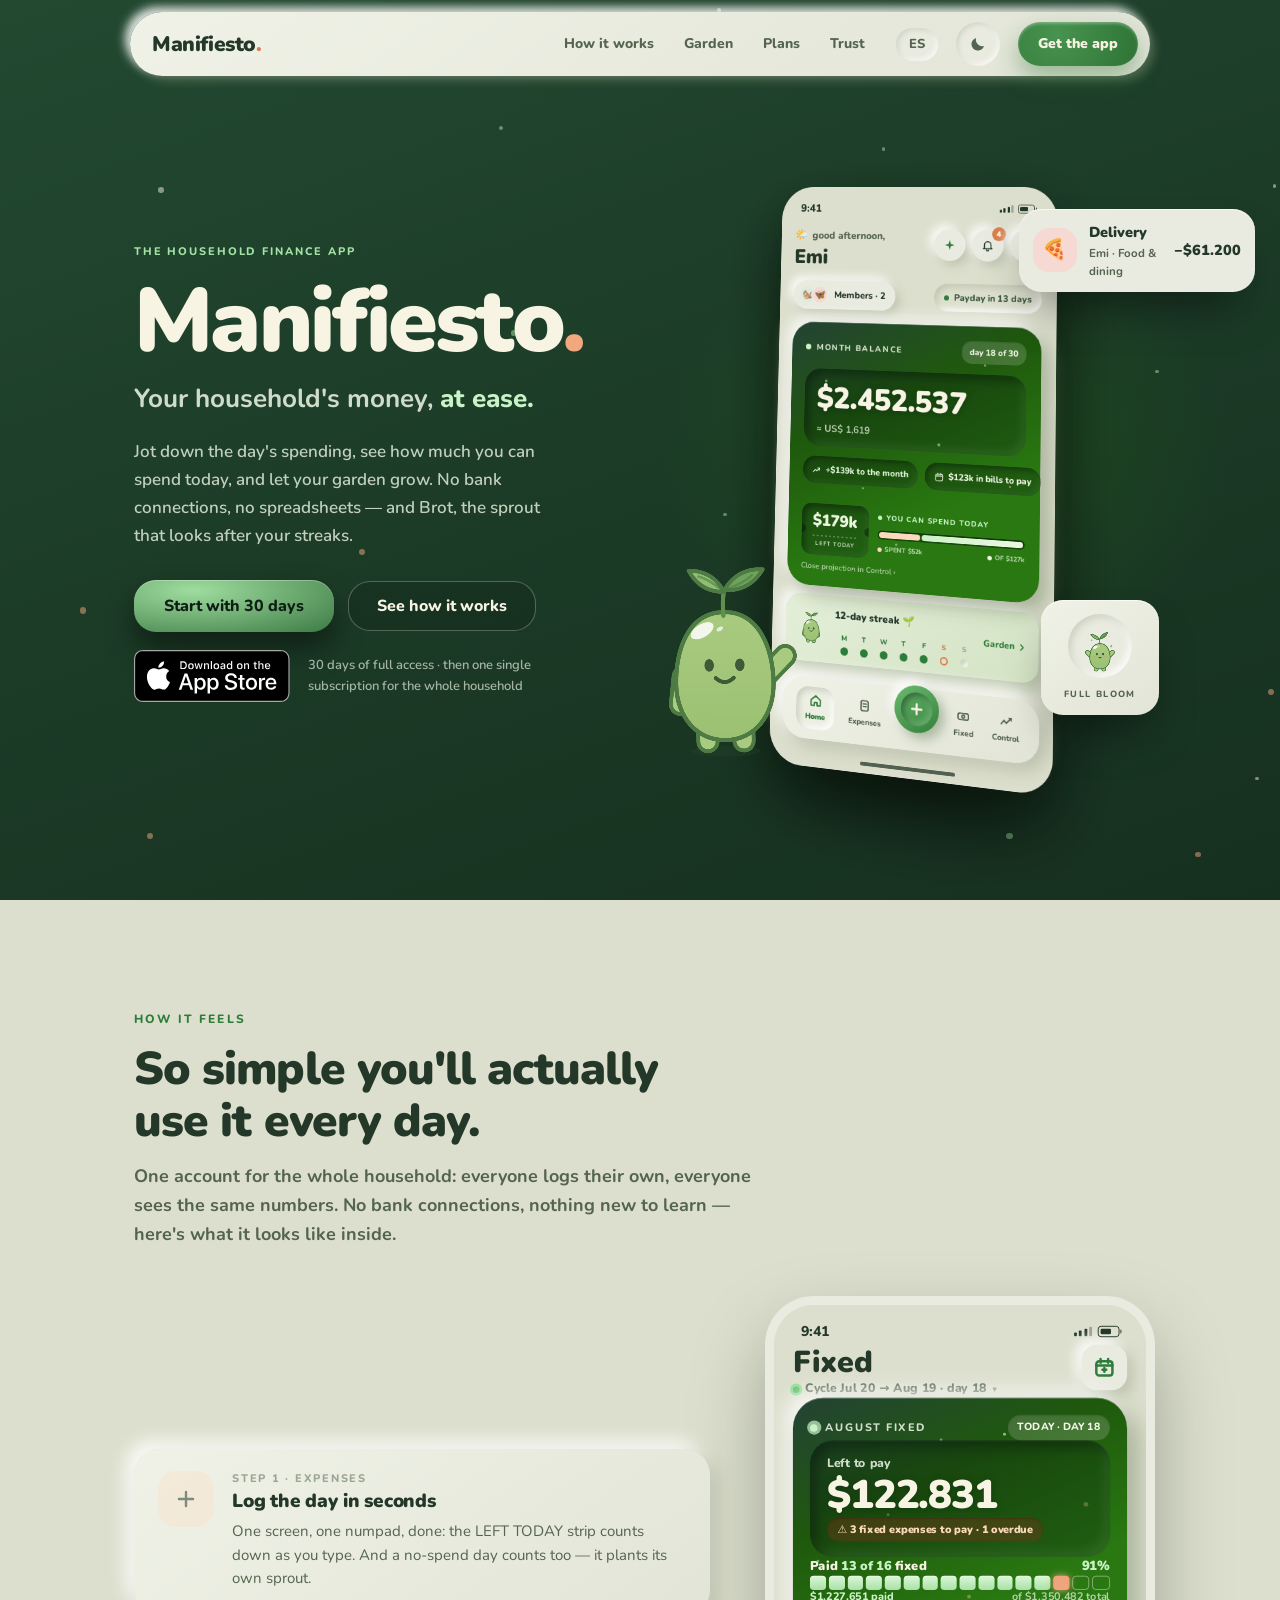
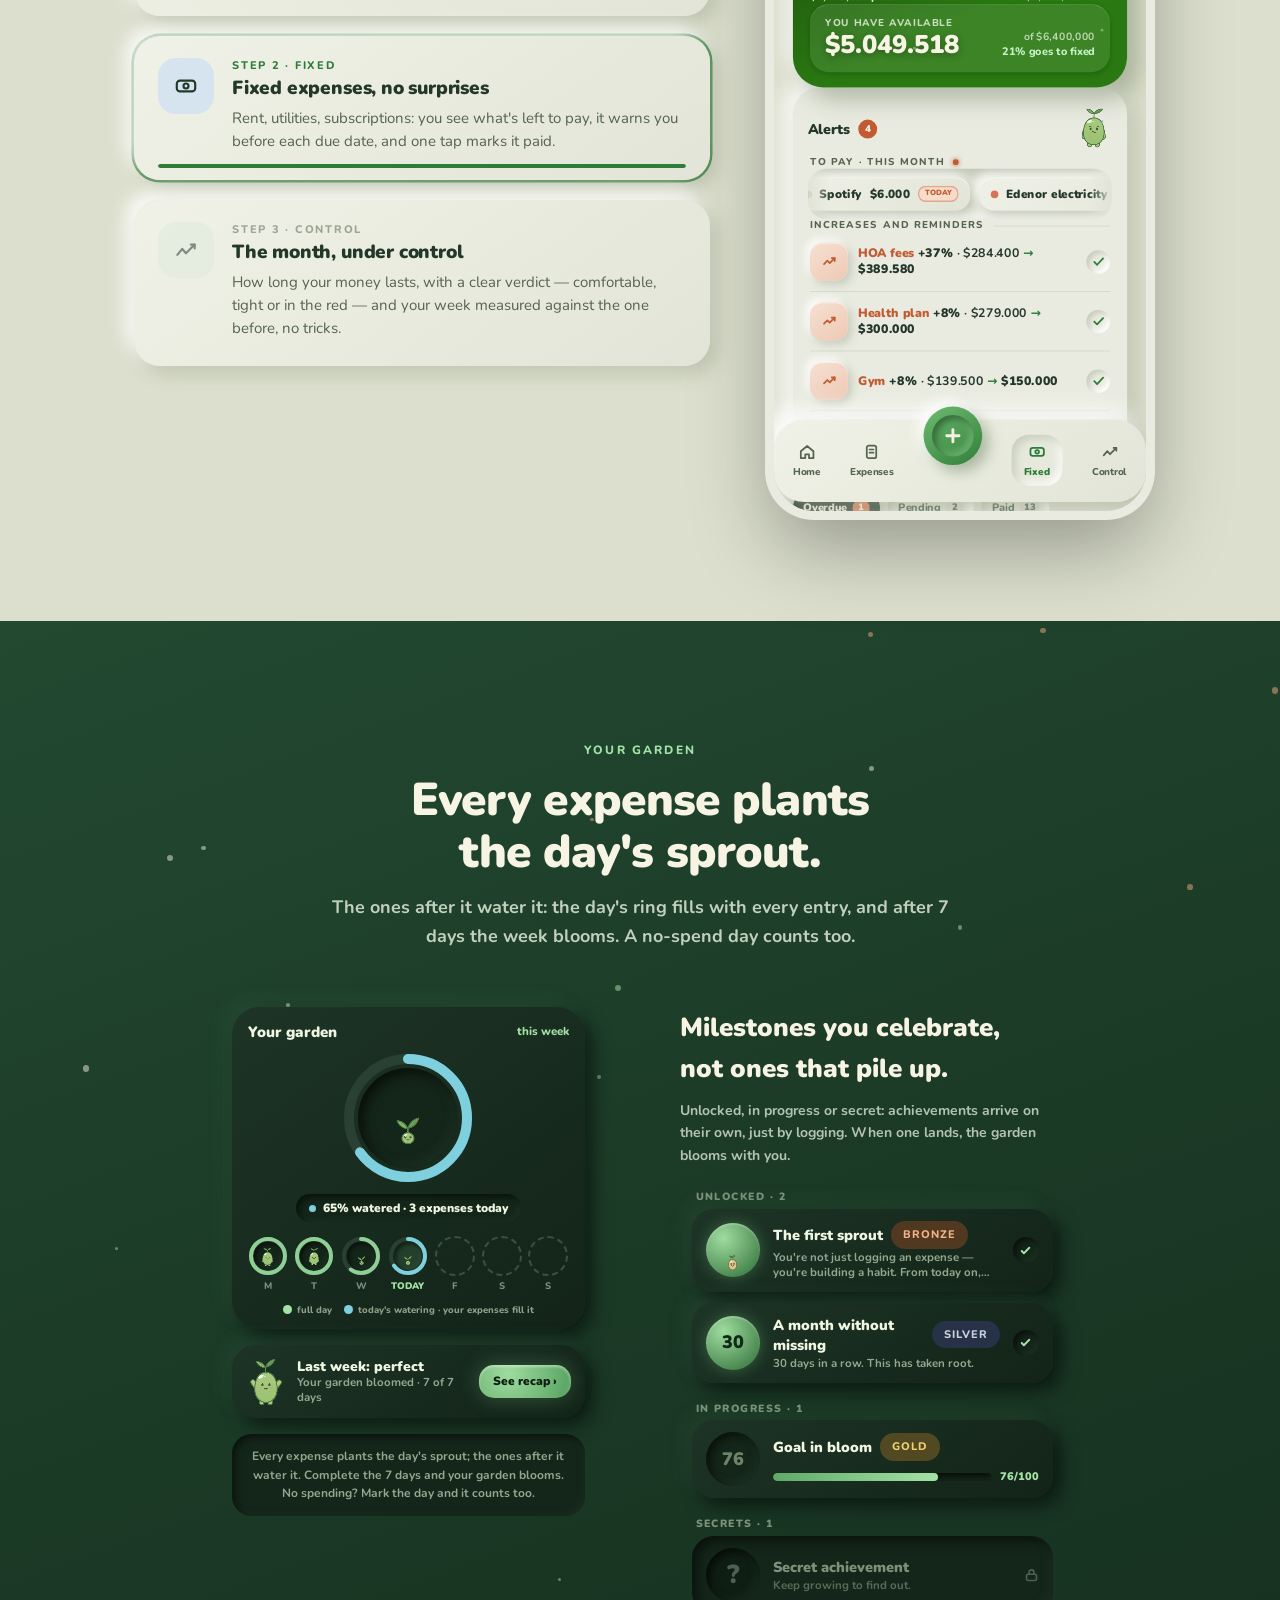
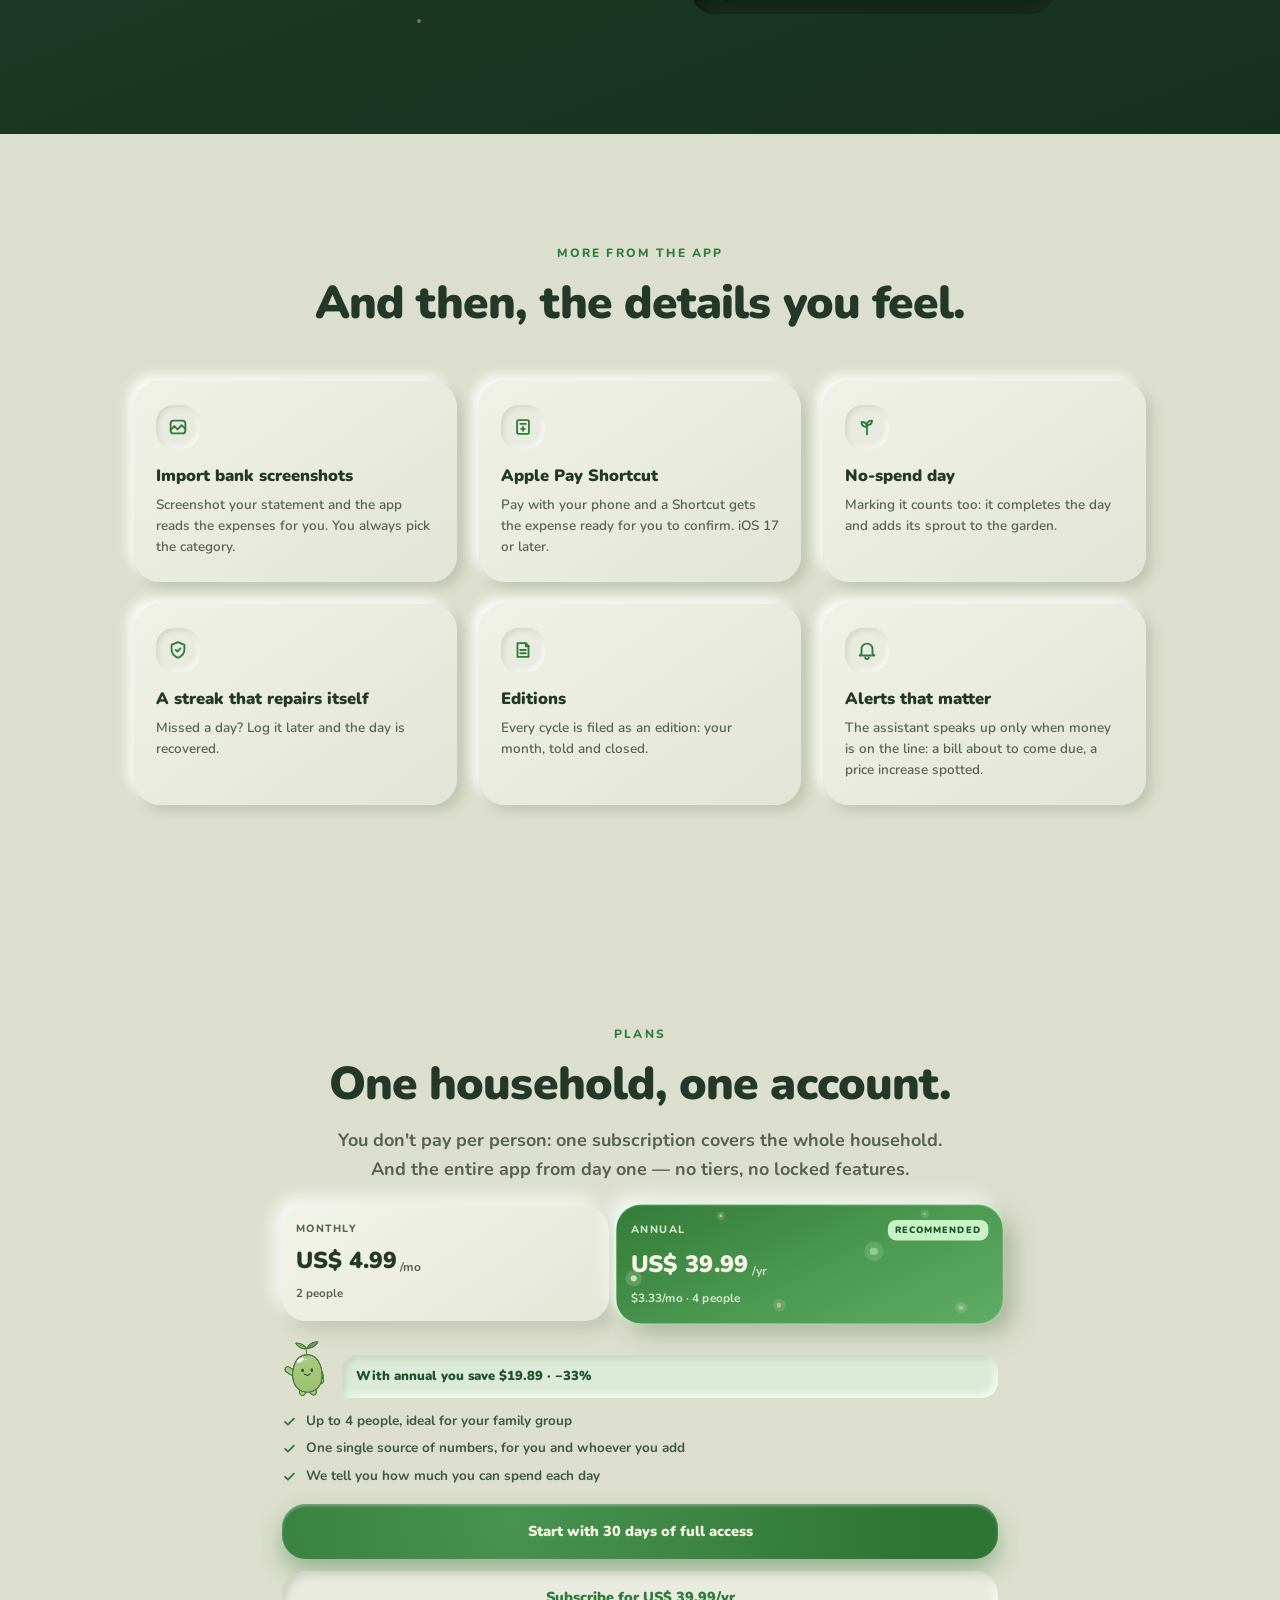
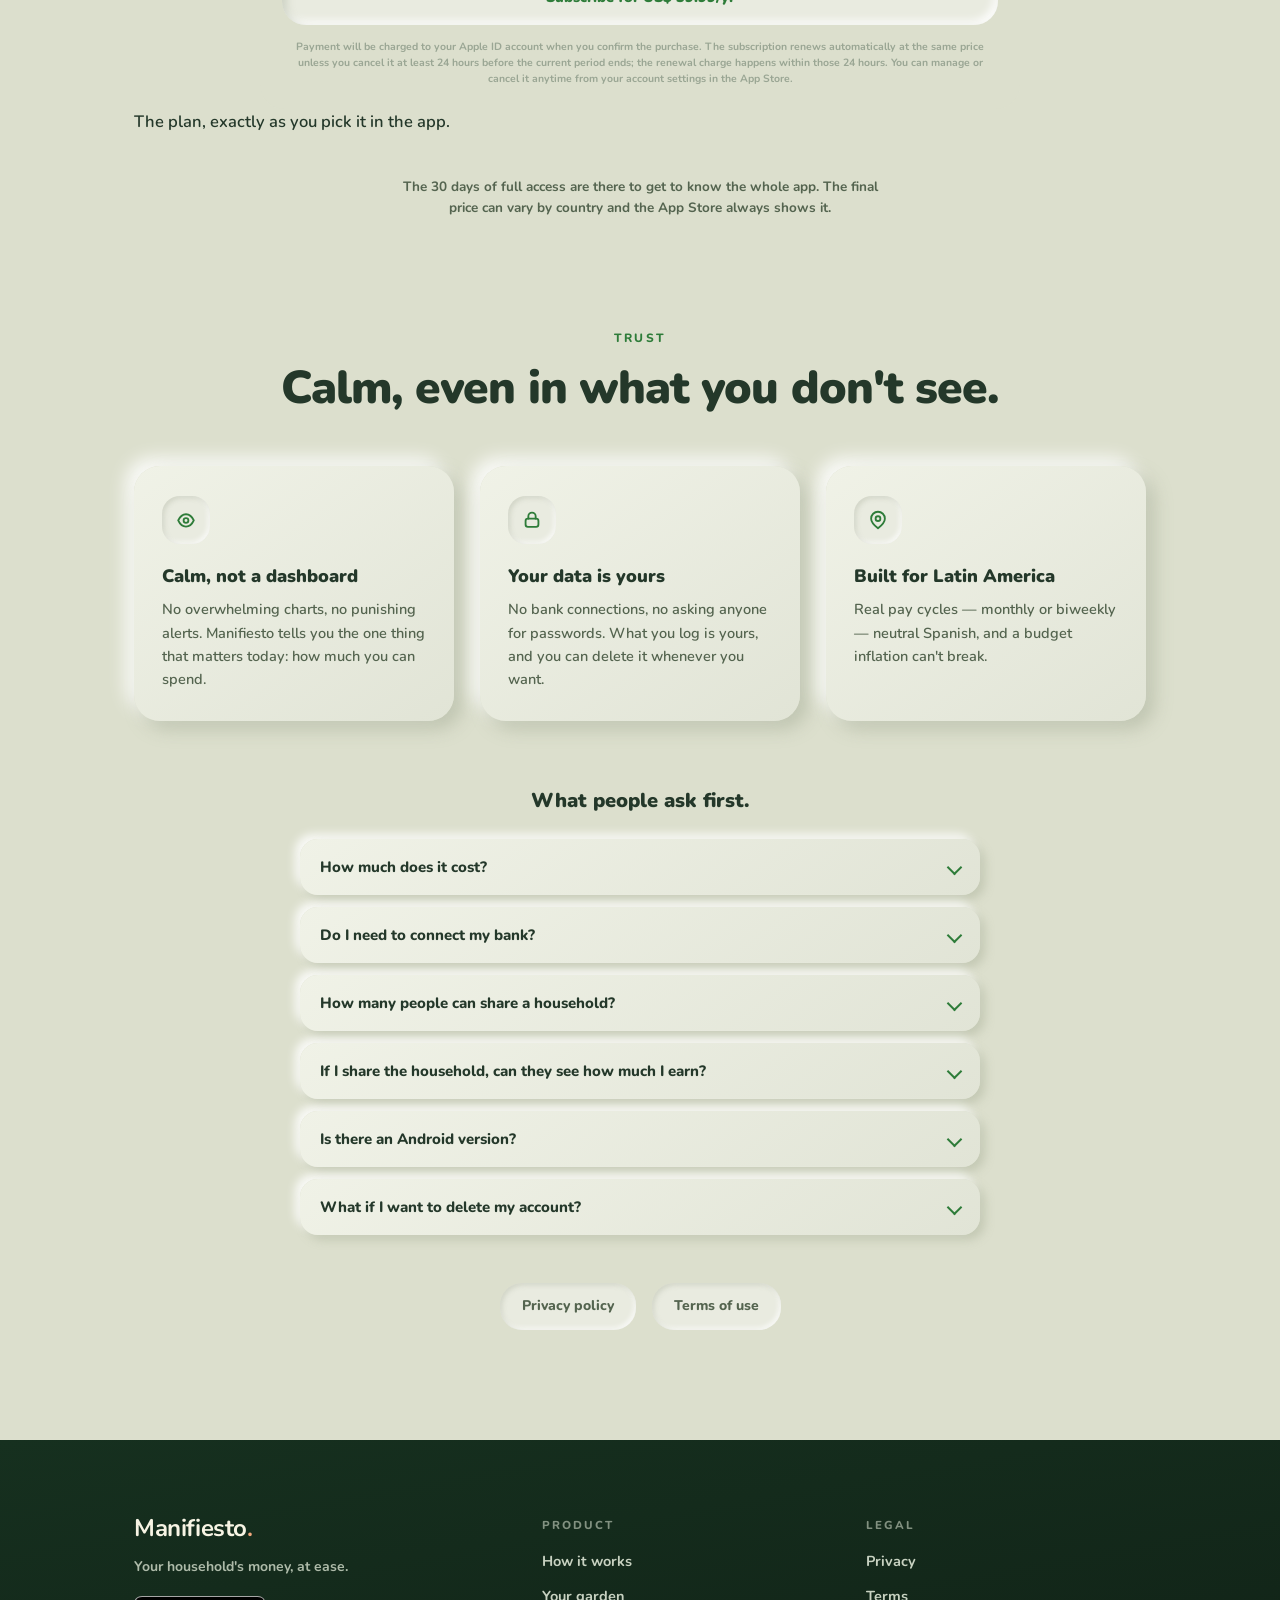
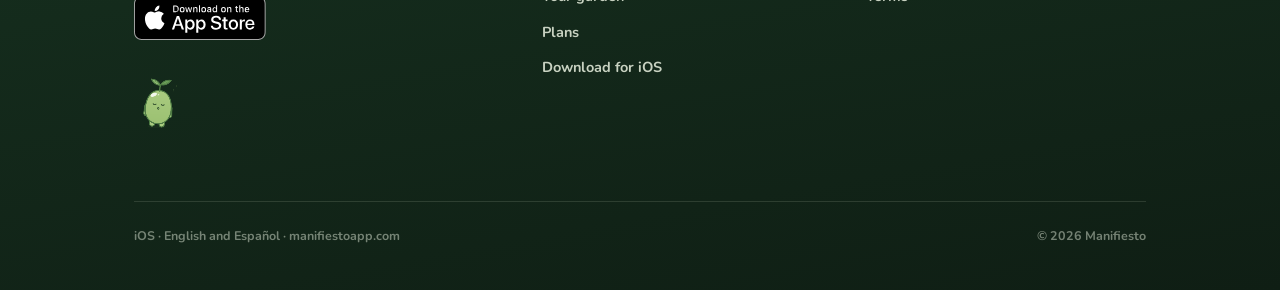
==== en/index.html @ 4c2036f4 "fix(landing): el atajo deja el gasto listo para confirmar y la racha se recompone sin escudos Los es" ====
<!doctype html>
<html lang="en">
<head>
  <meta charset="utf-8" />
  <meta name="viewport" content="width=device-width,initial-scale=1,viewport-fit=cover" />
  <meta name="theme-color" content="#234931" />
  <meta name="color-scheme" content="light dark" />

  <!-- Tema: resolver antes del primer paint (elección guardada → preferencia del sistema). -->
  <script>
    (function () {
      try {
        var t = localStorage.getItem('manifiesto-theme');
        if (t === 'light' || t === 'dark') {
          document.documentElement.setAttribute('data-theme', t);
        }
      } catch (e) {}
    })();
  </script>
  <title>Manifiesto · Your household's money, at ease</title>
  <meta name="description" content="Household finance app. Everyone at home sees the same month: daily expenses, fixed bills, goals and an assistant that warns you before the month gets away." />
  <meta name="keywords" content="household finances, family budget app, shared expenses, expense tracker, monthly budget, savings app, manifiesto app" />
  <meta name="author" content="Manifiesto" />
  <meta name="robots" content="index, follow, max-image-preview:large" />
  <link rel="canonical" href="https://manifiestoapp.com/en/" />
  <meta name="apple-itunes-app" content="app-id=6776033487" />

  <!-- Open Graph -->
  <meta property="og:type" content="website" />
  <meta property="og:site_name" content="Manifiesto" />
  <meta property="og:title" content="Manifiesto · Your household&#39;s money, at ease" />
  <meta property="og:description" content="One app so your household's money feels clear and calm." />
  <meta property="og:locale" content="en_US" />
  <meta property="og:url" content="https://manifiestoapp.com/en/" />
  <meta property="og:image" content="https://manifiestoapp.com/assets/og-cover.svg" />
  <meta property="og:image:width" content="1200" />
  <meta property="og:image:height" content="630" />
  <meta property="og:image:alt" content="Manifiesto — your household finances" />

  <!-- Twitter Card -->
  <meta name="twitter:card" content="summary_large_image" />
  <meta name="twitter:title" content="Manifiesto · Your household&#39;s money, at ease" />
  <meta name="twitter:description" content="An app so everyone at home sees the same month: expenses, fixed bills, goals. At ease." />
  <meta name="twitter:image" content="https://manifiestoapp.com/assets/og-cover.svg" />
  <meta name="twitter:image:alt" content="Manifiesto — your household finances" />

  <link rel="apple-touch-icon" href="/assets/fern.svg" />
  <link rel="icon" type="image/svg+xml" href="/assets/fern.svg" />

  <link rel="preconnect" href="https://fonts.googleapis.com" />
  <link rel="preconnect" href="https://fonts.gstatic.com" crossorigin />
  <link rel="stylesheet" href="https://fonts.googleapis.com/css2?family=Nunito:wght@600;700;800;900&display=swap" />

  <script type="application/ld+json">
  {
    "@context": "https://schema.org",
    "@graph": [
      {
        "@type": "Organization",
        "@id": "https://manifiestoapp.com/#org",
        "name": "Manifiesto",
        "url": "https://manifiestoapp.com/",
        "logo": "https://manifiestoapp.com/assets/fern.svg",
        "email": "soporte@manifiestoapp.com",
        "areaServed": "AR",
        "sameAs": []
      },
      {
        "@type": "MobileApplication",
        "name": "Manifiesto",
        "operatingSystem": "iOS 17+",
        "applicationCategory": "FinanceApplication",
        "inLanguage": "en",
        "description": "Household finance app. Everyone at home sees the same month: daily expenses, fixed bills, savings goals and an assistant.",
        "publisher": { "@id": "https://manifiestoapp.com/#org" },
        "offers": {
          "@type": "Offer",
          "price": "4.99",
          "priceCurrency": "USD",
          "description": "Monthly per-household subscription after 30 days of full access"
        }
      },
      {
        "@type": "WebSite",
        "url": "https://manifiestoapp.com/en/",
        "name": "Manifiesto",
        "inLanguage": "en",
        "publisher": { "@id": "https://manifiestoapp.com/#org" }
      }
    ]
  }
  </script>

<style>
  /* ─────────────────────────────────────────────────────────
     Manifiesto · propuesta de landing "neo"
     El material de la app (salvia / noche de bosque) llevado
     a la web. Tokens verbatim de mobile/theme/neo-tokens.ts.
     ───────────────────────────────────────────────────────── */

  :root {
    /* Salvia (claro) */
    --bg: #DCDFCD;
    --surface: #E9EBE0;
    --raised-a: #F0F2E7;
    --raised-b: #E1E4D6;
    --sheet: #F0EFE3;
    --well: #E9EBE0;
    --scrim: #B9BEAC;

    --text: #24382A;
    --muted: #54644F;
    --tertiary: #9AA694;

    --green: #2E7C39;
    --green-deep: #1F5429;
    --green-link: #1F5429;
    --warm: #C96F3F;
    --warm-bright: #D97E4F;

    /* Hero forest — idéntico en ambos temas (decisión de la app) */
    --forest-a: #244235;
    --forest-b: #1F590D;
    --forest-c: #297811;
    --hero-text: #F7F4E4;
    --hero-soft: rgba(240, 248, 230, 0.8);
    --hero-label: rgba(240, 248, 230, 0.85);
    --hero-green: #C9F3C6;
    --hero-peach: #FBD9BC;

    --cta-a: #489350;
    --cta-b: #2E7434;
    --cta-text: #F5F2E1;

    --racha-a: #E4EFD8;
    --racha-b: #D3E2C4;

    /* Pasteles de categoría */
    --p-hogar: #DDEBDD;
    --p-comida: #F7E3CF;
    --p-cuotas: #D6E4F0;
    --p-ink: #24382A;

    --sh-hero: 12px 12px 26px rgba(124,138,110,0.55), -8px -8px 20px rgba(255,255,255,0.85), inset 0 1px 0 rgba(255,255,255,0.25);
    --sh-xl: 10px 10px 22px rgba(124,138,110,0.5), -8px -8px 18px rgba(255,255,255,0.85), inset 0 1px 0 rgba(255,255,255,0.25);
    --sh-lg: 8px 8px 18px rgba(151,160,136,0.42), -8px -8px 18px rgba(255,255,255,0.92);
    --sh-md: 6px 6px 12px rgba(151,160,136,0.4), -6px -6px 12px rgba(255,255,255,0.9);
    --sh-sm: 5px 5px 10px rgba(151,160,136,0.35), -5px -5px 10px rgba(255,255,255,0.85);
    --in-sm: inset 2px 2px 5px rgba(151,160,136,0.3), inset -2px -2px 5px rgba(255,255,255,0.8);
    --in-md: inset 3px 3px 7px rgba(151,160,136,0.35), inset -3px -3px 7px rgba(255,255,255,0.9);
    --in-lg: inset 4px 4px 9px rgba(151,160,136,0.4), inset -4px -4px 9px rgba(255,255,255,0.95);
    --sh-cta: 0 12px 24px rgba(46,116,52,0.4), inset 0 2px 3px rgba(255,255,255,0.3);
    --ring: 0 0 0 2.5px #2E7C39;

    --mote-1: #7FB069;
    --mote-2: #E8A87C;
    --mote-3: #9BB894;

    --radius-hero: 32px;
    --radius-card: 26px;
    --radius-tile: 18px;
    --radius-pill: 22px;
    --radius-nav: 32px;
  }

  @media (prefers-color-scheme: dark) {
    :root:not([data-theme="light"]) {
      --bg: #0F1A13;
      --surface: #1D3426;
      --raised-a: #1D3426;
      --raised-b: #132318;
      --sheet: #1B2F22;
      --well: #142519;
      --scrim: #0A130D;

      --text: #F1EEDD;
      --muted: #93A78F;
      --tertiary: #7C917A;

      --green: #A4E3A6;
      --green-deep: #1F5429;
      --green-link: #A4E3A6;
      --warm: #F2A87E;
      --warm-bright: #F2A87E;

      --cta-a: #9FDC9F;
      --cta-b: #3E7D46;
      --cta-text: #0F1E14;

      --racha-a: #24422C;
      --racha-b: #1A3120;

      --p-hogar: #214F21;
      --p-comida: #503821;
      --p-cuotas: #213A50;
      --p-ink: #F1EEDD;

      --sh-hero: 12px 12px 26px rgba(0,0,0,0.6), -8px -8px 20px rgba(101,152,113,0.12), inset 0 1px 0 rgba(164,227,166,0.12);
      --sh-xl: 10px 10px 22px rgba(0,0,0,0.6), -8px -8px 18px rgba(101,152,113,0.12), inset 0 1px 0 rgba(164,227,166,0.12);
      --sh-lg: 8px 8px 18px rgba(0,0,0,0.5), -8px -8px 18px rgba(101,152,113,0.1);
      --sh-md: 6px 6px 12px rgba(0,0,0,0.5), -6px -6px 12px rgba(101,152,113,0.1);
      --sh-sm: 5px 5px 10px rgba(0,0,0,0.45), -5px -5px 10px rgba(101,152,113,0.08);
      --in-sm: inset 2px 2px 5px rgba(0,0,0,0.45), inset -2px -2px 5px rgba(101,152,113,0.07);
      --in-md: inset 3px 3px 7px rgba(0,0,0,0.5), inset -3px -3px 7px rgba(101,152,113,0.08);
      --in-lg: inset 4px 4px 9px rgba(0,0,0,0.5), inset -4px -4px 9px rgba(101,152,113,0.08);
      --sh-cta: 0 12px 24px rgba(0,0,0,0.45), 0 0 26px rgba(140,225,150,0.3), inset 0 2px 3px rgba(255,255,255,0.3);
      --ring: 0 0 0 2.5px #A4E3A6;

      --mote-1: #A4E3A6;
      --mote-2: #F2A87E;
      --mote-3: #F1EEDD;
    }
  }

  :root[data-theme="dark"] {
    --bg: #0F1A13;
    --surface: #1D3426;
    --raised-a: #1D3426;
    --raised-b: #132318;
    --sheet: #1B2F22;
    --well: #142519;
    --scrim: #0A130D;

    --text: #F1EEDD;
    --muted: #93A78F;
    --tertiary: #7C917A;

    --green: #A4E3A6;
    --green-deep: #1F5429;
    --green-link: #A4E3A6;
    --warm: #F2A87E;
    --warm-bright: #F2A87E;

    --cta-a: #9FDC9F;
    --cta-b: #3E7D46;
    --cta-text: #0F1E14;

    --racha-a: #24422C;
    --racha-b: #1A3120;

    --p-hogar: #214F21;
    --p-comida: #503821;
    --p-cuotas: #213A50;
    --p-ink: #F1EEDD;

    --sh-hero: 12px 12px 26px rgba(0,0,0,0.6), -8px -8px 20px rgba(101,152,113,0.12), inset 0 1px 0 rgba(164,227,166,0.12);
    --sh-xl: 10px 10px 22px rgba(0,0,0,0.6), -8px -8px 18px rgba(101,152,113,0.12), inset 0 1px 0 rgba(164,227,166,0.12);
    --sh-lg: 8px 8px 18px rgba(0,0,0,0.5), -8px -8px 18px rgba(101,152,113,0.1);
    --sh-md: 6px 6px 12px rgba(0,0,0,0.5), -6px -6px 12px rgba(101,152,113,0.1);
    --sh-sm: 5px 5px 10px rgba(0,0,0,0.45), -5px -5px 10px rgba(101,152,113,0.08);
    --in-sm: inset 2px 2px 5px rgba(0,0,0,0.45), inset -2px -2px 5px rgba(101,152,113,0.07);
    --in-md: inset 3px 3px 7px rgba(0,0,0,0.5), inset -3px -3px 7px rgba(101,152,113,0.08);
    --in-lg: inset 4px 4px 9px rgba(0,0,0,0.5), inset -4px -4px 9px rgba(101,152,113,0.08);
    --sh-cta: 0 12px 24px rgba(0,0,0,0.45), 0 0 26px rgba(140,225,150,0.3), inset 0 2px 3px rgba(255,255,255,0.3);
    --ring: 0 0 0 2.5px #A4E3A6;

    --mote-1: #A4E3A6;
    --mote-2: #F2A87E;
    --mote-3: #F1EEDD;
  }

  * { box-sizing: border-box; }

  html { scroll-behavior: smooth; }
  @media (prefers-reduced-motion: reduce) { html { scroll-behavior: auto; } }

  body {
    margin: 0;
    background: var(--bg);
    color: var(--text);
    font-family: 'Nunito', 'Avenir Next', 'Trebuchet MS', system-ui, sans-serif;
    font-weight: 600;
    font-size: 16.5px;
    line-height: 1.6;
    -webkit-font-smoothing: antialiased;
  }

  ::selection { background: rgba(46,124,57,0.25); }

  h1, h2, h3 { text-wrap: balance; margin: 0; }
  p { margin: 0; }
  a { color: var(--green-link); }

  .skip {
    position: absolute; left: -9999px; top: 0; z-index: 200;
    background: var(--sheet); color: var(--text);
    padding: 10px 18px; border-radius: 14px; font-weight: 800;
  }
  .skip:focus-visible { left: 16px; top: 12px; box-shadow: var(--ring); outline: none; }

  :focus-visible { outline: none; box-shadow: var(--ring); border-radius: 12px; }

  /* ── Nav ──────────────────────────────────────────────── */
  .nav {
    position: fixed; top: 12px; left: 0; right: 0; z-index: 100;
    max-width: 1060px; margin: 0 auto; padding: 0 20px;
  }
  /* Las anclas no deben quedar debajo de la barra fija */
  [id] { scroll-margin-top: 96px; }
  .nav__bar {
    display: flex; align-items: center; gap: 18px;
    background: linear-gradient(145deg, var(--raised-a), var(--raised-b));
    box-shadow: var(--sh-sm);
    border-radius: var(--radius-nav);
    padding: 10px 12px 10px 22px;
  }
  .wordmark {
    font-weight: 900; font-size: 21px; letter-spacing: -0.4px;
    color: var(--text); text-decoration: none; line-height: 1;
  }
  .wordmark .dot { color: var(--warm-bright); }
  .nav__links { display: flex; gap: 4px; margin-left: auto; }
  .nav__links a {
    text-decoration: none; color: var(--muted);
    font-size: 14px; font-weight: 800;
    padding: 8px 13px; border-radius: 16px;
  }
  .nav__links a:hover { color: var(--text); background: var(--well); box-shadow: var(--in-sm); }
  .nav__lang {
    text-decoration: none; font-size: 13px; font-weight: 800; color: var(--muted);
    background: var(--well); box-shadow: var(--in-sm);
    padding: 10px 13px; border-radius: 16px; line-height: 1;
  }
  .nav__lang:hover { color: var(--text); }
  .theme-btn {
    width: 44px; height: 44px; border: 0; cursor: pointer;
    border-radius: 50%; color: var(--muted);
    background: var(--well); box-shadow: var(--in-sm);
    display: grid; place-items: center;
  }
  .theme-btn:hover { color: var(--text); }
  .nav__cta {
    text-decoration: none;
    font-size: 14px; font-weight: 900; color: var(--cta-text);
    background: radial-gradient(circle at 32% 28%, var(--cta-a), var(--cta-b));
    box-shadow: var(--sh-cta);
    padding: 11px 20px; border-radius: var(--radius-pill);
    white-space: nowrap;
  }

  .shell { max-width: 1060px; margin: 0 auto; padding: 0 24px; position: relative; z-index: 1; }

  /* ── Tipos comunes ────────────────────────────────────── */
  .eyebrow {
    font-size: 12px; font-weight: 800; letter-spacing: 0.18em; text-transform: uppercase;
    color: var(--green); margin: 0 0 14px;
  }
  .title {
    font-size: clamp(30px, 4.4vw, 46px);
    font-weight: 900; line-height: 1.12; letter-spacing: -0.02em;
  }
  .lede {
    font-size: 18px; font-weight: 700; color: var(--muted);
    max-width: 58ch; margin-top: 16px;
  }

  /* Motas ambientales */
  .motes { position: absolute; inset: 0; z-index: 0; pointer-events: none; overflow: hidden; }
  .mote {
    position: absolute; border-radius: 50%;
    animation: mote-drift var(--dur, 16s) ease-in-out infinite alternate;
    opacity: 0.5;
  }
  @keyframes mote-drift {
    from { transform: translate3d(0, 0, 0); opacity: 0.25; }
    50% { opacity: 0.6; }
    to { transform: translate3d(var(--dx, 20px), var(--dy, -30px), 0); opacity: 0.3; }
  }

  /* ── Secciones ────────────────────────────────────────── */
  .section { position: relative; padding: 110px 0; }
  .section__head { max-width: 720px; }
  .section__head--center { margin-inline: auto; text-align: center; }
  .section__head--center .lede { margin-inline: auto; }

  /* Cómo se siente: pasos interactivos + pantallas reales */
  .showcase {
    display: grid; grid-template-columns: 1fr 372px;
    gap: 64px; align-items: center; margin-top: 56px;
  }
  .steps { display: grid; gap: 20px; }
  .step {
    position: relative; overflow: hidden;
    display: grid; grid-template-columns: 56px 1fr; gap: 18px; align-items: start;
    background: linear-gradient(145deg, var(--raised-a), var(--raised-b));
    box-shadow: var(--sh-lg);
    border-radius: var(--radius-card);
    padding: 22px 24px 26px;
    border: 0; text-align: left; cursor: pointer;
    font-family: inherit; color: inherit;
  }
  .step.is-active { box-shadow: var(--sh-lg), var(--ring); }
  .step__icon {
    width: 56px; height: 56px; border-radius: var(--radius-tile);
    display: grid; place-items: center;
    color: var(--p-ink); opacity: 0.55;
  }
  .step.is-active .step__icon { opacity: 1; }
  .step__icon--carga { background: var(--p-comida); }
  .step__icon--fijos { background: var(--p-cuotas); }
  .step__icon--control { background: var(--p-hogar); }
  .step h3 { font-size: 19px; font-weight: 900; letter-spacing: -0.01em; margin: 0; }
  .step__body p { font-size: 15px; color: var(--muted); margin-top: 6px; line-height: 1.55; }
  .step__n {
    font-size: 11px; font-weight: 800; letter-spacing: 0.16em;
    color: var(--tertiary); display: block; margin-bottom: 2px;
  }
  .step.is-active .step__n { color: var(--green); }
  .step__clock {
    position: absolute; left: 24px; right: 24px; bottom: 12px;
    height: 4px; border-radius: 2px;
    background: var(--well); box-shadow: var(--in-sm);
    overflow: hidden; opacity: 0;
  }
  .step.is-active .step__clock { opacity: 1; }
  .step__clock i { display: block; height: 100%; width: 0; border-radius: 2px; background: var(--green); }
  .step.is-active .step__clock i { animation: clock-fill 6.5s linear both; }
  @keyframes clock-fill { from { width: 0; } to { width: 100%; } }

  /* Marco del teléfono con las pantallas reales (salvia fija, como una captura) */
  .show-phone {
    width: 372px; margin-inline: auto;
    border-radius: 40px;
    background: #DCDFCD;
    box-shadow: 0 0 0 9px #E9EBE0, 0 34px 80px rgba(8, 14, 8, 0.35);
    overflow: hidden;
  }
  .show-screens {
    position: relative;
    width: 100%;
    aspect-ratio: var(--shot-ratio, 393 / 852);
  }
  .show-slot {
    position: absolute; inset: 0;
    opacity: 0; transition: opacity 480ms ease;
    pointer-events: none;
  }
  .show-slot.is-active { opacity: 1; }
  .show-slot .fx-shot {
    width: 393px;
    height: 852px; /* viewport real del teléfono: el contenido restante queda "bajo el fold" */
    overflow: hidden; position: relative;
    transform: scale(var(--shot-scale, 0.9466));
    transform-origin: top left;
  }

  /* ── Banda jardín (siempre oscura — colores fijos) ────── */
  .band {
    position: relative; overflow: hidden;
    background: linear-gradient(160deg, #234931 0%, #1B3A26 55%, #16301F 100%);
    padding: 120px 0;
    color: #F7F4E4;
  }
  .band .eyebrow { color: #A4E3A6; }
  .band .title { color: #F7F4E4; }
  .band .lede { color: rgba(240,248,230,0.78); }
  .jardin-cols {
    display: grid; grid-template-columns: 1fr 1fr;
    gap: 48px; max-width: 880px;
    margin: 56px auto 0;
    align-items: start; justify-items: center;
  }
  .jardin-col { width: 100%; max-width: 384px; min-width: 0; }
  .jardin-sub {
    font-size: clamp(20px, 2.4vw, 26px); font-weight: 900;
    color: #F7F4E4; text-wrap: balance; margin: 0 0 10px;
  }
  .jardin-sublede {
    font-size: 14px; font-weight: 700; color: rgba(240,248,230,0.72);
    line-height: 1.6; margin: 0 0 22px;
  }
  @media (max-width: 860px) {
    .jardin-cols { grid-template-columns: 1fr; gap: 56px; }
  }

  /* ── Y además ─────────────────────────────────────────── */
  .extras-grid {
    display: grid; grid-template-columns: repeat(3, 1fr);
    gap: 22px; margin-top: 52px;
  }
  .extra {
    background: linear-gradient(145deg, var(--raised-a), var(--raised-b));
    box-shadow: var(--sh-md);
    border-radius: var(--radius-card);
    padding: 24px 22px;
  }
  .extra__icon {
    width: 44px; height: 44px; border-radius: var(--radius-tile);
    background: var(--well); box-shadow: var(--in-sm);
    display: grid; place-items: center; color: var(--green);
    margin-bottom: 14px;
  }
  .extra h3 { font-size: 16.5px; font-weight: 900; margin: 0; }
  .extra p { font-size: 13.5px; color: var(--muted); margin-top: 6px; line-height: 1.55; }
  @media (max-width: 960px) { .extras-grid { grid-template-columns: 1fr 1fr; } }
  @media (max-width: 640px) { .extras-grid { grid-template-columns: 1fr; } }

  /* ── Planes ───────────────────────────────────────────── */
  .plans-foot {
    text-align: center; font-size: 13.5px; font-weight: 700; color: var(--muted);
    max-width: 60ch; margin: 40px auto 0;
  }

  /* ── Confianza ────────────────────────────────────────── */
  .principles { display: grid; grid-template-columns: repeat(3, 1fr); gap: 26px; margin-top: 52px; }
  .principle {
    background: linear-gradient(145deg, var(--raised-a), var(--raised-b));
    box-shadow: var(--sh-lg);
    border-radius: var(--radius-card);
    padding: 30px 28px;
  }
  .principle .glyph {
    width: 48px; height: 48px; border-radius: var(--radius-tile);
    background: var(--well); box-shadow: var(--in-sm);
    display: grid; place-items: center; color: var(--green);
    margin-bottom: 18px;
  }
  .principle h3 { font-size: 18px; font-weight: 900; }
  .principle p { font-size: 14.5px; color: var(--muted); margin-top: 8px; }
  .faq { max-width: 680px; margin: 64px auto 0; }
  .faq__title { font-size: 20px; font-weight: 900; text-align: center; margin: 0 0 22px; }
  .faq__item {
    background: linear-gradient(145deg, var(--raised-a), var(--raised-b));
    box-shadow: var(--sh-sm);
    border-radius: var(--radius-tile);
    margin-bottom: 12px;
    padding: 0 20px;
  }
  .faq__item summary {
    cursor: pointer; list-style: none;
    display: flex; align-items: center; justify-content: space-between; gap: 12px;
    font-size: 15px; font-weight: 800;
    padding: 16px 0;
  }
  .faq__item summary::-webkit-details-marker { display: none; }
  .faq__item summary::after {
    content: ''; flex: none; width: 9px; height: 9px;
    border-right: 2.5px solid var(--green); border-bottom: 2.5px solid var(--green);
    transform: rotate(45deg); transition: transform 200ms ease;
  }
  .faq__item[open] summary::after { transform: rotate(-135deg); }
  .faq__item p { font-size: 14px; color: var(--muted); line-height: 1.6; padding: 0 0 16px; }
  @media (prefers-reduced-motion: reduce) { .faq__item summary::after { transition: none; } }

  .legal-chips { display: flex; justify-content: center; gap: 16px; margin-top: 48px; flex-wrap: wrap; }
  .legal-chips a {
    text-decoration: none; font-size: 14px; font-weight: 800; color: var(--muted);
    background: var(--well); box-shadow: var(--in-sm);
    padding: 12px 22px; border-radius: var(--radius-pill);
  }
  .legal-chips a:hover { color: var(--text); }

  /* ── Badge oficial del App Store ──────────────────────── */
  .asb { display: inline-block; line-height: 0; border-radius: 10px; }
  .asb .asb-svg { display: block; width: auto; }
  .asb-hero .asb-svg { height: 52px; }
  .asb-footer .asb-svg { height: 44px; }
  .asb:focus-visible { outline: 2.5px solid #9FDC9F; outline-offset: 3px; box-shadow: none; }
  .hf-storerow {
    display: flex; align-items: center; gap: 18px; flex-wrap: wrap;
  }
  .hf-storerow .hf-fineprint { flex: 1; min-width: 220px; max-width: 34ch; }
  .asb-footer { margin-top: 18px; }

  /* ── Footer (siempre oscuro — colores fijos) ──────────── */
  .footer {
    background: linear-gradient(170deg, #16301F 0%, #0F1E14 100%);
    color: rgba(240,248,230,0.7);
    padding: 76px 0 44px;
    position: relative; overflow: hidden;
  }
  .footer .shell { display: grid; grid-template-columns: 1.3fr 1fr 1fr; gap: 44px; }
  .footer .wordmark { color: #F7F4E4; font-size: 24px; }
  .footer__tag { font-size: 14px; font-weight: 700; margin-top: 12px; max-width: 30ch; }
  .footer h4 {
    font-size: 11.5px; font-weight: 800; letter-spacing: 0.18em; text-transform: uppercase;
    color: rgba(240,248,230,0.5); margin: 0 0 14px;
  }
  .footer ul { list-style: none; margin: 0; padding: 0; display: grid; gap: 9px; }
  .footer a { color: rgba(240,248,230,0.82); text-decoration: none; font-size: 14.5px; font-weight: 700; }
  .footer a:hover { color: #C9F3C6; }
  .footer__meta {
    grid-column: 1 / -1;
    border-top: 1px solid rgba(240,248,230,0.12);
    margin-top: 20px; padding-top: 24px;
    display: flex; justify-content: space-between; align-items: end; gap: 20px; flex-wrap: wrap;
    font-size: 12.5px; font-weight: 700; color: rgba(240,248,230,0.45);
  }

  /* ── Splash del sitio (coreografía real del cold start de la app) ── */
  .splash {
    position: fixed; inset: 0; z-index: 400;
    display: grid; place-items: center;
    background: linear-gradient(160deg, #234931 0%, #1B3A26 55%, #16301F 100%);
    animation: splash-out .65s ease 2.2s both;
  }
  html.no-splash .splash { display: none; }
  .splash__inner { display: flex; flex-direction: column; align-items: center; position: relative; z-index: 1; }
  .splash__logo {
    width: 160px; opacity: 0; transform: scale(.55);
    animation: splash-pop .9s cubic-bezier(.3, 1.5, .4, 1) .08s forwards;
  }
  .splash__logo svg { width: 100%; height: auto; display: block; }
  .splash__wordmark {
    margin-top: 22px;
    font-size: 42px; font-weight: 900; letter-spacing: -0.4px; color: #F7F4E4;
    opacity: 0; transform: translateY(10px);
    animation: splash-word .6s ease .75s forwards;
  }
  .splash__wordmark span { color: #F2A87E; }
  @keyframes splash-pop { to { opacity: 1; transform: scale(1); } }
  @keyframes splash-word { to { opacity: 1; transform: none; } }
  @keyframes splash-out { to { opacity: 0; visibility: hidden; } }
  @media (prefers-reduced-motion: reduce) { .splash { display: none; } }

  /* ── Reveal ───────────────────────────────────────────── */
  .reveal { opacity: 0; transform: translateY(26px) scale(.985); transition: opacity 700ms cubic-bezier(.22,.7,.3,1), transform 700ms cubic-bezier(.22,.7,.3,1); }
  .reveal.in { opacity: 1; transform: none; }
  @media (prefers-reduced-motion: reduce) {
    .reveal { opacity: 1; transform: none; transition: none; }
    .mote { animation: none; }
    .step.is-active .step__clock i { animation: none; width: 100%; }
    .show-slot { transition: none; }
  }

  /* ── Responsive ───────────────────────────────────────── */
  @media (max-width: 960px) {
    .showcase { grid-template-columns: 1fr; gap: 48px; }
    .principles { grid-template-columns: 1fr; }
    .footer .shell { grid-template-columns: 1fr; gap: 32px; }
    .nav__links { display: none; }
  }
  .nav__cta-short { display: none; }

  /* Anchos angostos: la barra tiene que entrar entera (sin scroll lateral) */
  @media (max-width: 560px) {
    .nav { padding: 0 12px; }
    .nav__bar { gap: 8px; padding: 8px 8px 8px 16px; }
    .wordmark { font-size: 18px; }
    .nav__lang { margin-left: auto; padding: 9px 10px; font-size: 12px; }
    .theme-btn { width: 38px; height: 38px; }
    .nav__cta { font-size: 13px; padding: 10px 15px; }
    .nav__cta-full { display: none; }
    .nav__cta-short { display: inline; }
    .shell { padding: 0 16px; }
  }
  @media (max-width: 430px) {
    .gl-titleline { flex-wrap: wrap; gap: 6px; }
    .gl-title { overflow: visible; text-overflow: clip; white-space: normal; }
  }
  @media (max-width: 380px) {
    .nav__bar { gap: 6px; padding: 7px 7px 7px 13px; }
    .wordmark { font-size: 17px; }
    .nav__lang { padding: 8px 8px; }
    .theme-btn { width: 36px; height: 36px; }
    .nav__cta { font-size: 12.5px; padding: 9px 12px; }
  }

  /* El teléfono del showcase se escala junto con su marco por breakpoint
     (el shot mide 393px reales y se achica por transform). */
  @media (max-width: 560px) {
    .show-phone { width: 300px; }
    .show-slot .fx-shot { transform: scale(0.7634); }
  }
  @media (max-width: 380px) {
    .show-phone { width: 272px; }
    .show-slot .fx-shot { transform: scale(0.6921); }
  }
  @media (max-width: 720px) {
    .section { padding: 84px 0; }
    .band { padding: 90px 0; }
  }
</style>
</head>
<body>

<div class="splash" id="siteSplash" aria-hidden="true">
  <div class="motes" data-motes="14" data-dark="true"></div>
  <div class="splash__inner">
    <div class="splash__logo"><svg xmlns="http://www.w3.org/2000/svg" viewBox="0 0 841 742" aria-hidden="true"><path fill="#FDFEF9" transform="scale(0.725 0.725318)" d="M930.253 161.648C952.922 159.917 1062.65 162.321 1076.44 174.946C1079.49 177.73 1079.97 182.367 1080.01 186.271C1080.2 205.99 1073.97 226.042 1069.75 245.157C1050.77 331.198 1019.52 419.339 967.311 491.088C958.351 503.402 949.002 515.375 938.355 526.29C892.277 573.533 835.21 606.984 767.766 607.738C704.872 608.441 663.17 580.618 619.808 538.225C612.042 551.619 604.976 565.241 599.394 579.713C562.824 674.534 577.135 784.414 575.226 884.105C575.094 891.017 574.839 899.088 569.313 904.098C566.753 906.419 563.54 907.347 560.122 907.064C553.915 906.55 549.809 902.664 545.937 898.219C544.903 850.17 546.229 802.453 545.856 754.442C545.687 732.639 546.482 705.849 543.286 684.587C538.997 656.056 525.326 615.996 505.998 594.098C471.757 641.839 423.33 665.422 364.287 656.958C361.934 656.532 359.589 656.063 357.252 655.552C292.47 641.763 247.364 597.198 212.432 543.25C202.547 527.751 193.559 511.698 185.511 495.17C176.231 476.329 139.547 392.415 143.742 375.865C144.27 373.78 145.452 372.567 147.286 371.505C155.165 366.941 176.958 362.948 186.794 361.124C251.798 349.071 338.872 343.373 403.143 360.107C449.172 372.091 487.461 397.644 511.7 439.119C538.02 484.154 532.767 522.432 520.174 570.237C529.873 584.248 539.612 597.775 547.484 612.911C549.8 617.364 552.056 622.19 554.717 626.383C562.515 596.662 570.598 571.293 584.369 543.61C589.503 533.291 595.151 523.284 600.587 513.116C597.622 506.214 593.352 497.641 590.117 490.746C578.915 466.869 574.123 446.843 572.474 420.558C569.457 364.126 588.941 308.8 626.655 266.71C699.915 183.799 826.22 168.029 930.253 161.648Z"/><path fill="#A9D57F" transform="scale(0.725 0.725318)" d="M940.001 190.008C976.452 189.436 1012.9 191.405 1049.08 195.901C1047.96 206.133 1046.52 216.328 1044.75 226.468C1039.09 258.278 1028.32 293.779 1017.85 324.454C990.198 405.487 949.024 493.189 876.722 543.311C840.482 568.434 786.505 586.1 742.513 577.238C698.365 568.346 662.384 548.669 636.588 511.375C651.629 486.891 667.932 470.004 688.321 449.745C700.69 437.455 710.432 427.807 724.066 416.835C740.014 403.518 756.623 391.011 773.828 379.362C778.29 376.362 782.793 373.335 787.494 370.523C795.451 365.757 804.841 362.059 811.563 355.592C814.02 353.139 814.386 349.645 812.82 346.623C807.626 336.598 797.538 342.155 790.071 345.557C782.881 348.832 776.098 352.422 769.25 356.208C724.897 380.222 684.913 411.546 650.981 448.86C639.941 460.912 629.717 473.591 619.353 486.222C607.842 463.542 601.504 438.592 600.793 413.168C599.721 364.873 617.657 318.089 650.74 282.886C701.833 229.232 768.24 210.12 839.336 199.1C872.689 194.145 906.299 191.11 940.001 190.008Z"/><path fill="#A9D57F" transform="scale(0.725 0.725318)" d="M299.425 371.216C325.942 368.849 368.616 375.554 394.913 381.185C431.308 388.979 467.255 411.085 487.374 442.889C509.898 478.492 511.072 511.978 502.224 551.543C466.873 522.344 431.932 496.886 387.985 482.014C381.25 479.735 358.193 468.482 352.419 475.503C344.307 485.366 373.887 494.667 379.659 497.195C386.443 500.186 393.14 503.367 399.744 506.736C426.763 520.381 446.339 534.016 469.306 553.437C477.807 560.605 483.531 567.102 491.042 575.382C476.584 600.7 453.484 619.958 425.978 629.626C395.077 640.598 358.147 637.769 328.735 623.233C253.52 586.058 210.161 502.676 181.261 427.685C176.412 415.103 172.678 401.625 168.179 388.882C202.606 377.39 262.485 373.148 299.425 371.216Z"/></svg></div>
    <div class="splash__wordmark">Manifiesto<span>.</span></div>
  </div>
</div>

<a class="skip" href="#main">Skip to content</a>

<header class="nav">
  <div class="nav__bar">
    <a class="wordmark" href="#">Manifiesto<span class="dot">.</span></a>
    <nav class="nav__links" aria-label="Sections">
      <a href="#producto">How it works</a>
      <a href="#jardin">Garden</a>
      <a href="#planes">Plans</a>
      <a href="#confianza">Trust</a>
    </nav>
    <a class="nav__lang" href="/en/" hreflang="en" aria-label="Versión en español">ES</a>
    <button class="theme-btn" id="themeBtn" type="button" aria-pressed="false" aria-label="Switch theme">
      <svg id="themeIcon" width="18" height="18" viewBox="0 0 24 24" fill="none" stroke="currentColor" stroke-width="2" stroke-linecap="round">
        <circle cx="12" cy="12" r="4.2"></circle>
        <path d="M12 2.5v2.4M12 19.1v2.4M2.5 12h2.4M19.1 12h2.4M4.8 4.8l1.7 1.7M17.5 17.5l1.7 1.7M19.2 4.8l-1.7 1.7M6.5 17.5l-1.7 1.7"></path>
      </svg>
    </button>
    <a class="nav__cta" href="https://apps.apple.com/us/app/manifiesto/id6776033487" target="_blank" rel="noopener"><span class="nav__cta-full">Get the app</span><span class="nav__cta-short">Get app</span></a>
  </div>
</header>

<main id="main">

  <!-- ─── HERO ─────────────────────────────────────────── -->
  <section class="hero-opt" data-opt="f" aria-label="Manifiesto — the household finance app">
  <div class="motes" data-motes="22" data-dark="true" aria-hidden="true"></div>

  <div class="shell hf-grid">
    <div class="hf-copy">
      <p class="hf-eyebrow">The household finance app</p>
      <h2 class="hf-display">Manifiesto<span class="hf-dot">.</span></h2>
      <p class="hf-tagline">Your household's money, <span class="hf-calm">at ease.</span></p>
      <p class="hf-sub">Jot down the day's spending, see how much you can spend today, and let your garden grow. No bank connections, no spreadsheets — and Brot, the sprout that looks after your streaks.</p>
      <div class="hf-ctas">
        <a class="hf-cta hf-cta-primary" href="https://apps.apple.com/us/app/manifiesto/id6776033487" target="_blank" rel="noopener">Start with 30 days</a>
        <a class="hf-cta hf-cta-ghost" href="#producto">See how it works</a>
      </div>
      <div class="hf-storerow">
        <a class="asb asb-hero" href="https://apps.apple.com/us/app/manifiesto/id6776033487" target="_blank" rel="noopener" aria-label="Download on the App Store"><svg class="asb-svg" aria-hidden="true" focusable="false" xmlns="http://www.w3.org/2000/svg" viewBox="0 0 119.66407 40"><g><g><g><path d="M110.13477,0H9.53468c-.3667,0-.729,0-1.09473.002-.30615.002-.60986.00781-.91895.0127A13.21476,13.21476,0,0,0,5.5171.19141a6.66509,6.66509,0,0,0-1.90088.627A6.43779,6.43779,0,0,0,1.99757,1.99707,6.25844,6.25844,0,0,0,.81935,3.61816a6.60119,6.60119,0,0,0-.625,1.90332,12.993,12.993,0,0,0-.1792,2.002C.00587,7.83008.00489,8.1377,0,8.44434V31.5586c.00489.3105.00587.6113.01515.9219a12.99232,12.99232,0,0,0,.1792,2.0019,6.58756,6.58756,0,0,0,.625,1.9043A6.20778,6.20778,0,0,0,1.99757,38.001a6.27445,6.27445,0,0,0,1.61865,1.1787,6.70082,6.70082,0,0,0,1.90088.6308,13.45514,13.45514,0,0,0,2.0039.1768c.30909.0068.6128.0107.91895.0107C8.80567,40,9.168,40,9.53468,40H110.13477c.3594,0,.7246,0,1.084-.002.3047,0,.6172-.0039.9219-.0107a13.279,13.279,0,0,0,2-.1768,6.80432,6.80432,0,0,0,1.9082-.6308,6.27742,6.27742,0,0,0,1.6172-1.1787,6.39482,6.39482,0,0,0,1.1816-1.6143,6.60413,6.60413,0,0,0,.6191-1.9043,13.50643,13.50643,0,0,0,.1856-2.0019c.0039-.3106.0039-.6114.0039-.9219.0078-.3633.0078-.7246.0078-1.0938V9.53613c0-.36621,0-.72949-.0078-1.09179,0-.30664,0-.61426-.0039-.9209a13.5071,13.5071,0,0,0-.1856-2.002,6.6177,6.6177,0,0,0-.6191-1.90332,6.46619,6.46619,0,0,0-2.7988-2.7998,6.76754,6.76754,0,0,0-1.9082-.627,13.04394,13.04394,0,0,0-2-.17676c-.3047-.00488-.6172-.01074-.9219-.01269-.3594-.002-.7246-.002-1.084-.002Z" style="fill: #a6a6a6"/><path d="M8.44483,39.125c-.30468,0-.602-.0039-.90429-.0107a12.68714,12.68714,0,0,1-1.86914-.1631,5.88381,5.88381,0,0,1-1.65674-.5479,5.40573,5.40573,0,0,1-1.397-1.0166,5.32082,5.32082,0,0,1-1.02051-1.3965,5.72186,5.72186,0,0,1-.543-1.6572,12.41351,12.41351,0,0,1-.1665-1.875c-.00634-.2109-.01464-.9131-.01464-.9131V8.44434S.88185,7.75293.8877,7.5498a12.37039,12.37039,0,0,1,.16553-1.87207,5.7555,5.7555,0,0,1,.54346-1.6621A5.37349,5.37349,0,0,1,2.61183,2.61768,5.56543,5.56543,0,0,1,4.01417,1.59521a5.82309,5.82309,0,0,1,1.65332-.54394A12.58589,12.58589,0,0,1,7.543.88721L8.44532.875H111.21387l.9131.0127a12.38493,12.38493,0,0,1,1.8584.16259,5.93833,5.93833,0,0,1,1.6709.54785,5.59374,5.59374,0,0,1,2.415,2.41993,5.76267,5.76267,0,0,1,.5352,1.64892,12.995,12.995,0,0,1,.1738,1.88721c.0029.2832.0029.5874.0029.89014.0079.375.0079.73193.0079,1.09179V30.4648c0,.3633,0,.7178-.0079,1.0752,0,.3252,0,.6231-.0039.9297a12.73126,12.73126,0,0,1-.1709,1.8535,5.739,5.739,0,0,1-.54,1.67,5.48029,5.48029,0,0,1-1.0156,1.3857,5.4129,5.4129,0,0,1-1.3994,1.0225,5.86168,5.86168,0,0,1-1.668.5498,12.54218,12.54218,0,0,1-1.8692.1631c-.2929.0068-.5996.0107-.8974.0107l-1.084.002Z"/></g><g data-name="&lt;Group&gt;"><g data-name="&lt;Group&gt;"><g data-name="&lt;Group&gt;"><path data-name="&lt;Path&gt;" d="M24.76888,20.30068a4.94881,4.94881,0,0,1,2.35656-4.15206,5.06566,5.06566,0,0,0-3.99116-2.15768c-1.67924-.17626-3.30719,1.00483-4.1629,1.00483-.87227,0-2.18977-.98733-3.6085-.95814a5.31529,5.31529,0,0,0-4.47292,2.72787c-1.934,3.34842-.49141,8.26947,1.3612,10.97608.9269,1.32535,2.01018,2.8058,3.42763,2.7533,1.38706-.05753,1.9051-.88448,3.5794-.88448,1.65876,0,2.14479.88448,3.591.8511,1.48838-.02416,2.42613-1.33124,3.32051-2.66914a10.962,10.962,0,0,0,1.51842-3.09251A4.78205,4.78205,0,0,1,24.76888,20.30068Z" style="fill: #fff"/><path data-name="&lt;Path&gt;" d="M22.03725,12.21089a4.87248,4.87248,0,0,0,1.11452-3.49062,4.95746,4.95746,0,0,0-3.20758,1.65961,4.63634,4.63634,0,0,0-1.14371,3.36139A4.09905,4.09905,0,0,0,22.03725,12.21089Z" style="fill: #fff"/></g></g><g><path d="M42.30227,27.13965h-4.7334l-1.13672,3.35645H34.42727l4.4834-12.418h2.083l4.4834,12.418H43.438ZM38.0591,25.59082h3.752l-1.84961-5.44727h-.05176Z" style="fill: #fff"/><path d="M55.15969,25.96973c0,2.81348-1.50586,4.62109-3.77832,4.62109a3.0693,3.0693,0,0,1-2.84863-1.584h-.043v4.48438h-1.8584V21.44238H48.4302v1.50586h.03418a3.21162,3.21162,0,0,1,2.88281-1.60059C53.645,21.34766,55.15969,23.16406,55.15969,25.96973Zm-1.91016,0c0-1.833-.94727-3.03809-2.39258-3.03809-1.41992,0-2.375,1.23047-2.375,3.03809,0,1.82422.95508,3.0459,2.375,3.0459C52.30227,29.01563,53.24953,27.81934,53.24953,25.96973Z" style="fill: #fff"/><path d="M65.12453,25.96973c0,2.81348-1.50586,4.62109-3.77832,4.62109a3.0693,3.0693,0,0,1-2.84863-1.584h-.043v4.48438h-1.8584V21.44238H58.395v1.50586h.03418A3.21162,3.21162,0,0,1,61.312,21.34766C63.60988,21.34766,65.12453,23.16406,65.12453,25.96973Zm-1.91016,0c0-1.833-.94727-3.03809-2.39258-3.03809-1.41992,0-2.375,1.23047-2.375,3.03809,0,1.82422.95508,3.0459,2.375,3.0459C62.26711,29.01563,63.21438,27.81934,63.21438,25.96973Z" style="fill: #fff"/><path d="M71.71047,27.03613c.1377,1.23145,1.334,2.04,2.96875,2.04,1.56641,0,2.69336-.80859,2.69336-1.91895,0-.96387-.67969-1.541-2.28906-1.93652l-1.60937-.3877c-2.28027-.55078-3.33887-1.61719-3.33887-3.34766,0-2.14258,1.86719-3.61426,4.51855-3.61426,2.624,0,4.42285,1.47168,4.4834,3.61426h-1.876c-.1123-1.23926-1.13672-1.9873-2.63379-1.9873s-2.52148.75684-2.52148,1.8584c0,.87793.6543,1.39453,2.25488,1.79l1.36816.33594c2.54785.60254,3.60645,1.626,3.60645,3.44238,0,2.32324-1.85059,3.77832-4.79395,3.77832-2.75391,0-4.61328-1.4209-4.7334-3.667Z" style="fill: #fff"/><path d="M83.34621,19.2998v2.14258h1.72168v1.47168H83.34621v4.99121c0,.77539.34473,1.13672,1.10156,1.13672a5.80752,5.80752,0,0,0,.61133-.043v1.46289a5.10351,5.10351,0,0,1-1.03223.08594c-1.833,0-2.54785-.68848-2.54785-2.44434V22.91406H80.16262V21.44238H81.479V19.2998Z" style="fill: #fff"/><path d="M86.065,25.96973c0-2.84863,1.67773-4.63867,4.29395-4.63867,2.625,0,4.29492,1.79,4.29492,4.63867,0,2.85645-1.66113,4.63867-4.29492,4.63867C87.72609,30.6084,86.065,28.82617,86.065,25.96973Zm6.69531,0c0-1.9541-.89551-3.10742-2.40137-3.10742s-2.40039,1.16211-2.40039,3.10742c0,1.96191.89453,3.10645,2.40039,3.10645S92.76027,27.93164,92.76027,25.96973Z" style="fill: #fff"/><path d="M96.18606,21.44238h1.77246v1.541h.043a2.1594,2.1594,0,0,1,2.17773-1.63574,2.86616,2.86616,0,0,1,.63672.06934v1.73828a2.59794,2.59794,0,0,0-.835-.1123,1.87264,1.87264,0,0,0-1.93652,2.083v5.37012h-1.8584Z" style="fill: #fff"/><path d="M109.3843,27.83691c-.25,1.64355-1.85059,2.77148-3.89844,2.77148-2.63379,0-4.26855-1.76465-4.26855-4.5957,0-2.83984,1.64355-4.68164,4.19043-4.68164,2.50488,0,4.08008,1.7207,4.08008,4.46582v.63672h-6.39453v.1123a2.358,2.358,0,0,0,2.43555,2.56445,2.04834,2.04834,0,0,0,2.09082-1.27344Zm-6.28223-2.70215h4.52637a2.1773,2.1773,0,0,0-2.2207-2.29785A2.292,2.292,0,0,0,103.10207,25.13477Z" style="fill: #fff"/></g></g></g><g data-name="&lt;Group&gt;"><g><path d="M37.82619,8.731a2.63964,2.63964,0,0,1,2.80762,2.96484c0,1.90625-1.03027,3.002-2.80762,3.002H35.67092V8.731Zm-1.22852,5.123h1.125a1.87588,1.87588,0,0,0,1.96777-2.146,1.881,1.881,0,0,0-1.96777-2.13379h-1.125Z" style="fill: #fff"/><path d="M41.68068,12.44434a2.13323,2.13323,0,1,1,4.24707,0,2.13358,2.13358,0,1,1-4.24707,0Zm3.333,0c0-.97607-.43848-1.54687-1.208-1.54687-.77246,0-1.207.5708-1.207,1.54688,0,.98389.43457,1.55029,1.207,1.55029C44.57522,13.99463,45.01369,13.42432,45.01369,12.44434Z" style="fill: #fff"/><path d="M51.57326,14.69775h-.92187l-.93066-3.31641h-.07031l-.92676,3.31641h-.91309l-1.24121-4.50293h.90137l.80664,3.436h.06641l.92578-3.436h.85254l.92578,3.436h.07031l.80273-3.436h.88867Z" style="fill: #fff"/><path d="M53.85354,10.19482H54.709v.71533h.06641a1.348,1.348,0,0,1,1.34375-.80225,1.46456,1.46456,0,0,1,1.55859,1.6748v2.915h-.88867V12.00586c0-.72363-.31445-1.0835-.97168-1.0835a1.03294,1.03294,0,0,0-1.0752,1.14111v2.63428h-.88867Z" style="fill: #fff"/><path d="M59.09377,8.437h.88867v6.26074h-.88867Z" style="fill: #fff"/><path d="M61.21779,12.44434a2.13346,2.13346,0,1,1,4.24756,0,2.1338,2.1338,0,1,1-4.24756,0Zm3.333,0c0-.97607-.43848-1.54687-1.208-1.54687-.77246,0-1.207.5708-1.207,1.54688,0,.98389.43457,1.55029,1.207,1.55029C64.11232,13.99463,64.5508,13.42432,64.5508,12.44434Z" style="fill: #fff"/><path d="M66.4009,13.42432c0-.81055.60352-1.27783,1.6748-1.34424l1.21973-.07031v-.38867c0-.47559-.31445-.74414-.92187-.74414-.49609,0-.83984.18213-.93848.50049h-.86035c.09082-.77344.81836-1.26953,1.83984-1.26953,1.12891,0,1.76563.562,1.76563,1.51318v3.07666h-.85547v-.63281h-.07031a1.515,1.515,0,0,1-1.35254.707A1.36026,1.36026,0,0,1,66.4009,13.42432Zm2.89453-.38477v-.37646l-1.09961.07031c-.62012.0415-.90137.25244-.90137.64941,0,.40527.35156.64111.835.64111A1.0615,1.0615,0,0,0,69.29543,13.03955Z" style="fill: #fff"/><path d="M71.34816,12.44434c0-1.42285.73145-2.32422,1.86914-2.32422a1.484,1.484,0,0,1,1.38086.79h.06641V8.437h.88867v6.26074h-.85156v-.71143h-.07031a1.56284,1.56284,0,0,1-1.41406.78564C72.0718,14.772,71.34816,13.87061,71.34816,12.44434Zm.918,0c0,.95508.4502,1.52979,1.20313,1.52979.749,0,1.21191-.583,1.21191-1.52588,0-.93848-.46777-1.52979-1.21191-1.52979C72.72121,10.91846,72.26613,11.49707,72.26613,12.44434Z" style="fill: #fff"/><path d="M79.23,12.44434a2.13323,2.13323,0,1,1,4.24707,0,2.13358,2.13358,0,1,1-4.24707,0Zm3.333,0c0-.97607-.43848-1.54687-1.208-1.54687-.77246,0-1.207.5708-1.207,1.54688,0,.98389.43457,1.55029,1.207,1.55029C82.12453,13.99463,82.563,13.42432,82.563,12.44434Z" style="fill: #fff"/><path d="M84.66945,10.19482h.85547v.71533h.06641a1.348,1.348,0,0,1,1.34375-.80225,1.46456,1.46456,0,0,1,1.55859,1.6748v2.915H87.605V12.00586c0-.72363-.31445-1.0835-.97168-1.0835a1.03294,1.03294,0,0,0-1.0752,1.14111v2.63428h-.88867Z" style="fill: #fff"/><path d="M93.51516,9.07373v1.1416h.97559v.74854h-.97559V13.2793c0,.47168.19434.67822.63672.67822a2.96657,2.96657,0,0,0,.33887-.02051v.74023a2.9155,2.9155,0,0,1-.4834.04541c-.98828,0-1.38184-.34766-1.38184-1.21582v-2.543h-.71484v-.74854h.71484V9.07373Z" style="fill: #fff"/><path d="M95.70461,8.437h.88086v2.48145h.07031a1.3856,1.3856,0,0,1,1.373-.80664,1.48339,1.48339,0,0,1,1.55078,1.67871v2.90723H98.69v-2.688c0-.71924-.335-1.0835-.96289-1.0835a1.05194,1.05194,0,0,0-1.13379,1.1416v2.62988h-.88867Z" style="fill: #fff"/><path d="M104.76125,13.48193a1.828,1.828,0,0,1-1.95117,1.30273A2.04531,2.04531,0,0,1,100.73,12.46045a2.07685,2.07685,0,0,1,2.07617-2.35254c1.25293,0,2.00879.856,2.00879,2.27V12.688h-3.17969v.0498a1.1902,1.1902,0,0,0,1.19922,1.29,1.07934,1.07934,0,0,0,1.07129-.5459Zm-3.126-1.45117h2.27441a1.08647,1.08647,0,0,0-1.1084-1.1665A1.15162,1.15162,0,0,0,101.63527,12.03076Z" style="fill: #fff"/></g></g></g></svg></a>
        <p class="hf-fineprint">30 days of full access · then one single subscription for the whole household</p>
      </div>
    </div>

    <div class="hf-stage">
      <div class="hf-scene">

        <div class="hf-pop">

          <div class="hf-phone" role="img" aria-label="Manifiesto's real home screen: greeting, month balance, how much you have left today, the week's streak and the navigation bar">
            <div class="hf-status">
              <span class="hf-time">9:41</span>
              <span class="hf-sicons">
                <span class="hf-sig"><i></i><i></i><i></i><i class="dim"></i></span>
                <span class="hf-bgroup"><span class="hf-batt"><i></i></span><b class="hf-bnub"></b></span>
              </span>
            </div>

            <div class="hf-appbar">
              <div class="hf-hello">
                <span class="hf-greet"><span class="hf-gmoji">🌤️</span>good afternoon,</span>
                <span class="hf-name">Emi</span>
              </div>
              <div class="hf-orbs">
                <span class="hf-orb"><svg width="18" height="18" viewBox="0 0 24 24" fill="#2E7C39"><path d="M12 3l2.1 6.9L21 12l-6.9 2.1L12 21l-2.1-6.9L3 12l6.9-2.1z"></path></svg></span>
                <span class="hf-orb"><svg width="18" height="18" viewBox="0 0 24 24" fill="none" stroke="#24382A" stroke-width="2" stroke-linecap="round" stroke-linejoin="round"><path d="M18 16v-5a6 6 0 1 0-12 0v5l-2 2h16l-2-2z"></path><path d="M10 20a2 2 0 0 0 4 0"></path></svg><span class="hf-badge">4</span></span>
                <span class="hf-orb"><svg width="18" height="18" viewBox="0 0 24 24" fill="none" stroke="#24382A" stroke-width="1.8" stroke-linecap="round"><path d="M4 6h10M4 12h6M4 18h14"></path><circle cx="17" cy="6" r="2"></circle><circle cx="13" cy="12" r="2"></circle><circle cx="19" cy="18" r="2"></circle></svg></span>
              </div>
            </div>

            <div class="hf-chiprow">
              <span class="hf-members">
                <span class="hf-avatars"><i class="hf-av hf-av-a">🐿️</i><i class="hf-av hf-av-b">🦋</i></span>
                Members · 2
              </span>
              <span class="hf-sueldo"><i></i>Payday in 13 days</span>
            </div>

            <div class="hf-forest">
              <span class="hf-particles" aria-hidden="true"><span class="mote" style="width:4px;height:4px;left:14%;top:22%;background:#C9F3C6;--dur:15s;--dx:18px;--dy:-24px"></span><span class="mote" style="width:3px;height:3px;left:78%;top:14%;background:#FBD9BC;--dur:18s;--dx:-14px;--dy:-20px;animation-delay:-6s"></span><span class="mote" style="width:4px;height:4px;left:60%;top:44%;background:#EFF6E2;--dur:16s;--dx:12px;--dy:-28px;animation-delay:-11s"></span><span class="mote" style="width:3px;height:3px;left:30%;top:62%;background:#C9F3C6;--dur:14s;--dx:-16px;--dy:-18px;animation-delay:-3s"></span><span class="mote" style="width:3.5px;height:3.5px;left:88%;top:58%;background:#FBD9BC;--dur:17s;--dx:-10px;--dy:-26px;animation-delay:-9s"></span><span class="mote" style="width:3px;height:3px;left:44%;top:82%;background:#EFF6E2;--dur:19s;--dx:14px;--dy:-22px;animation-delay:-14s"></span></span>
              <div class="hf-frow">
                <span class="hf-flabel"><i></i>MONTH BALANCE</span>
                <span class="hf-daypill">day 18 of 30</span>
              </div>
              <div class="hf-well">
                <div class="hf-famount">$2.452.537</div>
                <div class="hf-fusd">≈ US$ 1,619</div>
              </div>
              <div class="hf-fchips">
                <span class="hf-echip hf-echip-green"><svg width="14" height="14" viewBox="0 0 24 24" fill="none" stroke="currentColor" stroke-width="2.2" stroke-linecap="round" stroke-linejoin="round"><path d="M3.5 17l5.5-5.5 3.5 3.5 7-7"></path><path d="M14.5 8h5v5"></path></svg>+$139k to the month</span>
                <span class="hf-echip"><svg width="14" height="14" viewBox="0 0 24 24" fill="none" stroke="currentColor" stroke-width="2" stroke-linecap="round" stroke-linejoin="round"><rect x="4" y="5.5" width="16" height="15" rx="2.5"></rect><path d="M4 10h16M8.5 3.5v3.5M15.5 3.5v3.5"></path></svg>$123k in bills to pay</span>
              </div>
              <div class="hf-gauge">
                <div class="hf-cuporow">
                  <div class="hf-cupowell">
                    <span class="hf-notchcol hf-notch-l"><i></i></span>
                    <span class="hf-notchcol hf-notch-r"><i></i></span>
                    <span class="hf-cupoamt">$179k</span>
                    <span class="hf-cupodiv"></span>
                    <span class="hf-cupolabel">LEFT TODAY</span>
                  </div>
                  <div class="hf-cupoinfo">
                    <span class="hf-glabel"><i></i>YOU CAN SPEND TODAY</span>
                    <div class="hf-track"><span class="hf-spent"></span><span class="hf-avail"></span></div>
                    <div class="hf-legend">
                      <span><i class="hf-ldot" style="background:#FBD9BC"></i>SPENT $52k</span>
                      <span><i class="hf-ldot" style="background:#EFF6E2"></i>OF $127k</span>
                    </div>
                  </div>
                </div>
                <span class="hf-glink">Close projection in Control ›</span>
              </div>
            </div>

            <div class="hf-racha">
              <span class="hf-racha-brot"><brot-mascot pose="idle" size="44" shadow="false"></brot-mascot></span>
              <div class="hf-racha-body">
                <span class="hf-racha-t">12-day streak 🌱</span>
                <div class="hf-week">
                  <span class="hf-wd is-done"><b>M</b><i></i></span>
                  <span class="hf-wd is-done"><b>T</b><i></i></span>
                  <span class="hf-wd is-done"><b>W</b><i></i></span>
                  <span class="hf-wd is-done"><b>T</b><i></i></span>
                  <span class="hf-wd is-done"><b>F</b><i></i></span>
                  <span class="hf-wd is-today"><b>S</b><i></i></span>
                  <span class="hf-wd"><b>S</b><i></i></span>
                </div>
              </div>
              <span class="hf-racha-link">Garden <svg width="14" height="14" viewBox="0 0 24 24" fill="none" stroke="#2E7C39" stroke-width="2.6" stroke-linecap="round" stroke-linejoin="round"><path d="M9 6l6 6-6 6"></path></svg></span>
            </div>

            <div class="hf-nav">
              <span class="hf-navitem is-active"><svg width="20" height="20" viewBox="0 0 24 24" fill="none" stroke="currentColor" stroke-width="2.3" stroke-linecap="round" stroke-linejoin="round"><path d="M4 11.2L12 4.6l8 6.6V20h-5.6v-4.8h-4.8V20H4z"></path></svg><b>Home</b></span>
              <span class="hf-navitem"><svg width="20" height="20" viewBox="0 0 24 24" fill="none" stroke="currentColor" stroke-width="2.2" stroke-linecap="round" stroke-linejoin="round"><rect x="6" y="4" width="12" height="16" rx="2.5"></rect><path d="M9.5 9h5M9.5 13h5"></path></svg><b>Expenses</b></span>
              <span class="hf-fab"><span class="hf-fabwell"><svg width="24" height="24" viewBox="0 0 24 24" fill="none" stroke="currentColor" stroke-width="3" stroke-linecap="round"><path d="M12 5.5v13M5.5 12h13"></path></svg></span></span>
              <span class="hf-navitem"><svg width="20" height="20" viewBox="0 0 24 24" fill="none" stroke="currentColor" stroke-width="2.2" stroke-linecap="round" stroke-linejoin="round"><rect x="3.5" y="7" width="17" height="10" rx="3"></rect><circle cx="12" cy="12" r="2.3"></circle></svg><b>Fixed</b></span>
              <span class="hf-navitem"><svg width="20" height="20" viewBox="0 0 24 24" fill="none" stroke="currentColor" stroke-width="2.2" stroke-linecap="round" stroke-linejoin="round"><path d="M4 16.5l4.5-5.5 3.5 4L20 7"></path><path d="M16.5 7H20v3.5"></path></svg><b>Control</b></span>
            </div>
            <span class="hf-indicator"></span>
          </div>
        </div>

        <!-- Brot: el personaje principal del hero -->
        <div class="hf-brot" aria-hidden="true"><brot-mascot pose="wave" size="196"></brot-mascot></div>

        <div class="hf-shard hf-sh-act" aria-hidden="true">
          <div class="hf-float hf-act">
            <span class="hf-act-tile">🍕</span>
            <span class="hf-act-body">
              <b>Delivery</b>
              <small>Emi · Food & dining</small>
            </span>
            <span class="hf-act-amt">−$61.200</span>
          </div>
        </div>

        <div class="hf-shard hf-sh-medal" aria-hidden="true">
          <div class="hf-float hf-medal">
            <span class="hf-medal-disc"><brot-mascot pose="radiant" size="40" animated="false" shadow="false"></brot-mascot></span>
            <span class="hf-medal-label">FULL BLOOM</span>
          </div>
        </div>

      </div>
    </div>
  </div>

  <style>
    .hero-opt[data-opt="f"]{
      position:relative;
      overflow:hidden;
      min-height:100svh;
      display:grid;
      place-items:center;
      padding:clamp(88px,11vh,120px) 0 clamp(44px,6vh,72px);
      background:linear-gradient(160deg,#234931 0%,#1B3A26 55%,#16301F 100%);
      color:#F7F4E4;
      font-family:"Nunito",ui-rounded,system-ui,-apple-system,sans-serif;
    }
    /* UNA sola luz focal, detrás del teléfono */
    .hero-opt[data-opt="f"]::before{
      content:"";
      position:absolute;
      left:min(74%, calc(50% + 360px));
      top:50%;
      width:min(920px,130vw);
      height:min(760px,120vw);
      transform:translate(-50%,-50%);
      background:radial-gradient(closest-side,rgba(41,120,17,0.30),transparent 62%);
      pointer-events:none;
    }
    .hero-opt[data-opt="f"] .hf-grid{
      position:relative;
      z-index:1;
      width:100%;
      min-width:0;
      display:grid;
      grid-template-columns:1.02fr .98fr;
      gap:clamp(44px,6vw,80px);
      align-items:center;
    }

    /* ---------- IZQUIERDA: bloque de marca (de A, en columna) ---------- */
    .hero-opt[data-opt="f"] .hf-copy{ min-width:0; }
    .hero-opt[data-opt="f"] .hf-copy > *{ animation:hf-rise .6s cubic-bezier(.2,.7,.3,1) both; }
    .hero-opt[data-opt="f"] .hf-copy > :nth-child(1){ animation-delay:.05s; }
    .hero-opt[data-opt="f"] .hf-copy > :nth-child(2){ animation-delay:.14s; }
    .hero-opt[data-opt="f"] .hf-copy > :nth-child(3){ animation-delay:.23s; }
    .hero-opt[data-opt="f"] .hf-copy > :nth-child(4){ animation-delay:.32s; }
    .hero-opt[data-opt="f"] .hf-copy > :nth-child(5){ animation-delay:.41s; }
    .hero-opt[data-opt="f"] .hf-copy > :nth-child(6){ animation-delay:.50s; }
    .hero-opt[data-opt="f"] .hf-eyebrow{
      margin:0 0 16px;
      font-size:11px; font-weight:800; letter-spacing:0.17em; text-transform:uppercase;
      color:#A4E3A6;
    }
    .hero-opt[data-opt="f"] .hf-display{
      margin:0 0 12px;
      font-size:clamp(56px,7vw,96px);
      font-weight:900; letter-spacing:-0.03em; line-height:1;
      color:#F7F4E4;
    }
    .hero-opt[data-opt="f"] .hf-dot{ color:#F2A87E; }
    .hero-opt[data-opt="f"] .hf-tagline{
      margin:0 0 18px;
      font-size:clamp(20px,2.2vw,26px); font-weight:700;
      color:rgba(240,248,230,0.85);
      text-wrap:balance;
    }
    .hero-opt[data-opt="f"] .hf-calm{ color:#C9F3C6; font-weight:800; }
    .hero-opt[data-opt="f"] .hf-sub{
      margin:0 0 30px; max-width:44ch;
      font-size:17px; font-weight:600; line-height:1.65;
      color:rgba(240,248,230,0.78);
    }
    .hero-opt[data-opt="f"] .hf-ctas{
      display:flex; flex-wrap:wrap; align-items:center;
      gap:14px; margin:0 0 18px;
    }
    .hero-opt[data-opt="f"] .hf-cta{
      display:inline-flex; align-items:center; justify-content:center;
      border-radius:22px; font-weight:800; font-size:16px; line-height:1;
      text-decoration:none;
      transition:transform .18s ease,box-shadow .18s ease,background-color .18s ease,border-color .18s ease;
    }
    .hero-opt[data-opt="f"] .hf-cta-primary{
      padding:18px 30px; color:#0F1E14;
      background:radial-gradient(120% 140% at 30% 20%,#9FDC9F 0%,#3E7D46 80%);
      box-shadow:0 16px 30px rgba(0,0,0,0.45),inset 0 1px 0 rgba(255,255,255,0.30);
    }
    .hero-opt[data-opt="f"] .hf-cta-primary:hover{
      transform:translateY(-2px);
      box-shadow:0 20px 36px rgba(0,0,0,0.5),inset 0 1px 0 rgba(255,255,255,0.30);
    }
    .hero-opt[data-opt="f"] .hf-cta-primary:active{ transform:translateY(0) scale(.99); }
    .hero-opt[data-opt="f"] .hf-cta-ghost{
      padding:16px 28px; color:#F7F4E4;
      background:rgba(10,25,15,0.22);
      border:1.5px solid rgba(247,244,228,0.28);
    }
    .hero-opt[data-opt="f"] .hf-cta-ghost:hover{
      background:rgba(247,244,228,0.08);
      border-color:rgba(247,244,228,0.42);
    }
    .hero-opt[data-opt="f"] .hf-cta:focus-visible{ outline:2.5px solid #9FDC9F; outline-offset:3px; }
    .hero-opt[data-opt="f"] .hf-fineprint{
      margin:0; font-size:13px; font-weight:600; color:rgba(240,248,230,0.65);
    }

    .hero-opt[data-opt="f"]{ --phs:.72; --scene-h:572px; }
    .hero-opt[data-opt="f"] .hf-stage{ min-width:0; display:grid; justify-items:center; }
    .hero-opt[data-opt="f"] .hf-scene{ position:relative; width:min(348px,86vw); height:var(--scene-h); }

    .hero-opt[data-opt="f"] .hf-pop{
      position:absolute; top:0; left:50%; margin-left:-196.5px;
      z-index:2;
      animation:hf-pop .9s cubic-bezier(.3,1.5,.4,1) .12s both;
    }
    .hero-opt[data-opt="f"] .hf-phone{
      width:393px;
      border-radius:46px;
      background:#DCDFCD;
      box-shadow:0 34px 80px rgba(8,14,8,0.55),
                 0 60px 120px -40px rgba(0,0,0,0.7);
      padding:14px 20px 0;
      display:flex; flex-direction:column;
      transform-origin:top center;
      transform:perspective(1200px) rotateY(-14deg) rotateX(4deg) scale(var(--phs));
      transition:transform .6s cubic-bezier(.25,.8,.35,1);
    }
    .hero-opt[data-opt="f"] .hf-scene:hover .hf-phone{
      transform:perspective(1200px) rotateY(-3.5deg) rotateX(1deg) scale(var(--phs));
    }

    .hero-opt[data-opt="f"] .hf-status{ display:flex; justify-content:space-between; align-items:center; padding:4px 8px 4px; color:#24382A; }
    .hero-opt[data-opt="f"] .hf-time{ font-size:15px; font-weight:800; font-variant-numeric:tabular-nums; }
    .hero-opt[data-opt="f"] .hf-sicons{ display:flex; align-items:center; gap:6px; }
    .hero-opt[data-opt="f"] .hf-sig{ display:flex; align-items:flex-end; gap:2.5px; }
    .hero-opt[data-opt="f"] .hf-sig i{ width:3px; border-radius:1px; background:#24382A; }
    .hero-opt[data-opt="f"] .hf-sig i:nth-child(1){ height:4px; }
    .hero-opt[data-opt="f"] .hf-sig i:nth-child(2){ height:6px; }
    .hero-opt[data-opt="f"] .hf-sig i:nth-child(3){ height:8px; }
    .hero-opt[data-opt="f"] .hf-sig i.dim{ height:10px; opacity:.35; }
    .hero-opt[data-opt="f"] .hf-batt{
      width:23px; height:11.5px; border:1.5px solid #24382A; border-radius:3.5px;
      padding:1.5px; box-sizing:border-box; display:block;
    }
    .hero-opt[data-opt="f"] .hf-batt i{ display:block; width:62%; height:100%; background:#24382A; border-radius:1.5px; }
    .hero-opt[data-opt="f"] .hf-bgroup{ display:flex; align-items:center; gap:1.5px; }
    .hero-opt[data-opt="f"] .hf-bnub{ width:1.5px; height:4px; border-radius:1px; background:#24382A; }

    /* ⓿ header real: saludo por horario (SIN Brot — vive en la racha) + 3 botones 44 */
    .hero-opt[data-opt="f"] .hf-appbar{ display:flex; align-items:flex-start; justify-content:space-between; padding-top:10px; }
    .hero-opt[data-opt="f"] .hf-greet{ display:flex; align-items:center; gap:6px; font-size:14px; font-weight:800; color:#54644F; }
    .hero-opt[data-opt="f"] .hf-gmoji{ font-size:16px; }
    .hero-opt[data-opt="f"] .hf-name{ display:block; font-size:28px; font-weight:900; color:#24382A; line-height:1.2; margin-top:1px; }
    .hero-opt[data-opt="f"] .hf-orbs{ display:flex; gap:9px; padding-top:2px; }
    .hero-opt[data-opt="f"] .hf-orb{
      width:44px; height:44px; border-radius:50%;
      background:#E9EBE0;
      box-shadow:6px 6px 14px rgba(151,160,136,0.42), -6px -6px 14px rgba(255,255,255,0.9);
      display:flex; align-items:center; justify-content:center; position:relative;
    }
    .hero-opt[data-opt="f"] .hf-badge{
      position:absolute; top:-3px; right:-3px;
      width:19px; height:19px; border-radius:50%;
      background:#D97E4F; color:#FFF7E8;
      font-size:11px; font-weight:900;
      display:flex; align-items:center; justify-content:center;
    }

    /* chips: miembros (raised) + sueldo (hundido) */
    .hero-opt[data-opt="f"] .hf-chiprow{ display:flex; align-items:center; justify-content:space-between; margin-top:16px; }
    .hero-opt[data-opt="f"] .hf-members{
      display:flex; align-items:center; gap:8px;
      background:#E9EBE0;
      box-shadow:6px 6px 14px rgba(151,160,136,0.42), -6px -6px 14px rgba(255,255,255,0.9);
      border-radius:22px; padding:7px 14px 7px 8px;
      font-size:13px; font-weight:800; color:#24382A;
    }
    .hero-opt[data-opt="f"] .hf-avatars{ display:flex; }
    .hero-opt[data-opt="f"] .hf-av{
      width:26px; height:26px; border-radius:50%;
      border:2px solid #E9EBE0; box-sizing:border-box; overflow:hidden;
      display:flex; align-items:center; justify-content:center;
      font-size:13px; font-style:normal;
    }
    .hero-opt[data-opt="f"] .hf-av-a{ background:#DDEBDD; }
    .hero-opt[data-opt="f"] .hf-av-b{ background:#F6D9D2; margin-left:-8px; }
    .hero-opt[data-opt="f"] .hf-sueldo{
      display:flex; align-items:center; gap:7px;
      border-radius:22px; padding:9px 14px;
      box-shadow:inset 4px 4px 9px rgba(151,160,136,0.4), inset -4px -4px 9px rgba(255,255,255,0.95);
      font-size:12.5px; font-weight:800; color:#3E5A44;
    }
    .hero-opt[data-opt="f"] .hf-sueldo i{ width:7px; height:7px; border-radius:50%; background:#2E7C39; }

    /* ① hero saldo real: forest del owner + pozo hundido + chips + cupo */
    .hero-opt[data-opt="f"] .hf-forest{
      position:relative; margin-top:18px;
      border-radius:32px;
      background:linear-gradient(155deg, #244235 0%, #1F590D 33%, #297811 67%, #297811 100%);
      box-shadow:12px 12px 26px rgba(124,138,110,0.55), -8px -8px 20px rgba(255,255,255,0.85), inset 0 1px 0 rgba(255,255,255,0.25);
      padding:20px 20px 18px;
    }
    .hero-opt[data-opt="f"] .hf-frow{ position:relative; display:flex; align-items:center; justify-content:space-between; }
    .hero-opt[data-opt="f"] .hf-particles{ position:absolute; inset:0; border-radius:32px; overflow:hidden; pointer-events:none; }
    .hero-opt[data-opt="f"] .hf-flabel{
      display:flex; align-items:center; gap:8px;
      font-size:11.5px; font-weight:800; letter-spacing:0.14em;
      color:rgba(240,248,230,0.85);
    }
    .hero-opt[data-opt="f"] .hf-flabel i{ width:8px; height:8px; border-radius:50%; background:#C9F3C6; }
    .hero-opt[data-opt="f"] .hf-daypill{
      font-size:11.5px; font-weight:800; color:#F2F7E6;
      border-radius:14px; padding:6px 11px;
      background:rgba(255,255,255,0.16);
      box-shadow:inset 0 1px 2px rgba(20,45,25,0.25);
      font-variant-numeric:tabular-nums;
    }
    .hero-opt[data-opt="f"] .hf-well{
      margin-top:14px; border-radius:24px; padding:16px 18px 14px;
      background:rgba(13,34,18,0.30);
      box-shadow:inset 6px 6px 14px rgba(6,20,10,0.5), inset -5px -5px 12px rgba(130,190,130,0.18);
    }
    .hero-opt[data-opt="f"] .hf-famount{
      font-size:41px; font-weight:900; color:#F7F4E4;
      letter-spacing:-0.02em; line-height:49px;
      text-shadow:0 2px 8px rgba(10,30,15,0.35);
      font-variant-numeric:tabular-nums;
    }
    .hero-opt[data-opt="f"] .hf-fusd{ font-size:13.5px; font-weight:700; color:rgba(240,248,230,0.75); margin-top:7px; }
    .hero-opt[data-opt="f"] .hf-fchips{ display:flex; gap:10px; margin-top:14px; }
    .hero-opt[data-opt="f"] .hf-echip{
      display:flex; align-items:center; gap:6px;
      border-radius:18px; padding:9px 13px;
      font-size:12px; font-weight:800; color:#F2F7E6;
      background:rgba(11,30,15,0.32);
      box-shadow:inset 3px 3px 7px rgba(6,20,10,0.45), inset -3px -3px 7px rgba(130,190,130,0.14);
      font-variant-numeric:tabular-nums; white-space:nowrap;
    }
    .hero-opt[data-opt="f"] .hf-echip-green{ color:#DFF7DA; }

    /* cupo diario real (rediseño 2026-07-21): pastilla + bar + proyección */
    .hero-opt[data-opt="f"] .hf-gauge{ margin-top:15px; padding-top:13px; }
    .hero-opt[data-opt="f"] .hf-cuporow{ display:flex; align-items:center; gap:13px; }
    .hero-opt[data-opt="f"] .hf-cupowell{
      position:relative; flex-shrink:0; overflow:hidden;
      border-radius:14px; padding:10px 16px 8px;
      display:flex; flex-direction:column; align-items:center;
      background:rgba(13,34,18,0.32);
      box-shadow:inset 4px 4px 10px rgba(6,20,10,0.5), inset -3px -3px 8px rgba(130,190,130,0.15);
    }
    .hero-opt[data-opt="f"] .hf-notchcol{ position:absolute; top:0; bottom:0; width:12px; display:flex; align-items:center; justify-content:center; }
    .hero-opt[data-opt="f"] .hf-notch-l{ left:-6px; }
    .hero-opt[data-opt="f"] .hf-notch-r{ right:-6px; }
    .hero-opt[data-opt="f"] .hf-notchcol i{ width:12px; height:12px; border-radius:6px; background:rgba(6,20,10,0.45); }
    .hero-opt[data-opt="f"] .hf-cupoamt{
      font-size:22px; font-weight:900; line-height:26px; text-align:center;
      color:#EAF6DE; font-variant-numeric:tabular-nums;
    }
    .hero-opt[data-opt="f"] .hf-cupodiv{ align-self:stretch; margin-top:7px; height:1.5px; border-radius:1px; background-image:repeating-linear-gradient(90deg, rgba(240,248,230,0.28) 0 3px, transparent 3px 6px); }
    .hero-opt[data-opt="f"] .hf-cupolabel{ font-size:8px; font-weight:800; letter-spacing:0.8px; text-align:center; margin-top:4px; color:rgba(240,248,230,0.7); }
    .hero-opt[data-opt="f"] .hf-cupoinfo{ flex:1; min-width:0; }
    .hero-opt[data-opt="f"] .hf-glabel{ display:flex; align-items:center; gap:6px; font-size:10px; font-weight:800; letter-spacing:1px; color:#C9F3C6; }
    .hero-opt[data-opt="f"] .hf-glabel i{ width:6px; height:6px; border-radius:3px; background:#C9F3C6; }
    .hero-opt[data-opt="f"] .hf-track{
      height:12px; border-radius:6px; margin-top:9px; padding:2px;
      display:flex; gap:2px; overflow:hidden;
      background:rgba(6,20,10,0.42);
      box-shadow:inset 0 2px 4px rgba(6,20,10,0.55);
    }
    .hero-opt[data-opt="f"] .hf-spent{ width:29%; height:100%; border-radius:4px; background:#FBD9BC; }
    .hero-opt[data-opt="f"] .hf-avail{ flex:1; height:100%; border-radius:4px; background:linear-gradient(90deg, #C9F3C6, #EFF6E2); }
    .hero-opt[data-opt="f"] .hf-legend{ display:flex; justify-content:space-between; margin-top:6px; }
    .hero-opt[data-opt="f"] .hf-legend span{ display:flex; align-items:center; gap:4px; font-size:9px; font-weight:800; color:rgba(240,248,230,0.7); font-variant-numeric:tabular-nums; }
    .hero-opt[data-opt="f"] .hf-ldot{ width:6px; height:6px; border-radius:3px; display:inline-block; }
    .hero-opt[data-opt="f"] .hf-glink{ display:block; font-size:10.5px; font-weight:700; margin-top:8px; color:rgba(240,248,230,0.62); }

    /* ④ racha real: superficie verde tintada + Brot 44 + 7 pips */
    .hero-opt[data-opt="f"] .hf-racha{
      margin-top:12px; border-radius:22px;
      background:linear-gradient(145deg, #E4EFD8, #D3E2C4);
      box-shadow:8px 8px 18px rgba(110,140,100,0.32), -8px -8px 18px rgba(255,255,255,0.9);
      padding:12px 15px;
      display:flex; align-items:center; gap:12px;
    }
    .hero-opt[data-opt="f"] .hf-racha-brot{ width:44px; height:44px; flex:none; display:flex; align-items:flex-end; justify-content:center; }
    .hero-opt[data-opt="f"] .hf-racha-body{ flex:1; min-width:0; }
    .hero-opt[data-opt="f"] .hf-racha-t{ font-size:13.5px; font-weight:900; color:#24382A; }
    .hero-opt[data-opt="f"] .hf-week{ display:grid; grid-template-columns:repeat(7,1fr); margin-top:9px; justify-items:center; }
    .hero-opt[data-opt="f"] .hf-wd{ display:flex; flex-direction:column; align-items:center; gap:5px; }
    .hero-opt[data-opt="f"] .hf-wd b{ font-size:9.5px; font-weight:800; color:#9AA694; }
    .hero-opt[data-opt="f"] .hf-wd i{
      width:11px; height:11px; border-radius:50%;
      box-shadow:inset 2px 2px 5px rgba(151,160,136,0.32), inset -2px -2px 5px rgba(255,255,255,0.85);
    }
    .hero-opt[data-opt="f"] .hf-wd.is-done b{ color:#2E7C39; }
    .hero-opt[data-opt="f"] .hf-wd.is-done i{ background:#2E7C39; box-shadow:none; }
    .hero-opt[data-opt="f"] .hf-wd.is-today b{ color:#D97E4F; }
    .hero-opt[data-opt="f"] .hf-wd.is-today i{ border:2px solid #D97E4F; box-sizing:border-box; box-shadow:none; }
    .hero-opt[data-opt="f"] .hf-racha-link{ display:flex; align-items:center; gap:3px; font-size:12px; font-weight:800; color:#2E7C39; flex:none; }

    /* nav real: pastilla activa hundida + FAB 62 con surco 44 (linear, no radial) */
    .hero-opt[data-opt="f"] .hf-nav{
      margin:22px -2px 22px;
      border-radius:32px;
      background:linear-gradient(145deg, #F0F2E7, #E1E4D6);
      box-shadow:10px 10px 22px rgba(151,160,136,0.45), -10px -10px 22px rgba(255,255,255,0.95);
      padding:12px 20px 13px;
      display:flex; align-items:center; justify-content:space-between;
    }
    .hero-opt[data-opt="f"] .hf-navitem{
      display:flex; flex-direction:column; align-items:center; gap:4px;
      color:#54644F; padding:8px 6px;
    }
    .hero-opt[data-opt="f"] .hf-navitem b{ font-size:10.5px; font-weight:800; }
    .hero-opt[data-opt="f"] .hf-navitem.is-active{
      color:#2E7C39; border-radius:18px; padding:8px 13px;
      box-shadow:inset 4px 4px 9px rgba(151,160,136,0.4), inset -4px -4px 9px rgba(255,255,255,0.95);
    }
    .hero-opt[data-opt="f"] .hf-navitem.is-active b{ font-weight:900; }
    .hero-opt[data-opt="f"] .hf-fab{
      position:relative; top:-26px; margin-bottom:-26px;
      width:62px; height:62px; border-radius:50%;
      background:linear-gradient(145deg, #6DBC71, #327E39);
      box-shadow:7px 7px 15px rgba(120,140,110,0.55), -6px -6px 13px rgba(255,255,255,0.9);
      display:flex; align-items:center; justify-content:center;
      color:#F5F2E1;
    }
    .hero-opt[data-opt="f"] .hf-fabwell{
      width:44px; height:44px; border-radius:50%;
      box-shadow:inset 4px 4px 8px rgba(18,52,24,0.55), inset -4px -4px 8px rgba(170,225,170,0.4);
      display:flex; align-items:center; justify-content:center;
    }
    .hero-opt[data-opt="f"] .hf-indicator{
      width:132px; height:5px; border-radius:3px;
      background:#24382A; opacity:0.75;
      margin:0 auto 10px;
    }

    /* ---------- Brot protagonista ---------- */
    .hero-opt[data-opt="f"] .hf-brot{
      position:absolute; z-index:6;
      left:-108px; bottom:-10px;
      animation:hf-brot-in .9s cubic-bezier(.3,1.5,.4,1) 1.02s both;
    }
    .hero-opt[data-opt="f"] .hf-brot brot-mascot{ display:block; transform-origin:bottom left; }

    /* ---------- shards flotantes (componentes reales) ---------- */
    .hero-opt[data-opt="f"] .hf-shard{
      position:absolute; z-index:4;
      animation-duration:.8s;
      animation-timing-function:cubic-bezier(.3,1.4,.45,1);
      animation-fill-mode:both;
    }
    .hero-opt[data-opt="f"] .hf-sh-act{ top:22px; right:-168px; animation-name:hf-in-r; animation-delay:1.18s; }
    .hero-opt[data-opt="f"] .hf-sh-medal{ bottom:44px; right:-72px; animation-name:hf-in-br; animation-delay:1.32s; }
    .hero-opt[data-opt="f"] .hf-sh-act .hf-float{ animation:hf-float-a 6.6s ease-in-out -1.8s infinite; }
    .hero-opt[data-opt="f"] .hf-sh-medal .hf-float{ animation:hf-float-b 8.2s ease-in-out -2.4s infinite; }

    .hero-opt[data-opt="f"] .hf-act{
      display:flex; align-items:center; gap:12px;
      width:236px;
      border-radius:22px; padding:12px 14px;
      background:#E9EBE0;
      box-shadow:0 26px 48px -18px rgba(0,0,0,0.55), inset 0 1px 0 rgba(255,255,255,0.65);
    }
    .hero-opt[data-opt="f"] .hf-act-tile{
      width:44px; height:44px; border-radius:16px; flex:none;
      background:#F6D9D2;
      display:flex; align-items:center; justify-content:center;
      font-size:20px; font-style:normal;
    }
    .hero-opt[data-opt="f"] .hf-act-body{ flex:1; min-width:0; display:flex; flex-direction:column; }
    .hero-opt[data-opt="f"] .hf-act-body b{ font-size:14.5px; font-weight:900; color:#24382A; }
    .hero-opt[data-opt="f"] .hf-act-body small{ font-size:11.5px; font-weight:700; color:#54644F; }
    .hero-opt[data-opt="f"] .hf-act-amt{ font-size:14.5px; font-weight:900; color:#24382A; font-variant-numeric:tabular-nums; }

    .hero-opt[data-opt="f"] .hf-medal{
      width:118px;
      display:flex; flex-direction:column; align-items:center; gap:9px;
      padding:14px 12px 13px;
      border-radius:22px;
      background:linear-gradient(145deg,#F0F2E7,#E1E4D6);
      box-shadow:0 26px 48px -18px rgba(0,0,0,0.55),inset 0 1px 0 rgba(255,255,255,0.65);
    }
    .hero-opt[data-opt="f"] .hf-medal-disc{
      width:64px; height:64px; border-radius:50%;
      display:grid; place-items:center; overflow:hidden;
      background:#E9EBE0;
      box-shadow:inset 3px 3px 7px rgba(151,160,136,0.35),inset -3px -3px 7px rgba(255,255,255,0.9);
    }
    .hero-opt[data-opt="f"] .hf-medal-disc brot-mascot{ transform:translateY(6px); }
    .hero-opt[data-opt="f"] .hf-medal-label{
      font-size:9px; font-weight:800; letter-spacing:.15em; text-transform:uppercase;
      color:#54644F; text-align:center;
    }

    /* ---------- keyframes ---------- */
    @keyframes hf-rise{ from{ opacity:0; transform:translateY(22px); } to{ opacity:1; transform:none; } }
    @keyframes hf-pop{ from{ opacity:0; transform:translateY(48px) scale(.86); } to{ opacity:1; transform:translateY(0) scale(1); } }
    @keyframes hf-brot-in{ from{ opacity:0; transform:translateY(44px) scale(.7); } to{ opacity:1; transform:none; } }
    @keyframes hf-in-r{ from{ opacity:0; transform:translate(64px,-12px) scale(.88); } to{ opacity:1; transform:translate(0,0) scale(1); } }
    @keyframes hf-in-br{ from{ opacity:0; transform:translate(44px,44px) scale(.88); } to{ opacity:1; transform:translate(0,0) scale(1); } }
    @keyframes hf-float-a{ 0%,100%{ transform:translateY(0); } 50%{ transform:translateY(-8px); } }
    @keyframes hf-float-b{ 0%,100%{ transform:translateY(0); } 50%{ transform:translateY(7px); } }

    /* ---------- responsive ---------- */
    @media (max-width:960px){
      .hero-opt[data-opt="f"]{ padding:124px 0 72px; --phs:.68; --scene-h:542px; }
      .hero-opt[data-opt="f"]::before{ left:50%; top:64%; }
      .hero-opt[data-opt="f"] .hf-grid{ grid-template-columns:1fr; gap:56px; }
      .hero-opt[data-opt="f"] .hf-copy{ display:flex; flex-direction:column; align-items:center; text-align:center; }
      .hero-opt[data-opt="f"] .hf-ctas{ justify-content:center; }
      .hero-opt[data-opt="f"] .hf-phone{ transform:perspective(1200px) rotateY(-6deg) rotateX(2deg) scale(var(--phs)); }
      .hero-opt[data-opt="f"] .hf-scene:hover .hf-phone{ transform:perspective(1200px) rotateY(-1.5deg) rotateX(.5deg) scale(var(--phs)); }
      .hero-opt[data-opt="f"] .hf-sh-medal{ display:none; }
      .hero-opt[data-opt="f"] .hf-sh-act{ top:-18px; right:-12px; }
      .hero-opt[data-opt="f"] .hf-brot{ left:-14px; bottom:-6px; }
      .hero-opt[data-opt="f"] .hf-brot brot-mascot{ transform:scale(.74); }
    }
    @media (max-width:720px){
      .hero-opt[data-opt="f"]{ padding:112px 0 60px; --phs:.62; --scene-h:494px; }
      .hero-opt[data-opt="f"] .hf-display{ font-size:clamp(44px,11vw,64px); letter-spacing:-0.02em; }
      .hero-opt[data-opt="f"] .hf-tagline{ font-size:18px; }
      .hero-opt[data-opt="f"] .hf-sub{ font-size:15.5px; }
      .hero-opt[data-opt="f"] .hf-fineprint{ font-size:12px; }
      .hero-opt[data-opt="f"] .hf-scene{ width:min(300px,88vw); }
      .hero-opt[data-opt="f"] .hf-sh-act{ display:none; }
      .hero-opt[data-opt="f"] .hf-brot{ left:-8px; bottom:-4px; }
      .hero-opt[data-opt="f"] .hf-brot brot-mascot{ transform:scale(.6); }
      .hero-opt[data-opt="f"] .hf-ctas{ flex-direction:column; align-items:center; width:100%; }
      .hero-opt[data-opt="f"] .hf-cta{ width:min(320px,100%); }
    }
    /* laptop (~950px de alto): que entre completo */
    @media (min-width:961px){
      .hero-opt[data-opt="f"] .hf-scene{ width:min(340px,86vw); }
    }

    /* ---------- reduced motion: todo lo decorativo apagado ---------- */
    @media (prefers-reduced-motion: reduce){
      .hero-opt[data-opt="f"],
      .hero-opt[data-opt="f"] *{
        animation:none !important;
        transition:none !important;
      }
    }
  </style>
</section>

  <!-- ─── CÓMO SE SIENTE ───────────────────────────────── -->
  <section class="section" id="producto">
    <div class="shell">
      <div class="section__head">
        <p class="eyebrow reveal">How it feels</p>
        <h2 class="title reveal">So simple you'll actually use it every day.</h2>
        <p class="lede reveal">
          One account for the whole household: everyone logs their own, everyone sees the same numbers. No bank connections, nothing new to learn — here's what it looks like inside.
        </p>
      </div>

      <div class="showcase" data-showcase>
        <div class="steps" role="group" aria-label="App walkthrough">
          <button class="step is-active reveal" type="button" data-step="carga" aria-pressed="true">
            <span class="step__icon step__icon--carga" aria-hidden="true">
              <svg width="26" height="26" viewBox="0 0 24 24" fill="none" stroke="currentColor" stroke-width="2.2" stroke-linecap="round"><path d="M12 5.5v13M5.5 12h13"></path></svg>
            </span>
            <span class="step__body">
              <span class="step__n">STEP 1 · EXPENSES</span>
              <h3>Log the day in seconds</h3>
              <p>One screen, one numpad, done: the LEFT TODAY strip counts down as you type. And a no-spend day counts too — it plants its own sprout.</p>
            </span>
            <span class="step__clock" aria-hidden="true"><i></i></span>
          </button>
          <button class="step reveal" type="button" data-step="fijos" aria-pressed="false">
            <span class="step__icon step__icon--fijos" aria-hidden="true">
              <svg width="26" height="26" viewBox="0 0 24 24" fill="none" stroke="currentColor" stroke-width="2" stroke-linecap="round" stroke-linejoin="round"><rect x="3.5" y="7" width="17" height="10" rx="3"></rect><circle cx="12" cy="12" r="2.3"></circle></svg>
            </span>
            <span class="step__body">
              <span class="step__n">STEP 2 · FIXED</span>
              <h3>Fixed expenses, no surprises</h3>
              <p>Rent, utilities, subscriptions: you see what's left to pay, it warns you before each due date, and one tap marks it paid.</p>
            </span>
            <span class="step__clock" aria-hidden="true"><i></i></span>
          </button>
          <button class="step reveal" type="button" data-step="control" aria-pressed="false">
            <span class="step__icon step__icon--control" aria-hidden="true">
              <svg width="26" height="26" viewBox="0 0 24 24" fill="none" stroke="currentColor" stroke-width="2" stroke-linecap="round" stroke-linejoin="round"><path d="M4 16.5l4.5-5.5 3.5 4L20 7"></path><path d="M16.5 7H20v3.5"></path></svg>
            </span>
            <span class="step__body">
              <span class="step__n">STEP 3 · CONTROL</span>
              <h3>The month, under control</h3>
              <p>How long your money lasts, with a clear verdict — comfortable, tight or in the red — and your week measured against the one before, no tricks.</p>
            </span>
            <span class="step__clock" aria-hidden="true"><i></i></span>
          </button>
        </div>

        <div class="show-side">
          <div class="show-phone reveal" role="img" aria-label="Real Manifiesto screens: adding an expense, fixed expenses and control">
            <div class="show-screens">
              <div class="show-slot is-active" data-slot="carga"><div class="fx-shot" data-shot="carga">
  <!-- Píldora de la hoja modal (ModalGrabHandle 44×5 r3 #C6CAB8) -->
  <div class="fxg-grab"></div>

  <!-- WizardHeader: back 44 elevado + "Nuevo gasto" 27/900 -->
  <div class="fxg-header">
    <div class="fxg-back">
      <svg width="18" height="18" viewBox="0 0 24 24" fill="none"><path d="M14.8 4.4 L7.2 12 L14.8 19.6" stroke="#24382A" stroke-width="2.4" stroke-linecap="round" stroke-linejoin="round"/></svg>
    </div>
    <div class="fxg-title">New expense</div>
  </div>

  <!-- MONTO: pozo inset, cifra 32/900 (numpad abierto → sin hint) -->
  <div class="fxg-sec">
    <div class="fxg-eyebrow">AMOUNT</div>
    <div class="fxg-well">
      <div class="fxg-amount">$12.500</div>
    </div>
  </div>

  <div class="fxg-quick">
    <div class="fxg-qchip">+$5k</div>
    <div class="fxg-qchip">+$15k</div>
    <div class="fxg-qchip">+$30k</div>
    <div class="fxg-qchip">+$50k</div>
    <div class="fxg-qchip">+$100k</div>
    <div class="fxg-qclear">Clear</div>
  </div>

  <div class="fxg-sec">
    <div class="fxg-eyebrow">CATEGORY</div>
    <div class="fxg-rail">
      <div class="fxg-col">
        <div class="fxg-tile fxg-tile--sel" style="background:#C0E5F2">
          <div class="fxg-tico">🛒</div>
          <div class="fxg-tlabel" style="color:#225365">Groceries</div>
          <div class="fxg-check" style="background:#225365"><svg width="11" height="11" viewBox="0 0 24 24" fill="none"><path d="M5 12.5 L10 17.5 L19 7" stroke="#C0E5F2" stroke-width="3" stroke-linecap="round" stroke-linejoin="round"/></svg></div>
        </div>
        <div class="fxg-tile" style="background:#C0F2C9">
          <div class="fxg-tico">🚌</div>
          <div class="fxg-tlabel" style="color:#22652F">Transport</div>
        </div>
      </div>
      <div class="fxg-col">
        <div class="fxg-tile" style="background:#F2D3C0">
          <div class="fxg-tico">🏠</div>
          <div class="fxg-tlabel" style="color:#653B22">Home</div>
        </div>
        <div class="fxg-tile" style="background:#D3F2C0">
          <div class="fxg-tico">🍔</div>
          <div class="fxg-tlabel" style="color:#3D6522">Food & dining</div>
        </div>
      </div>
      <div class="fxg-col">
        <div class="fxg-tile" style="background:#C0CCF2">
          <div class="fxg-tico">💊</div>
          <div class="fxg-tlabel" style="color:#223465">Health</div>
        </div>
        <div class="fxg-tile" style="background:#F2C0DC">
          <div class="fxg-tico">🎬</div>
          <div class="fxg-tlabel" style="color:#652248">Leisure</div>
        </div>
      </div>
      <div class="fxg-col">
        <div class="fxg-tile" style="background:#CCC0F2">
          <div class="fxg-tico">🧴</div>
          <div class="fxg-tlabel" style="color:#362265">Personal care</div>
        </div>
        <div class="fxg-tile" style="background:#F2E5C0">
          <div class="fxg-tico">💻</div>
          <div class="fxg-tlabel" style="color:#655322">Tech</div>
        </div>
      </div>
      <div class="fxg-col">
        <div class="fxg-tile" style="background:#CCC0F2">
          <div class="fxg-tico">✈️</div>
          <div class="fxg-tlabel" style="color:#362265">Travel</div>
        </div>
        <div class="fxg-tile" style="background:#C0CCF2">
          <div class="fxg-tico">🐾</div>
          <div class="fxg-tlabel" style="color:#223465">Pets</div>
        </div>
      </div>
    </div>
  </div>

  <div class="fxg-sec">
    <div class="fxg-eyebrow">DESCRIPTION</div>
    <div class="fxg-dwell">
      <div class="fxg-dtext">Supermarket</div>
    </div>
    <div class="fxg-dchips">
      <div class="fxg-qchip fxg-qchip--sel">Supermarket</div>
      <div class="fxg-qchip">Greengrocer</div>
      <div class="fxg-qchip">Butcher</div>
      <div class="fxg-qchip">Convenience store</div>
    </div>
  </div>

  <div class="fxg-footer">
    <!-- ImpactStrip "TE QUEDA HOY" — en vivo mientras se tipea -->
    <div class="fxg-strip">
      <div class="fxg-strip-head">
        <div class="fxg-strip-eyebrow">LEFT TODAY</div>
        <div class="fxg-strip-pct">66% of your budget</div>
        <svg width="16" height="16" viewBox="0 0 24 24" fill="none"><path d="M9.8 6.6 L15 12 L9.8 17.4" stroke="#54644F" stroke-width="2" stroke-linecap="round" stroke-linejoin="round"/></svg>
      </div>
      <div class="fxg-strip-vrow">
        <div class="fxg-strip-value">$7.300</div>
        <div class="fxg-badge">Healthy</div>
        <brot-mascot pose="cheer" size="40" animated="false" shadow="false"></brot-mascot>
      </div>
      <div class="fxg-gauge">
        <div class="fxg-track"><div class="fxg-z1"></div><div class="fxg-z2"></div></div>
        <div class="fxg-tick"></div>
        <div class="fxg-knob"></div>
      </div>
    </div>

    <!-- WizardCta variant="confirm": par INVERTIDO sólido (ctaStep2 —
         freqBackground #24382A + tinta #F5F2E1), NO el gradiente verde de la
         variante primary; r20, pad 16, 16/900. Estado ready: los tres campos
         están completos. -->
    <div class="fxg-cta">Confirm and save ✓</div>

    <!-- WizardFooterHelper: vacía en el camino feliz pero con el alto
         reservado, para que el CTA no salte. -->
    <div class="fxg-helper"></div>
  </div>

  <div class="fxg-numpad">
    <div class="fxg-np-grab"></div>
    <div class="fxg-done">Done</div>
    <div class="fxg-grid">
      <div class="fxg-krow"><div class="fxg-key">1</div><div class="fxg-key">2</div><div class="fxg-key">3</div></div>
      <div class="fxg-krow"><div class="fxg-key">4</div><div class="fxg-key">5</div><div class="fxg-key">6</div></div>
      <div class="fxg-krow"><div class="fxg-key">7</div><div class="fxg-key">8</div><div class="fxg-key">9</div></div>
      <div class="fxg-krow">
        <div class="fxg-key fxg-key--inset">,</div>
        <div class="fxg-key">0</div>
        <div class="fxg-key fxg-key--inset">
          <svg width="26" height="22" viewBox="0 0 24 24" fill="none"><path d="M9 5h11a1.5 1.5 0 0 1 1.5 1.5v11A1.5 1.5 0 0 1 20 19H9l-6.5-7z" stroke="#2E7C39" stroke-width="2.2" stroke-linecap="round" stroke-linejoin="round"/><path d="M12.5 9.5l5 5M17.5 9.5l-5 5" stroke="#2E7C39" stroke-width="2.2" stroke-linecap="round" stroke-linejoin="round"/></svg>
        </div>
      </div>
    </div>
    <div class="fxg-home"></div>
  </div>

  <style>
    .fx-shot[data-shot="carga"]{position:relative;width:393px;background:#DCDFCD;padding:8px 20px 0;overflow:hidden;font-family:'Nunito',ui-rounded,system-ui,sans-serif;color:#24382A;box-sizing:border-box;}
    .fx-shot[data-shot="carga"] *{box-sizing:border-box;margin:0;padding:0;}
    .fx-shot[data-shot="carga"] .fxg-grab{position:absolute;top:8px;left:50%;transform:translateX(-50%);width:44px;height:5px;border-radius:3px;background:#C6CAB8;}
    .fx-shot[data-shot="carga"] .fxg-header{display:flex;align-items:center;gap:12px;margin-top:2px;}
    .fx-shot[data-shot="carga"] .fxg-back{flex:none;width:44px;height:44px;border-radius:999px;background:#E9EBE0;box-shadow:5px 5px 12px rgba(151,160,136,0.42),-5px -5px 12px rgba(255,255,255,0.92);display:flex;align-items:center;justify-content:center;}
    .fx-shot[data-shot="carga"] .fxg-title{flex:1;font-size:27px;font-weight:900;letter-spacing:-0.6px;line-height:1.1;color:#24382A;}
    .fx-shot[data-shot="carga"] .fxg-sec{margin-top:12px;}
    .fx-shot[data-shot="carga"] .fxg-eyebrow{font-size:11px;font-weight:800;letter-spacing:1.98px;text-transform:uppercase;color:#54644F;line-height:15px;}
    .fx-shot[data-shot="carga"] .fxg-well{margin-top:8px;background:#F4F5EE;border-radius:18px;box-shadow:inset 4px 4px 9px rgba(151,160,136,0.4),inset -4px -4px 9px rgba(255,255,255,0.95);padding:12px 17px;display:flex;align-items:baseline;justify-content:space-between;}
    .fx-shot[data-shot="carga"] .fxg-amount{font-size:32px;font-weight:900;letter-spacing:-0.64px;line-height:38px;color:#24382A;font-variant-numeric:tabular-nums;}
    /* SuggestedAmountStrip: fila con bleed de sombra (margin -17 / padding 17)
       y paddingVertical 13 para que el relieve no se recorte. */
    .fx-shot[data-shot="carga"] .fxg-quick{margin:12px -17px 0;padding:13px 17px;display:flex;align-items:center;gap:8px;overflow:hidden;}
    .fx-shot[data-shot="carga"] .fxg-qchip{flex:none;border-radius:13px;padding:7px 13px;background:#E9EBE0;box-shadow:5px 5px 12px rgba(151,160,136,0.42),-5px -5px 12px rgba(255,255,255,0.92);font-size:12px;font-weight:800;color:#9A421F;line-height:16px;font-variant-numeric:tabular-nums;white-space:nowrap;}
    .fx-shot[data-shot="carga"] .fxg-qchip--sel{box-shadow:inset 2px 2px 6px rgba(90,110,70,0.2),0 0 0 2px #2E7C39;color:#2E7C39;}
    .fx-shot[data-shot="carga"] .fxg-qclear{flex:none;border-radius:999px;padding:6px 12px;border:1px dashed #C6CAB8;background:transparent;font-size:12px;font-weight:700;color:#54644F;line-height:16px;white-space:nowrap;}
    /* Rail: alto NATURAL (13 + 94 + 8 + 94 + 13 ≈ 222) — sin recorte vertical;
       el overflow sólo clipea la 5ª columna que asoma en horizontal. */
    .fx-shot[data-shot="carga"] .fxg-rail{margin:0 -17px;padding:13px 17px;overflow:hidden;display:flex;gap:8px;}
    .fx-shot[data-shot="carga"] .fxg-col{flex:none;display:flex;flex-direction:column;gap:8px;}
    .fx-shot[data-shot="carga"] .fxg-tile{position:relative;width:80px;height:94px;border-radius:16px;box-shadow:4px 4px 9px rgba(151,160,136,0.32),-4px -4px 9px rgba(255,255,255,0.8);display:flex;flex-direction:column;align-items:center;justify-content:center;gap:4px;padding:8px 4px;}
    .fx-shot[data-shot="carga"] .fxg-tile--sel{box-shadow:inset 2px 2px 6px rgba(90,110,70,0.2),0 0 0 2.5px #2E7C39;}
    .fx-shot[data-shot="carga"] .fxg-tico{height:42px;display:flex;align-items:center;justify-content:center;font-size:30px;line-height:42px;}
    .fx-shot[data-shot="carga"] .fxg-tlabel{width:100%;font-size:12px;font-weight:700;text-align:center;line-height:14.5px;}
    .fx-shot[data-shot="carga"] .fxg-check{position:absolute;top:4px;right:4px;width:17px;height:17px;border-radius:22px;display:flex;align-items:center;justify-content:center;}
    /* DescriptionField: pozo del kit (well 18 / inset) con texto 17/800. */
    .fx-shot[data-shot="carga"] .fxg-dwell{margin-top:8px;background:#F4F5EE;border-radius:18px;box-shadow:inset 4px 4px 9px rgba(151,160,136,0.4),inset -4px -4px 9px rgba(255,255,255,0.95);padding:15px 17px;}
    .fx-shot[data-shot="carga"] .fxg-dtext{font-size:17px;font-weight:800;line-height:22px;color:#24382A;}
    .fx-shot[data-shot="carga"] .fxg-dchips{margin:0 -17px;padding:13px 17px;display:flex;align-items:center;gap:8px;overflow:hidden;}

    .fx-shot[data-shot="carga"] .fxg-footer{margin-top:12px;display:flex;flex-direction:column;gap:10px;}
    .fx-shot[data-shot="carga"] .fxg-strip{background:#E9EBE0;border-radius:18px;box-shadow:5px 5px 12px rgba(151,160,136,0.42),-5px -5px 12px rgba(255,255,255,0.92);padding:10px 14px;}
    .fx-shot[data-shot="carga"] .fxg-strip-head{display:flex;align-items:center;gap:6px;}
    .fx-shot[data-shot="carga"] .fxg-strip-eyebrow{font-size:10px;font-weight:800;letter-spacing:1px;color:#54644F;line-height:13px;}
    .fx-shot[data-shot="carga"] .fxg-strip-pct{margin-left:auto;font-size:10.5px;font-weight:800;color:#54644F;line-height:13px;font-variant-numeric:tabular-nums;}
    .fx-shot[data-shot="carga"] .fxg-strip-vrow{display:flex;align-items:center;gap:10px;margin-top:1px;}
    .fx-shot[data-shot="carga"] .fxg-strip-value{flex:1;min-width:0;font-size:20px;font-weight:900;color:#2E7C39;line-height:27px;font-variant-numeric:tabular-nums;}
    .fx-shot[data-shot="carga"] .fxg-badge{flex:none;border-radius:11px;padding:5px 11px;background:#DCEBD8;color:#2E7C39;font-size:11px;font-weight:900;line-height:15px;}
    .fx-shot[data-shot="carga"] .fxg-strip-vrow brot-mascot{flex:none;}
    .fx-shot[data-shot="carga"] .fxg-gauge{position:relative;margin-top:12px;height:17px;display:flex;align-items:center;}
    .fx-shot[data-shot="carga"] .fxg-track{width:100%;height:9px;border-radius:6px;overflow:hidden;display:flex;box-shadow:inset 3px 3px 7px rgba(151,160,136,0.4),inset -3px -3px 7px rgba(255,255,255,0.92);}
    .fx-shot[data-shot="carga"] .fxg-z1{flex:70;background:#BFDDB7;}
    .fx-shot[data-shot="carga"] .fxg-z2{flex:30;background:#ECD6A2;}
    .fx-shot[data-shot="carga"] .fxg-tick{position:absolute;left:70%;top:50%;transform:translateY(-50%);margin-left:-0.75px;width:1.5px;height:9px;background:#DCDFCD;opacity:0.5;}
    .fx-shot[data-shot="carga"] .fxg-knob{position:absolute;left:66%;top:50%;transform:translate(-50%,-50%);width:5px;height:17px;border-radius:3px;background:#F7F4E4;box-shadow:0 0 0 2px #2E7C39,0 2px 5px rgba(10,30,15,0.4);}
    /* WizardCta variant="confirm": ctaStep2 — par invertido sólido. */
    .fx-shot[data-shot="carga"] .fxg-cta{border-radius:20px;padding:16px;text-align:center;background:#24382A;box-shadow:0 8px 18px rgba(36,56,42,0.35);font-size:16px;font-weight:900;line-height:20px;color:#F5F2E1;}
    .fx-shot[data-shot="carga"] .fxg-helper{min-height:16px;}
    .fx-shot[data-shot="carga"] .fxg-numpad{position:relative;margin:10px -20px 0;background:#EDECDF;border-radius:34px 34px 0 0;box-shadow:0 -20px 50px rgba(20,30,18,0.35);padding:12px 22px 26px;}
    .fx-shot[data-shot="carga"] .fxg-np-grab{width:44px;height:5px;border-radius:3px;background:#C6CAB8;margin:0 auto;}
    .fx-shot[data-shot="carga"] .fxg-done{margin-top:14px;border-radius:24px;padding:16px;text-align:center;background:radial-gradient(circle at 32% 28%,#489350,#2E7434 85%);box-shadow:0 12px 24px rgba(46,116,52,0.4),inset 0 2px 3px rgba(255,255,255,0.3);font-size:16px;font-weight:900;line-height:20px;color:#F5F2E1;}
    .fx-shot[data-shot="carga"] .fxg-grid{margin-top:16px;display:flex;flex-direction:column;gap:12px;}
    .fx-shot[data-shot="carga"] .fxg-krow{display:flex;gap:12px;}
    .fx-shot[data-shot="carga"] .fxg-key{flex:1;border-radius:20px;padding:17px 0;display:flex;align-items:center;justify-content:center;background:linear-gradient(145deg,#F3F4E9,#E1E4D6);box-shadow:5px 5px 11px rgba(151,160,136,0.4),-5px -5px 11px rgba(255,255,255,0.9);font-size:24px;font-weight:800;line-height:24px;color:#24382A;font-variant-numeric:tabular-nums;}
    .fx-shot[data-shot="carga"] .fxg-key--inset{background:#E4E3D5;box-shadow:inset 4px 4px 8px rgba(151,160,136,0.32),inset -4px -4px 8px rgba(255,255,255,0.88);color:#54644F;}
    .fx-shot[data-shot="carga"] .fxg-home{position:absolute;bottom:9px;left:50%;transform:translateX(-50%);width:132px;height:5px;border-radius:3px;background:#24382A;opacity:0.75;}
  </style>
</div></div>
              <div class="show-slot" data-slot="fijos"><div class="fx-shot" data-shot="fijos">
  <!-- Status bar (réplica Home; raíz ya aporta 20px → 8px extra = 28px reales) -->
  <div class="fxf-status">
    <div class="fxf-status-time">9:41</div>
    <div class="fxf-status-right">
      <div class="fxf-signal">
        <i style="height:4px"></i><i style="height:6px"></i><i style="height:8px"></i><i style="height:10px;opacity:.35"></i>
      </div>
      <div class="fxf-batt"><i></i></div>
    </div>
  </div>

  <!-- ① Header: título + trigger de ciclo + botón de calendario (kit: calendario, NO Brot) -->
  <div class="fxf-header">
    <div class="fxf-header-left">
      <div class="fxf-title">Fixed</div>
      <div class="fxf-cyc">
        <span class="fxf-cyc-dot"></span>
        <span class="fxf-cyc-label">Cycle Jul 20 → Aug 19 · day 18</span>
        <span class="fxf-cyc-caret">▾</span>
      </div>
    </div>
    <div class="fxf-cal-btn">
      <svg width="24" height="24" viewBox="0 0 24 24" fill="none" stroke="#2E7C39" stroke-width="2.6" stroke-linecap="round" stroke-linejoin="round"><rect x="3.5" y="5.5" width="17" height="15" rx="3"/><path d="M3.5 10h17M8 3v4M16 3v4"/><path d="M12 12.5v4M10 14.5h4"/></svg>
    </div>
  </div>

  <!-- ② Hero "Te falta pagar" (estado E2, forest unificado del kit; partículas preset hero: count 10, #C9F3C6/#FBD9BC/#EFF6E2) -->
  <div class="fxf-hero">
    <div class="fxf-hero-particles">
      <i style="left:16%;top:22%;width:4px;height:4px;background:#C9F3C6;opacity:.5"></i>
      <i style="left:63%;top:12%;width:3px;height:3px;background:#EFF6E2;opacity:.6"></i>
      <i style="left:87%;top:36%;width:5px;height:5px;background:#FBD9BC;opacity:.4"></i>
      <i style="left:7%;top:56%;width:3px;height:3px;background:#EFF6E2;opacity:.45"></i>
      <i style="left:75%;top:64%;width:4px;height:4px;background:#C9F3C6;opacity:.35"></i>
      <i style="left:36%;top:86%;width:3px;height:3px;background:#FBD9BC;opacity:.5"></i>
      <i style="left:92%;top:80%;width:3px;height:3px;background:#C9F3C6;opacity:.4"></i>
      <i style="left:28%;top:40%;width:3px;height:3px;background:#EFF6E2;opacity:.4"></i>
      <i style="left:52%;top:68%;width:4px;height:4px;background:#FBD9BC;opacity:.35"></i>
      <i style="left:44%;top:14%;width:3px;height:3px;background:#C9F3C6;opacity:.45"></i>
    </div>
    <div class="fxf-hero-body">
      <div class="fxf-hero-top">
        <div class="fxf-hero-tagrow">
          <span class="fxf-hero-dot"></span>
          <span class="fxf-hero-tag">AUGUST FIXED</span>
        </div>
        <div class="fxf-hero-chip">TODAY · DAY 18</div>
      </div>
      <div class="fxf-well">
        <div class="fxf-well-label">Left to pay</div>
        <div class="fxf-well-amount">$122.831</div>
        <div class="fxf-alert-chip">⚠ 3 fixed expenses to pay · 1 overdue</div>
      </div>
      <div class="fxf-paid-row">
        <div class="fxf-paid-label">Paid <span>13 of 16</span> fixed</div>
        <div class="fxf-pct">91%</div>
      </div>
      <div class="fxf-seg-row">
        <i class="p"></i><i class="p"></i><i class="p"></i><i class="p"></i><i class="p"></i><i class="p"></i><i class="p"></i><i class="p"></i><i class="p"></i><i class="p"></i><i class="p"></i><i class="p"></i><i class="p"></i><i class="t"></i><i class="f"></i><i class="f"></i>
      </div>
      <div class="fxf-total-row">
        <div class="fxf-paid-amt">$1,227,651 paid</div>
        <div class="fxf-total-amt">of $1,350,482 total</div>
      </div>
      <div class="fxf-avail">
        <div>
          <div class="fxf-avail-label">YOU HAVE AVAILABLE</div>
          <div class="fxf-avail-value">$5.049.518</div>
        </div>
        <div class="fxf-avail-right">
          <div class="fxf-avail-of">of $6,400,000</div>
          <div class="fxf-avail-note">21% goes to fixed</div>
        </div>
      </div>
    </div>
  </div>

  <!-- ③ Avisos (A1: ticker con punto live + 3 aumentos + fila-resumen de calendario).
       Ticker ADAPTADO al escenario del brief (Spotify HOY + Alquiler próximo) — el fixture
       A1 del kit trae 6 chips (Apple/Disney+/Ecogas/Fútbol Otti/Luz Edenor/Spotify) y
       badge 6; acá 4 chips ⇒ badge 4 (regla del kit: contador = chips del ticker), y la
       fila-resumen se adapta a los mismos ítems (520.000 + 12.300 = 532.300). -->
  <div class="fxf-avisos">
    <div class="fxf-avisos-head">
      <div class="fxf-avisos-titlerow">
        <div class="fxf-avisos-title">Alerts</div>
        <div class="fxf-avisos-badge">4</div>
      </div>
      <div class="fxf-avisos-brot"><brot-mascot pose="worried" size="44" animated="false" shadow="false"></brot-mascot></div>
    </div>
    <div class="fxf-eyebrow-row">
      <div class="fxf-eyebrow">TO PAY · THIS MONTH</div>
      <span class="fxf-live-dot"></span>
    </div>
    <div class="fxf-ticker">
      <div class="fxf-ticker-row">
        <div class="fxf-chip"><span class="fxf-chip-dot fxf-dot-hoy"></span><span class="fxf-chip-name">Spotify</span><span class="fxf-chip-amt">$6.000</span><span class="fxf-tag fxf-tag-hoy">TODAY</span></div>
        <div class="fxf-chip"><span class="fxf-chip-dot fxf-dot-venc"></span><span class="fxf-chip-name">Edenor electricity</span><span class="fxf-chip-amt">$6.831</span><span class="fxf-tag fxf-tag-venc">OVERDUE</span></div>
        <div class="fxf-chip"><span class="fxf-chip-dot fxf-dot-prox"></span><span class="fxf-chip-name">Rent</span><span class="fxf-chip-amt">$520.000</span><span class="fxf-tag fxf-tag-prox">IN 3D</span></div>
        <div class="fxf-chip"><span class="fxf-chip-dot fxf-dot-prox"></span><span class="fxf-chip-name">Ecogas</span><span class="fxf-chip-amt">$12.300</span><span class="fxf-tag fxf-tag-prox">IN 5D</span></div>
      </div>
      <i class="fxf-fade fxf-fade-l"></i><i class="fxf-fade fxf-fade-r"></i>
    </div>
    <div class="fxf-aum-head">
      <div class="fxf-eyebrow">INCREASES AND REMINDERS</div>
      <div class="fxf-aum-line"></div>
    </div>
    <div class="fxf-aum-list">
      <div class="fxf-hike">
        <div class="fxf-hike-tile">
          <svg width="17" height="17" viewBox="0 0 24 24" fill="none" stroke="#C25B33" stroke-width="2.6" stroke-linecap="round" stroke-linejoin="round"><path d="M4 15l5-5 3.5 3.5L20 6"/><path d="M15.5 6H20v4.5"/></svg>
        </div>
        <div class="fxf-hike-text"><b class="fxf-hike-name">HOA fees</b> <b>+37%</b> · $284.400 <b class="fxf-hike-arrow">→</b> <b>$389.580</b></div>
        <div class="fxf-hike-check">
          <svg width="16" height="16" viewBox="0 0 24 24" fill="none" stroke="#2E7C39" stroke-width="2.8" stroke-linecap="round" stroke-linejoin="round"><path d="M5 12.5l4.5 4.5L19 7"/></svg>
        </div>
      </div>
      <div class="fxf-hike">
        <div class="fxf-hike-tile">
          <svg width="17" height="17" viewBox="0 0 24 24" fill="none" stroke="#C25B33" stroke-width="2.6" stroke-linecap="round" stroke-linejoin="round"><path d="M4 15l5-5 3.5 3.5L20 6"/><path d="M15.5 6H20v4.5"/></svg>
        </div>
        <div class="fxf-hike-text"><b class="fxf-hike-name">Health plan</b> <b>+8%</b> · $279.000 <b class="fxf-hike-arrow">→</b> <b>$300.000</b></div>
        <div class="fxf-hike-check">
          <svg width="16" height="16" viewBox="0 0 24 24" fill="none" stroke="#2E7C39" stroke-width="2.8" stroke-linecap="round" stroke-linejoin="round"><path d="M5 12.5l4.5 4.5L19 7"/></svg>
        </div>
      </div>
      <div class="fxf-hike">
        <div class="fxf-hike-tile">
          <svg width="17" height="17" viewBox="0 0 24 24" fill="none" stroke="#C25B33" stroke-width="2.6" stroke-linecap="round" stroke-linejoin="round"><path d="M4 15l5-5 3.5 3.5L20 6"/><path d="M15.5 6H20v4.5"/></svg>
        </div>
        <div class="fxf-hike-text"><b class="fxf-hike-name">Gym</b> <b>+8%</b> · $139.500 <b class="fxf-hike-arrow">→</b> <b>$150.000</b></div>
        <div class="fxf-hike-check">
          <svg width="16" height="16" viewBox="0 0 24 24" fill="none" stroke="#2E7C39" stroke-width="2.8" stroke-linecap="round" stroke-linejoin="round"><path d="M5 12.5l4.5 4.5L19 7"/></svg>
        </div>
      </div>
      <div class="fxf-reminder">
        <div class="fxf-reminder-tile">
          <svg width="17" height="17" viewBox="0 0 24 24" fill="none" stroke="#C25B33" stroke-width="2.4" stroke-linecap="round" stroke-linejoin="round"><rect x="4" y="5.5" width="16" height="15" rx="2.5"/><path d="M4 9.5h16M8 3.5v3M16 3.5v3"/><path d="M10 14l4 3.5M14 14l-4 3.5"/></svg>
        </div>
        <div class="fxf-reminder-text"><b class="fxf-reminder-label">2 fixed payments are due in 7 days</b> · Rent and Ecogas add up to <b>$532.300</b></div>
      </div>
    </div>
  </div>

  <!-- ④ Todos tus fijos (kit: label + "+ Agregar fijo" + tabs Vencidos/Pendientes/Pagados + filas de categoría; sin botón "Pagar" — no existe en las fuentes) -->
  <div class="fxf-cats-head">
    <div class="fxf-cats-label">ALL YOUR FIXED EXPENSES</div>
    <div class="fxf-cats-add">+ Add fixed expense</div>
  </div>
  <div class="fxf-tabs">
    <div class="fxf-tab fxf-tab-active"><span>Overdue</span><i class="fxf-tab-badge">1</i></div>
    <div class="fxf-tab"><span>Pending</span><i class="fxf-tab-badge">2</i></div>
    <div class="fxf-tab"><span>Paid</span><i class="fxf-tab-badge">13</i></div>
  </div>
  <div class="fxf-cat-list">
    <div class="fxf-cat">
      <div class="fxf-cat-tile" style="background:#F3C9BC">🏠</div>
      <div class="fxf-cat-texts">
        <div class="fxf-cat-name">Housing</div>
        <div class="fxf-cat-meta" style="color:#B05E2F">4 items · 1 overdue</div>
      </div>
      <div class="fxf-cat-amt">$499.580</div>
      <svg width="15" height="15" viewBox="0 0 24 24" fill="none" stroke="#54644F" stroke-width="2.6" stroke-linecap="round" stroke-linejoin="round"><path d="M9 6l6 6-6 6"/></svg>
    </div>
    <div class="fxf-cat">
      <div class="fxf-cat-tile" style="background:#E6E0F4">📺</div>
      <div class="fxf-cat-texts">
        <div class="fxf-cat-name">Subscriptions</div>
        <div class="fxf-cat-meta" style="color:#3E6B44">5 items · up to date ✓</div>
      </div>
      <div class="fxf-cat-amt">$18.400</div>
      <svg width="15" height="15" viewBox="0 0 24 24" fill="none" stroke="#54644F" stroke-width="2.6" stroke-linecap="round" stroke-linejoin="round"><path d="M9 6l6 6-6 6"/></svg>
    </div>
    <div class="fxf-cat">
      <div class="fxf-cat-tile" style="background:#F7E3CF">💡</div>
      <div class="fxf-cat-texts">
        <div class="fxf-cat-name">Utilities</div>
        <div class="fxf-cat-meta" style="color:#54644F">4 items · 3 paid</div>
      </div>
      <div class="fxf-cat-amt">$122.400</div>
      <svg width="15" height="15" viewBox="0 0 24 24" fill="none" stroke="#54644F" stroke-width="2.6" stroke-linecap="round" stroke-linejoin="round"><path d="M9 6l6 6-6 6"/></svg>
    </div>
  </div>

  <!-- Nav (Fijos activo) + FAB N1 — íconos NeoTabIcon (stroke round, sin fills) -->
  <div class="fxf-nav">
    <div class="fxf-nav-item">
      <svg width="20" height="20" viewBox="0 0 24 24" fill="none" stroke="currentColor" stroke-width="2.2" stroke-linecap="round" stroke-linejoin="round"><path d="M4 11.2L12 4.6l8 6.6V20h-5.6v-4.8h-4.8V20H4z"/></svg>
      <span>Home</span>
    </div>
    <div class="fxf-nav-item">
      <svg width="20" height="20" viewBox="0 0 24 24" fill="none" stroke="currentColor" stroke-width="2.2" stroke-linecap="round" stroke-linejoin="round"><rect x="6" y="4" width="12" height="16" rx="2.5"/><path d="M9.5 9h5M9.5 13h5"/></svg>
      <span>Expenses</span>
    </div>
    <div class="fxf-fab">
      <div class="fxf-fab-well">
        <svg width="24" height="24" viewBox="0 0 24 24" fill="none" stroke="#F5F2E1" stroke-width="3" stroke-linecap="round"><path d="M12 5.5v13M5.5 12h13"/></svg>
      </div>
    </div>
    <div class="fxf-nav-item fxf-nav-active">
      <svg width="20" height="20" viewBox="0 0 24 24" fill="none" stroke="currentColor" stroke-width="2.3" stroke-linecap="round" stroke-linejoin="round"><rect x="3.5" y="7" width="17" height="10" rx="3"/><circle cx="12" cy="12" r="2.3"/></svg>
      <span>Fixed</span>
    </div>
    <div class="fxf-nav-item">
      <svg width="20" height="20" viewBox="0 0 24 24" fill="none" stroke="currentColor" stroke-width="2.2" stroke-linecap="round" stroke-linejoin="round"><path d="M4 16.5l4.5-5.5 3.5 4L20 7"/><path d="M16.5 7H20v3.5"/></svg>
      <span>Control</span>
    </div>
  </div>
  <div class="fxf-homebar"></div>

  <style>
    .fx-shot[data-shot="fijos"]{width:393px;background:#DCDFCD;padding:0 20px;box-sizing:border-box;font-family:'Nunito',system-ui,-apple-system,sans-serif;color:#24382A;font-variant-numeric:tabular-nums;line-height:1.36;}
    .fx-shot[data-shot="fijos"] *{box-sizing:border-box;margin:0;}

    /* status bar */
    .fxf-status{display:flex;align-items:center;justify-content:space-between;padding:18px 8px 4px;}
    .fxf-status-time{font-size:15px;font-weight:800;color:#24382A;}
    .fxf-status-right{display:flex;align-items:center;gap:6px;}
    .fxf-signal{display:flex;align-items:flex-end;gap:2.5px;}
    .fxf-signal i{display:block;width:3px;border-radius:1px;background:#24382A;}
    .fxf-batt{position:relative;width:23px;height:11.5px;border:1.5px solid #24382A;border-radius:3.5px;padding:1.5px;display:flex;align-items:stretch;}
    .fxf-batt i{display:block;width:62%;background:#24382A;border-radius:1.5px;}
    .fxf-batt::after{content:"";position:absolute;right:-3px;top:50%;transform:translateY(-50%);width:1.5px;height:4px;background:#24382A;border-radius:0 1.5px 1.5px 0;}

    /* ① header */
    .fxf-header{display:flex;align-items:flex-start;justify-content:space-between;gap:12px;margin-top:10px;}
    .fxf-title{font-size:32px;line-height:38px;font-weight:900;color:#24382A;}
    .fxf-cyc{display:flex;align-items:center;gap:6px;margin-top:6px;}
    .fxf-cyc-dot{position:relative;isolation:isolate;width:7px;height:7px;border-radius:50%;background:#2E7C39;flex:0 0 auto;}
    .fxf-cyc-dot::before{content:"";position:absolute;inset:-3px;border-radius:50%;background:rgba(120,220,130,0.7);z-index:-1;}
    .fxf-cyc-label{font-size:13px;font-weight:800;color:#54644F;}
    .fxf-cyc-caret{font-size:9px;color:#54644F;opacity:.75;}
    .fxf-cal-btn{width:48px;height:48px;margin-top:2px;border-radius:16px;background:#E9EBE0;box-shadow:6px 6px 14px rgba(151,160,136,0.45),-6px -6px 14px rgba(255,255,255,0.95);display:flex;align-items:center;justify-content:center;flex:0 0 auto;}

    /* ② hero */
    .fxf-hero{position:relative;margin-top:14px;border-radius:32px;padding:18px 18px 16px;background:linear-gradient(155deg,#244235 0%,#1F590D 33%,#297811 67%,#297811 100%);box-shadow:12px 12px 26px rgba(124,138,110,0.55),-8px -8px 20px rgba(255,255,255,0.85),inset 0 1px 0 rgba(255,255,255,0.25);}
    .fxf-hero-particles{position:absolute;inset:0;border-radius:32px;overflow:hidden;pointer-events:none;}
    .fxf-hero-particles i{position:absolute;display:block;border-radius:50%;}
    .fxf-hero-body{position:relative;}
    .fxf-hero-top{display:flex;align-items:center;justify-content:space-between;}
    .fxf-hero-tagrow{display:flex;align-items:center;gap:8px;}
    .fxf-hero-dot{position:relative;isolation:isolate;width:8px;height:8px;border-radius:50%;background:#C9F3C6;flex:0 0 auto;}
    .fxf-hero-dot::before{content:"";position:absolute;inset:-3.5px;border-radius:50%;background:rgba(201,243,198,0.7);z-index:-1;}
    .fxf-hero-tag{font-size:11.5px;font-weight:800;letter-spacing:1.61px;color:rgba(240,248,230,0.85);}
    .fxf-hero-chip{border-radius:14px;padding:6px 10px;background:rgba(255,255,255,0.16);box-shadow:inset 0 1px 2px rgba(20,45,25,0.25);font-size:11px;font-weight:800;color:#F2F7E6;}
    .fxf-well{margin-top:14px;border-radius:24px;padding:16px 18px 16px;background:rgba(13,34,18,0.30);box-shadow:inset 6px 6px 14px rgba(6,20,10,0.5),inset -5px -5px 12px rgba(130,190,130,0.18),inset 0 1px 0 rgba(255,255,255,0.09);}
    .fxf-well-label{font-size:13px;font-weight:800;color:rgba(240,248,230,0.85);}
    .fxf-well-amount{margin-top:5px;font-size:42px;line-height:48px;font-weight:900;letter-spacing:-0.84px;color:#F7F4E4;text-shadow:0 2px 8px rgba(10,30,15,0.35);}
    .fxf-alert-chip{display:inline-block;margin-top:11px;border-radius:12px;padding:5px 11px;background:rgba(120,50,25,0.4);box-shadow:inset 0 1px 2px rgba(60,25,10,0.35);font-size:11.5px;font-weight:900;color:#FBD9BC;}
    .fxf-paid-row{display:flex;align-items:baseline;justify-content:space-between;margin-top:17px;}
    .fxf-paid-label{font-size:13.5px;font-weight:900;color:#F7F4E4;}
    .fxf-paid-label span{color:#C9F3C6;}
    .fxf-pct{font-size:14px;font-weight:900;color:#C9F3C6;}
    .fxf-seg-row{display:flex;gap:3px;margin-top:10px;}
    .fxf-seg-row i{display:block;flex:1;height:15px;border-radius:4px;}
    .fxf-seg-row i.p{background:linear-gradient(180deg,#DBF8D6,#A9E1A9);box-shadow:inset 0 1px 0 rgba(255,255,255,0.45);}
    .fxf-seg-row i.t{background:#F0A47E;box-shadow:0 0 8px rgba(240,164,126,0.9);}
    .fxf-seg-row i.f{border:1.5px solid rgba(240,248,230,0.45);}
    .fxf-total-row{display:flex;align-items:baseline;justify-content:space-between;margin-top:9px;}
    .fxf-paid-amt{font-size:11.5px;font-weight:800;color:#C9F3C6;}
    .fxf-total-amt{font-size:11.5px;font-weight:700;color:rgba(240,248,230,0.7);}
    .fxf-avail{margin-top:17px;border-radius:20px;padding:13px 16px;display:flex;align-items:flex-end;justify-content:space-between;background:rgba(255,255,255,0.09);box-shadow:inset 0 1px 0 rgba(255,255,255,0.18),0 2px 6px rgba(6,20,10,0.2);}
    .fxf-avail-label{font-size:10.5px;font-weight:800;letter-spacing:1.05px;color:rgba(240,248,230,0.78);}
    .fxf-avail-value{margin-top:3px;font-size:27px;line-height:31px;font-weight:900;color:#F7F4E4;text-shadow:0 2px 8px rgba(10,30,15,0.35);}
    .fxf-avail-right{display:flex;flex-direction:column;align-items:flex-end;}
    .fxf-avail-of{font-size:11px;font-weight:700;color:rgba(240,248,230,0.72);}
    .fxf-avail-note{font-size:11.5px;font-weight:800;color:#C9F3C6;}

    /* ③ avisos */
    .fxf-avisos{margin-top:20px;border-radius:28px;padding:17px 16px 14px;background:#E9EBE0;box-shadow:10px 10px 24px rgba(151,160,136,0.42),-10px -10px 24px rgba(255,255,255,0.92);}
    .fxf-avisos-head{display:flex;align-items:center;justify-content:space-between;}
    .fxf-avisos-titlerow{display:flex;align-items:center;gap:9px;}
    .fxf-avisos-title{font-size:15px;font-weight:900;color:#24382A;}
    .fxf-avisos-badge{min-width:20px;height:20px;border-radius:10px;padding:0 7px;display:flex;align-items:center;justify-content:center;background:#C25B33;color:#F5F2E1;font-size:10.5px;font-weight:900;}
    .fxf-avisos-brot{margin:-6px -2px -10px 0;}
    .fxf-eyebrow-row{display:flex;align-items:center;gap:8px;margin-top:12px;padding:0 2px;}
    .fxf-eyebrow{font-size:10.5px;font-weight:800;letter-spacing:1.47px;color:#54644F;}
    .fxf-live-dot{width:6px;height:6px;border-radius:3px;background:#C25B33;box-shadow:0 0 6px #C25B33;flex:0 0 auto;}
    .fxf-ticker{position:relative;overflow:hidden;margin-top:9px;border-radius:20px;padding:9px 0;background:#E1E3D6;box-shadow:inset 5px 5px 12px rgba(151,160,136,0.55),inset -5px -5px 12px rgba(255,255,255,0.95);}
    .fxf-ticker-row{display:flex;align-items:center;gap:10px;padding:0 10px;width:max-content;transform:translateX(-26px);}
    .fxf-chip{display:flex;align-items:center;gap:8px;flex:0 0 auto;border-radius:15px;padding:9px 12px;background:linear-gradient(145deg,#EFF1E7,#E2E4D6);box-shadow:4px 4px 10px rgba(151,160,136,0.45),-4px -4px 10px rgba(255,255,255,0.9),inset 0 1px 0 rgba(255,255,255,0.6);white-space:nowrap;}
    .fxf-chip-dot{width:8px;height:8px;border-radius:4px;flex:0 0 auto;}
    .fxf-dot-hoy{background:#2E7C39;}
    .fxf-dot-venc{background:#D97355;}
    .fxf-dot-prox{background:#9AA694;}
    .fxf-chip-name,.fxf-chip-amt{font-size:12.5px;font-weight:900;color:#24382A;}
    .fxf-tag{border-radius:8px;padding:3px 7px;font-size:8px;font-weight:900;letter-spacing:0.32px;}
    .fxf-tag-hoy{background:#F6DCCB;color:#C25B33;box-shadow:inset 0 0 0 1.5px rgba(194,91,51,0.4);}
    .fxf-tag-venc{background:#F3C9BC;color:#A84A2F;box-shadow:inset 1px 1px 2px rgba(150,80,50,0.28);}
    .fxf-tag-prox{background:#DCEBD8;color:#3E6B44;}
    .fxf-fade{position:absolute;top:0;bottom:0;width:24px;pointer-events:none;}
    .fxf-fade-l{left:0;background:linear-gradient(90deg,#E1E3D6,rgba(225,227,214,0));}
    .fxf-fade-r{right:0;background:linear-gradient(90deg,rgba(225,227,214,0),#E1E3D6);}
    .fxf-aum-head{display:flex;align-items:center;gap:10px;margin-top:16px;padding:0 2px;}
    .fxf-aum-line{flex:1;height:1.5px;background:rgba(90,110,70,0.13);}
    .fxf-aum-list{margin-top:2px;padding:0 2px;}
    .fxf-hike{display:flex;align-items:center;gap:11px;padding:11px 0;border-bottom:1.5px solid rgba(90,110,70,0.13);}
    .fxf-hike-tile{width:40px;height:40px;border-radius:13px;display:flex;align-items:center;justify-content:center;flex:0 0 auto;background:linear-gradient(145deg,#F6E0D2,#EEC9B4);box-shadow:4px 4px 9px rgba(151,160,136,0.42),-4px -4px 9px rgba(255,255,255,0.92),inset 0 1px 0 rgba(255,255,255,0.6);}
    .fxf-hike-text{flex:1;min-width:0;font-size:13px;line-height:17.55px;font-weight:700;color:#24382A;}
    .fxf-hike-text b{font-weight:900;}
    .fxf-hike-name{color:#C25B33;}
    .fxf-hike-arrow{color:#2E7C39;}
    .fxf-hike-check{width:25px;height:25px;border-radius:12.5px;display:flex;align-items:center;justify-content:center;flex:0 0 auto;box-shadow:inset 3px 3px 6px rgba(151,160,136,0.4),inset -3px -3px 6px rgba(255,255,255,0.92);}
    .fxf-reminder{display:flex;align-items:flex-start;gap:11px;padding:12px 0 2px;}
    .fxf-reminder-tile{width:40px;height:40px;border-radius:13px;display:flex;align-items:center;justify-content:center;flex:0 0 auto;background:linear-gradient(145deg,#F3E7CC,#E9D6B0);box-shadow:4px 4px 9px rgba(151,160,136,0.42),-4px -4px 9px rgba(255,255,255,0.92),inset 0 1px 0 rgba(255,255,255,0.6);}
    .fxf-reminder-text{flex:1;min-width:0;font-size:12.5px;line-height:17.5px;font-weight:700;color:#24382A;}
    .fxf-reminder-text b{font-weight:900;}
    .fxf-reminder-label{color:#C25B33;}

    /* ④ todos tus fijos */
    .fxf-cats-head{display:flex;align-items:center;justify-content:space-between;margin-top:20px;padding:0 4px;}
    .fxf-cats-label{font-size:11.5px;font-weight:800;letter-spacing:1.84px;color:#54644F;}
    .fxf-cats-add{font-size:12px;font-weight:900;color:#2E7C39;}
    .fxf-tabs{display:flex;gap:8px;margin-top:10px;}
    .fxf-tab{display:flex;align-items:center;gap:6px;border-radius:18px;padding:8px 11px;box-shadow:inset 4px 4px 8px rgba(151,160,136,0.38),inset -4px -4px 8px rgba(255,255,255,0.92);font-size:11.5px;font-weight:800;color:#3E5A44;}
    .fxf-tab-badge{min-width:18px;height:18px;border-radius:9px;padding:0 4px;display:flex;align-items:center;justify-content:center;background:#D2D6C6;color:#3E5A44;font-size:10px;font-weight:900;font-style:normal;}
    .fxf-tab-active{background:#24382A;box-shadow:0 6px 12px rgba(36,56,42,0.3);color:#F5F2E1;font-weight:900;}
    .fxf-tab-active .fxf-tab-badge{background:#D97E4F;color:#FFF7E8;}
    .fxf-cat-list{display:flex;flex-direction:column;gap:10px;margin-top:12px;}
    .fxf-cat{display:flex;align-items:center;gap:12px;border-radius:22px;padding:12px 14px;background:#E9EBE0;box-shadow:8px 8px 18px rgba(151,160,136,0.4),-8px -8px 18px rgba(255,255,255,0.92);}
    .fxf-cat-tile{width:44px;height:44px;border-radius:16px;display:flex;align-items:center;justify-content:center;font-size:19px;flex:0 0 auto;}
    .fxf-cat-texts{flex:1;min-width:0;}
    .fxf-cat-name{font-size:14.5px;font-weight:900;color:#24382A;}
    .fxf-cat-meta{font-size:11.5px;font-weight:700;}
    .fxf-cat-amt{font-size:14.5px;font-weight:900;color:#24382A;}
    .fxf-cat > svg{flex:0 0 auto;}

    /* nav + home indicator (inset lateral 18px: raíz aporta 20 ⇒ margin -2px) */
    .fxf-nav{position:relative;display:flex;align-items:center;justify-content:space-between;margin:22px -2px 0;border-radius:32px;padding:12px 20px 13px;background:linear-gradient(145deg,#F0F2E7,#E1E4D6);box-shadow:10px 10px 22px rgba(151,160,136,0.45),-10px -10px 22px rgba(255,255,255,0.95);}
    .fxf-nav-item{display:flex;flex-direction:column;align-items:center;gap:4px;font-size:10.5px;font-weight:800;color:#54644F;}
    .fxf-nav-item svg{display:block;}
    .fxf-nav-active{border-radius:18px;padding:8px 13px;box-shadow:inset 4px 4px 9px rgba(151,160,136,0.4),inset -4px -4px 9px rgba(255,255,255,0.95);color:#2E7C39;font-weight:900;}
    .fxf-fab{position:relative;top:-26px;width:62px;height:62px;border-radius:50%;display:flex;align-items:center;justify-content:center;flex:0 0 auto;background:linear-gradient(145deg,#6DBC71,#327E39);box-shadow:7px 7px 15px rgba(120,140,110,0.55),-6px -6px 13px rgba(255,255,255,0.9);}
    .fxf-fab-well{width:44px;height:44px;border-radius:50%;display:flex;align-items:center;justify-content:center;box-shadow:inset 4px 4px 8px rgba(18,52,24,0.55),inset -4px -4px 8px rgba(170,225,170,0.4);}
    .fxf-homebar{width:132px;height:5px;border-radius:3px;background:#24382A;opacity:.75;margin:14px auto 12px;}
  </style>
</div></div>
              <div class="show-slot" data-slot="control"><div class="fx-shot" data-shot="control">

  <!-- ── status bar (réplica Home) ── -->
  <div class="fxc-status">
    <div class="fxc-time">9:41</div>
    <div class="fxc-status-right">
      <div class="fxc-signal"><i style="height:4px"></i><i style="height:6px"></i><i style="height:8px"></i><i style="height:10px;opacity:.35"></i></div>
      <div class="fxc-batt"><div class="fxc-batt-body"><i></i></div><div class="fxc-batt-tip"></div></div>
    </div>
  </div>

  <!-- ── ① header: título + trigger de ciclo + score SALUD con Brot asomado ── -->
  <div class="fxc-header">
    <div class="fxc-header-left">
      <div class="fxc-title">Control</div>
      <div class="fxc-cyctrig">
        <span class="fxc-dot" style="width:7px;height:7px;background:#2E7C39"></span>
        <span class="fxc-cyclabel">Cycle Jun 20 → Jul 19 · day 18</span>
        <span class="fxc-caret">▾</span>
      </div>
    </div>
    <div class="fxc-scorewrap">
      <div class="fxc-scorebox">
        <svg width="56" height="56" viewBox="0 0 56 56">
          <circle cx="28" cy="28" r="22" fill="none" stroke="#D2D6C6" stroke-width="6"/>
          <circle cx="28" cy="28" r="22" fill="none" stroke="#3E8746" stroke-width="6" stroke-linecap="round" stroke-dasharray="138.2" stroke-dashoffset="8.3" transform="rotate(-90 28 28)"/>
        </svg>
        <div class="fxc-scoreoverlay"><div class="fxc-scorenum">94</div><div class="fxc-scorecap">HEALTH</div></div>
      </div>
      <div class="fxc-brotperch"><brot-mascot pose="cool" size="40" animated="false" shadow="false" style="display:block;width:40px;height:40px"></brot-mascot></div>
    </div>
  </div>

  <!-- ── ② hero HOLGADO (verde forest) ── -->
  <div class="fxc-hero">
    <div class="fxc-hero-part" style="left:12%;top:18%;width:4px;height:4px;background:#C9F3C6;opacity:.5"></div>
    <div class="fxc-hero-part" style="left:85%;top:12%;width:3px;height:3px;background:#FBD9BC;opacity:.45"></div>
    <div class="fxc-hero-part" style="left:70%;top:30%;width:3px;height:3px;background:#EFF6E2;opacity:.4"></div>
    <div class="fxc-hero-part" style="left:25%;top:70%;width:3px;height:3px;background:#C9F3C6;opacity:.35"></div>
    <div class="fxc-hero-part" style="left:90%;top:55%;width:4px;height:4px;background:#EFF6E2;opacity:.3"></div>
    <div class="fxc-hero-part" style="left:8%;top:52%;width:3px;height:3px;background:#FBD9BC;opacity:.4"></div>
    <div class="fxc-hero-part" style="left:55%;top:82%;width:3px;height:3px;background:#C9F3C6;opacity:.3"></div>
    <div class="fxc-hero-part" style="left:40%;top:9%;width:3px;height:3px;background:#EFF6E2;opacity:.35"></div>

    <div class="fxc-hero-eyebrow">
      <div class="fxc-hero-eyebrow-left">
        <span class="fxc-dot" style="width:8px;height:8px;background:#C9F3C6"></span>
        <span class="fxc-hero-eyebrow-label">HOW LONG IT LASTS</span>
      </div>
      <div class="fxc-hero-pill">
        <svg width="10" height="10" viewBox="0 0 24 24" fill="none" stroke="#0F2A16" stroke-width="3.2" stroke-linecap="round" stroke-linejoin="round"><path d="M5 13l4 4L19 7"/></svg>
        <span>Comfortable</span>
      </div>
    </div>

    <div class="fxc-hero-well">
      <div class="fxc-hero-well-left">
        <div class="fxc-hero-well-label">YOU'RE COVERED — LEFT AT CLOSE</div>
        <div class="fxc-hero-amount-row">
          <div class="fxc-hero-amount">+$1.4M</div>
          <div class="fxc-hero-amount-chip">
            <svg width="9" height="9" viewBox="0 0 24 24" fill="none" stroke="#0F2A16" stroke-width="3.4" stroke-linecap="round" stroke-linejoin="round"><path d="M6 18L18 6M9 6h9v9"/></svg>
            <span>by day 30</span>
          </div>
        </div>
        <div class="fxc-hero-sub">Today you have <b class="fxc-ink-strong">$2.45M</b> · <b class="fxc-ink-accent">it lasts with room to spare</b></div>
      </div>
      <div class="fxc-hero-brotslot">
        <div class="fxc-hero-brothalo"></div>
        <brot-mascot pose="coach" size="76" animated="false" shadow="false" style="display:block;width:76px;height:76px"></brot-mascot>
      </div>
    </div>

    <div class="fxc-hero-stats">
      <div class="fxc-hero-stat"><div class="fxc-hero-stat-label">PACE</div><div class="fxc-hero-stat-value">$124k</div><div class="fxc-hero-stat-sub">per day</div></div>
      <div class="fxc-hero-stat"><div class="fxc-hero-stat-label">BUDGET</div><div class="fxc-hero-stat-value">$135k</div><div class="fxc-hero-stat-sub">free/day</div></div>
      <div class="fxc-hero-stat"><div class="fxc-hero-stat-label">LEFT</div><div class="fxc-hero-stat-value">12 days</div><div class="fxc-hero-stat-sub">to payday</div></div>
    </div>

    <div class="fxc-hero-timeline">
      <div class="fxc-hero-track">
        <div class="fxc-hero-dashes">
          <i></i><i></i><i></i><i></i><i></i><i></i><i></i><i></i><i></i><i></i><i></i><i></i><i></i><i></i><i></i><i></i><i></i><i></i><i></i><i></i><i></i><i></i><i></i><i></i><i></i><i></i><i></i><i></i><i></i><i></i>
        </div>
        <div class="fxc-hero-trackfill"></div>
        <div class="fxc-hero-knobwrap"><span class="fxc-hero-knobhalo"></span><span class="fxc-hero-knob"></span></div>
      </div>
      <div class="fxc-hero-timeline-labels">
        <span class="fxc-hero-tl-side">START</span>
        <span class="fxc-hero-tl-today">TODAY</span>
        <span class="fxc-hero-tl-side">NEXT PAYDAY</span>
      </div>
    </div>

    <div class="fxc-hero-footer">
      <div class="fxc-hero-footer-text">There's <b class="fxc-ink-strong">$1.4M</b> left — give it a purpose</div>
      <div class="fxc-hero-footer-cta">
        <span>Move to goal</span>
        <svg width="12" height="12" viewBox="0 0 24 24" fill="none" stroke="#0F2A16" stroke-width="3" stroke-linecap="round" stroke-linejoin="round"><path d="M9 6l6 6-6 6"/></svg>
      </div>
    </div>
  </div>

  <!-- recorte: se omite ③ COMPARATIVA — fuera del foco del shot (hero + tendencia + meta) -->

  <!-- ── ④ TENDENCIA: 7 días con barra fantasma (misma semana anterior) + línea CUPO ── -->
  <div class="fxc-seclabel">TREND</div>
  <div class="fxc-card">
    <div class="fxc-cardhead">
      <div class="fxc-cardhead-left">
        <span class="fxc-dot" style="width:8px;height:8px;background:#2E7C39"></span>
        <span class="fxc-cardhead-title">HOW YOUR LAST 7 DAYS ARE GOING</span>
      </div>
      <div class="fxc-pill fxc-pill-green fxc-pill-gap4">
        <svg width="11" height="11" viewBox="0 0 24 24" fill="none" stroke="#2E7C39" stroke-width="2.8" stroke-linecap="round" stroke-linejoin="round"><path d="M4 8l6 6 4-4 6 6"/><path d="M20 16v-4h-4"/></svg>
        <span>Spending carefully</span>
      </div>
    </div>

    <div class="fxc-trendwell">
      <div class="fxc-cupoline"></div>
      <div class="fxc-cupolabel">BUDGET</div>
      <div class="fxc-trendbars">
        <div class="fxc-trendcol"><div class="fxc-trendbox"><i class="fxc-prevbar" style="height:41px"></i><i class="fxc-todaybar" style="height:33px"></i></div><span class="fxc-daylabel">M</span></div>
        <div class="fxc-trendcol"><div class="fxc-trendbox"><i class="fxc-prevbar" style="height:38px"></i><i class="fxc-todaybar" style="height:27px"></i></div><span class="fxc-daylabel">T</span></div>
        <div class="fxc-trendcol"><div class="fxc-trendbox"><i class="fxc-prevbar" style="height:64px"></i><i class="fxc-todaybar" style="height:51px"></i></div><span class="fxc-daylabel">T</span></div>
        <div class="fxc-trendcol"><div class="fxc-trendbox"><i class="fxc-prevbar" style="height:41px"></i><i class="fxc-todaybar" style="height:31px"></i></div><span class="fxc-daylabel">T</span></div>
        <div class="fxc-trendcol"><div class="fxc-trendbox"><i class="fxc-prevbar" style="height:47px"></i><i class="fxc-todaybar" style="height:38px"></i></div><span class="fxc-daylabel">F</span></div>
        <div class="fxc-trendcol"><div class="fxc-trendbox"><i class="fxc-prevbar" style="height:51px"></i><i class="fxc-todaybar" style="height:41px"></i></div><span class="fxc-daylabel">S</span></div>
        <div class="fxc-trendcol"><div class="fxc-trendbox"><i class="fxc-prevbar" style="height:39px"></i><i class="fxc-todaybar fxc-todaybar-hoy" style="height:30px"></i></div><span class="fxc-daylabel fxc-daylabel-hoy">S</span></div>
      </div>
    </div>

    <div class="fxc-trendstats">
      <div class="fxc-trendstat"><div class="fxc-trendstat-label">AVERAGE</div><div class="fxc-trendstat-value">$124k/day</div></div>
      <div class="fxc-trendstat"><div class="fxc-trendstat-label">VS WEEK</div><div class="fxc-trendstat-value fxc-trendstat-green">−18%</div></div>
      <div class="fxc-trendstat"><div class="fxc-trendstat-label">UNDER BUDGET</div><div class="fxc-trendstat-value fxc-trendstat-green">6 of 7</div></div>
    </div>

    <div class="fxc-insight">
      <div class="fxc-insight-brot"><brot-mascot pose="think" size="46" animated="false" shadow="false" style="display:block;width:46px;height:46px"></brot-mascot></div>
      <div class="fxc-insight-text"><b class="fxc-insight-accent">$11k/day</b> under budget. At this pace you're adding to savings.</div>
    </div>
  </div>

  <!-- recorte: se omiten ⑤ HÁBITO (patrón), ⑥ REPARTO y las secciones repuestas de INGRESOS/RESERVA — fuera del foco del shot (hero + tendencia + meta) -->

  <!-- ── ⑦ META: alcancía "En marcha" al 34% + CTAs Sumar/Editar ── -->
  <div class="fxc-seclabel">GOAL</div>
  <div class="fxc-card fxc-meta">
    <div class="fxc-cardhead">
      <div class="fxc-cardhead-left">
        <span class="fxc-dot" style="width:8px;height:8px;background:#2E7C39"></span>
        <span class="fxc-cardhead-title">MY GOAL · SAVINGS</span>
      </div>
      <div class="fxc-pill fxc-pill-green">
        <svg width="11" height="11" viewBox="0 0 24 24" fill="none" stroke="#2E7C39" stroke-width="3" stroke-linecap="round" stroke-linejoin="round"><path d="M5 13l4 4L19 7"/></svg>
        <span>In motion</span>
      </div>
    </div>

    <div class="fxc-jarrow">
      <div class="fxc-jarwrap">
        <div class="fxc-jarlid"></div>
        <div class="fxc-jarbody">
          <div class="fxc-jarliquid" style="height:34%"><i class="fxc-jarmeniscus"></i></div>
          <div class="fxc-jarpct">34%</div>
        </div>
        <div class="fxc-jarbrot"><brot-mascot pose="love" size="46" animated="false" shadow="false" style="display:block;width:46px;height:46px"></brot-mascot></div>
      </div>
      <div class="fxc-metacol">
        <div>
          <div class="fxc-meta-label">SAVED SO FAR</div>
          <div class="fxc-meta-amountrow"><span class="fxc-meta-amount">$545k</span><span class="fxc-meta-amountsub">of $1.6M</span></div>
        </div>
        <div class="fxc-goalbar"><div class="fxc-goalbar-fill" style="width:34%"></div></div>
        <div class="fxc-goalchip">
          <span class="fxc-goalchip-emoji">✈️</span>
          <span class="fxc-goalchip-text"><b class="fxc-goalchip-name">Vacation</b> · $1.1M to go · ~5 cycles</span>
        </div>
      </div>
    </div>

    <div class="fxc-ctarow">
      <div class="fxc-cta-radial">Add now</div>
      <div class="fxc-cta-ghost">Edit goal</div>
    </div>
  </div>

  <!-- ── tab bar (réplica Home, Control activo) ── -->
  <div class="fxc-nav">
    <div class="fxc-nav-item">
      <svg width="20" height="20" viewBox="0 0 24 24" fill="none" stroke="#54644F" stroke-width="2" stroke-linecap="round" stroke-linejoin="round"><path d="M4 11.2L12 4.6l8 6.6V20h-5.6v-4.8h-4.8V20H4z"/></svg>
      <span class="fxc-nav-label">Home</span>
    </div>
    <div class="fxc-nav-item">
      <svg width="20" height="20" viewBox="0 0 24 24" fill="none" stroke="#54644F" stroke-width="2" stroke-linecap="round" stroke-linejoin="round"><rect x="6" y="4" width="12" height="16" rx="2.5"/><path d="M9.5 9h5M9.5 13h5"/></svg>
      <span class="fxc-nav-label">Expenses</span>
    </div>
    <div class="fxc-nav-fabslot">
      <div class="fxc-fab"><div class="fxc-fab-groove"></div>
        <svg width="24" height="24" viewBox="0 0 24 24" fill="none" stroke="#F5F2E1" stroke-width="3" stroke-linecap="round"><path d="M12 5v14M5 12h14"/></svg>
      </div>
    </div>
    <div class="fxc-nav-item">
      <svg width="20" height="20" viewBox="0 0 24 24" fill="none" stroke="#54644F" stroke-width="2" stroke-linecap="round" stroke-linejoin="round"><rect x="3.5" y="7" width="17" height="10" rx="3"/><circle cx="12" cy="12" r="2.3"/></svg>
      <span class="fxc-nav-label">Fixed</span>
    </div>
    <div class="fxc-nav-item fxc-nav-active">
      <svg width="20" height="20" viewBox="0 0 24 24" fill="none" stroke="#2E7C39" stroke-width="2" stroke-linecap="round" stroke-linejoin="round"><path d="M4 16.5l4.5-5.5 3.5 4L20 7"/><path d="M16.5 7H20v3.5"/></svg>
      <span class="fxc-nav-label fxc-nav-label-active">Control</span>
    </div>
  </div>
  <div class="fxc-homebar"></div>

<style>
.fx-shot[data-shot="control"]{
  width:393px;
  box-sizing:border-box;
  background:#DCDFCD;
  padding:0 20px;
  font-family:'Nunito',-apple-system,'Segoe UI',sans-serif;
  font-variant-numeric:tabular-nums;
  color:#24382A;
  line-height:1.35;
  overflow:hidden;
}
.fx-shot[data-shot="control"] *,
.fx-shot[data-shot="control"] *::before,
.fx-shot[data-shot="control"] *::after{box-sizing:border-box;margin:0;padding:0}
.fx-shot[data-shot="control"] b{font-weight:900}
.fx-shot[data-shot="control"] brot-mascot{display:block}

/* ── status bar ── */
.fx-shot[data-shot="control"] .fxc-status{display:flex;align-items:center;justify-content:space-between;padding:18px 8px 4px}
.fx-shot[data-shot="control"] .fxc-time{font-size:15px;font-weight:800;color:#24382A}
.fx-shot[data-shot="control"] .fxc-status-right{display:flex;align-items:center;gap:6px}
.fx-shot[data-shot="control"] .fxc-signal{display:flex;align-items:flex-end;gap:2px}
.fx-shot[data-shot="control"] .fxc-signal i{display:block;width:3px;border-radius:1px;background:#24382A}
.fx-shot[data-shot="control"] .fxc-batt{display:flex;align-items:center;gap:1.5px}
.fx-shot[data-shot="control"] .fxc-batt-body{width:23px;height:11.5px;border:1.5px solid #24382A;border-radius:3.5px;padding:1.5px;display:flex}
.fx-shot[data-shot="control"] .fxc-batt-body i{display:block;width:62%;border-radius:1.5px;background:#24382A}
.fx-shot[data-shot="control"] .fxc-batt-tip{width:1.5px;height:4px;border-radius:1px;background:#24382A}

/* ── dots con glow estático (pulse en reposo 0.5 → opacity .2 / scale 2.1) ── */
.fx-shot[data-shot="control"] .fxc-dot{position:relative;display:inline-block;border-radius:50%;flex:none}
.fx-shot[data-shot="control"] .fxc-dot::before{content:'';position:absolute;left:50%;top:50%;width:210%;height:210%;transform:translate(-50%,-50%);border-radius:50%;background:inherit;opacity:.2}

/* ── ① header ── */
.fx-shot[data-shot="control"] .fxc-header{display:flex;align-items:flex-start;justify-content:space-between;gap:12px;margin-top:10px}
.fx-shot[data-shot="control"] .fxc-header-left{flex-shrink:1;min-width:0}
.fx-shot[data-shot="control"] .fxc-title{font-size:30px;font-weight:900;line-height:36px;color:#24382A}
.fx-shot[data-shot="control"] .fxc-cyctrig{display:flex;align-items:center;gap:6px;margin-top:6px}
.fx-shot[data-shot="control"] .fxc-cyclabel{font-size:12.5px;font-weight:800;color:#54644F}
.fx-shot[data-shot="control"] .fxc-caret{font-size:9px;opacity:.75;color:#54644F}
.fx-shot[data-shot="control"] .fxc-scorewrap{position:relative;margin-top:-2px;padding-right:6px;flex:none}
.fx-shot[data-shot="control"] .fxc-scorebox{position:relative;width:56px;height:56px}
.fx-shot[data-shot="control"] .fxc-scoreoverlay{position:absolute;inset:0;display:flex;flex-direction:column;align-items:center;justify-content:center}
.fx-shot[data-shot="control"] .fxc-scorenum{font-size:17px;font-weight:900;line-height:20px;color:#24382A}
.fx-shot[data-shot="control"] .fxc-scorecap{font-size:6.5px;font-weight:900;letter-spacing:.78px;color:#9AA694}
.fx-shot[data-shot="control"] .fxc-brotperch{position:absolute;right:-14px;top:-15px;width:40px;height:40px;pointer-events:none}

/* ── ② hero ── */
.fx-shot[data-shot="control"] .fxc-hero{
  position:relative;
  margin-top:16px;
  border-radius:30px;
  padding:15px 15px 14px;
  background:#244235;
  background-image:linear-gradient(155deg,#244235 0%,#1F590D 33%,#297811 67%,#297811 100%);
  box-shadow:12px 12px 26px rgba(124,138,110,0.55),-8px -8px 20px rgba(255,255,255,0.85),inset 0 1px 0 rgba(255,255,255,0.28);
}
.fx-shot[data-shot="control"] .fxc-hero-part{position:absolute;border-radius:50%;pointer-events:none}
.fx-shot[data-shot="control"] .fxc-hero-eyebrow{position:relative;display:flex;align-items:center;justify-content:space-between}
.fx-shot[data-shot="control"] .fxc-hero-eyebrow-left{display:flex;align-items:center;column-gap:7px;flex-shrink:1;margin-right:8px;min-width:0}
.fx-shot[data-shot="control"] .fxc-hero-eyebrow-label{font-size:10.5px;font-weight:800;letter-spacing:1.37px;color:rgba(240,248,230,0.85);white-space:nowrap;overflow:hidden;text-overflow:ellipsis}
.fx-shot[data-shot="control"] .fxc-hero-pill{display:flex;align-items:center;column-gap:4px;border-radius:12px;padding:5px 9px;background:#C9F3C6;flex:none}
.fx-shot[data-shot="control"] .fxc-hero-pill span{font-size:10px;font-weight:900;color:#0F2A16}
.fx-shot[data-shot="control"] .fxc-hero-well{
  position:relative;display:flex;column-gap:11px;margin-top:13px;
  border-radius:20px;padding:14px 15px 13px;
  background:rgba(13,34,18,0.32);
  box-shadow:inset 6px 6px 14px rgba(6,20,10,0.5);
}
.fx-shot[data-shot="control"] .fxc-hero-well-left{flex:1;min-width:0}
.fx-shot[data-shot="control"] .fxc-hero-well-label{font-size:10px;font-weight:800;letter-spacing:1px;color:rgba(240,248,230,0.72)}
.fx-shot[data-shot="control"] .fxc-hero-amount-row{display:flex;align-items:baseline;column-gap:7px;flex-wrap:wrap;margin-top:5px}
.fx-shot[data-shot="control"] .fxc-hero-amount{font-size:37px;font-weight:900;letter-spacing:-.74px;line-height:44px;color:#F7F4E4}
.fx-shot[data-shot="control"] .fxc-hero-amount-chip{display:inline-flex;align-items:center;column-gap:3px;border-radius:9px;padding:2px 7px;background:#C9F3C6}
.fx-shot[data-shot="control"] .fxc-hero-amount-chip span{font-size:10.5px;font-weight:900;color:#0F2A16}
.fx-shot[data-shot="control"] .fxc-hero-sub{font-size:11px;font-weight:700;line-height:15.4px;margin-top:7px;color:rgba(240,248,230,0.74)}
.fx-shot[data-shot="control"] .fxc-ink-strong{color:#EEF6E2}
.fx-shot[data-shot="control"] .fxc-ink-accent{color:#C9F3C6}
.fx-shot[data-shot="control"] .fxc-hero-brotslot{position:relative;width:78px;flex:none;display:flex;flex-direction:column;align-items:center;justify-content:flex-end}
.fx-shot[data-shot="control"] .fxc-hero-brothalo{position:absolute;left:50%;bottom:8px;width:74px;height:74px;margin-left:-37px;border-radius:37px;background:radial-gradient(circle at 50% 42%,rgba(233,251,220,0.4),transparent 72%)}
.fx-shot[data-shot="control"] .fxc-hero-stats{display:flex;column-gap:9px;margin-top:11px}
.fx-shot[data-shot="control"] .fxc-hero-stat{flex:1;border-radius:14px;padding:9px 10px;background:rgba(255,255,255,0.12)}
.fx-shot[data-shot="control"] .fxc-hero-stat-label{font-size:8.5px;font-weight:900;letter-spacing:.51px;color:rgba(240,248,230,0.7)}
.fx-shot[data-shot="control"] .fxc-hero-stat-value{font-size:14px;font-weight:900;line-height:16.8px;margin-top:2px;color:#F7F4E4}
.fx-shot[data-shot="control"] .fxc-hero-stat-sub{font-size:9px;font-weight:700;margin-top:2px;color:rgba(240,248,230,0.6)}
.fx-shot[data-shot="control"] .fxc-hero-timeline{margin-top:13px}
.fx-shot[data-shot="control"] .fxc-hero-track{position:relative;height:15px}
.fx-shot[data-shot="control"] .fxc-hero-dashes{position:absolute;left:0;right:0;top:6px;height:4px;display:flex;column-gap:6px;overflow:hidden}
.fx-shot[data-shot="control"] .fxc-hero-dashes i{display:block;flex:none;width:6px;height:4px;border-radius:2px;background:rgba(240,248,230,0.5)}
.fx-shot[data-shot="control"] .fxc-hero-trackfill{position:absolute;left:0;top:6px;width:60%;height:4px;border-radius:2px;background:#C9F3C6}
.fx-shot[data-shot="control"] .fxc-hero-knobwrap{position:absolute;left:60%;top:-1px;margin-left:-7px;width:14px;height:14px}
.fx-shot[data-shot="control"] .fxc-hero-knobhalo{position:absolute;left:50%;top:50%;width:26px;height:26px;transform:translate(-50%,-50%);border-radius:50%;background:#C9F3C6;opacity:.29}
.fx-shot[data-shot="control"] .fxc-hero-knob{position:absolute;inset:0;border-radius:50%;background:#EFF6E2;box-shadow:0 2px 5px rgba(20,45,25,0.4)}
.fx-shot[data-shot="control"] .fxc-hero-timeline-labels{display:flex;align-items:center;justify-content:space-between;margin-top:5px}
.fx-shot[data-shot="control"] .fxc-hero-tl-side{font-size:9px;font-weight:900;color:rgba(240,248,230,0.68)}
.fx-shot[data-shot="control"] .fxc-hero-tl-today{font-size:9px;font-weight:900;color:#EEF6E2}
.fx-shot[data-shot="control"] .fxc-hero-footer{display:flex;align-items:center;column-gap:9px;margin-top:12px;border-top:1.5px solid rgba(240,248,230,0.22);padding-top:11px}
.fx-shot[data-shot="control"] .fxc-hero-footer-text{flex:1;font-size:11.5px;font-weight:800;color:rgba(240,248,230,0.9)}
.fx-shot[data-shot="control"] .fxc-hero-footer-cta{display:flex;align-items:center;column-gap:4px;border-radius:12px;padding:8px 12px;background:#C9F3C6;flex:none}
.fx-shot[data-shot="control"] .fxc-hero-footer-cta span{font-size:11px;font-weight:900;color:#0F2A16}

/* ── labels de sección + cards ── */
.fx-shot[data-shot="control"] .fxc-seclabel{margin-top:22px;padding:0 2px;font-size:11px;font-weight:800;letter-spacing:1.76px;color:#54644F}
.fx-shot[data-shot="control"] .fxc-card{
  margin-top:12px;border-radius:26px;padding:15px 15px 14px;
  background:#E9EBE0;
  box-shadow:8px 8px 18px rgba(151,160,136,0.42),-8px -8px 18px rgba(255,255,255,0.92);
}
.fx-shot[data-shot="control"] .fxc-cardhead{display:flex;align-items:center;justify-content:space-between}
.fx-shot[data-shot="control"] .fxc-cardhead-left{display:flex;align-items:center;column-gap:7px;flex-shrink:1;margin-right:8px;min-width:0}
.fx-shot[data-shot="control"] .fxc-cardhead-title{font-size:11px;font-weight:800;letter-spacing:1.43px;color:#54644F;white-space:nowrap;overflow:hidden;text-overflow:ellipsis}
.fx-shot[data-shot="control"] .fxc-pill{
  display:flex;align-items:center;column-gap:5px;border-radius:12px;padding:5px 10px;flex:none;
  box-shadow:inset 3px 3px 7px rgba(151,160,136,0.35),inset -3px -3px 7px rgba(255,255,255,0.9);
}
.fx-shot[data-shot="control"] .fxc-pill span{font-size:10.5px;font-weight:900}
.fx-shot[data-shot="control"] .fxc-pill-green span{color:#2E7C39}
.fx-shot[data-shot="control"] .fxc-pill-gap4{column-gap:4px}

/* ── ④ tendencia: pozo insDeep + barra fantasma + línea CUPO ── */
.fx-shot[data-shot="control"] .fxc-trendwell{
  position:relative;margin-top:13px;border-radius:20px;padding:14px 13px 12px;
  box-shadow:inset 5px 5px 12px rgba(151,160,136,0.5),inset -5px -5px 12px rgba(255,255,255,0.92);
}
/* top 20.4 del kit + padding 14 del pozo (Yoga corre los absolutos por el
   padding del padre): la línea cruza las barras a 43.6px — solo la M (51) pasa */
.fx-shot[data-shot="control"] .fxc-cupoline{position:absolute;left:26px;right:26px;top:34.4px;border-top:1.5px dashed #9AA694}
.fx-shot[data-shot="control"] .fxc-cupolabel{position:absolute;right:27px;top:28.4px;padding:0 4px;font-size:8px;line-height:11px;font-weight:900;background:#E9EBE0;color:#9AA694}
.fx-shot[data-shot="control"] .fxc-trendbars{display:flex;align-items:flex-end;column-gap:5px}
.fx-shot[data-shot="control"] .fxc-trendcol{flex:1;min-width:0;display:flex;flex-direction:column;align-items:center;row-gap:6px}
.fx-shot[data-shot="control"] .fxc-trendbox{position:relative;width:100%;height:64px;display:flex;align-items:flex-end;justify-content:center}
.fx-shot[data-shot="control"] .fxc-prevbar{display:block;position:absolute;left:10%;bottom:0;width:80%;border-radius:6px;background:#D2D6C6}
.fx-shot[data-shot="control"] .fxc-todaybar{display:block;position:relative;width:54%;border-radius:6px;background:#3E8746;background-image:linear-gradient(90deg,#7FB069,#3E8746)}
.fx-shot[data-shot="control"] .fxc-todaybar-hoy{box-shadow:0 0 10px rgba(120,220,130,0.4)}
.fx-shot[data-shot="control"] .fxc-daylabel{font-size:9.5px;font-weight:700;color:#9AA694}
.fx-shot[data-shot="control"] .fxc-daylabel-hoy{font-weight:900;color:#2E7C39}
.fx-shot[data-shot="control"] .fxc-trendstats{display:flex;align-items:center;column-gap:12px;margin-top:12px;padding-top:11px;border-top:1.5px solid #D8DCC9}
.fx-shot[data-shot="control"] .fxc-trendstat{flex:1}
.fx-shot[data-shot="control"] .fxc-trendstat-label{font-size:9px;font-weight:900;letter-spacing:.54px;color:#9AA694}
.fx-shot[data-shot="control"] .fxc-trendstat-value{font-size:15px;font-weight:900;margin-top:2px;color:#24382A}
.fx-shot[data-shot="control"] .fxc-trendstat-green{color:#2E7C39}
.fx-shot[data-shot="control"] .fxc-insight{
  display:flex;align-items:center;column-gap:11px;margin-top:12px;border-radius:16px;padding:10px 12px;
  box-shadow:inset 3px 3px 7px rgba(151,160,136,0.35),inset -3px -3px 7px rgba(255,255,255,0.9);
}
.fx-shot[data-shot="control"] .fxc-insight-brot{flex:none}
.fx-shot[data-shot="control"] .fxc-insight-text{flex:1;font-size:11px;font-weight:700;line-height:15.4px;color:#54644F}
.fx-shot[data-shot="control"] .fxc-insight-accent{color:#2E7C39}

/* ── ⑦ meta / frasco ── */
.fx-shot[data-shot="control"] .fxc-jarrow{display:flex;align-items:stretch;column-gap:15px;margin-top:13px}
.fx-shot[data-shot="control"] .fxc-jarwrap{position:relative;width:96px;flex:none}
.fx-shot[data-shot="control"] .fxc-jarlid{
  width:56px;height:11px;margin:0 auto;border-radius:6px 6px 3px 3px;
  background:#E5E8DA;background-image:linear-gradient(180deg,#EFF1E7,#DADECC);
  box-shadow:inset 3px 3px 7px rgba(151,160,136,0.35),inset -3px -3px 7px rgba(255,255,255,0.9);
}
.fx-shot[data-shot="control"] .fxc-jarbody{
  position:relative;height:112px;margin-top:3px;border-radius:14px 14px 24px 24px;overflow:hidden;
  box-shadow:inset 5px 5px 12px rgba(151,160,136,0.5),inset -5px -5px 12px rgba(255,255,255,0.92);
}
.fx-shot[data-shot="control"] .fxc-jarliquid{position:absolute;left:0;right:0;bottom:0;background:#3E8746;background-image:linear-gradient(180deg,#7FB069,#3E8746)}
.fx-shot[data-shot="control"] .fxc-jarmeniscus{position:absolute;left:0;right:0;top:0;height:5px;background:rgba(255,255,255,0.28)}
.fx-shot[data-shot="control"] .fxc-jarpct{position:absolute;left:0;right:0;top:8px;text-align:center;font-size:18px;font-weight:900;color:#1F3A26;z-index:2}
.fx-shot[data-shot="control"] .fxc-jarbrot{position:absolute;right:-14px;bottom:-8px;width:46px;height:46px;z-index:3;pointer-events:none}
.fx-shot[data-shot="control"] .fxc-metacol{flex:1;min-width:0;display:flex;flex-direction:column;justify-content:center;row-gap:9px}
.fx-shot[data-shot="control"] .fxc-meta-label{font-size:9.5px;font-weight:900;letter-spacing:.76px;color:#9AA694}
.fx-shot[data-shot="control"] .fxc-meta-amountrow{display:flex;align-items:baseline;column-gap:7px;margin-top:3px}
.fx-shot[data-shot="control"] .fxc-meta-amount{font-size:26px;font-weight:900;line-height:31.2px;color:#24382A}
.fx-shot[data-shot="control"] .fxc-meta-amountsub{font-size:12px;font-weight:800;color:#54644F}
.fx-shot[data-shot="control"] .fxc-goalbar{
  height:12px;border-radius:7px;overflow:hidden;
  box-shadow:inset 3px 3px 7px rgba(151,160,136,0.35),inset -3px -3px 7px rgba(255,255,255,0.9);
}
.fx-shot[data-shot="control"] .fxc-goalbar-fill{height:100%;border-radius:7px;background:#3E8746;background-image:linear-gradient(180deg,#7FB069,#3E8746)}
.fx-shot[data-shot="control"] .fxc-goalchip{
  display:flex;align-items:center;column-gap:8px;border-radius:13px;padding:8px 11px;
  box-shadow:inset 3px 3px 7px rgba(151,160,136,0.35),inset -3px -3px 7px rgba(255,255,255,0.9);
}
.fx-shot[data-shot="control"] .fxc-goalchip-emoji{font-size:14px;flex:none}
.fx-shot[data-shot="control"] .fxc-goalchip-text{flex-shrink:1;font-size:11.5px;font-weight:800;color:#54644F;white-space:nowrap;overflow:hidden;text-overflow:ellipsis}
.fx-shot[data-shot="control"] .fxc-goalchip-name{font-weight:900;color:#24382A}
/* fila de CTAs de la meta: radial flex:1 + fantasma que abraza contenido */
.fx-shot[data-shot="control"] .fxc-ctarow{display:flex;column-gap:10px;margin-top:13px}
.fx-shot[data-shot="control"] .fxc-cta-radial{
  flex:1;display:flex;align-items:center;justify-content:center;
  border-radius:14px;padding:11px;
  background:#2E7434;background-image:radial-gradient(circle at 32% 28%,#489350,#2E7434 85%);
  box-shadow:0 6px 12px rgba(46,116,52,0.3);
  font-size:12.5px;font-weight:900;color:#F5F2E1;
}
.fx-shot[data-shot="control"] .fxc-cta-ghost{
  flex:none;display:flex;align-items:center;justify-content:center;
  border-radius:14px;padding:11px 14px;
  box-shadow:inset 3px 3px 7px rgba(151,160,136,0.35),inset -3px -3px 7px rgba(255,255,255,0.9);
  font-size:12.5px;font-weight:900;color:#2E7C39;
}

/* ── tab bar ── */
.fx-shot[data-shot="control"] .fxc-nav{
  position:relative;display:flex;align-items:center;justify-content:space-between;
  margin-top:24px;border-radius:32px;padding:12px 20px 13px;
  background:#F0F2E7;background-image:linear-gradient(145deg,#F0F2E7,#E1E4D6);
  box-shadow:10px 10px 22px rgba(151,160,136,0.45),-10px -10px 22px rgba(255,255,255,0.95);
}
.fx-shot[data-shot="control"] .fxc-nav-item{display:flex;flex-direction:column;align-items:center;row-gap:3px}
.fx-shot[data-shot="control"] .fxc-nav-label{font-size:10.5px;font-weight:800;color:#54644F}
.fx-shot[data-shot="control"] .fxc-nav-active{
  border-radius:18px;padding:8px 13px;
  box-shadow:inset 4px 4px 9px rgba(151,160,136,0.4),inset -4px -4px 9px rgba(255,255,255,0.95);
}
.fx-shot[data-shot="control"] .fxc-nav-label-active{color:#2E7C39;font-weight:900}
.fx-shot[data-shot="control"] .fxc-nav-fabslot{width:62px;height:1px}
.fx-shot[data-shot="control"] .fxc-fab{
  position:absolute;left:50%;top:-26px;transform:translateX(-50%);
  z-index:1;
  width:62px;height:62px;border-radius:50%;
  display:flex;align-items:center;justify-content:center;
  background:#327E39;background-image:linear-gradient(145deg,#6DBC71,#327E39);
  box-shadow:7px 7px 15px rgba(120,140,110,0.55),-6px -6px 13px rgba(255,255,255,0.9);
}
.fx-shot[data-shot="control"] .fxc-fab-groove{
  position:absolute;left:50%;top:50%;transform:translate(-50%,-50%);
  width:44px;height:44px;border-radius:50%;
  box-shadow:inset 4px 4px 8px rgba(18,52,24,0.55),inset -4px -4px 8px rgba(170,225,170,0.4);
}
.fx-shot[data-shot="control"] .fxc-fab svg{position:relative}
.fx-shot[data-shot="control"] .fxc-homebar{width:132px;height:5px;border-radius:3px;background:#24382A;opacity:.75;margin:8px auto 10px}
</style>
</div></div>
            </div>
          </div>
        </div>
      </div>
    </div>
  </section>

  <!-- ─── JARDÍN + LOGROS (banda siempre oscura) ───────── -->
  <section class="band" id="jardin">
    <div class="motes" data-motes="18" data-dark="true" aria-hidden="true"></div>
    <div class="shell">
      <div class="section__head section__head--center">
        <p class="eyebrow reveal">Your garden</p>
        <h2 class="title reveal">Every expense plants the day's sprout.</h2>
        <p class="lede reveal">
          The ones after it water it: the day's ring fills with every entry, and after 7 days the week blooms. A no-spend day counts too.
        </p>
      </div>

      <div class="jardin-cols">
        <div class="jardin-col reveal">
          <div class="gj-blocks">
  <style>
    .gj-blocks{width:100%;display:flex;flex-direction:column;align-items:center;gap:16px;font-family:'Nunito',system-ui,-apple-system,'Segoe UI',sans-serif}
    .gj-blocks *{box-sizing:border-box;margin:0;padding:0}
    .gj-blocks brot-mascot{display:block;flex:none}

    /* Card raised oscura (neoTokens dark: raisedGradientCss + shadows.raisedLg) */
    .gj-card{width:100%;max-width:353px;background:linear-gradient(145deg,#1D3426,#132318);box-shadow:8px 8px 18px rgba(0,0,0,0.5),-8px -8px 18px rgba(101,152,113,0.1)}
    .gj-card--week{border-radius:28px;padding:16px 16px 14px}

    /* ── Bloque 1: Tu jardín · semana vigente ── */
    .gj-head{display:flex;align-items:center;justify-content:space-between}
    .gj-title{font-size:15px;font-weight:900;color:#EFF6E2;line-height:1.2}
    .gj-tag{font-size:11.5px;font-weight:800;color:#A4E3A6;line-height:1.2}

    .gj-focus{display:flex;flex-direction:column;align-items:center;margin-top:12px}
    .gj-ring-focus{position:relative;width:130px;height:130px;flex:none}
    .gj-ring-focus > svg{position:absolute;top:0;left:0}
    .gj-well-focus{position:absolute;top:15px;left:15px;width:100px;height:100px;border-radius:50%;background:#142519;box-shadow:inset 5px 5px 12px rgba(0,0,0,0.6),inset -5px -5px 12px rgba(101,152,113,0.1);display:flex;align-items:center;justify-content:center}

    .gj-chip{display:inline-flex;align-items:center;gap:7px;margin-top:11px;max-width:100%;border-radius:14px;padding:7px 13px;background:#142519;box-shadow:inset 3px 3px 6px rgba(0,0,0,0.55),inset -3px -3px 6px rgba(101,152,113,0.1)}
    .gj-chip-dot{flex:none;width:7px;height:7px;border-radius:50%;background:#7FD0DE}
    .gj-chip-text{font-size:12px;font-weight:900;color:#EFF6E2;line-height:1.2;text-align:center}

    .gj-days{display:flex;justify-content:space-between;margin-top:14px}
    .gj-day{display:flex;flex-direction:column;align-items:center;gap:4px}
    .gj-day-ring{position:relative;width:40px;height:40px}
    .gj-day-ring > svg{position:absolute;top:0;left:0}
    .gj-day-well{position:absolute;top:6px;left:6px;width:28px;height:28px;border-radius:50%;background:#142519;box-shadow:inset 2px 2px 4px rgba(0,0,0,0.55),inset -2px -2px 4px rgba(101,152,113,0.1);display:flex;align-items:center;justify-content:center}
    .gj-day-well--today{background:#24402C}
    .gj-day-future{width:40px;height:40px;border-radius:50%;border:2.5px dashed #3A5040}
    .gj-day-label{font-size:9.5px;font-weight:800;color:#7C917A;line-height:1.2}
    .gj-day-label--today{font-weight:900;color:#A4E3A6}

    .gj-legend{display:flex;justify-content:center;flex-wrap:wrap;gap:12px;margin-top:12px}
    .gj-legend-item{display:flex;align-items:center;gap:5px}
    .gj-legend-dot{flex:none;width:9px;height:9px;border-radius:50%}
    .gj-legend-dot--green{background:#A4E3A6}
    .gj-legend-dot--water{background:#7FD0DE}
    .gj-legend-text{font-size:9.5px;font-weight:800;color:#8FA089;line-height:1.2}

    /* ── Bloque 2: Semana pasada ── */
    .gj-card--semana{display:flex;align-items:center;gap:11px;border-radius:24px;padding:11px 14px}
    .gj-semana-texts{flex:1;min-width:0}
    .gj-semana-title{font-size:14px;font-weight:900;color:#EFF6E2;line-height:1.25}
    .gj-semana-sub{font-size:11.5px;font-weight:700;color:#93A78F;line-height:1.3}
    .gj-semana-cta{flex:none;border-radius:15px;padding:9px 14px;font-size:12px;font-weight:900;line-height:1.2;color:#0F1E14;background:radial-gradient(circle at 32% 28%,#9FDC9F,#5FA968 85%);box-shadow:0 0 22px rgba(140,225,150,0.28),inset 0 2px 3px rgba(255,255,255,0.4)}

    /* ── Bloque 3: Nota educativa ── */
    .gj-nota{width:100%;max-width:353px;border-radius:20px;background:#142519;box-shadow:inset 3px 3px 7px rgba(0,0,0,0.5),inset -3px -3px 7px rgba(101,152,113,0.08);padding:13px 15px;font-size:12px;font-weight:700;color:#93A78F;line-height:1.55;text-align:center}
  </style>

  <!-- 1 · Tu jardín · semana vigente (estado "Regando", 65%) -->
  <div class="gj-card gj-card--week">
    <div class="gj-head">
      <span class="gj-title">Your garden</span>
      <span class="gj-tag">this week</span>
    </div>

    <div class="gj-focus">
      <div class="gj-ring-focus">
        <svg width="130" height="130" viewBox="0 0 130 130" aria-hidden="true">
          <circle cx="65" cy="65" r="59" fill="none" stroke="#2A4032" stroke-width="10"></circle>
          <circle cx="65" cy="65" r="59" fill="none" stroke="#7FD0DE" stroke-width="10" stroke-linecap="round" stroke-dasharray="370.71" stroke-dashoffset="129.75" transform="rotate(-90 65 65)"></circle>
        </svg>
        <div class="gj-well-focus">
          <brot-mascot class="gj-motion" pose="sproutB" size="52" animated="true" shadow="false"></brot-mascot>
        </div>
      </div>
      <div class="gj-chip">
        <span class="gj-chip-dot"></span>
        <span class="gj-chip-text">65% watered · 3 expenses today</span>
      </div>
    </div>

    <div class="gj-days">
      <div class="gj-day">
        <div class="gj-day-ring">
          <svg width="40" height="40" viewBox="0 0 40 40" aria-hidden="true">
            <circle cx="20" cy="20" r="17" fill="none" stroke="#2A4032" stroke-width="4"></circle>
            <circle cx="20" cy="20" r="17" fill="none" stroke="#8FCF95" stroke-width="4" stroke-linecap="round" stroke-dasharray="106.81" stroke-dashoffset="0" transform="rotate(-90 20 20)"></circle>
          </svg>
          <div class="gj-day-well">
            <brot-mascot pose="idle" size="20" animated="false" shadow="false"></brot-mascot>
          </div>
        </div>
        <span class="gj-day-label">M</span>
      </div>
      <div class="gj-day">
        <div class="gj-day-ring">
          <svg width="40" height="40" viewBox="0 0 40 40" aria-hidden="true">
            <circle cx="20" cy="20" r="17" fill="none" stroke="#2A4032" stroke-width="4"></circle>
            <circle cx="20" cy="20" r="17" fill="none" stroke="#8FCF95" stroke-width="4" stroke-linecap="round" stroke-dasharray="106.81" stroke-dashoffset="0" transform="rotate(-90 20 20)"></circle>
          </svg>
          <div class="gj-day-well">
            <brot-mascot pose="idle" size="18" animated="false" shadow="false"></brot-mascot>
          </div>
        </div>
        <span class="gj-day-label">T</span>
      </div>
      <div class="gj-day">
        <div class="gj-day-ring">
          <svg width="40" height="40" viewBox="0 0 40 40" aria-hidden="true">
            <circle cx="20" cy="20" r="17" fill="none" stroke="#2A4032" stroke-width="4"></circle>
            <circle cx="20" cy="20" r="17" fill="none" stroke="#8FCF95" stroke-width="4" stroke-linecap="round" stroke-dasharray="106.81" stroke-dashoffset="42.72" transform="rotate(-90 20 20)"></circle>
          </svg>
          <div class="gj-day-well">
            <brot-mascot pose="sprout" size="17" animated="false" shadow="false"></brot-mascot>
          </div>
        </div>
        <span class="gj-day-label">W</span>
      </div>
      <div class="gj-day">
        <div class="gj-day-ring">
          <svg width="40" height="40" viewBox="0 0 40 40" aria-hidden="true">
            <circle cx="20" cy="20" r="17" fill="none" stroke="#2A4032" stroke-width="4"></circle>
            <circle cx="20" cy="20" r="17" fill="none" stroke="#7FD0DE" stroke-width="4" stroke-linecap="round" stroke-dasharray="106.81" stroke-dashoffset="37.38" transform="rotate(-90 20 20)"></circle>
          </svg>
          <div class="gj-day-well gj-day-well--today">
            <brot-mascot pose="sproutB" size="18" animated="false" shadow="false"></brot-mascot>
          </div>
        </div>
        <span class="gj-day-label gj-day-label--today">TODAY</span>
      </div>
      <div class="gj-day">
        <div class="gj-day-future"></div>
        <span class="gj-day-label">F</span>
      </div>
      <div class="gj-day">
        <div class="gj-day-future"></div>
        <span class="gj-day-label">S</span>
      </div>
      <div class="gj-day">
        <div class="gj-day-future"></div>
        <span class="gj-day-label">S</span>
      </div>
    </div>

    <div class="gj-legend">
      <div class="gj-legend-item">
        <span class="gj-legend-dot gj-legend-dot--green"></span>
        <span class="gj-legend-text">full day</span>
      </div>
      <div class="gj-legend-item">
        <span class="gj-legend-dot gj-legend-dot--water"></span>
        <span class="gj-legend-text">today's watering · your expenses fill it</span>
      </div>
    </div>
  </div>

  <!-- 2 · Semana pasada: perfecta -->
  <div class="gj-card gj-card--semana">
    <brot-mascot class="gj-motion" pose="cheer" size="46" animated="true" shadow="false"></brot-mascot>
    <div class="gj-semana-texts">
      <div class="gj-semana-title">Last week: perfect</div>
      <div class="gj-semana-sub">Your garden bloomed · 7 of 7 days</div>
    </div>
    <span class="gj-semana-cta">See recap ›</span>
  </div>

  <!-- 3 · Nota educativa -->
  <div class="gj-nota">Every expense plants the day's sprout; the ones after it water it. Complete the 7 days and your garden blooms. No spending? Mark the day and it counts too.</div>
</div>
        </div>
        <div class="jardin-col reveal">
          <h3 class="jardin-sub" id="logros">Milestones you celebrate, not ones that pile up.</h3>
          <p class="jardin-sublede">
            Unlocked, in progress or secret: achievements arrive on their own, just by logging. When one lands, the garden blooms with you.
          </p>
          <div class="gl-block">
  <style>
    .gl-block, .gl-block * { box-sizing: border-box; margin: 0; padding: 0; }
    .gl-logros {
      width: 100%;
      max-width: 361px;
      margin: 0 auto;
      font-family: 'Nunito', sans-serif;
      -webkit-font-smoothing: antialiased;
    }

    .gl-sechead {
      font-size: 10.5px;
      font-weight: 900;
      letter-spacing: 1.47px;
      color: #7C917A;
      margin: 18px 4px 3px;
    }
    .gl-sechead:first-child { margin-top: 0; }
    /* ROW_GAP = 11 */
    .gl-rows { display: flex; flex-direction: column; gap: 11px; }
    /* Fila raised — ROW_RADIUS 22, padding 12×14, gap 13 · neoMaterial(dark,'raisedLg') */
    .gl-row {
      display: flex;
      align-items: center;
      gap: 13px;
      border-radius: 22px;
      padding: 12px 14px;
      background: linear-gradient(145deg, #1D3426, #132318);
      box-shadow: 8px 8px 18px rgba(0,0,0,0.5), -8px -8px 18px rgba(101,152,113,0.1);
    }
    /* Fila secreta — card entera hundida: secretCardBackground + CARD_SUNK_D */
    .gl-row--secret {
      background: #142519;
      box-shadow: inset 5px 5px 11px rgba(0,0,0,0.5), inset -5px -5px 11px rgba(101,152,113,0.07);
    }
    /* Medalla 54 (JARDIN_GEOMETRY.radii.medalRow) — SIN overflow:hidden (D3) */
    .gl-medal {
      flex: none;
      width: 54px;
      height: 54px;
      border-radius: 50%;
      display: flex;
      align-items: center;
      justify-content: center;
    }
    /* Desbloqueada — medalGradientCss + medalShadowRow (oscuro) */
    .gl-medal--up {
      background: radial-gradient(circle at 32% 28%, #9FDC9F, #3E7D46 85%);
      box-shadow: 0 0 16px rgba(140,225,150,0.3), inset 0 1.5px 2px rgba(255,255,255,0.3);
    }
    /* Pozo en progreso — wellProgressBackground + WELL_PROGRESS_D */
    .gl-medal--well {
      background: #142519;
      box-shadow: inset 4px 4px 9px rgba(0,0,0,0.55), inset -4px -4px 9px rgba(101,152,113,0.1);
    }
    /* Pozo secreto — un punto MÁS hundido: secretWellBackground + WELL_SECRET_D */
    .gl-medal--secret {
      background: #0F1E14;
      box-shadow: inset 4px 4px 9px rgba(0,0,0,0.6), inset -4px -4px 9px rgba(101,152,113,0.08);
    }
    /* Centrado óptico del Brot: (BROT_INK_BLEED_TOP/2) × (38/108) = 2.11px */
    .gl-brotseat { display: inline-flex; transform: translateY(2.11px); }
    /* Número en disco desbloqueado — NUMBER_RATIO 18/54 · medalNumberInk oscuro */
    .gl-medal-num {
      font-size: 18px;
      font-weight: 900;
      color: #0F2A16;
      font-variant-numeric: tabular-nums;
    }
    /* Número en pozo de progreso — wellProgressInk oscuro */
    .gl-well-num {
      font-size: 18px;
      font-weight: 900;
      color: #6E846A;
      font-variant-numeric: tabular-nums;
    }
    /* "?" del secreto — GLYPH_RATIO 26/54 · secretWellInk oscuro */
    .gl-well-q { font-size: 26px; font-weight: 900; color: #4C6152; }
    .gl-texts { flex: 1; min-width: 0; }
    .gl-titleline { display: flex; align-items: center; gap: 8px; min-width: 0; }
    /* rowTitle 14.5/900 · cardTitleInk oscuro */
    .gl-title { font-size: 14.5px; font-weight: 900; line-height: 20px; color: #EFF6E2; white-space: normal; min-width: 0; }
    .gl-title--secret { color: #7C917A; }
    /* rowBody 11.5/700 lh 15 · cardSubInk oscuro; 2 líneas máx */
    .gl-body {
      font-size: 11.5px;
      font-weight: 700;
      line-height: 15px;
      color: #93A78F;
      margin-top: 1px;
      display: -webkit-box;
      -webkit-line-clamp: 2;
      -webkit-box-orient: vertical;
      overflow: hidden;
    }
    .gl-body--secret { color: #566B58; }
    /* Chip de tier — tierPill del badge-detail-sheet (12×5, radio neoRadii.chip 14, 11/800 ls 1) · tonos oscuros de tier-tone.ts.
       Sin line-height fijo: tierPillText no define lineHeight en RN, el default de Nunito (~15px a 11px) da la altura real de la píldora. */
    .gl-tier {
      flex: none;
      padding: 5px 12px;
      border-radius: 14px;
      font-size: 11px;
      font-weight: 800;
      letter-spacing: 1px;
    }
    .gl-tier--bronze { background: #503821; color: #F0B486; }
    .gl-tier--silver { background: #273249; color: #CBD2DE; }
    .gl-tier--gold   { background: #504921; color: #F2D173; }
    /* Barra de fila — rowBarLine gap 9 mt 7 · track 8px + BAR_TRACK_D · fill progressFillCss oscuro */
    .gl-barline { display: flex; align-items: center; gap: 9px; margin-top: 7px; }
    .gl-track {
      flex: 1;
      min-width: 0;
      height: 8px;
      border-radius: 5px;
      background: #0F1E14;
      box-shadow: inset 2px 2px 4px rgba(0,0,0,0.55), inset -2px -2px 4px rgba(101,152,113,0.08);
      overflow: hidden;
    }
    .gl-fill {
      height: 100%;
      width: 76%;
      border-radius: 5px;
      background: linear-gradient(90deg, #5FA968, #A4E3A6);
    }

    .gl-barval {
      flex: none;
      font-size: 11px;
      font-weight: 900;
      color: #A4E3A6;
      font-variant-numeric: tabular-nums;
    }
    /* Disco de check 26 — checkBackground + INS_DISC_D, checkInk oscuro */
    .gl-check {
      flex: none;
      width: 26px;
      height: 26px;
      border-radius: 13px;
      background: #142519;
      box-shadow: inset 3px 3px 6px rgba(0,0,0,0.55), inset -3px -3px 6px rgba(101,152,113,0.1);
      display: flex;
      align-items: center;
      justify-content: center;
    }
    /* Candado al borde derecho de la fila (no dentro del pozo) — lockInk oscuro */
    .gl-lockseat { flex: none; display: flex; align-items: center; }
  </style>

  <div class="gl-logros">
    <div class="gl-sechead">UNLOCKED · 2</div>
    <div class="gl-rows">
      <div class="gl-row">
        <div class="gl-medal gl-medal--up">
          <span class="gl-brotseat"><brot-mascot pose="seed" size="38" animated="false" shadow="false"></brot-mascot></span>
        </div>
        <div class="gl-texts">
          <div class="gl-titleline">
            <span class="gl-title">The first sprout</span>
            <span class="gl-tier gl-tier--bronze">BRONZE</span>
          </div>
          <p class="gl-body">You're not just logging an expense — you're building a habit. From today on, nothing slips by.</p>
        </div>
        <div class="gl-check">
          <svg width="13" height="13" viewBox="0 0 24 24" fill="none" stroke="#A4E3A6" stroke-width="3.5" stroke-linecap="round" stroke-linejoin="round" aria-hidden="true"><path d="M5 13l4 4L19 7"/></svg>
        </div>
      </div>

      <div class="gl-row">
        <div class="gl-medal gl-medal--up">
          <span class="gl-medal-num">30</span>
        </div>
        <div class="gl-texts">
          <div class="gl-titleline">
            <span class="gl-title">A month without missing</span>
            <span class="gl-tier gl-tier--silver">SILVER</span>
          </div>
          <p class="gl-body">30 days in a row. This has taken root.</p>
        </div>
        <div class="gl-check">
          <svg width="13" height="13" viewBox="0 0 24 24" fill="none" stroke="#A4E3A6" stroke-width="3.5" stroke-linecap="round" stroke-linejoin="round" aria-hidden="true"><path d="M5 13l4 4L19 7"/></svg>
        </div>
      </div>
    </div>

    <div class="gl-sechead">IN PROGRESS · 1</div>
    <div class="gl-rows">
      <div class="gl-row">
        <div class="gl-medal gl-medal--well">
          <span class="gl-well-num">76</span>
        </div>
        <div class="gl-texts">
          <div class="gl-titleline">
            <span class="gl-title">Goal in bloom</span>
            <span class="gl-tier gl-tier--gold">GOLD</span>
          </div>
          <div class="gl-barline">
            <div class="gl-track"><div class="gl-fill"></div></div>
            <span class="gl-barval">76/100</span>
          </div>
        </div>
      </div>
    </div>

    <div class="gl-sechead">SECRETS · 1</div>
    <div class="gl-rows">
      <div class="gl-row gl-row--secret">
        <div class="gl-medal gl-medal--secret">
          <span class="gl-well-q">?</span>
        </div>
        <div class="gl-texts">
          <div class="gl-title gl-title--secret">Secret achievement</div>
          <p class="gl-body gl-body--secret">Keep growing to find out.</p>
        </div>
        <div class="gl-lockseat">
          <svg width="15" height="15" viewBox="0 0 24 24" fill="none" stroke="#4C6152" stroke-width="2.6" stroke-linecap="round" stroke-linejoin="round" aria-hidden="true"><rect x="4" y="10" width="16" height="10" rx="2.5"/><path d="M8 10V7a4 4 0 0 1 8 0v3"/></svg>
        </div>
      </div>
    </div>
  </div>
</div>
        </div>
      </div>
    </div>
  </section>

  <!-- ─── Y ADEMÁS ─────────────────────────────────────── -->
  <section class="section" id="extras">
    <div class="shell">
      <div class="section__head section__head--center">
        <p class="eyebrow reveal">More from the app</p>
        <h2 class="title reveal">And then, the details you feel.</h2>
      </div>
      <div class="extras-grid">
        <article class="extra reveal">
          <span class="extra__icon" aria-hidden="true"><svg width="22" height="22" viewBox="0 0 24 24" fill="none" stroke="currentColor" stroke-width="2" stroke-linecap="round" stroke-linejoin="round"><rect x="4" y="5" width="16" height="14" rx="3"></rect><path d="M4 15l4-4 3.5 3.5L16 10l4 4"></path></svg></span>
          <h3>Import bank screenshots</h3>
          <p>Screenshot your statement and the app reads the expenses for you. You always pick the category.</p>
        </article>
        <article class="extra reveal">
          <span class="extra__icon" aria-hidden="true"><svg width="22" height="22" viewBox="0 0 24 24" fill="none" stroke="currentColor" stroke-width="2" stroke-linecap="round" stroke-linejoin="round"><path d="M7 4.5h10a1.5 1.5 0 0 1 1.5 1.5v12a1.5 1.5 0 0 1-1.5 1.5H7A1.5 1.5 0 0 1 5.5 18V6A1.5 1.5 0 0 1 7 4.5z"></path><path d="M9 8.5h6M12 12v4M10 14h4"></path></svg></span>
          <h3>Apple Pay Shortcut</h3>
          <p>Pay with your phone and a Shortcut gets the expense ready for you to confirm. iOS 17 or later.</p>
        </article>
        <article class="extra reveal">
          <span class="extra__icon" aria-hidden="true"><svg width="22" height="22" viewBox="0 0 24 24" fill="none" stroke="currentColor" stroke-width="2" stroke-linecap="round" stroke-linejoin="round"><path d="M12 20v-8"></path><path d="M12 12C12 8.5 9.5 6.5 6 6.5c0 3.5 2.5 5.5 6 5.5z"></path><path d="M12 10c0-3 2.2-5 5.5-5 0 3-2.2 5-5.5 5z"></path></svg></span>
          <h3>No-spend day</h3>
          <p>Marking it counts too: it completes the day and adds its sprout to the garden.</p>
        </article>
        <article class="extra reveal">
          <span class="extra__icon" aria-hidden="true"><svg width="22" height="22" viewBox="0 0 24 24" fill="none" stroke="currentColor" stroke-width="2" stroke-linecap="round" stroke-linejoin="round"><path d="M12 3.5l7 3v5c0 4.5-3 7.5-7 9-4-1.5-7-4.5-7-9v-5z"></path><path d="M9.5 12l1.8 1.8 3.4-3.6"></path></svg></span>
          <h3>A streak that repairs itself</h3>
          <p>Missed a day? Log it later and the day is recovered.</p>
        </article>
        <article class="extra reveal">
          <span class="extra__icon" aria-hidden="true"><svg width="22" height="22" viewBox="0 0 24 24" fill="none" stroke="currentColor" stroke-width="2" stroke-linecap="round" stroke-linejoin="round"><path d="M6 4.5h9l3 3V19.5a0 0 0 0 1 0 0H6a0 0 0 0 1 0 0V4.5z"></path><path d="M15 4.5V8h3.5M9 12h6M9 15.5h6"></path></svg></span>
          <h3>Editions</h3>
          <p>Every cycle is filed as an edition: your month, told and closed.</p>
        </article>
        <article class="extra reveal">
          <span class="extra__icon" aria-hidden="true"><svg width="22" height="22" viewBox="0 0 24 24" fill="none" stroke="currentColor" stroke-width="2" stroke-linecap="round" stroke-linejoin="round"><path d="M18 16v-5a6 6 0 1 0-12 0v5l-2 2h16z"></path><path d="M10 20a2 2 0 0 0 4 0"></path></svg></span>
          <h3>Alerts that matter</h3>
          <p>The assistant speaks up only when money is on the line: a bill about to come due, a price increase spotted.</p>
        </article>
      </div>
    </div>
  </section>

  <!-- ─── PLANES ───────────────────────────────────────── -->
  <section class="section" id="planes">
    <div class="shell">
      <div class="section__head section__head--center">
        <p class="eyebrow reveal">Plans</p>
        <h2 class="title reveal">One household, one account.</h2>
        <p class="lede reveal">
          You don't pay per person: one subscription covers the whole household. And the entire app from day one — no tiers, no locked features.
        </p>
      </div>

      <div class="reveal">
<div class="pw-block">
  <style>
    .pw-block, .pw-block * { box-sizing: border-box; margin: 0; padding: 0; }
    .pw-block {
      max-width: 760px;
      margin-inline: auto;
      background: #DCDFCD;
      border-radius: 24px;
      padding: 22px;
      font-family: 'Nunito', system-ui, sans-serif;
      color: #24382A;
    }

    /* ── Grid de planes (disposición real: fila 1fr / 1.15fr, gap 12) ── */
    .pw-plans {
      display: grid;
      grid-template-columns: 1fr 1.15fr;
      gap: 12px;
      align-items: stretch;
    }
    .pw-card {
      border-radius: 24px;
      padding: 15px 14px;
    }
    .pw-card-month {
      background: #ECEDE1; /* monthCardFallback */
      background-image: linear-gradient(145deg, #F3F4E9, #E4E6D8);
      box-shadow: 8px 8px 18px rgba(151,160,136,0.42), -8px -8px 18px rgba(255,255,255,0.92);
    }
    .pw-card-year {
      position: relative;
      overflow: hidden;
      background: #4C9A52; /* yearCardFallback */
      background-image: linear-gradient(155deg, #337B39 0%, #4C9A52 55%, #5FAC64 100%);
      /* Sombra base + anillo de selección real (yearRing menta, 2.5px, apendeado) */
      box-shadow: 10px 10px 22px rgba(124,138,110,0.5), -8px -8px 18px rgba(255,255,255,0.85), inset 0 1px 0 rgba(255,255,255,0.25), 0 0 0 2.5px #C9F3C6;

      transform: scale(1.025);
    }

    .pw-plan-label {
      font-size: 10.5px;
      font-weight: 800;
      letter-spacing: 0.12em;
      color: #54644F; /* monthLabel */
    }
    .pw-card-year .pw-plan-label { color: rgba(240,248,230,0.85); } /* yearLabel */

    .pw-year-top {
      display: flex;
      align-items: center;
      justify-content: space-between;
    }
    .pw-badge {
      font-size: 9px;
      font-weight: 900;
      letter-spacing: 0.1em;
      color: #1F5429;       /* yearBadgeText */
      background: #C9F3C6;  /* yearBadgeBackground */
      border-radius: 8px;
      padding: 3px 7px;
      white-space: nowrap;
    }

    .pw-price-row {
      display: flex;
      align-items: flex-end;
      gap: 3px;
      margin-top: 6px;
    }
    .pw-price {
      font-size: 23px;
      font-weight: 900;
      font-variant-numeric: tabular-nums;
      white-space: nowrap;
      color: #24382A; /* monthPrice */
    }
    .pw-card-year .pw-price { color: #F7F4E4; } /* yearPrice */
    .pw-per {
      font-size: 12px;
      font-weight: 700;
      margin-bottom: 3px;
      color: #54644F; /* monthPer */
    }
    .pw-card-year .pw-per { color: rgba(240,248,230,0.75); } /* yearPer */
    .pw-meta {
      font-size: 11.5px;
      font-weight: 700;
      font-variant-numeric: tabular-nums;
      margin-top: 4px;
      color: #54644F; /* monthMeta */
    }
    .pw-card-year .pw-meta { color: rgba(240,248,230,0.85); } /* yearMeta */

    .pw-motas {
      position: absolute;
      inset: 0;
      border-radius: 24px;
      overflow: hidden;
      pointer-events: none;
    }
    .pw-mota { position: absolute; }
    .pw-mota::before {
      content: '';
      position: absolute;
      inset: 0;
      border-radius: 50%;
      background: currentColor;
      opacity: 0.16;
    }
    .pw-mota::after {
      content: '';
      position: absolute;
      left: 50%;
      top: 50%;
      width: var(--pw-d);
      height: var(--pw-d);
      transform: translate(-50%, -50%);
      border-radius: 50%;
      background: currentColor;
      opacity: var(--pw-o);
    }
    .pw-mota:nth-child(1) { left: 78.8%; top: 4.5%;  width: 7.8px;  height: 7.8px;  --pw-d: 3px;   --pw-o: 0.35; color: #C9F3C6; }
    .pw-mota:nth-child(2) { left: 40.6%; top: 80%;   width: 11.7px; height: 11.7px; --pw-d: 4.5px; --pw-o: 0.55; color: #FBD9BC; }
    .pw-mota:nth-child(3) { left: 2.4%;  top: 55.5%; width: 15.6px; height: 15.6px; --pw-d: 6px;   --pw-o: 0.75; color: #EFF6E2; }
    .pw-mota:nth-child(4) { left: 64.2%; top: 31%;   width: 19.5px; height: 19.5px; --pw-d: 7.5px; --pw-o: 0.45; color: #C9F3C6; }
    .pw-mota:nth-child(5) { left: 26%;   top: 6.4%;  width: 7.8px;  height: 7.8px;  --pw-d: 3px;   --pw-o: 0.65; color: #FBD9BC; }
    .pw-mota:nth-child(6) { left: 87.8%; top: 81.9%; width: 11.7px; height: 11.7px; --pw-d: 4.5px; --pw-o: 0.35; color: #EFF6E2; }
    @media (prefers-reduced-motion: no-preference) {
      .pw-mota::after { animation: pw-twinkle 3.2s ease-in-out infinite alternate; }
      .pw-mota:nth-child(2)::after { animation-duration: 2.6s; animation-delay: 0.4s; }
      .pw-mota:nth-child(3)::after { animation-duration: 3.8s; animation-delay: 1.1s; }
      .pw-mota:nth-child(4)::after { animation-duration: 2.9s; animation-delay: 0.7s; }
      .pw-mota:nth-child(5)::after { animation-duration: 3.5s; animation-delay: 1.6s; }
      .pw-mota:nth-child(6)::after { animation-duration: 2.7s; animation-delay: 0.2s; }
    }
    @keyframes pw-twinkle {
      from { opacity: var(--pw-o); }
      to   { opacity: calc(var(--pw-o) * 0.4); }
    }
    .pw-year-top, .pw-card-year .pw-price-row, .pw-card-year .pw-meta { position: relative; }

    /* ── Coach + burbuja del ahorro (solo existe con el anual elegido) ── */
    .pw-coach {
      display: flex;
      align-items: flex-end;
      gap: 8px;
      margin-top: 12px;
    }
    .pw-coach brot-mascot { flex: none; }
    .pw-bubble {
      flex: 1;
      border-radius: 16px 16px 16px 5px;
      padding: 11px 14px;
      font-size: 13px;
      font-weight: 900;
      color: #1F5429;      /* bubbleText */
      background: #DCEBD8; /* bubbleBackground */
      box-shadow: inset 3px 3px 7px rgba(90,110,70,0.18), inset -3px -3px 7px rgba(255,255,255,0.85);
      font-variant-numeric: tabular-nums;
    }

    /* ── Features del plan elegido ── */
    .pw-features {
      list-style: none;
      display: flex;
      flex-direction: column;
      gap: 9px;
      margin-top: 14px;
    }
    .pw-feature {
      display: flex;
      align-items: flex-start;
      gap: 9px;
    }
    .pw-feature svg { flex: none; margin-top: 2px; }
    .pw-feature span {
      flex: 1;
      font-size: 13.5px;
      font-weight: 700;
      line-height: 1.4;
      color: #3E5A44; /* featureText */
    }

    /* ── CTAs del welcomeMode (decorativos en la landing) ── */
    .pw-cta-primary {
      display: block; text-decoration: none;
      margin-top: 18px;
      border-radius: 24px;
      padding: 16px 14px;
      text-align: center;
      font-size: 14.5px;
      font-weight: 900;
      color: #F5F2E1;      /* ctaGreenText */
      background: #489A4E; /* ctaGreenFallback */
      background-image: radial-gradient(circle at 32% 28%, #489350, #2E7434 85%);
      box-shadow: 0 12px 24px rgba(46,116,52,0.4), inset 0 2px 3px rgba(255,255,255,0.3);
    }
    .pw-cta-subscribe {
      display: block; text-decoration: none;
      margin-top: 12px;
      border-radius: 24px;
      padding: 15px;
      text-align: center;
      font-size: 14.5px;
      font-weight: 900;
      color: #2E7C39;      /* subscribeText */
      background: #E9EBE0; /* subscribeBackground (superficie literal del inset) */
      box-shadow: inset 4px 4px 9px rgba(151,160,136,0.38), inset -4px -4px 9px rgba(255,255,255,0.92);
      font-variant-numeric: tabular-nums;
    }

    .pw-legal {
      margin-top: 14px;
      font-size: 10.5px;
      font-weight: 700;
      line-height: 1.55;
      text-align: center;
      color: #9AA694; /* legalText */
    }

    @media (max-width: 720px) {
      .pw-plans { grid-template-columns: 1fr; }
    }
  </style>

  <div class="pw-plans" role="radiogroup" aria-label="Household plan">
    <div class="pw-card pw-card-month" role="radio" aria-checked="false" aria-label="Monthly Plan, US$ 4.99 per month">
      <div class="pw-plan-label">MONTHLY</div>
      <div class="pw-price-row">
        <span class="pw-price">US$ 4.99</span><span class="pw-per">/mo</span>
      </div>
      <div class="pw-meta">2 people</div>
    </div>

    <div class="pw-card pw-card-year" role="radio" aria-checked="true" aria-label="Annual Plan, recommended, US$ 39.99 per year">
      <div class="pw-motas" aria-hidden="true">
        <span class="pw-mota"></span><span class="pw-mota"></span><span class="pw-mota"></span><span class="pw-mota"></span><span class="pw-mota"></span><span class="pw-mota"></span>
      </div>
      <div class="pw-year-top">
        <span class="pw-plan-label">ANNUAL</span>
        <span class="pw-badge">RECOMMENDED</span>
      </div>
      <div class="pw-price-row">
        <span class="pw-price">US$ 39.99</span><span class="pw-per">/yr</span>
      </div>
      <div class="pw-meta">$3.33/mo · 4 people</div>
    </div>
  </div>

  <div class="pw-coach">
    <brot-mascot pose="coach" size="58" animated="false" shadow="false"></brot-mascot>
    <div class="pw-bubble">With annual you save $19.89 · −33%</div>
  </div>

  <ul class="pw-features">
    <li class="pw-feature">
      <svg width="15" height="15" viewBox="0 0 24 24" fill="none" stroke="#2E7C39" stroke-width="3" stroke-linecap="round" stroke-linejoin="round" aria-hidden="true"><path d="M5 12.5l4.5 4.5L19 7.5"></path></svg>
      <span>Up to 4 people, ideal for your family group</span>
    </li>
    <li class="pw-feature">
      <svg width="15" height="15" viewBox="0 0 24 24" fill="none" stroke="#2E7C39" stroke-width="3" stroke-linecap="round" stroke-linejoin="round" aria-hidden="true"><path d="M5 12.5l4.5 4.5L19 7.5"></path></svg>
      <span>One single source of numbers, for you and whoever you add</span>
    </li>
    <li class="pw-feature">
      <svg width="15" height="15" viewBox="0 0 24 24" fill="none" stroke="#2E7C39" stroke-width="3" stroke-linecap="round" stroke-linejoin="round" aria-hidden="true"><path d="M5 12.5l4.5 4.5L19 7.5"></path></svg>
      <span>We tell you how much you can spend each day</span>
    </li>
  </ul>

  <a class="pw-cta-primary" href="https://apps.apple.com/us/app/manifiesto/id6776033487" target="_blank" rel="noopener" aria-label="Start with 30 days — download the app on the App Store">Start with 30 days of full access</a>
  <a class="pw-cta-subscribe" href="https://apps.apple.com/us/app/manifiesto/id6776033487" target="_blank" rel="noopener">Subscribe for US$ 39.99/yr</a>

  <p class="pw-legal">Payment will be charged to your Apple ID account when you confirm the purchase. The subscription renews automatically at the same price unless you cancel it at least 24 hours before the current period ends; the renewal charge happens within those 24 hours. You can manage or cancel it anytime from your account settings in the App Store.</p>
</div>
      </div>
      <p class="phone-note reveal">The plan, exactly as you pick it in the app.</p>

      <p class="plans-foot reveal">
        The 30 days of full access are there to get to know the whole app. The final price can vary by country and the App Store always shows it.
      </p>
    </div>
  </section>

  <!-- ─── CONFIANZA ────────────────────────────────────── -->
  <section class="section" id="confianza" style="padding-top: 0;">
    <div class="shell">
      <div class="section__head section__head--center">
        <p class="eyebrow reveal">Trust</p>
        <h2 class="title reveal">Calm, even in what you don't see.</h2>
      </div>

      <div class="principles">
        <article class="principle reveal">
          <div class="glyph" aria-hidden="true">
            <svg width="22" height="22" viewBox="0 0 24 24" fill="none" stroke="currentColor" stroke-width="2" stroke-linecap="round" stroke-linejoin="round"><path d="M3.5 12.5c2-4.5 5-6.8 8.5-6.8s6.5 2.3 8.5 6.8c-2 4.5-5 6.8-8.5 6.8s-6.5-2.3-8.5-6.8z"></path><circle cx="12" cy="12.5" r="2.6"></circle></svg>
          </div>
          <h3>Calm, not a dashboard</h3>
          <p>No overwhelming charts, no punishing alerts. Manifiesto tells you the one thing that matters today: how much you can spend.</p>
        </article>
        <article class="principle reveal">
          <div class="glyph" aria-hidden="true">
            <svg width="22" height="22" viewBox="0 0 24 24" fill="none" stroke="currentColor" stroke-width="2" stroke-linecap="round" stroke-linejoin="round"><rect x="5" y="10.5" width="14" height="9" rx="2.5"></rect><path d="M8 10.5V8a4 4 0 1 1 8 0v2.5"></path></svg>
          </div>
          <h3>Your data is yours</h3>
          <p>No bank connections, no asking anyone for passwords. What you log is yours, and you can delete it whenever you want.</p>
        </article>
        <article class="principle reveal">
          <div class="glyph" aria-hidden="true">
            <svg width="22" height="22" viewBox="0 0 24 24" fill="none" stroke="currentColor" stroke-width="2" stroke-linecap="round" stroke-linejoin="round"><path d="M12 21c-4.5-3.6-7.5-7-7.5-10.5a7.5 7.5 0 1 1 15 0C19.5 14 16.5 17.4 12 21z"></path><circle cx="12" cy="10.5" r="2.6"></circle></svg>
          </div>
          <h3>Built for Latin America</h3>
          <p>Real pay cycles — monthly or biweekly — neutral Spanish, and a budget inflation can't break.</p>
        </article>
      </div>

      <div class="faq reveal">
        <h3 class="faq__title">What people ask first.</h3>
        <details class="faq__item">
          <summary>How much does it cost?</summary>
          <p>Manifiesto is one subscription per household, not per person: Monthly Plan (US$ 4.99) or Annual Plan (US$ 39.99, the most popular one). You start with 30 days of full access to get to know the whole app, and you cancel whenever you want. Nothing is half-featured: you have the entire app from day one.</p>
        </details>
        <details class="faq__item">
          <summary>Do I need to connect my bank?</summary>
          <p>No. Manifiesto doesn't connect to banks, wallets or accounts. You log expenses by hand (it's faster than it sounds) and you decide what gets logged and what doesn't.</p>
        </details>
        <details class="faq__item">
          <summary>How many people can share a household?</summary>
          <p>It depends on the plan: Monthly covers 2 people and Annual up to 4. It works the same whether you live alone or add someone: you build the household to fit your case.</p>
        </details>
        <details class="faq__item">
          <summary>If I share the household, can they see how much I earn?</summary>
          <p>Each person logs the contribution they'll make that month (not necessarily their whole income) and the app works off the total. If you'd rather share only the household total and not the individual breakdown, you can do that from Settings.</p>
        </details>
        <details class="faq__item">
          <summary>Is there an Android version?</summary>
          <p>For now Manifiesto is iOS only (17 or later). Android comes in a later phase — if you want us to let you know when it's ready, write to us.</p>
        </details>
        <details class="faq__item">
          <summary>What if I want to delete my account?</summary>
          <p>You go to Settings → Account → Delete account inside the app. It gets scheduled for deletion in 30 days (you can change your mind by signing back in) and after that all the data is erased irreversibly.</p>
        </details>
      </div>

      <div class="legal-chips reveal">
        <a href="/en/privacy/" rel="noopener">Privacy policy</a>
        <a href="/en/terms/" rel="noopener">Terms of use</a>
      </div>
    </div>
  </section>

<style>
  /* Pines de viewport de los shots — tardío a propósito: gana sobre los
     estilos embebidos de cada réplica (la nav real flota sobre el scroll). */
  .fx-shot[data-shot="carga"] .fxg-footer {
    position: absolute !important; left: 20px !important; right: 20px !important;
    bottom: 0 !important; z-index: 5 !important;
    background: #DCDFCD !important; padding-top: 10px !important; padding-bottom: 16px !important;
    margin: 0 !important;
    box-shadow: 0 -16px 18px -8px rgba(220, 223, 205, 0.95) !important;
  }
  .fx-shot[data-shot="fijos"] .fxf-nav,
  .fx-shot[data-shot="control"] .fxc-nav {
    position: absolute !important; left: 0 !important; right: 0 !important;
    bottom: 10px !important; top: auto !important; z-index: 5 !important;
    margin-top: 0 !important;
  }
</style>
</main>

<!-- ─── FOOTER ─────────────────────────────────────────── -->
<footer class="footer">
  <div class="shell">
    <div>
      <a class="wordmark" href="#">Manifiesto<span class="dot" style="color:#F2A87E">.</span></a>
      <p class="footer__tag">Your household's money, at ease.</p>
      <a class="asb asb-footer" href="https://apps.apple.com/us/app/manifiesto/id6776033487" target="_blank" rel="noopener" aria-label="Download on the App Store"><svg class="asb-svg" aria-hidden="true" focusable="false" xmlns="http://www.w3.org/2000/svg" viewBox="0 0 119.66407 40"><g><g><g><path d="M110.13477,0H9.53468c-.3667,0-.729,0-1.09473.002-.30615.002-.60986.00781-.91895.0127A13.21476,13.21476,0,0,0,5.5171.19141a6.66509,6.66509,0,0,0-1.90088.627A6.43779,6.43779,0,0,0,1.99757,1.99707,6.25844,6.25844,0,0,0,.81935,3.61816a6.60119,6.60119,0,0,0-.625,1.90332,12.993,12.993,0,0,0-.1792,2.002C.00587,7.83008.00489,8.1377,0,8.44434V31.5586c.00489.3105.00587.6113.01515.9219a12.99232,12.99232,0,0,0,.1792,2.0019,6.58756,6.58756,0,0,0,.625,1.9043A6.20778,6.20778,0,0,0,1.99757,38.001a6.27445,6.27445,0,0,0,1.61865,1.1787,6.70082,6.70082,0,0,0,1.90088.6308,13.45514,13.45514,0,0,0,2.0039.1768c.30909.0068.6128.0107.91895.0107C8.80567,40,9.168,40,9.53468,40H110.13477c.3594,0,.7246,0,1.084-.002.3047,0,.6172-.0039.9219-.0107a13.279,13.279,0,0,0,2-.1768,6.80432,6.80432,0,0,0,1.9082-.6308,6.27742,6.27742,0,0,0,1.6172-1.1787,6.39482,6.39482,0,0,0,1.1816-1.6143,6.60413,6.60413,0,0,0,.6191-1.9043,13.50643,13.50643,0,0,0,.1856-2.0019c.0039-.3106.0039-.6114.0039-.9219.0078-.3633.0078-.7246.0078-1.0938V9.53613c0-.36621,0-.72949-.0078-1.09179,0-.30664,0-.61426-.0039-.9209a13.5071,13.5071,0,0,0-.1856-2.002,6.6177,6.6177,0,0,0-.6191-1.90332,6.46619,6.46619,0,0,0-2.7988-2.7998,6.76754,6.76754,0,0,0-1.9082-.627,13.04394,13.04394,0,0,0-2-.17676c-.3047-.00488-.6172-.01074-.9219-.01269-.3594-.002-.7246-.002-1.084-.002Z" style="fill: #a6a6a6"/><path d="M8.44483,39.125c-.30468,0-.602-.0039-.90429-.0107a12.68714,12.68714,0,0,1-1.86914-.1631,5.88381,5.88381,0,0,1-1.65674-.5479,5.40573,5.40573,0,0,1-1.397-1.0166,5.32082,5.32082,0,0,1-1.02051-1.3965,5.72186,5.72186,0,0,1-.543-1.6572,12.41351,12.41351,0,0,1-.1665-1.875c-.00634-.2109-.01464-.9131-.01464-.9131V8.44434S.88185,7.75293.8877,7.5498a12.37039,12.37039,0,0,1,.16553-1.87207,5.7555,5.7555,0,0,1,.54346-1.6621A5.37349,5.37349,0,0,1,2.61183,2.61768,5.56543,5.56543,0,0,1,4.01417,1.59521a5.82309,5.82309,0,0,1,1.65332-.54394A12.58589,12.58589,0,0,1,7.543.88721L8.44532.875H111.21387l.9131.0127a12.38493,12.38493,0,0,1,1.8584.16259,5.93833,5.93833,0,0,1,1.6709.54785,5.59374,5.59374,0,0,1,2.415,2.41993,5.76267,5.76267,0,0,1,.5352,1.64892,12.995,12.995,0,0,1,.1738,1.88721c.0029.2832.0029.5874.0029.89014.0079.375.0079.73193.0079,1.09179V30.4648c0,.3633,0,.7178-.0079,1.0752,0,.3252,0,.6231-.0039.9297a12.73126,12.73126,0,0,1-.1709,1.8535,5.739,5.739,0,0,1-.54,1.67,5.48029,5.48029,0,0,1-1.0156,1.3857,5.4129,5.4129,0,0,1-1.3994,1.0225,5.86168,5.86168,0,0,1-1.668.5498,12.54218,12.54218,0,0,1-1.8692.1631c-.2929.0068-.5996.0107-.8974.0107l-1.084.002Z"/></g><g data-name="&lt;Group&gt;"><g data-name="&lt;Group&gt;"><g data-name="&lt;Group&gt;"><path data-name="&lt;Path&gt;" d="M24.76888,20.30068a4.94881,4.94881,0,0,1,2.35656-4.15206,5.06566,5.06566,0,0,0-3.99116-2.15768c-1.67924-.17626-3.30719,1.00483-4.1629,1.00483-.87227,0-2.18977-.98733-3.6085-.95814a5.31529,5.31529,0,0,0-4.47292,2.72787c-1.934,3.34842-.49141,8.26947,1.3612,10.97608.9269,1.32535,2.01018,2.8058,3.42763,2.7533,1.38706-.05753,1.9051-.88448,3.5794-.88448,1.65876,0,2.14479.88448,3.591.8511,1.48838-.02416,2.42613-1.33124,3.32051-2.66914a10.962,10.962,0,0,0,1.51842-3.09251A4.78205,4.78205,0,0,1,24.76888,20.30068Z" style="fill: #fff"/><path data-name="&lt;Path&gt;" d="M22.03725,12.21089a4.87248,4.87248,0,0,0,1.11452-3.49062,4.95746,4.95746,0,0,0-3.20758,1.65961,4.63634,4.63634,0,0,0-1.14371,3.36139A4.09905,4.09905,0,0,0,22.03725,12.21089Z" style="fill: #fff"/></g></g><g><path d="M42.30227,27.13965h-4.7334l-1.13672,3.35645H34.42727l4.4834-12.418h2.083l4.4834,12.418H43.438ZM38.0591,25.59082h3.752l-1.84961-5.44727h-.05176Z" style="fill: #fff"/><path d="M55.15969,25.96973c0,2.81348-1.50586,4.62109-3.77832,4.62109a3.0693,3.0693,0,0,1-2.84863-1.584h-.043v4.48438h-1.8584V21.44238H48.4302v1.50586h.03418a3.21162,3.21162,0,0,1,2.88281-1.60059C53.645,21.34766,55.15969,23.16406,55.15969,25.96973Zm-1.91016,0c0-1.833-.94727-3.03809-2.39258-3.03809-1.41992,0-2.375,1.23047-2.375,3.03809,0,1.82422.95508,3.0459,2.375,3.0459C52.30227,29.01563,53.24953,27.81934,53.24953,25.96973Z" style="fill: #fff"/><path d="M65.12453,25.96973c0,2.81348-1.50586,4.62109-3.77832,4.62109a3.0693,3.0693,0,0,1-2.84863-1.584h-.043v4.48438h-1.8584V21.44238H58.395v1.50586h.03418A3.21162,3.21162,0,0,1,61.312,21.34766C63.60988,21.34766,65.12453,23.16406,65.12453,25.96973Zm-1.91016,0c0-1.833-.94727-3.03809-2.39258-3.03809-1.41992,0-2.375,1.23047-2.375,3.03809,0,1.82422.95508,3.0459,2.375,3.0459C62.26711,29.01563,63.21438,27.81934,63.21438,25.96973Z" style="fill: #fff"/><path d="M71.71047,27.03613c.1377,1.23145,1.334,2.04,2.96875,2.04,1.56641,0,2.69336-.80859,2.69336-1.91895,0-.96387-.67969-1.541-2.28906-1.93652l-1.60937-.3877c-2.28027-.55078-3.33887-1.61719-3.33887-3.34766,0-2.14258,1.86719-3.61426,4.51855-3.61426,2.624,0,4.42285,1.47168,4.4834,3.61426h-1.876c-.1123-1.23926-1.13672-1.9873-2.63379-1.9873s-2.52148.75684-2.52148,1.8584c0,.87793.6543,1.39453,2.25488,1.79l1.36816.33594c2.54785.60254,3.60645,1.626,3.60645,3.44238,0,2.32324-1.85059,3.77832-4.79395,3.77832-2.75391,0-4.61328-1.4209-4.7334-3.667Z" style="fill: #fff"/><path d="M83.34621,19.2998v2.14258h1.72168v1.47168H83.34621v4.99121c0,.77539.34473,1.13672,1.10156,1.13672a5.80752,5.80752,0,0,0,.61133-.043v1.46289a5.10351,5.10351,0,0,1-1.03223.08594c-1.833,0-2.54785-.68848-2.54785-2.44434V22.91406H80.16262V21.44238H81.479V19.2998Z" style="fill: #fff"/><path d="M86.065,25.96973c0-2.84863,1.67773-4.63867,4.29395-4.63867,2.625,0,4.29492,1.79,4.29492,4.63867,0,2.85645-1.66113,4.63867-4.29492,4.63867C87.72609,30.6084,86.065,28.82617,86.065,25.96973Zm6.69531,0c0-1.9541-.89551-3.10742-2.40137-3.10742s-2.40039,1.16211-2.40039,3.10742c0,1.96191.89453,3.10645,2.40039,3.10645S92.76027,27.93164,92.76027,25.96973Z" style="fill: #fff"/><path d="M96.18606,21.44238h1.77246v1.541h.043a2.1594,2.1594,0,0,1,2.17773-1.63574,2.86616,2.86616,0,0,1,.63672.06934v1.73828a2.59794,2.59794,0,0,0-.835-.1123,1.87264,1.87264,0,0,0-1.93652,2.083v5.37012h-1.8584Z" style="fill: #fff"/><path d="M109.3843,27.83691c-.25,1.64355-1.85059,2.77148-3.89844,2.77148-2.63379,0-4.26855-1.76465-4.26855-4.5957,0-2.83984,1.64355-4.68164,4.19043-4.68164,2.50488,0,4.08008,1.7207,4.08008,4.46582v.63672h-6.39453v.1123a2.358,2.358,0,0,0,2.43555,2.56445,2.04834,2.04834,0,0,0,2.09082-1.27344Zm-6.28223-2.70215h4.52637a2.1773,2.1773,0,0,0-2.2207-2.29785A2.292,2.292,0,0,0,103.10207,25.13477Z" style="fill: #fff"/></g></g></g><g data-name="&lt;Group&gt;"><g><path d="M37.82619,8.731a2.63964,2.63964,0,0,1,2.80762,2.96484c0,1.90625-1.03027,3.002-2.80762,3.002H35.67092V8.731Zm-1.22852,5.123h1.125a1.87588,1.87588,0,0,0,1.96777-2.146,1.881,1.881,0,0,0-1.96777-2.13379h-1.125Z" style="fill: #fff"/><path d="M41.68068,12.44434a2.13323,2.13323,0,1,1,4.24707,0,2.13358,2.13358,0,1,1-4.24707,0Zm3.333,0c0-.97607-.43848-1.54687-1.208-1.54687-.77246,0-1.207.5708-1.207,1.54688,0,.98389.43457,1.55029,1.207,1.55029C44.57522,13.99463,45.01369,13.42432,45.01369,12.44434Z" style="fill: #fff"/><path d="M51.57326,14.69775h-.92187l-.93066-3.31641h-.07031l-.92676,3.31641h-.91309l-1.24121-4.50293h.90137l.80664,3.436h.06641l.92578-3.436h.85254l.92578,3.436h.07031l.80273-3.436h.88867Z" style="fill: #fff"/><path d="M53.85354,10.19482H54.709v.71533h.06641a1.348,1.348,0,0,1,1.34375-.80225,1.46456,1.46456,0,0,1,1.55859,1.6748v2.915h-.88867V12.00586c0-.72363-.31445-1.0835-.97168-1.0835a1.03294,1.03294,0,0,0-1.0752,1.14111v2.63428h-.88867Z" style="fill: #fff"/><path d="M59.09377,8.437h.88867v6.26074h-.88867Z" style="fill: #fff"/><path d="M61.21779,12.44434a2.13346,2.13346,0,1,1,4.24756,0,2.1338,2.1338,0,1,1-4.24756,0Zm3.333,0c0-.97607-.43848-1.54687-1.208-1.54687-.77246,0-1.207.5708-1.207,1.54688,0,.98389.43457,1.55029,1.207,1.55029C64.11232,13.99463,64.5508,13.42432,64.5508,12.44434Z" style="fill: #fff"/><path d="M66.4009,13.42432c0-.81055.60352-1.27783,1.6748-1.34424l1.21973-.07031v-.38867c0-.47559-.31445-.74414-.92187-.74414-.49609,0-.83984.18213-.93848.50049h-.86035c.09082-.77344.81836-1.26953,1.83984-1.26953,1.12891,0,1.76563.562,1.76563,1.51318v3.07666h-.85547v-.63281h-.07031a1.515,1.515,0,0,1-1.35254.707A1.36026,1.36026,0,0,1,66.4009,13.42432Zm2.89453-.38477v-.37646l-1.09961.07031c-.62012.0415-.90137.25244-.90137.64941,0,.40527.35156.64111.835.64111A1.0615,1.0615,0,0,0,69.29543,13.03955Z" style="fill: #fff"/><path d="M71.34816,12.44434c0-1.42285.73145-2.32422,1.86914-2.32422a1.484,1.484,0,0,1,1.38086.79h.06641V8.437h.88867v6.26074h-.85156v-.71143h-.07031a1.56284,1.56284,0,0,1-1.41406.78564C72.0718,14.772,71.34816,13.87061,71.34816,12.44434Zm.918,0c0,.95508.4502,1.52979,1.20313,1.52979.749,0,1.21191-.583,1.21191-1.52588,0-.93848-.46777-1.52979-1.21191-1.52979C72.72121,10.91846,72.26613,11.49707,72.26613,12.44434Z" style="fill: #fff"/><path d="M79.23,12.44434a2.13323,2.13323,0,1,1,4.24707,0,2.13358,2.13358,0,1,1-4.24707,0Zm3.333,0c0-.97607-.43848-1.54687-1.208-1.54687-.77246,0-1.207.5708-1.207,1.54688,0,.98389.43457,1.55029,1.207,1.55029C82.12453,13.99463,82.563,13.42432,82.563,12.44434Z" style="fill: #fff"/><path d="M84.66945,10.19482h.85547v.71533h.06641a1.348,1.348,0,0,1,1.34375-.80225,1.46456,1.46456,0,0,1,1.55859,1.6748v2.915H87.605V12.00586c0-.72363-.31445-1.0835-.97168-1.0835a1.03294,1.03294,0,0,0-1.0752,1.14111v2.63428h-.88867Z" style="fill: #fff"/><path d="M93.51516,9.07373v1.1416h.97559v.74854h-.97559V13.2793c0,.47168.19434.67822.63672.67822a2.96657,2.96657,0,0,0,.33887-.02051v.74023a2.9155,2.9155,0,0,1-.4834.04541c-.98828,0-1.38184-.34766-1.38184-1.21582v-2.543h-.71484v-.74854h.71484V9.07373Z" style="fill: #fff"/><path d="M95.70461,8.437h.88086v2.48145h.07031a1.3856,1.3856,0,0,1,1.373-.80664,1.48339,1.48339,0,0,1,1.55078,1.67871v2.90723H98.69v-2.688c0-.71924-.335-1.0835-.96289-1.0835a1.05194,1.05194,0,0,0-1.13379,1.1416v2.62988h-.88867Z" style="fill: #fff"/><path d="M104.76125,13.48193a1.828,1.828,0,0,1-1.95117,1.30273A2.04531,2.04531,0,0,1,100.73,12.46045a2.07685,2.07685,0,0,1,2.07617-2.35254c1.25293,0,2.00879.856,2.00879,2.27V12.688h-3.17969v.0498a1.1902,1.1902,0,0,0,1.19922,1.29,1.07934,1.07934,0,0,0,1.07129-.5459Zm-3.126-1.45117h2.27441a1.08647,1.08647,0,0,0-1.1084-1.1665A1.15162,1.15162,0,0,0,101.63527,12.03076Z" style="fill: #fff"/></g></g></g></svg></a>
      <div style="margin-top: 22px" aria-hidden="true">
        <brot-mascot pose="sleep" size="52"></brot-mascot>
      </div>
    </div>
    <div>
      <h4>Product</h4>
      <ul>
        <li><a href="#producto">How it works</a></li>
        <li><a href="#jardin">Your garden</a></li>
        <li><a href="#planes">Plans</a></li>
        <li><a href="https://apps.apple.com/us/app/manifiesto/id6776033487" target="_blank" rel="noopener">Download for iOS</a></li>
      </ul>
    </div>
    <div>
      <h4>Legal</h4>
      <ul>
        <li><a href="/en/privacy/" rel="noopener">Privacy</a></li>
        <li><a href="/en/terms/" rel="noopener">Terms</a></li>
      </ul>
    </div>
    <div class="footer__meta">
      <span>iOS · English and Español · manifiestoapp.com</span>
      <span>© 2026 Manifiesto</span>
    </div>
  </div>
</footer>

<script>
// ─── Brot — mascota de Manifiesto (canvas web component) ─────────────
// Fuente: design/home-final-2026-07/brot.js, con dos parches:
//  1. padding de canvas (PAD_TOP 12 / PAD_X 6) — el fix de recorte que la
//     app aplicó al portar a Skia (cheer/zen desbordan el viewBox 84×108).
//  2. gate de prefers-reduced-motion (frame estático si está activo).
(function () {
  if (customElements.get('brot-mascot')) return;

  const PAD_TOP = 12, PAD_X = 6;

  const C = {
    body: '#A9CB80', body2: '#9CC172', outline: '#4E7A44',
    dull: '#B7C4A0', dull2: '#ACBA92', dullOut: '#7A8669',
    leafL: '#8FBE72', leafR: '#6FA35C', stem: '#5E8F4C',
    leafDullL: '#A8B694', leafDullR: '#93A383', stemDull: '#7A8A6C',
    face: '#3D5B36', blush: 'rgba(224,138,110,0.38)',
    shadow: 'rgba(60,90,50,0.16)', heart: '#E0705F',
    seed: '#DCC58F', seedOut: '#8A7648',
  };

  const POSES = {
    idle:    {},
    wave:    { aR: (t) => 2.45 + Math.sin(t * 4.2) * 0.22, tilt: -0.02 },
    cheer:   { aL: (t) => 2.5 + Math.sin(t * 3.1 + 0.4) * 0.12, aR: (t) => 2.5 + Math.sin(t * 3.1) * 0.12, mouth: 'open', bounce: 1, blush: 1, leaves: 'perk' },
    radiant: { aL: (t) => 2.5 + Math.sin(t * 3.1 + 0.4) * 0.12, aR: (t) => 2.5 + Math.sin(t * 3.1) * 0.12, mouth: 'open', bounce: 1, blush: 1, leaves: 'perk', extras: ['sparkles'] },
    coach:   { aL: (t) => 2.15 + Math.sin(t * 2.2) * 0.06, tilt: -0.035 },
    sleep:   { eyes: 'closed', mouth: 'oo', tilt: 0.09, extras: ['zzz'] },
    peek:    { eyes: 'scan', custom: 'peek' },
    laugh:   { eyes: 'happy', mouth: 'open', blush: 1, bounce: 0.5 },
    love:    { eyes: 'heart', blush: 1, extras: ['hearts'], aL: 0.35, aR: 0.35 },
    wow:     { eyes: 'wide', mouth: 'o', leaves: 'perk', extras: ['bang'], aL: 0.6, aR: 0.6 },
    worried: { eyes: 'worry', mouth: 'wavy', extras: ['sweat'], tilt: 0.02 },
    sad:     { eyes: 'sad', mouth: 'frown', leaves: 'droop', tilt: 0.035 },
    dizzy:   { eyes: 'x', mouth: 'wavy', leaves: 'droop', wobble: 1 },
    shy:     { mouth: 'small', blush: 2, eyes: 'shy', legs: 'pigeon', custom: 'shy', sway: 1, noArms: 1 },
    think:   { eyes: 'think', mouth: 'hmm2', extras: ['thought'], custom: 'think', noArms: 1, tilt: -0.045 },
    zen:     { eyes: 'closed', mouth: 'small', float: 1, legs: 'cross', custom: 'zen', noArms: 1, halo: 1, deep: 1 },
    magic:   { aR: (t) => 2.3 + Math.sin(t * 2.6) * 0.1, extras: ['sparkles'] },
    seed:    { seed: 1 },
    sprout:  { babyV: 'b' },
    sproutA: { babyV: 'a' },
    sproutB: { babyV: 'b' },
    sproutC: { babyV: 'c' },
    sproutD: { babyV: 'd' },
    wilted:  { eyes: 'sad', mouth: 'frown', leaves: 'wilt', tilt: 0.055, dull: 1 },
  };

  const reducedMotion = window.matchMedia('(prefers-reduced-motion: reduce)');

  class BrotMascot extends HTMLElement {
    static get observedAttributes() { return ['pose', 'size', 'animated', 'shadow']; }

    constructor() {
      super();
      this._t0 = performance.now();
      this._phase = Math.random() * 10;
      this._raf = 0;
    }

    connectedCallback() {
      this.style.display = 'inline-block';
      this.style.lineHeight = '0';
      if (!this._canvas) {
        this._canvas = document.createElement('canvas');
        this.appendChild(this._canvas);
      }
      this._resize();
      const loop = (now) => { this._draw(now); this._raf = requestAnimationFrame(loop); };
      cancelAnimationFrame(this._raf);
      if (this._animated()) this._raf = requestAnimationFrame(loop);
      else this._draw(performance.now());
    }

    disconnectedCallback() { cancelAnimationFrame(this._raf); }

    attributeChangedCallback() {
      if (!this._canvas) return;
      this._resize();
      if (!this._animated()) this._draw(performance.now());
    }

    _animated() { return this.getAttribute('animated') !== 'false' && !reducedMotion.matches; }
    _pose() { return this.getAttribute('pose') || 'idle'; }
    _shadowOn() { return this.getAttribute('shadow') !== 'false'; }
    _dims() { return { W: 84, H: this._pose() === 'peek' ? 72 : 108 }; }

    _resize() {
      const size = parseFloat(this.getAttribute('size')) || 120;
      const { W, H } = this._dims();
      const u = size / H;
      const cssH = size + PAD_TOP * u;
      const cssW = (W + 2 * PAD_X) * u;
      const dpr = Math.min(Math.max(window.devicePixelRatio || 1, 3), 4);
      this._canvas.width = Math.round(cssW * dpr);
      this._canvas.height = Math.round(cssH * dpr);
      this._canvas.style.width = cssW + 'px';
      this._canvas.style.height = cssH + 'px';
      this._scale = u * dpr;
    }

    _capsule(ctx, x1, y1, x2, y2, w, fill, out) {
      ctx.lineCap = 'round';
      ctx.beginPath(); ctx.moveTo(x1, y1); ctx.lineTo(x2, y2);
      ctx.lineWidth = w + 4.4; ctx.strokeStyle = out; ctx.stroke();
      ctx.beginPath(); ctx.moveTo(x1, y1); ctx.lineTo(x2, y2);
      ctx.lineWidth = w; ctx.strokeStyle = fill; ctx.stroke();
    }

    _leaf(ctx, bx, by, tx, ty, fill, out) {
      const mx = (bx + tx) / 2, my = (by + ty) / 2;
      const dx = tx - bx, dy = ty - by;
      const len = Math.hypot(dx, dy) || 1;
      const nx = -dy / len, ny = dx / len;
      const k = len * 0.30;
      ctx.beginPath();
      ctx.moveTo(bx, by);
      ctx.quadraticCurveTo(mx + nx * k, my + ny * k, tx, ty);
      ctx.quadraticCurveTo(mx - nx * k, my - ny * k, bx, by);
      ctx.closePath();
      ctx.fillStyle = fill; ctx.fill();
      ctx.lineWidth = 2.2; ctx.lineJoin = 'round'; ctx.strokeStyle = out; ctx.stroke();
      ctx.beginPath();
      ctx.moveTo(bx, by);
      ctx.quadraticCurveTo(mx + nx * k * 0.25, my + ny * k * 0.25, bx + dx * 0.72, by + dy * 0.72);
      ctx.lineWidth = 1.4; ctx.strokeStyle = out; ctx.globalAlpha = 0.55; ctx.stroke(); ctx.globalAlpha = 1;
    }

    _heart(ctx, x, y, s, color) {
      ctx.save(); ctx.translate(x, y); ctx.fillStyle = color;
      ctx.beginPath();
      ctx.arc(-s * 0.35, -s * 0.22, s * 0.42, 0, Math.PI * 2);
      ctx.arc(s * 0.35, -s * 0.22, s * 0.42, 0, Math.PI * 2);
      ctx.fill();
      ctx.beginPath();
      ctx.moveTo(-s * 0.72, -s * 0.05);
      ctx.lineTo(0, s * 0.62);
      ctx.lineTo(s * 0.72, -s * 0.05);
      ctx.closePath(); ctx.fill();
      ctx.restore();
    }

    _star(ctx, x, y, s, color) {
      ctx.save(); ctx.translate(x, y); ctx.fillStyle = color;
      ctx.beginPath();
      ctx.moveTo(0, -s);
      ctx.quadraticCurveTo(s * 0.22, -s * 0.22, s, 0);
      ctx.quadraticCurveTo(s * 0.22, s * 0.22, 0, s);
      ctx.quadraticCurveTo(-s * 0.22, s * 0.22, -s, 0);
      ctx.quadraticCurveTo(-s * 0.22, -s * 0.22, 0, -s);
      ctx.fill(); ctx.restore();
    }

    _leaves(ctx, state, t, dull) {
      const sway = Math.sin(t * 1.15) * (state === 'perk' ? 0.08 : state === 'droop' ? 0.025 : state === 'wilt' ? 0.015 : 0.05);
      const lL = dull || state === 'wilt' ? C.leafDullL : C.leafL;
      const lR = dull || state === 'wilt' ? C.leafDullR : C.leafR;
      const st = dull || state === 'wilt' ? C.stemDull : C.stem;
      const out = dull || state === 'wilt' ? C.dullOut : C.outline;
      let tipL = [22, 5], tipR = [63, 3];
      if (state === 'perk') { tipL = [20, 0]; tipR = [65, -2]; }
      if (state === 'small') { tipL = [29, 11]; tipR = [56, 9]; }
      if (state === 'droop') { tipL = [21, 15]; tipR = [64, 13]; }
      if (state === 'wilt') { tipL = [25, 19]; tipR = [61, 18]; }
      ctx.save();
      ctx.translate(42, 28); ctx.rotate(sway); ctx.translate(-42, -28);
      ctx.beginPath(); ctx.moveTo(42, 29); ctx.quadraticCurveTo(41, 20, 42, 15);
      ctx.lineWidth = 2.4; ctx.strokeStyle = st; ctx.lineCap = 'round'; ctx.stroke();
      this._leaf(ctx, 42, 16, tipL[0], tipL[1], lL, out);
      this._leaf(ctx, 42, 15, tipR[0], tipR[1], lR, out);
      ctx.restore();
    }

    _drawSeed(ctx, t) {
      const blink = ((t % 3.7) < 0.12) ? 0.15 : 1;
      if (this._shadowOn()) {
        ctx.beginPath(); ctx.ellipse(42, 100, 15, 2.8, 0, 0, Math.PI * 2);
        ctx.fillStyle = C.shadow; ctx.fill();
      }
      ctx.save();
      ctx.translate(42, 84); ctx.rotate(Math.sin(t * 1.2) * 0.04);
      ctx.beginPath(); ctx.ellipse(0, 0, 12, 15, 0, 0, Math.PI * 2);
      ctx.fillStyle = C.seed; ctx.fill();
      ctx.lineWidth = 2.4; ctx.strokeStyle = C.seedOut; ctx.stroke();
      ctx.save(); ctx.translate(-4, -8); ctx.rotate(-0.5);
      ctx.beginPath(); ctx.ellipse(0, 0, 3.6, 1.8, 0, 0, Math.PI * 2);
      ctx.fillStyle = 'rgba(255,255,255,0.75)'; ctx.fill(); ctx.restore();
      ctx.fillStyle = C.face;
      [-4.2, 4.2].forEach((ex) => {
        ctx.save(); ctx.translate(ex, -2); ctx.scale(1, blink);
        ctx.beginPath(); ctx.ellipse(0, 0, 1.9, 2.5, 0, 0, Math.PI * 2); ctx.fill();
        ctx.restore();
      });
      ctx.beginPath(); ctx.moveTo(-2.8, 3); ctx.quadraticCurveTo(0, 5.6, 2.8, 3);
      ctx.lineWidth = 1.9; ctx.strokeStyle = C.face; ctx.lineCap = 'round'; ctx.stroke();
      ctx.beginPath(); ctx.moveTo(0, -14); ctx.quadraticCurveTo(-0.5, -18, 0, -21);
      ctx.lineWidth = 2; ctx.strokeStyle = C.stem; ctx.stroke();
      this._leaf(ctx, 0, -20, -8, -25, C.leafL, C.outline);
      this._leaf(ctx, 0, -20.5, 7, -26, C.leafR, C.outline);
      ctx.restore();
    }

    _drawBabyV(ctx, t, v) {
      const blink = ((t % 3.2) < 0.12) ? 0.15 : 1;
      const sh = (rx, y = 102.5) => { if (this._shadowOn()) { ctx.beginPath(); ctx.ellipse(42, y, rx, 2.6, 0, 0, Math.PI * 2); ctx.fillStyle = C.shadow; ctx.fill(); } };
      const face = (y, s = 1, gap = 6) => {
        ctx.fillStyle = C.face;
        [42 - gap, 42 + gap].forEach((ex) => { ctx.save(); ctx.translate(ex, y); ctx.scale(1, blink); ctx.beginPath(); ctx.ellipse(0, 0, 2.6 * s, 3.3 * s, 0, 0, Math.PI * 2); ctx.fill(); ctx.fillStyle = '#F4F8EC'; ctx.beginPath(); ctx.ellipse(0.9 * s, -1 * s, 0.9 * s, 1.1 * s, 0, 0, Math.PI * 2); ctx.fill(); ctx.fillStyle = C.face; ctx.restore(); });
        ctx.fillStyle = C.blush;
        ctx.beginPath(); ctx.ellipse(42 - gap - 4.5 * s, y + 5 * s, 2.6 * s, 1.5 * s, 0.1, 0, Math.PI * 2); ctx.fill();
        ctx.beginPath(); ctx.ellipse(42 + gap + 4.5 * s, y + 5 * s, 2.6 * s, 1.5 * s, -0.1, 0, Math.PI * 2); ctx.fill();
        ctx.beginPath(); ctx.moveTo(42 - 2.4 * s, y + 6 * s); ctx.quadraticCurveTo(42, y + 8 * s, 42 + 2.4 * s, y + 6 * s);
        ctx.lineWidth = 2 * s; ctx.strokeStyle = C.face; ctx.lineCap = 'round'; ctx.stroke();
      };
      const bodyBall = (cy, rx, ry) => { const g = ctx.createLinearGradient(0, cy - ry, 0, cy + ry); g.addColorStop(0, C.body); g.addColorStop(1, C.body2); ctx.beginPath(); ctx.ellipse(42, cy, rx, ry, 0, 0, Math.PI * 2); ctx.fillStyle = g; ctx.fill(); ctx.lineWidth = 2.3; ctx.strokeStyle = C.outline; ctx.stroke(); ctx.save(); ctx.translate(42 - rx * 0.45, cy - ry * 0.55); ctx.rotate(-0.5); ctx.beginPath(); ctx.ellipse(0, 0, rx * 0.28, rx * 0.15, 0, 0, Math.PI * 2); ctx.fillStyle = 'rgba(255,255,255,0.85)'; ctx.fill(); ctx.restore(); };
      const husk = (x, y, s = 1, rot = 0.3) => { ctx.save(); ctx.translate(x, y); ctx.rotate(rot + Math.sin(t * 1.15) * 0.04); ctx.scale(s, s); ctx.beginPath(); ctx.moveTo(-6.5, 1.6); ctx.quadraticCurveTo(-6.5, -5.6, 0, -6.4); ctx.quadraticCurveTo(6.5, -5.6, 6.5, 1.6); ctx.lineTo(3.7, -0.6); ctx.lineTo(1.3, 1.6); ctx.lineTo(-1.1, -0.6); ctx.lineTo(-3.5, 1.6); ctx.closePath(); ctx.fillStyle = C.seed; ctx.fill(); ctx.lineWidth = 1.8; ctx.lineJoin = 'round'; ctx.strokeStyle = C.seedOut; ctx.stroke(); ctx.restore(); };

      if (v === 'a') {
        sh(14);
        ctx.save();
        ctx.translate(42, 100); ctx.rotate(Math.sin(t * 1.3) * 0.04); ctx.translate(-42, -100);
        const br = Math.sin(t * 2); ctx.translate(42, 100); ctx.scale(1 - 0.01 * br, 1 + 0.02 * br); ctx.translate(-42, -100);
        this._capsule(ctx, 36, 96, 36, 99.5, 6.5, C.body, C.outline);
        this._capsule(ctx, 48, 96, 48, 99.5, 6.5, C.body, C.outline);
        this._capsule(ctx, 28, 78, 24.5, 83, 6, C.body, C.outline);
        this._capsule(ctx, 56, 78, 59.5, 83, 6, C.body, C.outline);
        const g = ctx.createLinearGradient(0, 58, 0, 100); g.addColorStop(0, C.body); g.addColorStop(1, C.body2);
        ctx.beginPath(); ctx.moveTo(42, 58);
        ctx.bezierCurveTo(56, 58, 61, 72, 61, 81); ctx.bezierCurveTo(61, 92, 53, 99, 42, 99); ctx.bezierCurveTo(31, 99, 23, 92, 23, 81); ctx.bezierCurveTo(23, 72, 28, 58, 42, 58);
        ctx.closePath(); ctx.fillStyle = g; ctx.fill(); ctx.lineWidth = 2.3; ctx.strokeStyle = C.outline; ctx.stroke();
        ctx.save(); ctx.translate(33, 66); ctx.rotate(-0.5); ctx.beginPath(); ctx.ellipse(0, 0, 5, 2.5, 0, 0, Math.PI * 2); ctx.fillStyle = 'rgba(255,255,255,0.85)'; ctx.fill(); ctx.restore();
        face(78, 1, 6.5);
        ctx.beginPath(); ctx.moveTo(42, 59); ctx.quadraticCurveTo(41.5, 53, 42, 49); ctx.lineWidth = 2.2; ctx.strokeStyle = C.stem; ctx.lineCap = 'round'; ctx.stroke();
        this._leaf(ctx, 42, 50, 32, 43, C.leafL, C.outline);
        this._leaf(ctx, 42, 49.5, 52.5, 41.5, C.leafR, C.outline);
        ctx.restore();
        return;
      }
      if (v === 'b') {
        sh(11);
        ctx.save();
        const br = Math.sin(t * 2.1); ctx.translate(42, 100); ctx.scale(1 + 0.02 * br, 1 - 0.025 * br); ctx.translate(-42, -100);
        ctx.beginPath(); ctx.moveTo(42, 79); ctx.quadraticCurveTo(42, 72, 42, 68); ctx.lineWidth = 3; ctx.strokeStyle = C.stem; ctx.lineCap = 'round'; ctx.stroke();
        ctx.save(); ctx.translate(42, 69); ctx.rotate(Math.sin(t * 1.5) * 0.07); ctx.translate(-42, -69);
        this._leaf(ctx, 42, 70, 20, 52, C.leafL, C.outline);
        this._leaf(ctx, 42, 69, 65, 48, C.leafR, C.outline);
        ctx.restore();
        bodyBall(89.5, 12.5, 11.5);
        face(87, 0.9, 5.5);
        ctx.restore();
        return;
      }
      if (v === 'c') {
        sh(18, 103);
        ctx.save();
        ctx.save(); ctx.translate(0, Math.max(0, Math.sin(t * 1.1)) * -2);
        bodyBall(90, 13.5, 13);
        face(85, 0.95, 5.8);
        ctx.beginPath(); ctx.moveTo(42, 77.5); ctx.quadraticCurveTo(41.5, 72, 42.5, 68.5); ctx.lineWidth = 2.2; ctx.strokeStyle = C.stem; ctx.lineCap = 'round'; ctx.stroke();
        this._leaf(ctx, 42, 70, 33, 63, C.leafL, C.outline);
        this._leaf(ctx, 42, 69, 51.5, 61, C.leafR, C.outline);
        husk(50.5, 59.5, 0.85, 0.3);
        ctx.restore();
        ctx.beginPath(); ctx.ellipse(42, 99.5, 20, 7, 0, Math.PI, Math.PI * 2); ctx.closePath();
        ctx.fillStyle = '#CBB086'; ctx.fill(); ctx.lineWidth = 2; ctx.strokeStyle = C.seedOut; ctx.stroke();
        ctx.fillStyle = '#8A7648'; ctx.globalAlpha = 0.5;
        ctx.beginPath(); ctx.arc(33, 97.5, 1.1, 0, Math.PI * 2); ctx.fill();
        ctx.beginPath(); ctx.arc(50, 98.5, 1.3, 0, Math.PI * 2); ctx.fill();
        ctx.globalAlpha = 1;
        ctx.restore();
        return;
      }
      sh(13);
      ctx.save();
      ctx.translate(42, 100); ctx.rotate(Math.sin(t * 1.25) * 0.05); ctx.translate(-42, -100);
      ctx.beginPath(); ctx.moveTo(42, 76); ctx.quadraticCurveTo(41, 66, 43, 61); ctx.quadraticCurveTo(45.5, 56, 42.5, 55); ctx.quadraticCurveTo(40, 54.4, 40.6, 57.4);
      ctx.lineWidth = 2.2; ctx.strokeStyle = C.stem; ctx.lineCap = 'round'; ctx.stroke();
      this._leaf(ctx, 42.5, 60, 53, 52, C.leafR, C.outline);
      bodyBall(87.5, 14.5, 13.5);
      husk(37, 74.5, 1, -0.25);
      face(85, 1, 6);
      ctx.restore();
    }

    _eyes(ctx, type, t) {
      const blink = ((t % 3.7) < 0.12) ? 0.15 : 1;
      const y = 56, L = 33.5, R = 50.5;
      ctx.fillStyle = C.face; ctx.strokeStyle = C.face; ctx.lineCap = 'round';
      if (type === 'closed') {
        ctx.lineWidth = 2.2;
        [L, R].forEach((ex) => {
          ctx.beginPath(); ctx.moveTo(ex - 3, y); ctx.quadraticCurveTo(ex, y + 2.6, ex + 3, y); ctx.stroke();
        });
      } else if (type === 'happy') {
        ctx.lineWidth = 2.2;
        [L, R].forEach((ex) => {
          ctx.beginPath(); ctx.moveTo(ex - 3, y + 0.5); ctx.quadraticCurveTo(ex, y - 3, ex + 3, y + 0.5); ctx.stroke();
        });
      } else if (type === 'heart') {
        const pulse = 1 + 0.12 * Math.sin(t * 5);
        [L, R].forEach((ex) => this._heart(ctx, ex, y, 4.4 * pulse, C.heart));
      } else if (type === 'wide') {
        [L, R].forEach((ex) => {
          ctx.beginPath(); ctx.ellipse(ex, y, 3.5, 4.4, 0, 0, Math.PI * 2); ctx.fill();
          ctx.fillStyle = '#F4F8EC';
          ctx.beginPath(); ctx.ellipse(ex + 1, y - 1.4, 1.1, 1.4, 0, 0, Math.PI * 2); ctx.fill();
          ctx.fillStyle = C.face;
        });
      } else if (type === 'scan') {
        const px = Math.sin(t * 0.9) * 2.2;
        [L, R].forEach((ex) => {
          ctx.save(); ctx.translate(ex + px, y); ctx.scale(1, blink);
          ctx.beginPath(); ctx.ellipse(0, 0, 2.6, 3.4, 0, 0, Math.PI * 2); ctx.fill();
          ctx.restore();
        });
      } else if (type === 'think') {
        const px = Math.tanh(Math.sin(t * 0.55) * 3) * 2;
        [L, R].forEach((ex) => {
          ctx.save(); ctx.translate(ex + px, y - 3); ctx.scale(1, blink);
          ctx.beginPath(); ctx.ellipse(0, 0, 2.3, 3, 0, 0, Math.PI * 2); ctx.fill();
          ctx.restore();
        });
        ctx.lineWidth = 2;
        ctx.beginPath(); ctx.moveTo(R - 3.5, y - 8); ctx.lineTo(R + 3, y - 7); ctx.stroke();
      } else {
        [L, R].forEach((ex) => {
          ctx.save(); ctx.translate(ex, y); ctx.scale(1, blink * (type === 'sad' ? 0.75 : 1));
          ctx.beginPath(); ctx.ellipse(0, 0, 2.6, 3.4, 0, 0, Math.PI * 2); ctx.fill();
          ctx.restore();
        });
        if (type === 'worry') {
          ctx.lineWidth = 2;
          ctx.beginPath(); ctx.moveTo(L - 3.5, y - 6.5); ctx.lineTo(L + 2.5, y - 5);
          ctx.moveTo(R + 3.5, y - 6.5); ctx.lineTo(R - 2.5, y - 5); ctx.stroke();
        }
        if (type === 'sad') {
          ctx.lineWidth = 2;
          ctx.beginPath(); ctx.moveTo(L + 3.5, y - 6.5); ctx.lineTo(L - 2.5, y - 5);
          ctx.moveTo(R - 3.5, y - 6.5); ctx.lineTo(R + 2.5, y - 5); ctx.stroke();
        }
      }
    }

    _mouth(ctx, type, t, br) {
      ctx.strokeStyle = C.face; ctx.fillStyle = C.face; ctx.lineCap = 'round';
      if (type === 'open') {
        ctx.beginPath(); ctx.arc(42, 63.5, 4.4, 0, Math.PI); ctx.closePath(); ctx.fill();
        ctx.fillStyle = '#D98A76';
        ctx.beginPath(); ctx.ellipse(42, 66.2, 2.3, 1.3, 0, 0, Math.PI); ctx.fill();
      } else if (type === 'o') {
        ctx.beginPath(); ctx.ellipse(42, 64.5, 2.4, 3.1, 0, 0, Math.PI * 2); ctx.fill();
      } else if (type === 'wavy') {
        ctx.lineWidth = 2.1;
        ctx.beginPath(); ctx.moveTo(37, 64);
        ctx.quadraticCurveTo(39.5, 62, 42, 64);
        ctx.quadraticCurveTo(44.5, 66, 47, 64); ctx.stroke();
      } else if (type === 'frown') {
        ctx.lineWidth = 2.2;
        ctx.beginPath(); ctx.moveTo(37.5, 65.3); ctx.quadraticCurveTo(42, 61.6, 46.5, 65.3); ctx.stroke();
      } else if (type === 'small') {
        ctx.lineWidth = 2.1;
        ctx.beginPath(); ctx.moveTo(39.6, 63.4); ctx.quadraticCurveTo(42, 65.4, 44.4, 63.4); ctx.stroke();
      } else if (type === 'hmm2') {
        ctx.lineWidth = 2.1;
        ctx.beginPath(); ctx.moveTo(36.5, 64.3); ctx.quadraticCurveTo(39.5, 63.1, 42.5, 63.6); ctx.stroke();
      } else if (type === 'oo') {
        ctx.save(); ctx.translate(42, 64.5); ctx.scale(1 + br * 0.12, 1 + br * 0.12);
        ctx.beginPath(); ctx.ellipse(0, 0, 1.7, 2.1, 0, 0, Math.PI * 2);
        ctx.lineWidth = 1.8; ctx.stroke(); ctx.restore();
      } else {
        ctx.lineWidth = 2.2;
        ctx.beginPath(); ctx.moveTo(37, 63); ctx.quadraticCurveTo(42, 67.5, 47, 63); ctx.stroke();
      }
    }

    _extras(ctx, list, t) {
      if (!list) return;
      for (const ex of list) {
        if (ex === 'zzz') {
          const fl = (Math.sin(t * 1.4) + 1) / 2;
          ctx.fillStyle = C.face; ctx.globalAlpha = 0.5 + fl * 0.4;
          ctx.font = '700 8px Nunito, sans-serif';
          ctx.fillText('z', 68, 30 - fl * 4);
          ctx.font = '700 5.5px Nunito, sans-serif';
          ctx.fillText('z', 74, 22 - fl * 6);
          ctx.globalAlpha = 1;
        } else if (ex === 'hearts') {
          for (let i = 0; i < 3; i++) {
            const yy = (t * 0.45 + i * 0.33) % 1;
            ctx.globalAlpha = (1 - yy) * 0.95;
            this._heart(ctx, 60 + i * 6 - yy * 5, 32 - yy * 20, 3 + i * 0.7, C.heart);
          }
          ctx.globalAlpha = 1;
        } else if (ex === 'bang') {
          const pop = 1 + 0.12 * Math.sin(t * 5);
          ctx.save(); ctx.translate(68, 16); ctx.scale(pop, pop); ctx.translate(-68, -16);
          ctx.strokeStyle = '#D97E4F'; ctx.lineCap = 'round'; ctx.lineWidth = 3.6;
          ctx.beginPath(); ctx.moveTo(68, 6); ctx.lineTo(68, 17); ctx.stroke();
          ctx.fillStyle = '#D97E4F';
          ctx.beginPath(); ctx.arc(68, 23.5, 2, 0, Math.PI * 2); ctx.fill();
          ctx.restore();
        } else if (ex === 'sweat') {
          const sy = 36 + ((t * 0.55) % 1) * 6;
          ctx.save(); ctx.translate(64, sy); ctx.globalAlpha = 0.92;
          ctx.beginPath(); ctx.moveTo(0, -4);
          ctx.quadraticCurveTo(3.4, 1.6, 0, 3.9);
          ctx.quadraticCurveTo(-3.4, 1.6, 0, -4); ctx.closePath();
          ctx.fillStyle = '#A8CFEA'; ctx.fill();
          ctx.lineWidth = 1.6; ctx.strokeStyle = '#7FAECF'; ctx.stroke();
          ctx.restore(); ctx.globalAlpha = 1;
        } else if (ex === 'thought') {
          ctx.fillStyle = C.face;
          [[57.5, 33, 1.4], [62.5, 26, 2.1]].forEach((d) => {
            ctx.beginPath(); ctx.arc(d[0], d[1], d[2], 0, Math.PI * 2); ctx.fill();
          });
          const bob = Math.sin(t * 1.8) * 1.2;
          ctx.save(); ctx.translate(70, 14 + bob);
          ctx.beginPath(); ctx.arc(0, 0, 8, 0, Math.PI * 2);
          ctx.fillStyle = 'rgba(252,252,246,0.95)'; ctx.fill();
          ctx.lineWidth = 1.8; ctx.strokeStyle = C.outline; ctx.stroke();
          const ch = Math.floor(t * 0.35) % 2 ? '$' : '?';
          ctx.fillStyle = C.face; ctx.font = '800 9.5px Nunito, sans-serif';
          ctx.textAlign = 'center'; ctx.textBaseline = 'middle';
          ctx.fillText(ch, 0, 0.5);
          ctx.restore();
        } else if (ex === 'sparkles') {
          const pts = [[20, 18], [66, 8], [72, 34]];
          pts.forEach((p, i) => {
            const tw = (Math.sin(t * 3 + i * 2.1) + 1) / 2;
            this._star(ctx, p[0], p[1], 1.8 + tw * 2.6, i % 2 ? '#E8C46E' : '#7FB069');
          });
        }
      }
    }

    _draw(now) {
      const ctx = this._canvas.getContext('2d');
      const t = (now - this._t0) / 1000 + this._phase;
      const pose = this._pose();
      const P = POSES[pose] || {};
      ctx.setTransform(1, 0, 0, 1, 0, 0);
      ctx.clearRect(0, 0, this._canvas.width, this._canvas.height);
      ctx.setTransform(this._scale, 0, 0, this._scale, 0, 0);
      ctx.translate(PAD_X, PAD_TOP);

      if (P.seed) { this._drawSeed(ctx, t); return; }
      if (P.babyV) { this._drawBabyV(ctx, t, P.babyV); return; }

      const cx = 42;
      const isPeek = pose === 'peek';
      const br = Math.sin(t * 1.9);
      const bounce = P.bounce ? -3.2 * P.bounce * Math.abs(Math.sin(t * 3.1)) : 0;
      const floatY = P.float ? Math.sin(t * 1.6) * 3 - 4 : 0;
      const tilt = (P.tilt || 0) + (P.wobble ? Math.sin(t * 2.8) * 0.06 : 0) + (P.sway ? 0.02 + Math.sin(t * 1.3) * 0.03 : 0);
      const bodyFill = P.dull ? C.dull : C.body;
      const bodyFill2 = P.dull ? C.dull2 : C.body2;
      const out = P.dull ? C.dullOut : C.outline;

      if (!isPeek && this._shadowOn()) {
        const rx = 19 - bounce * 0.8 + floatY * 1.0;
        ctx.beginPath();
        ctx.ellipse(cx, 103, Math.max(rx, 10), 3, 0, 0, Math.PI * 2);
        ctx.fillStyle = C.shadow; ctx.fill();
      }

      ctx.save();
      if (isPeek) {
        const duck = Math.pow(Math.max(0, Math.sin(t * 0.55)), 10) * 11 + Math.sin(t * 2.1) * 0.8;
        ctx.translate(0, duck);
        ctx.translate(cx, 72); ctx.rotate(-0.04 + Math.sin(t * 0.5) * 0.035); ctx.translate(-cx, -72);
      }
      ctx.translate(0, bounce + floatY);
      ctx.translate(cx, 96); ctx.rotate(tilt); ctx.translate(-cx, -96);
      const brA = P.deep ? Math.sin(t * 1.05) * 2.1 : br;
      ctx.translate(cx, 96); ctx.scale(1 - 0.008 * brA, 1 + 0.016 * brA); ctx.translate(-cx, -96);

      if (P.halo) {
        const pr = 33 + Math.sin(t * 1.05) * 2;
        ctx.beginPath(); ctx.arc(cx, 58, pr + 7, 0, Math.PI * 2);
        ctx.fillStyle = 'rgba(159,220,159,0.08)'; ctx.fill();
        ctx.beginPath(); ctx.arc(cx, 58, pr, 0, Math.PI * 2);
        ctx.fillStyle = 'rgba(159,220,159,0.13)'; ctx.fill();
      }

      if (!isPeek && P.legs !== 'cross') {
        if (P.legs === 'pigeon') {
          const tw = Math.sin(t * 2.6) * 1.2;
          this._capsule(ctx, 32, 92, 34.5 + tw, 97.5, 8.5, bodyFill, out);
          this._capsule(ctx, 52, 92, 49.5, 97.5, 8.5, bodyFill, out);
        } else {
          this._capsule(ctx, 32, 92, 32, 97.5, 8.5, bodyFill, out);
          this._capsule(ctx, 52, 92, 52, 97.5, 8.5, bodyFill, out);
        }
      }

      const armL = 15, armW = 8.5;
      const resolveA = (v, dflt) => typeof v === 'function' ? v(t) : (v != null ? v : dflt);
      const hang = 0.1 + Math.sin(t * 1.9) * 0.05;
      const drawArm = (sx, sy, a, dir) => {
        const exx = sx + dir * Math.sin(a) * armL;
        const eyy = sy + Math.cos(a) * armL;
        this._capsule(ctx, sx, sy, exx, eyy, armW, bodyFill, out);
      };
      if (!isPeek && !P.armsFront && !P.noArms) {
        drawArm(19, 62, resolveA(P.aL, hang), -1);
        if (!P.chin) drawArm(65, 62, resolveA(P.aR, hang), 1);
      }

      const grad = ctx.createLinearGradient(0, 26, 0, 98);
      grad.addColorStop(0, bodyFill);
      grad.addColorStop(1, bodyFill2);
      ctx.beginPath();
      ctx.moveTo(cx, 27);
      ctx.bezierCurveTo(cx + 20, 27, cx + 27, 48, cx + 27, 66);
      ctx.bezierCurveTo(cx + 27, 84, cx + 16, 97, cx, 97);
      ctx.bezierCurveTo(cx - 16, 97, cx - 27, 84, cx - 27, 66);
      ctx.bezierCurveTo(cx - 27, 48, cx - 20, 27, cx, 27);
      ctx.closePath();
      ctx.fillStyle = grad; ctx.fill();
      ctx.lineWidth = 2.4; ctx.strokeStyle = out; ctx.stroke();

      ctx.save();
      ctx.translate(30, 37); ctx.rotate(-0.5);
      ctx.beginPath(); ctx.ellipse(0, 0, 7, 3.6, 0, 0, Math.PI * 2);
      ctx.fillStyle = 'rgba(255,255,255,0.85)'; ctx.fill();
      ctx.beginPath(); ctx.ellipse(9, 4, 2, 1.1, 0, 0, Math.PI * 2);
      ctx.fillStyle = 'rgba(255,255,255,0.7)'; ctx.fill();
      ctx.restore();

      if (P.blush) {
        ctx.fillStyle = C.blush;
        ctx.globalAlpha = P.blush === 2 ? 1 : 0.8;
        ctx.beginPath(); ctx.ellipse(28.5, 62.5, 3.8, 2.1, 0.1, 0, Math.PI * 2); ctx.fill();
        ctx.beginPath(); ctx.ellipse(55.5, 62.5, 3.8, 2.1, -0.1, 0, Math.PI * 2); ctx.fill();
        ctx.globalAlpha = 1;
      }

      this._eyes(ctx, P.eyes || 'dot', t);
      this._mouth(ctx, P.mouth || 'smile', t, br);
      this._leaves(ctx, P.leaves || 'normal', t, P.dull);

      if (P.custom === 'shy') {
        const press = Math.sin(t * 2.6) * 0.9;
        this._capsule(ctx, 19, 63, 38.2 + press, 81, armW, bodyFill, out);
        this._capsule(ctx, 65, 63, 45.8 - press, 81, armW, bodyFill, out);
      }
      if (P.custom === 'think') {
        this._capsule(ctx, 19, 63, 44, 76, armW, bodyFill, out);
        this._capsule(ctx, 65, 63, 51, 71.5, armW, bodyFill, out);
        ctx.save();
        ctx.translate(49.5, 69.5); ctx.rotate(-0.35);
        ctx.beginPath(); ctx.ellipse(0, 0, 4.6, 3.4, 0, 0, Math.PI * 2);
        ctx.fillStyle = bodyFill; ctx.fill();
        ctx.lineWidth = 2.2; ctx.strokeStyle = out; ctx.stroke();
        ctx.restore();
      }
      if (P.custom === 'zen') {
        this._capsule(ctx, 31, 90.5, 47, 95, 8, bodyFill, out);
        this._capsule(ctx, 53, 90.5, 37, 95, 8, bodyFill, out);
        this._capsule(ctx, 19, 63, 25, 81, armW, bodyFill, out);
        this._capsule(ctx, 65, 63, 59, 81, armW, bodyFill, out);
        [[25.5, 82.5], [58.5, 82.5]].forEach((h) => {
          ctx.beginPath(); ctx.ellipse(h[0], h[1], 4.4, 3.2, 0, 0, Math.PI * 2);
          ctx.fillStyle = bodyFill; ctx.fill();
          ctx.lineWidth = 2.2; ctx.strokeStyle = out; ctx.stroke();
        });
        const oa = t * 0.7;
        const ox = cx + Math.cos(oa) * 31, oy = 56 + Math.sin(oa) * 13;
        ctx.globalAlpha = 0.35 + 0.4 * (0.5 - Math.sin(oa) / 2);
        this._leaf(ctx, ox, oy, ox + Math.sin(oa) * 7, oy - 5, C.leafL, C.outline);
        ctx.globalAlpha = 1;
      }

      if (isPeek) {
        [26, 58].forEach((hx, i) => {
          ctx.save();
          ctx.translate(hx, 68.8 + Math.sin(t * 2 + i) * 0.35);
          ctx.beginPath(); ctx.ellipse(0, 1.2, 5.6, 3.4, 0, 0, Math.PI * 2);
          ctx.fillStyle = bodyFill; ctx.fill();
          ctx.lineWidth = 2.2; ctx.strokeStyle = out; ctx.stroke();
          for (let f = -1; f <= 1; f++) {
            ctx.beginPath(); ctx.arc(f * 3.1, -2.2, 1.75, 0, Math.PI * 2);
            ctx.fillStyle = bodyFill; ctx.fill();
            ctx.lineWidth = 1.9; ctx.strokeStyle = out; ctx.stroke();
          }
          ctx.restore();
        });
      }

      this._extras(ctx, P.extras, t);
      ctx.restore();
    }
  }

  ['pose', 'size', 'animated', 'shadow'].forEach((k) => {
    Object.defineProperty(BrotMascot.prototype, k, {
      get() { return this.getAttribute(k); },
      set(v) { if (v == null || v === false) this.removeAttribute(k); else this.setAttribute(k, String(v)); },
    });
  });

  customElements.define('brot-mascot', BrotMascot);
})();

// ─── Página: reveals, motas, toggle de tema ─────────────────────────
(function () {
  const reduced = window.matchMedia('(prefers-reduced-motion: reduce)').matches;

  // Reveal escalonado
  const revealed = document.querySelectorAll('.reveal');
  if (reduced || !('IntersectionObserver' in window)) {
    revealed.forEach((el) => el.classList.add('in'));
  } else {
    const io = new IntersectionObserver((entries) => {
      entries.forEach((e) => {
        if (!e.isIntersecting) return;
        const el = e.target;
        const siblings = Array.from(el.parentElement.querySelectorAll(':scope > .reveal'));
        const i = Math.max(0, siblings.indexOf(el));
        el.style.transitionDelay = (i * 90) + 'ms';
        el.classList.add('in');
        io.unobserve(el);
      });
    }, { threshold: 0.18 });
    revealed.forEach((el) => io.observe(el));
  }

  // Motas ambientales (las partículas del rediseño, en versión web)
  if (!reduced) {
    document.querySelectorAll('[data-motes]').forEach((host) => {
      const n = parseInt(host.dataset.motes, 10) || 12;
      const styles = getComputedStyle(document.documentElement);
      const dark = host.dataset.dark === 'true';
      const colors = dark
        ? ['#A4E3A6', '#F2A87E', '#F1EEDD']
        : [styles.getPropertyValue('--mote-1').trim(), styles.getPropertyValue('--mote-2').trim(), styles.getPropertyValue('--mote-3').trim()];
      for (let i = 0; i < n; i++) {
        const m = document.createElement('span');
        m.className = 'mote';
        const s = 3 + Math.random() * 4;
        m.style.width = m.style.height = s + 'px';
        m.style.left = (Math.random() * 100) + '%';
        m.style.top = (Math.random() * 100) + '%';
        m.style.background = colors[i % colors.length];
        m.style.setProperty('--dur', (12 + Math.random() * 14) + 's');
        m.style.setProperty('--dx', (Math.random() * 60 - 30) + 'px');
        m.style.setProperty('--dy', (Math.random() * -70 - 10) + 'px');
        m.style.animationDelay = (-Math.random() * 20) + 's';
        host.appendChild(m);
      }
    });
  }

  // Showcase de pantallas reales: cards como nav + reloj de auto-avance.
  (function () {
    const root = document.querySelector('[data-showcase]');
    if (!root) return;
    const steps = Array.from(root.querySelectorAll('.step'));
    const slots = Array.from(root.querySelectorAll('.show-slot'));
    const mq = window.matchMedia('(prefers-reduced-motion: reduce)');
    let paused = false;
    function select(key) {
      steps.forEach((b) => {
        const on = b.dataset.step === key;
        b.classList.toggle('is-active', on);
        b.setAttribute('aria-pressed', String(on));
      });
      slots.forEach((s) => s.classList.toggle('is-active', s.dataset.slot === key));
    }
    steps.forEach((b) => b.addEventListener('click', () => { paused = true; select(b.dataset.step); }));
    root.addEventListener('mouseenter', () => { paused = true; });
    root.addEventListener('mouseleave', () => { paused = false; });
    root.addEventListener('animationend', (e) => {
      if (!(e.target instanceof Element) || !e.target.matches('.step.is-active .step__clock i')) return;
      if (mq.matches) return; // gate vivo: reduce-motion no auto-avanza
      const el = e.target;
      if (paused) {
        el.style.animation = 'none';
        void el.offsetWidth;
        el.style.animation = '';
        return;
      }
      const i = steps.findIndex((b) => b.classList.contains('is-active'));
      select(steps[(i + 1) % steps.length].dataset.step);
    });
  })();

  // ── Splash del sitio: una vez por sesión; deep-links y RM lo saltan ──
  (function () {
    const splash = document.getElementById('siteSplash');
    if (!splash) return;
    const seen = (() => { try { return sessionStorage.getItem('mf-splash'); } catch { return '1'; } })();
    const reduced = window.matchMedia('(prefers-reduced-motion: reduce)').matches;
    if (seen || reduced || location.hash) {
      document.documentElement.classList.add('no-splash');
      splash.remove();
      return;
    }
    try { sessionStorage.setItem('mf-splash', '1'); } catch {}
    splash.addEventListener('animationend', (e) => {
      if (e.animationName === 'splash-out') splash.remove();
    });
    // Cinturón de seguridad: si las animaciones no corren, el splash igual se va.
    setTimeout(() => { if (splash.isConnected) splash.remove(); }, 3400);
  })();

  // ── Count-up del saldo del hero (la app lo hace al montar: CountUpText) ──
  (function () {
    const el = document.querySelector('.hf-famount');
    if (!el || window.matchMedia('(prefers-reduced-motion: reduce)').matches) return;
    const target = parseInt(el.textContent.replace(/[^0-9]/g, ''), 10);
    if (!target) return;
    const fmt = (n) => '$' + n.toLocaleString('es-AR');
    const t0 = performance.now();
    const delay = document.getElementById('siteSplash') ? 2100 : 250;
    const dur = 1100;
    function tick(now) {
      const t = Math.min(1, Math.max(0, (now - t0 - delay) / dur));
      const eased = 1 - Math.pow(1 - t, 3);
      el.textContent = fmt(Math.round(target * eased));
      if (t < 1) requestAnimationFrame(tick);
    }
    requestAnimationFrame(tick);
  })();

  // ── Riego on-scroll: los aros del jardín se llenan al entrar en vista ──
  (function () {
    const band = document.querySelector('.gj-blocks');
    if (!band || window.matchMedia('(prefers-reduced-motion: reduce)').matches || !('IntersectionObserver' in window)) return;
    const rings = Array.from(band.querySelectorAll('svg')).map((s) => s.querySelectorAll('circle')[1]).filter(Boolean);
    rings.forEach((c) => {
      c.dataset.target = c.getAttribute('stroke-dashoffset') || '0';
      c.style.transition = 'none';
      c.setAttribute('stroke-dashoffset', c.getAttribute('stroke-dasharray'));
    });
    const io = new IntersectionObserver((entries) => {
      if (!entries.some((e) => e.isIntersecting)) return;
      io.disconnect();
      rings.forEach((c, i) => {
        setTimeout(() => {
          c.style.transition = 'stroke-dashoffset 900ms cubic-bezier(.25,.8,.35,1)';
          c.setAttribute('stroke-dashoffset', c.dataset.target);
        }, 150 + i * 80);
      });
    }, { threshold: 0.12, rootMargin: '0px 0px -8% 0px' });
    io.observe(band);
    // Cinturón de seguridad: si el observer no dispara (bloque más alto que el
    // viewport, pestaña en background), los aros igual llegan a su valor real —
    // un aro vacío contradiría el chip "65% regado".
    setTimeout(() => {
      io.disconnect();
      rings.forEach((c) => {
        if (c.getAttribute('stroke-dashoffset') !== c.dataset.target) {
          c.style.transition = 'stroke-dashoffset 600ms ease';
          c.setAttribute('stroke-dashoffset', c.dataset.target);
        }
      });
    }, 2600);
  })();

  // ── Parallax sutil del hero (solo desktop, gateado por RM) ──
  (function () {
    if (window.matchMedia('(prefers-reduced-motion: reduce)').matches) return;
    if (!window.matchMedia('(min-width: 961px)').matches) return;
    const scene = document.querySelector('.hero-opt[data-opt="f"] .hf-scene');
    const heroMotes = document.querySelector('.hero-opt[data-opt="f"] .motes');
    if (!scene) return;
    let ticking = false;
    window.addEventListener('scroll', () => {
      if (ticking) return;
      ticking = true;
      requestAnimationFrame(() => {
        const y = Math.min(window.scrollY, 900);
        scene.style.transform = 'translateY(' + (y * 0.08).toFixed(1) + 'px)';
        if (heroMotes) heroMotes.style.transform = 'translateY(' + (y * 0.16).toFixed(1) + 'px)';
        ticking = false;
      });
    }, { passive: true });
  })();

  // Toggle claro / oscuro (espeja el data-theme del host)
  const btn = document.getElementById('themeBtn');
  const icon = document.getElementById('themeIcon');
  const moon = '<path d="M20 14.5A8.5 8.5 0 0 1 9.5 4a8.5 8.5 0 1 0 10.5 10.5z" fill="currentColor" stroke="none"></path>';
  const sun = '<circle cx="12" cy="12" r="4.2"></circle><path d="M12 2.5v2.4M12 19.1v2.4M2.5 12h2.4M19.1 12h2.4M4.8 4.8l1.7 1.7M17.5 17.5l1.7 1.7M19.2 4.8l-1.7 1.7M6.5 17.5l-1.7 1.7"></path>';
  const resolved = () => {
    const stamped = document.documentElement.dataset.theme;
    if (stamped) return stamped;
    return window.matchMedia('(prefers-color-scheme: dark)').matches ? 'dark' : 'light';
  };
  const paintIcon = () => {
    const dark = resolved() === 'dark';
    icon.innerHTML = dark ? sun : moon;
    btn.setAttribute('aria-pressed', String(dark));
  };
  btn.addEventListener('click', () => {
    const next = resolved() === 'dark' ? 'light' : 'dark';
    document.documentElement.dataset.theme = next;
    try { localStorage.setItem('manifiesto-theme', next); } catch (e) {}
    paintIcon();
  });
  paintIcon();
})();
</script>

</body>
</html>
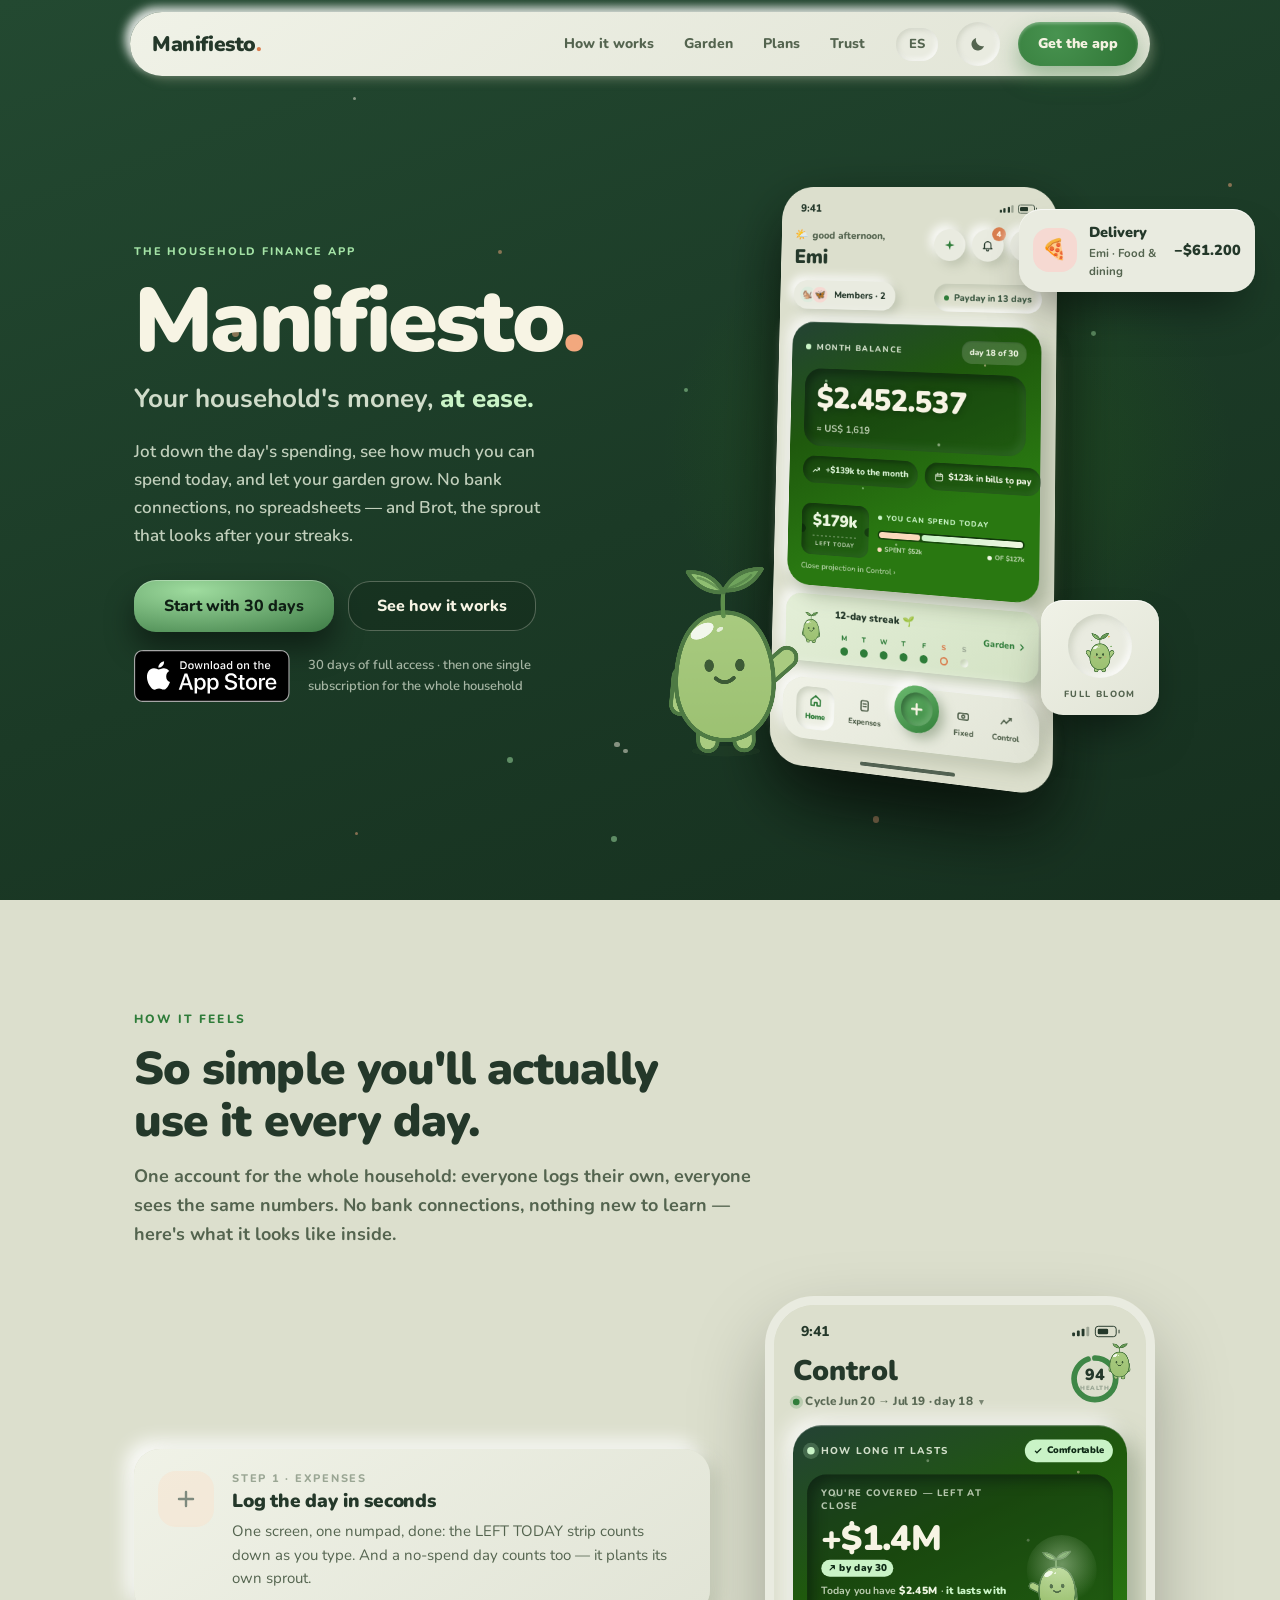
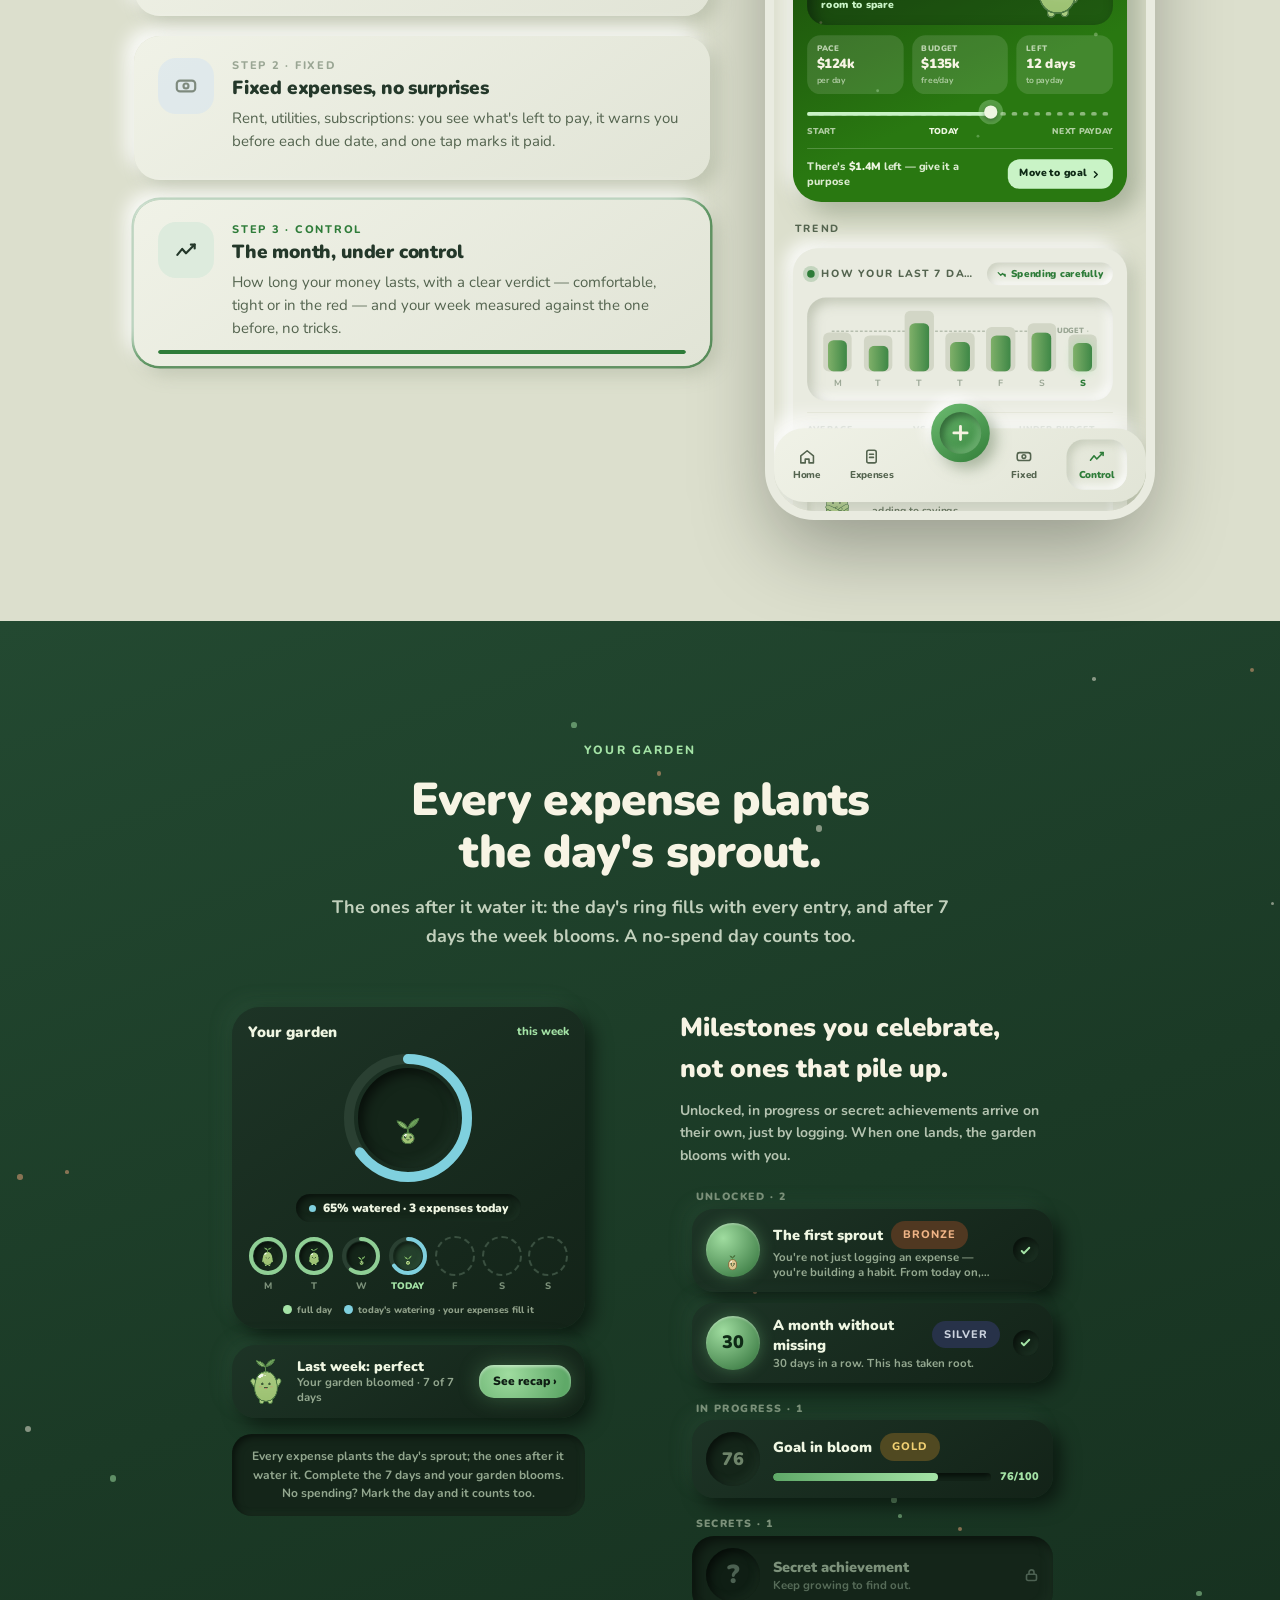
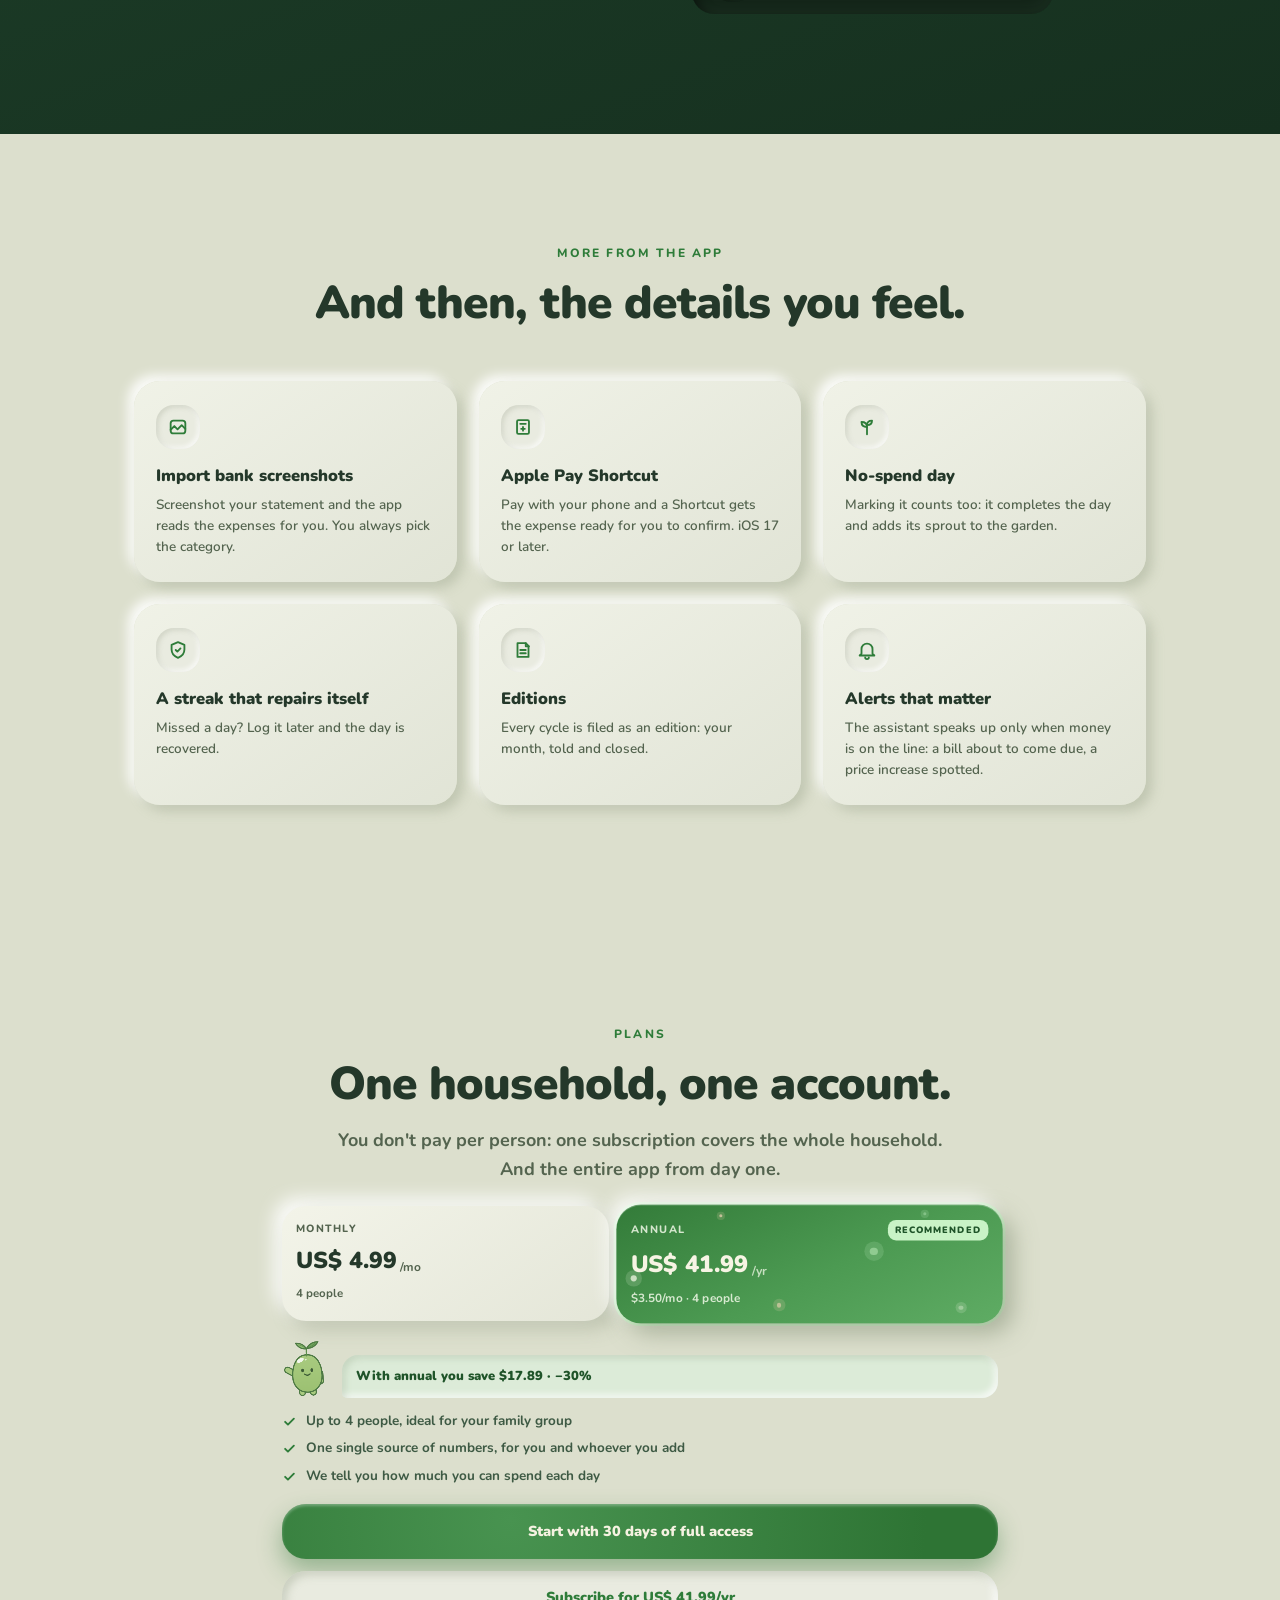
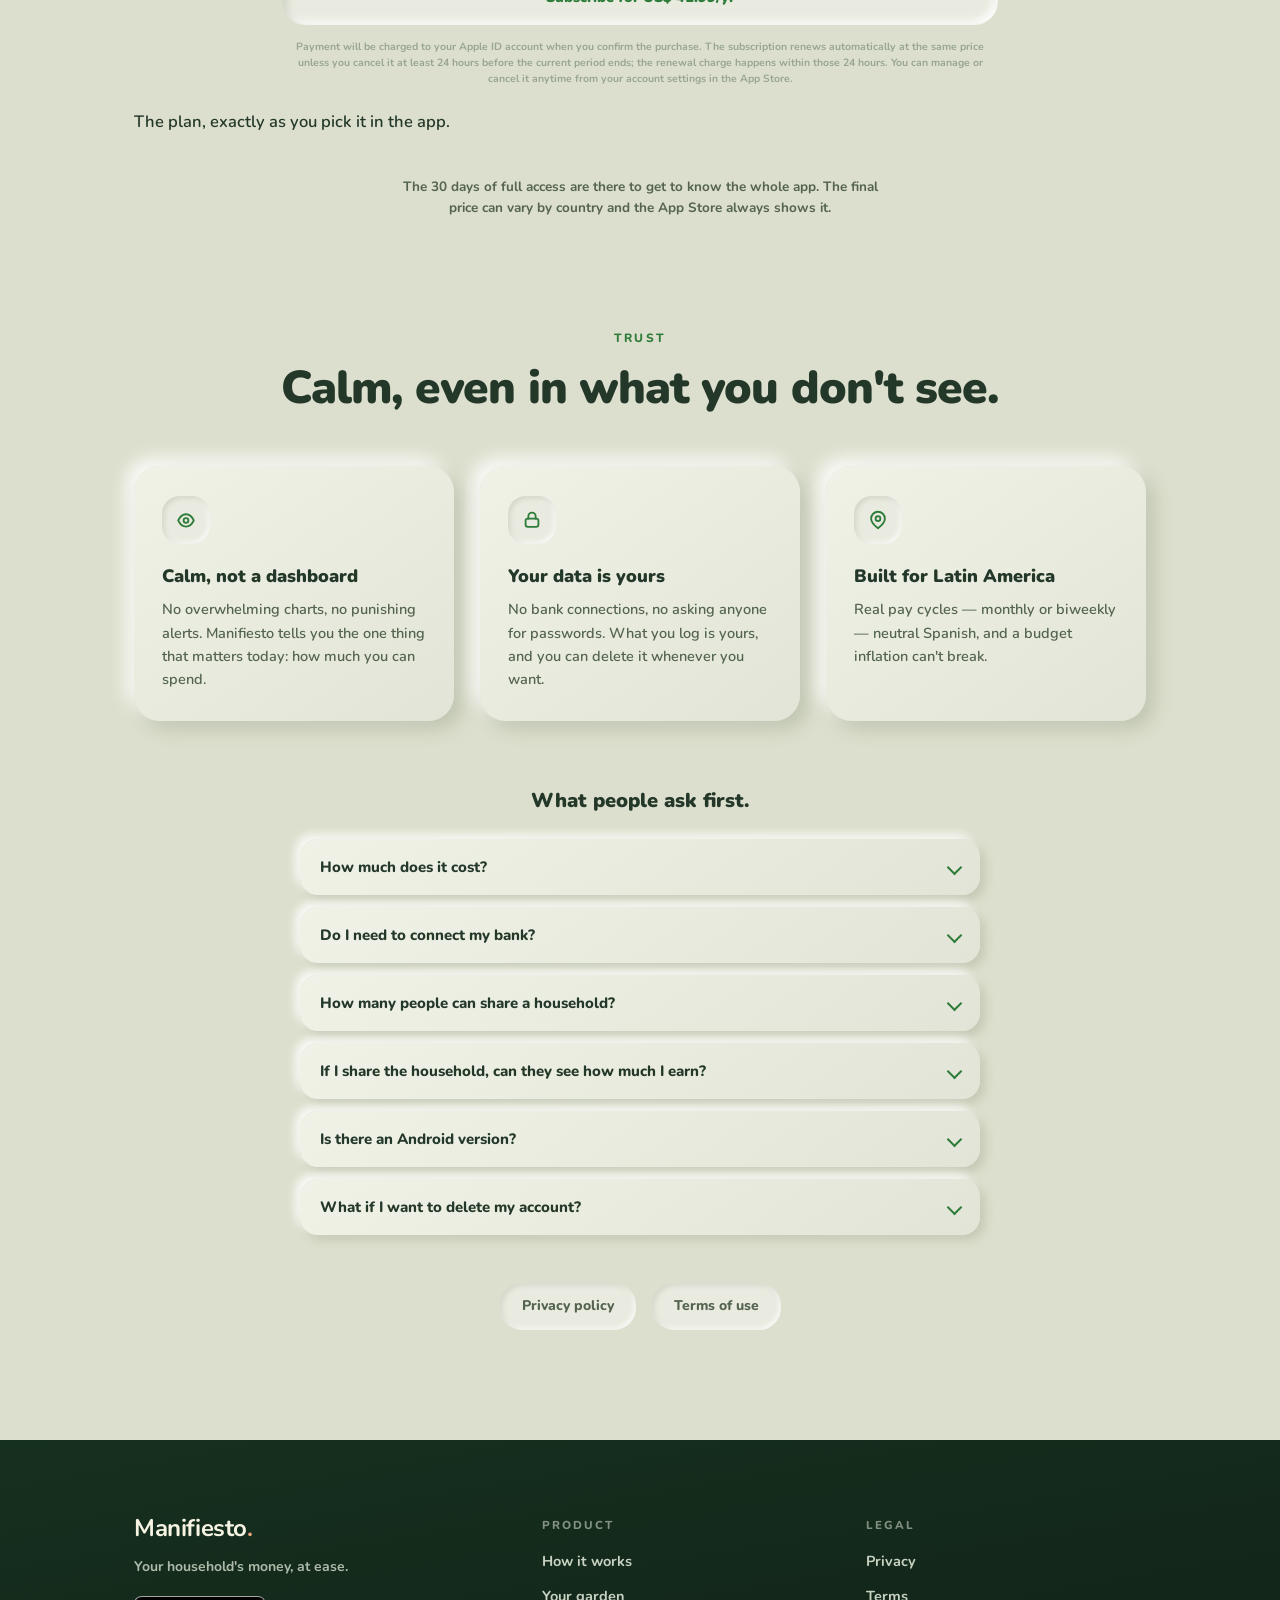
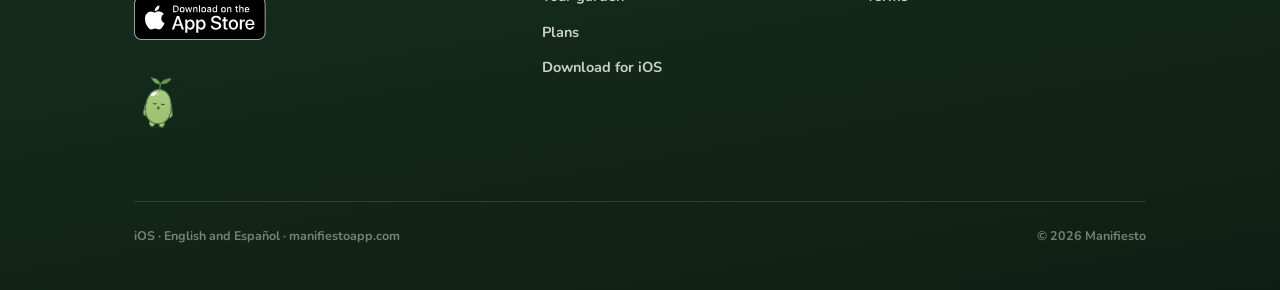
==== commit 58412cf1: "feat(landing): los planes Jardín y Huerta, para publicar con la 2.1.0 Precios, tarjetas y preguntas " ====
--- a/en/index.html
+++ b/en/index.html
@@ -2801,7 +2801,7 @@
         <p class="eyebrow reveal">Plans</p>
         <h2 class="title reveal">One household, one account.</h2>
         <p class="lede reveal">
-          You don't pay per person: one subscription covers the whole household. And the entire app from day one — no tiers, no locked features.
+          You don't pay per person: one subscription covers the whole household. And the entire app from day one.
         </p>
       </div>
 
@@ -3033,15 +3033,15 @@
   </style>
 
   <div class="pw-plans" role="radiogroup" aria-label="Household plan">
-    <div class="pw-card pw-card-month" role="radio" aria-checked="false" aria-label="Monthly Plan, US$ 4.99 per month">
+    <div class="pw-card pw-card-month" role="radio" aria-checked="false" aria-label="Plan Huerta monthly, US$ 4.99 per month">
       <div class="pw-plan-label">MONTHLY</div>
       <div class="pw-price-row">
         <span class="pw-price">US$ 4.99</span><span class="pw-per">/mo</span>
       </div>
-      <div class="pw-meta">2 people</div>
-    </div>
-
-    <div class="pw-card pw-card-year" role="radio" aria-checked="true" aria-label="Annual Plan, recommended, US$ 39.99 per year">
+      <div class="pw-meta">4 people</div>
+    </div>
+
+    <div class="pw-card pw-card-year" role="radio" aria-checked="true" aria-label="Plan Huerta yearly, recommended, US$ 41.99 per year">
       <div class="pw-motas" aria-hidden="true">
         <span class="pw-mota"></span><span class="pw-mota"></span><span class="pw-mota"></span><span class="pw-mota"></span><span class="pw-mota"></span><span class="pw-mota"></span>
       </div>
@@ -3050,15 +3050,15 @@
         <span class="pw-badge">RECOMMENDED</span>
       </div>
       <div class="pw-price-row">
-        <span class="pw-price">US$ 39.99</span><span class="pw-per">/yr</span>
-      </div>
-      <div class="pw-meta">$3.33/mo · 4 people</div>
+        <span class="pw-price">US$ 41.99</span><span class="pw-per">/yr</span>
+      </div>
+      <div class="pw-meta">$3.50/mo · 4 people</div>
     </div>
   </div>
 
   <div class="pw-coach">
     <brot-mascot pose="coach" size="58" animated="false" shadow="false"></brot-mascot>
-    <div class="pw-bubble">With annual you save $19.89 · −33%</div>
+    <div class="pw-bubble">With annual you save $17.89 · −30%</div>
   </div>
 
   <ul class="pw-features">
@@ -3077,7 +3077,7 @@
   </ul>
 
   <a class="pw-cta-primary" href="https://apps.apple.com/us/app/manifiesto/id6776033487" target="_blank" rel="noopener" aria-label="Start with 30 days — download the app on the App Store">Start with 30 days of full access</a>
-  <a class="pw-cta-subscribe" href="https://apps.apple.com/us/app/manifiesto/id6776033487" target="_blank" rel="noopener">Subscribe for US$ 39.99/yr</a>
+  <a class="pw-cta-subscribe" href="https://apps.apple.com/us/app/manifiesto/id6776033487" target="_blank" rel="noopener">Subscribe for US$ 41.99/yr</a>
 
   <p class="pw-legal">Payment will be charged to your Apple ID account when you confirm the purchase. The subscription renews automatically at the same price unless you cancel it at least 24 hours before the current period ends; the renewal charge happens within those 24 hours. You can manage or cancel it anytime from your account settings in the App Store.</p>
 </div>
@@ -3126,7 +3126,7 @@
         <h3 class="faq__title">What people ask first.</h3>
         <details class="faq__item">
           <summary>How much does it cost?</summary>
-          <p>Manifiesto is one subscription per household, not per person: Monthly Plan (US$ 4.99) or Annual Plan (US$ 39.99, the most popular one). You start with 30 days of full access to get to know the whole app, and you cancel whenever you want. Nothing is half-featured: you have the entire app from day one.</p>
+          <p>Manifiesto is one subscription per household, not per person: Plan Jardín, for one person (US$ 2.99/month or US$ 24.99/year), or Plan Huerta, for up to 4 people (US$ 4.99/month or US$ 41.99/year). You start with 30 days of full access to get to know the whole app, and you cancel whenever you want. You have the entire app from day one.</p>
         </details>
         <details class="faq__item">
           <summary>Do I need to connect my bank?</summary>
@@ -3134,7 +3134,7 @@
         </details>
         <details class="faq__item">
           <summary>How many people can share a household?</summary>
-          <p>It depends on the plan: Monthly covers 2 people and Annual up to 4. It works the same whether you live alone or add someone: you build the household to fit your case.</p>
+          <p>It depends on the plan: Plan Jardín is for one person and Plan Huerta covers up to 4. It works the same whether you live alone or add someone: you build the household to fit your case.</p>
         </details>
         <details class="faq__item">
           <summary>If I share the household, can they see how much I earn?</summary>
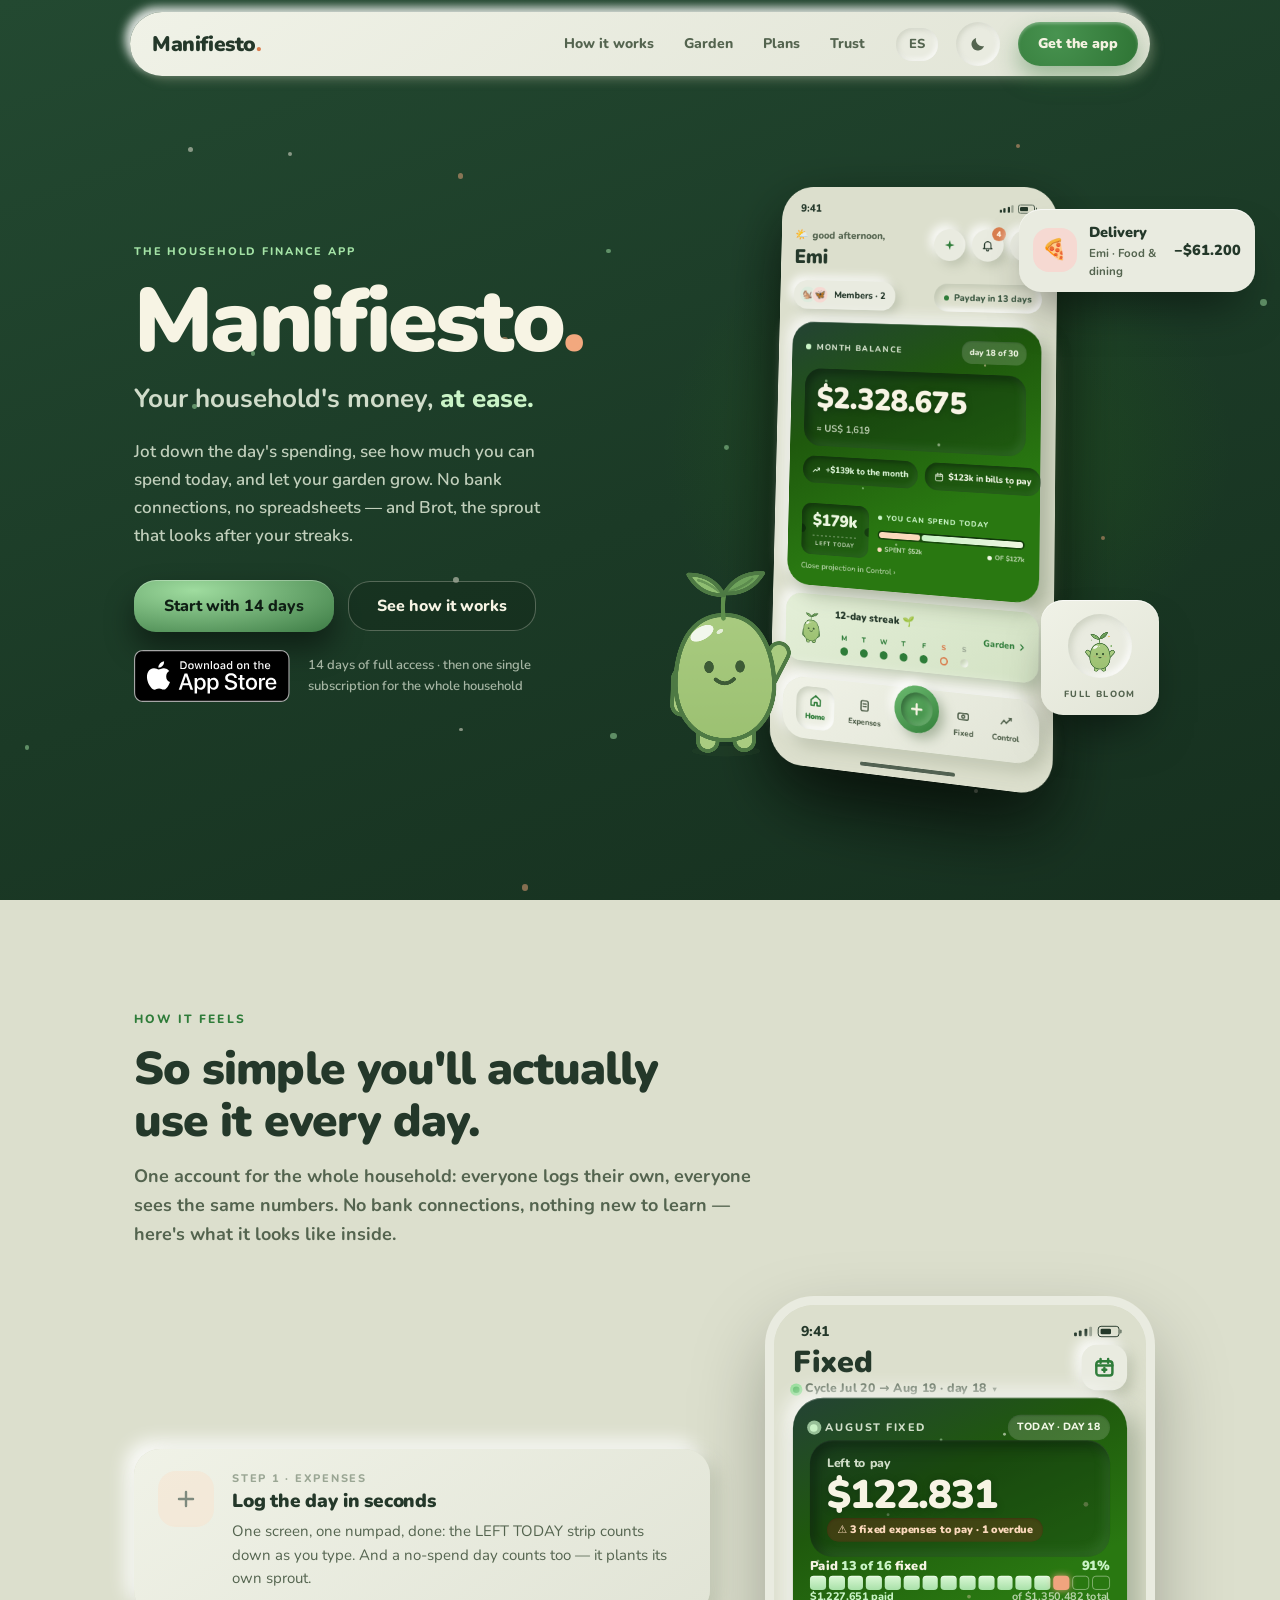
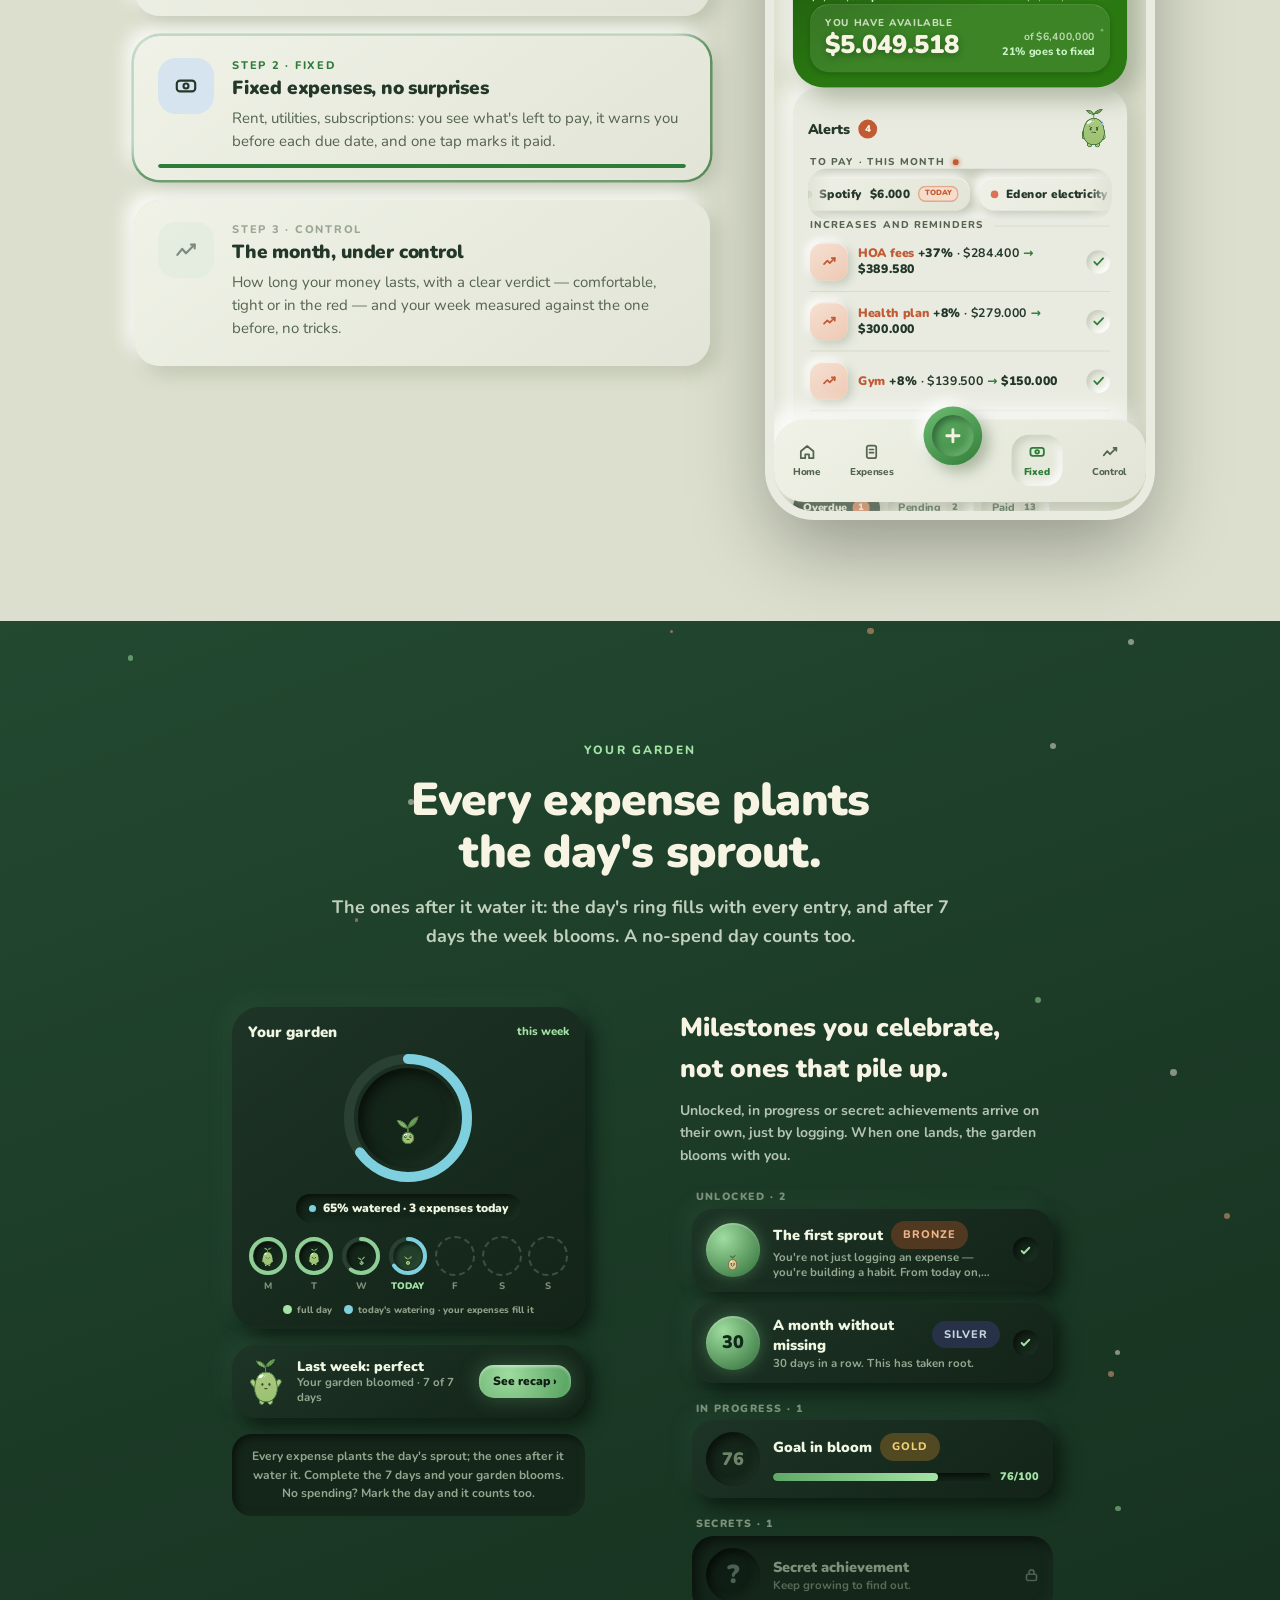
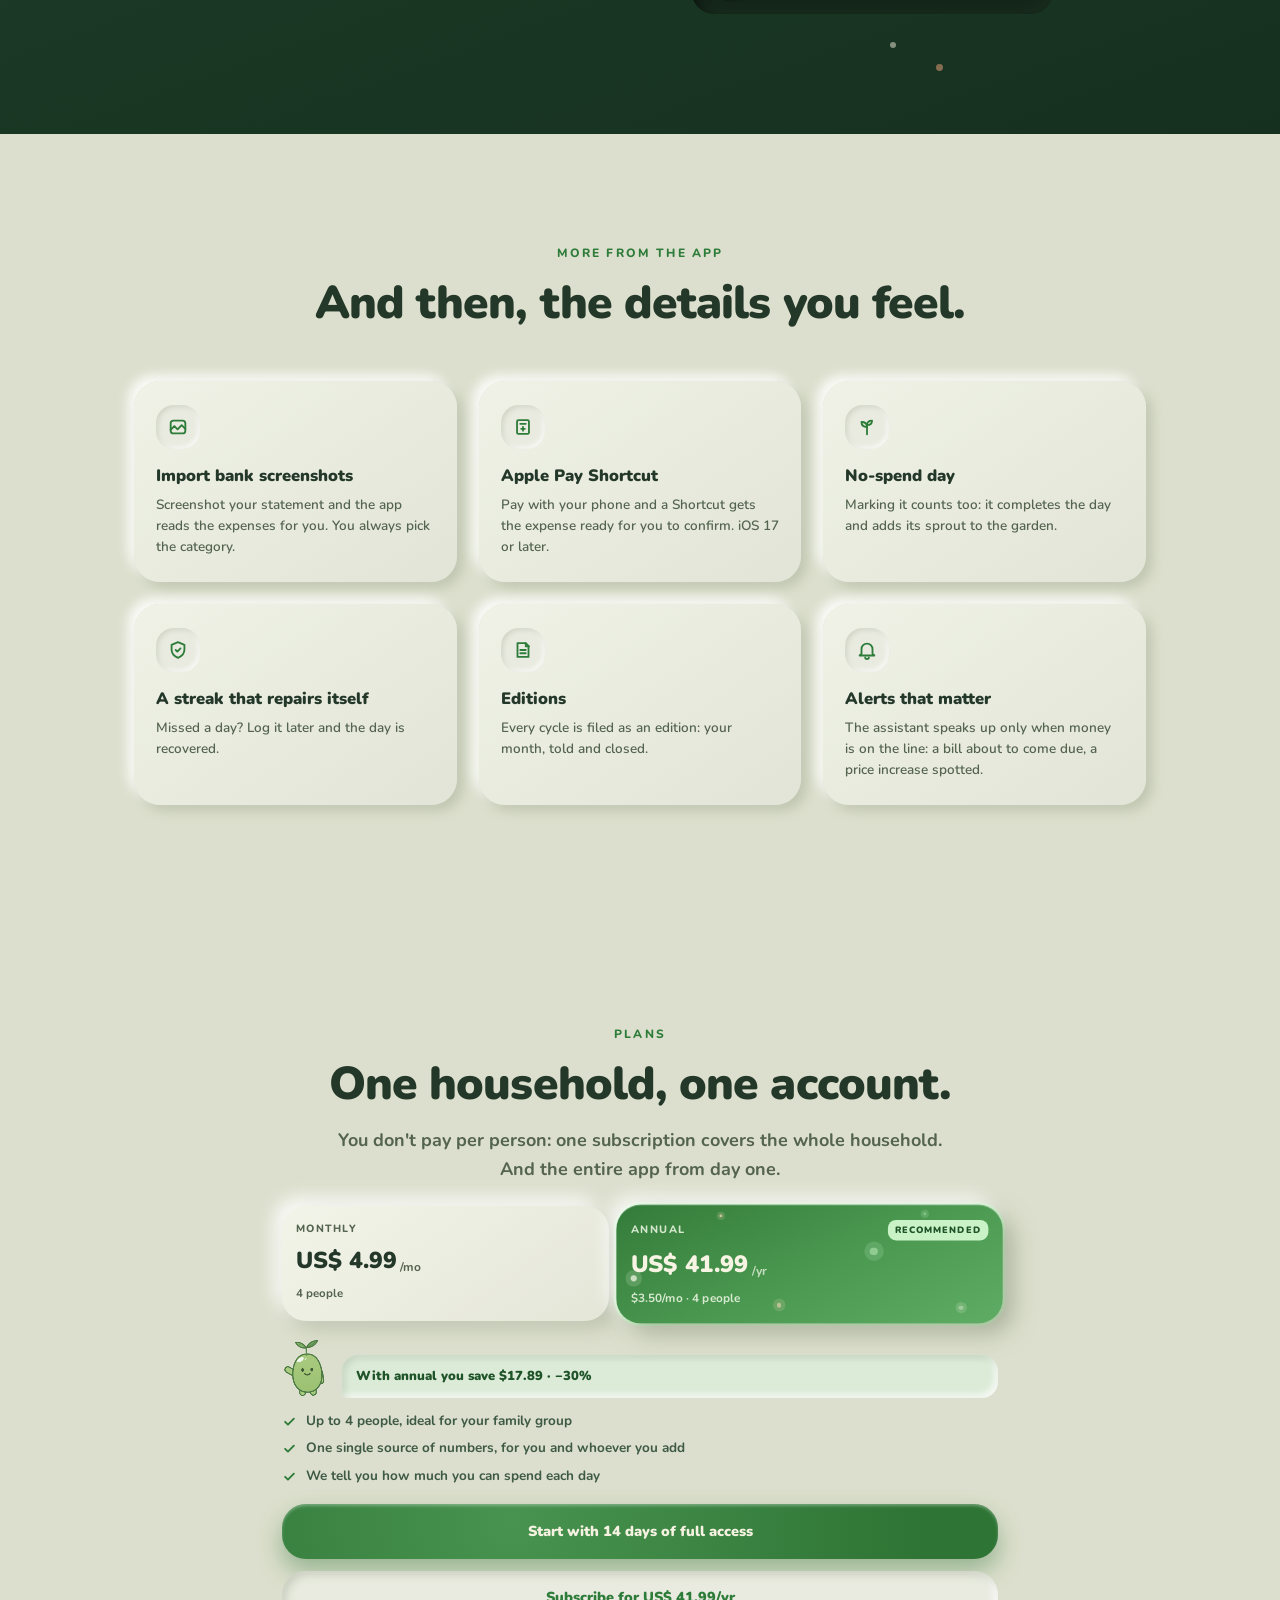
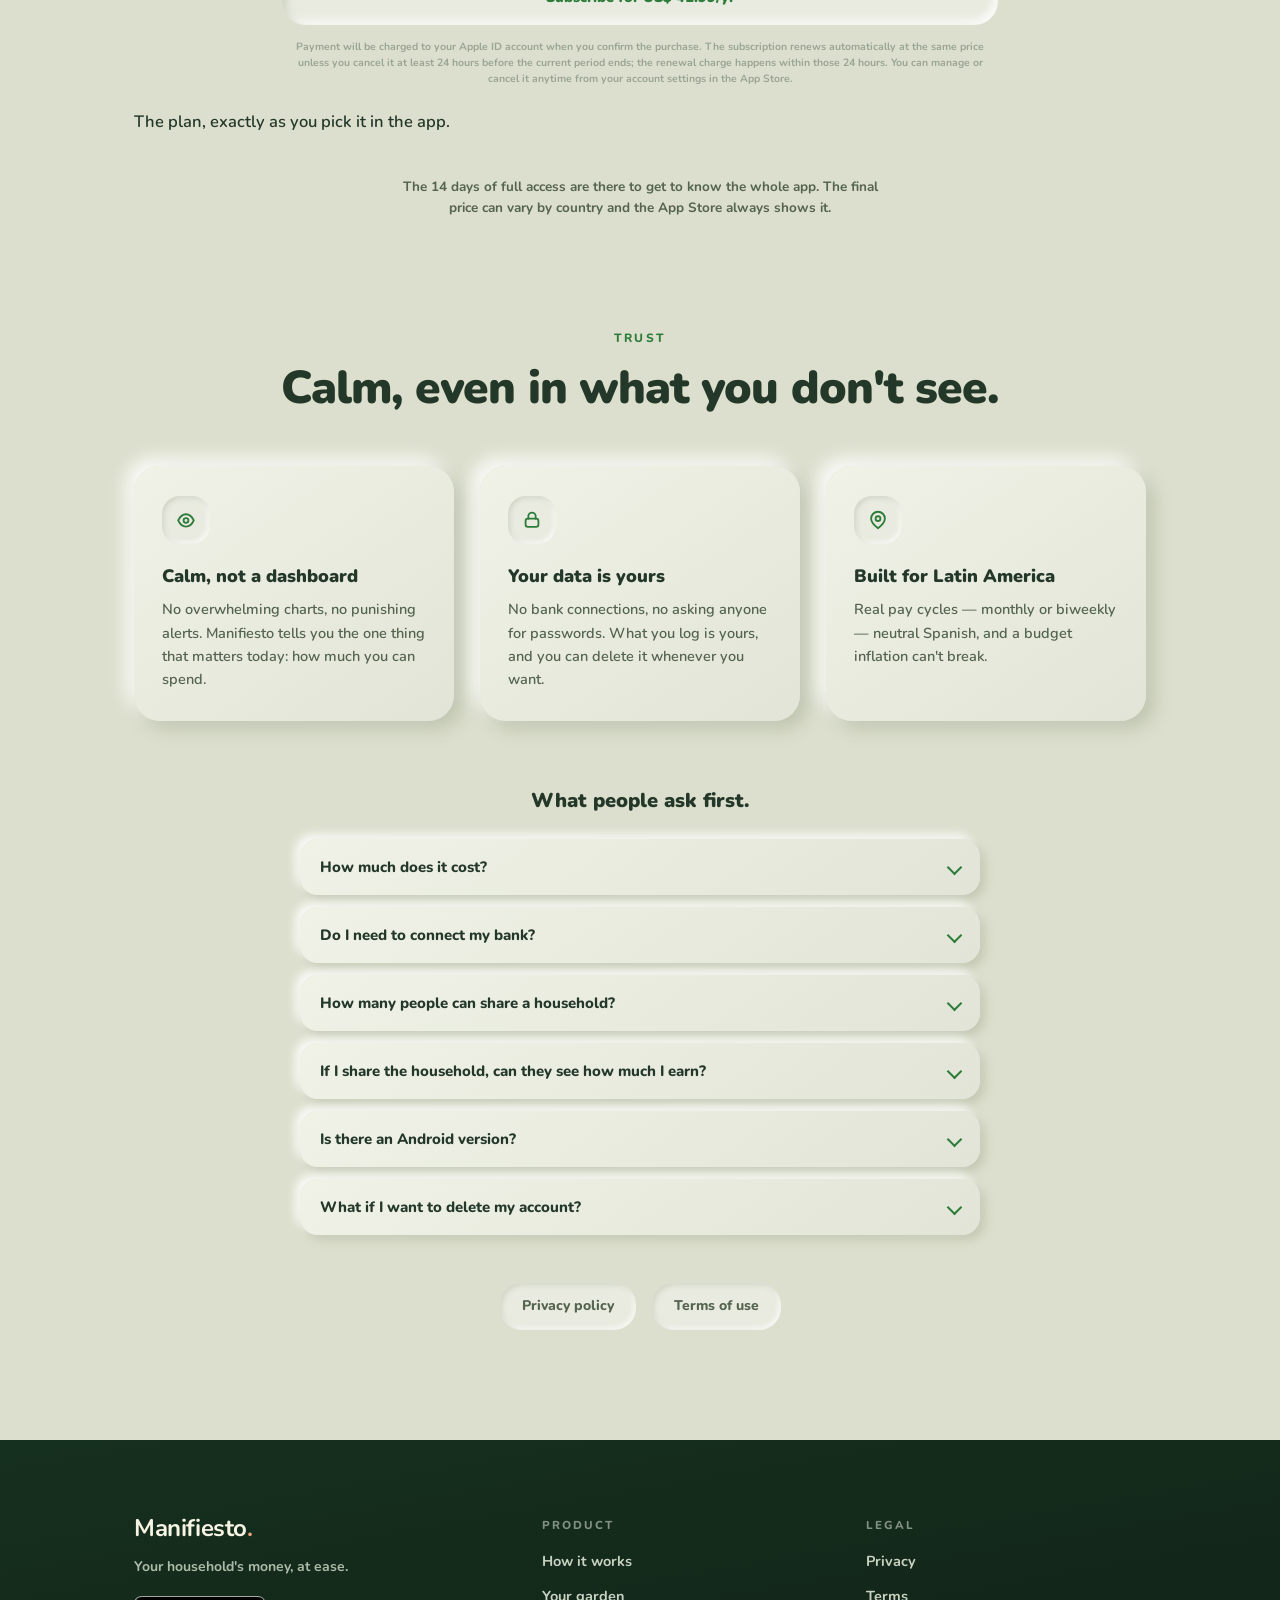
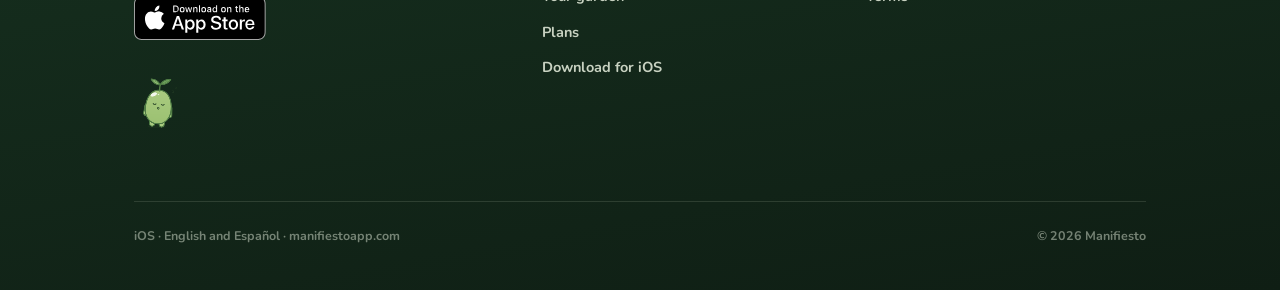
==== commit 6343c994: "fix(landing): el acceso completo de las altas nuevas es de 14 días" ====
--- a/en/index.html
+++ b/en/index.html
@@ -77,7 +77,7 @@
           "@type": "Offer",
           "price": "4.99",
           "priceCurrency": "USD",
-          "description": "Monthly per-household subscription after 30 days of full access"
+          "description": "Monthly per-household subscription after 14 days of full access"
         }
       },
       {
@@ -717,12 +717,12 @@
       <p class="hf-tagline">Your household's money, <span class="hf-calm">at ease.</span></p>
       <p class="hf-sub">Jot down the day's spending, see how much you can spend today, and let your garden grow. No bank connections, no spreadsheets — and Brot, the sprout that looks after your streaks.</p>
       <div class="hf-ctas">
-        <a class="hf-cta hf-cta-primary" href="https://apps.apple.com/us/app/manifiesto/id6776033487" target="_blank" rel="noopener">Start with 30 days</a>
+        <a class="hf-cta hf-cta-primary" href="https://apps.apple.com/us/app/manifiesto/id6776033487" target="_blank" rel="noopener">Start with 14 days</a>
         <a class="hf-cta hf-cta-ghost" href="#producto">See how it works</a>
       </div>
       <div class="hf-storerow">
         <a class="asb asb-hero" href="https://apps.apple.com/us/app/manifiesto/id6776033487" target="_blank" rel="noopener" aria-label="Download on the App Store"><svg class="asb-svg" aria-hidden="true" focusable="false" xmlns="http://www.w3.org/2000/svg" viewBox="0 0 119.66407 40"><g><g><g><path d="M110.13477,0H9.53468c-.3667,0-.729,0-1.09473.002-.30615.002-.60986.00781-.91895.0127A13.21476,13.21476,0,0,0,5.5171.19141a6.66509,6.66509,0,0,0-1.90088.627A6.43779,6.43779,0,0,0,1.99757,1.99707,6.25844,6.25844,0,0,0,.81935,3.61816a6.60119,6.60119,0,0,0-.625,1.90332,12.993,12.993,0,0,0-.1792,2.002C.00587,7.83008.00489,8.1377,0,8.44434V31.5586c.00489.3105.00587.6113.01515.9219a12.99232,12.99232,0,0,0,.1792,2.0019,6.58756,6.58756,0,0,0,.625,1.9043A6.20778,6.20778,0,0,0,1.99757,38.001a6.27445,6.27445,0,0,0,1.61865,1.1787,6.70082,6.70082,0,0,0,1.90088.6308,13.45514,13.45514,0,0,0,2.0039.1768c.30909.0068.6128.0107.91895.0107C8.80567,40,9.168,40,9.53468,40H110.13477c.3594,0,.7246,0,1.084-.002.3047,0,.6172-.0039.9219-.0107a13.279,13.279,0,0,0,2-.1768,6.80432,6.80432,0,0,0,1.9082-.6308,6.27742,6.27742,0,0,0,1.6172-1.1787,6.39482,6.39482,0,0,0,1.1816-1.6143,6.60413,6.60413,0,0,0,.6191-1.9043,13.50643,13.50643,0,0,0,.1856-2.0019c.0039-.3106.0039-.6114.0039-.9219.0078-.3633.0078-.7246.0078-1.0938V9.53613c0-.36621,0-.72949-.0078-1.09179,0-.30664,0-.61426-.0039-.9209a13.5071,13.5071,0,0,0-.1856-2.002,6.6177,6.6177,0,0,0-.6191-1.90332,6.46619,6.46619,0,0,0-2.7988-2.7998,6.76754,6.76754,0,0,0-1.9082-.627,13.04394,13.04394,0,0,0-2-.17676c-.3047-.00488-.6172-.01074-.9219-.01269-.3594-.002-.7246-.002-1.084-.002Z" style="fill: #a6a6a6"/><path d="M8.44483,39.125c-.30468,0-.602-.0039-.90429-.0107a12.68714,12.68714,0,0,1-1.86914-.1631,5.88381,5.88381,0,0,1-1.65674-.5479,5.40573,5.40573,0,0,1-1.397-1.0166,5.32082,5.32082,0,0,1-1.02051-1.3965,5.72186,5.72186,0,0,1-.543-1.6572,12.41351,12.41351,0,0,1-.1665-1.875c-.00634-.2109-.01464-.9131-.01464-.9131V8.44434S.88185,7.75293.8877,7.5498a12.37039,12.37039,0,0,1,.16553-1.87207,5.7555,5.7555,0,0,1,.54346-1.6621A5.37349,5.37349,0,0,1,2.61183,2.61768,5.56543,5.56543,0,0,1,4.01417,1.59521a5.82309,5.82309,0,0,1,1.65332-.54394A12.58589,12.58589,0,0,1,7.543.88721L8.44532.875H111.21387l.9131.0127a12.38493,12.38493,0,0,1,1.8584.16259,5.93833,5.93833,0,0,1,1.6709.54785,5.59374,5.59374,0,0,1,2.415,2.41993,5.76267,5.76267,0,0,1,.5352,1.64892,12.995,12.995,0,0,1,.1738,1.88721c.0029.2832.0029.5874.0029.89014.0079.375.0079.73193.0079,1.09179V30.4648c0,.3633,0,.7178-.0079,1.0752,0,.3252,0,.6231-.0039.9297a12.73126,12.73126,0,0,1-.1709,1.8535,5.739,5.739,0,0,1-.54,1.67,5.48029,5.48029,0,0,1-1.0156,1.3857,5.4129,5.4129,0,0,1-1.3994,1.0225,5.86168,5.86168,0,0,1-1.668.5498,12.54218,12.54218,0,0,1-1.8692.1631c-.2929.0068-.5996.0107-.8974.0107l-1.084.002Z"/></g><g data-name="&lt;Group&gt;"><g data-name="&lt;Group&gt;"><g data-name="&lt;Group&gt;"><path data-name="&lt;Path&gt;" d="M24.76888,20.30068a4.94881,4.94881,0,0,1,2.35656-4.15206,5.06566,5.06566,0,0,0-3.99116-2.15768c-1.67924-.17626-3.30719,1.00483-4.1629,1.00483-.87227,0-2.18977-.98733-3.6085-.95814a5.31529,5.31529,0,0,0-4.47292,2.72787c-1.934,3.34842-.49141,8.26947,1.3612,10.97608.9269,1.32535,2.01018,2.8058,3.42763,2.7533,1.38706-.05753,1.9051-.88448,3.5794-.88448,1.65876,0,2.14479.88448,3.591.8511,1.48838-.02416,2.42613-1.33124,3.32051-2.66914a10.962,10.962,0,0,0,1.51842-3.09251A4.78205,4.78205,0,0,1,24.76888,20.30068Z" style="fill: #fff"/><path data-name="&lt;Path&gt;" d="M22.03725,12.21089a4.87248,4.87248,0,0,0,1.11452-3.49062,4.95746,4.95746,0,0,0-3.20758,1.65961,4.63634,4.63634,0,0,0-1.14371,3.36139A4.09905,4.09905,0,0,0,22.03725,12.21089Z" style="fill: #fff"/></g></g><g><path d="M42.30227,27.13965h-4.7334l-1.13672,3.35645H34.42727l4.4834-12.418h2.083l4.4834,12.418H43.438ZM38.0591,25.59082h3.752l-1.84961-5.44727h-.05176Z" style="fill: #fff"/><path d="M55.15969,25.96973c0,2.81348-1.50586,4.62109-3.77832,4.62109a3.0693,3.0693,0,0,1-2.84863-1.584h-.043v4.48438h-1.8584V21.44238H48.4302v1.50586h.03418a3.21162,3.21162,0,0,1,2.88281-1.60059C53.645,21.34766,55.15969,23.16406,55.15969,25.96973Zm-1.91016,0c0-1.833-.94727-3.03809-2.39258-3.03809-1.41992,0-2.375,1.23047-2.375,3.03809,0,1.82422.95508,3.0459,2.375,3.0459C52.30227,29.01563,53.24953,27.81934,53.24953,25.96973Z" style="fill: #fff"/><path d="M65.12453,25.96973c0,2.81348-1.50586,4.62109-3.77832,4.62109a3.0693,3.0693,0,0,1-2.84863-1.584h-.043v4.48438h-1.8584V21.44238H58.395v1.50586h.03418A3.21162,3.21162,0,0,1,61.312,21.34766C63.60988,21.34766,65.12453,23.16406,65.12453,25.96973Zm-1.91016,0c0-1.833-.94727-3.03809-2.39258-3.03809-1.41992,0-2.375,1.23047-2.375,3.03809,0,1.82422.95508,3.0459,2.375,3.0459C62.26711,29.01563,63.21438,27.81934,63.21438,25.96973Z" style="fill: #fff"/><path d="M71.71047,27.03613c.1377,1.23145,1.334,2.04,2.96875,2.04,1.56641,0,2.69336-.80859,2.69336-1.91895,0-.96387-.67969-1.541-2.28906-1.93652l-1.60937-.3877c-2.28027-.55078-3.33887-1.61719-3.33887-3.34766,0-2.14258,1.86719-3.61426,4.51855-3.61426,2.624,0,4.42285,1.47168,4.4834,3.61426h-1.876c-.1123-1.23926-1.13672-1.9873-2.63379-1.9873s-2.52148.75684-2.52148,1.8584c0,.87793.6543,1.39453,2.25488,1.79l1.36816.33594c2.54785.60254,3.60645,1.626,3.60645,3.44238,0,2.32324-1.85059,3.77832-4.79395,3.77832-2.75391,0-4.61328-1.4209-4.7334-3.667Z" style="fill: #fff"/><path d="M83.34621,19.2998v2.14258h1.72168v1.47168H83.34621v4.99121c0,.77539.34473,1.13672,1.10156,1.13672a5.80752,5.80752,0,0,0,.61133-.043v1.46289a5.10351,5.10351,0,0,1-1.03223.08594c-1.833,0-2.54785-.68848-2.54785-2.44434V22.91406H80.16262V21.44238H81.479V19.2998Z" style="fill: #fff"/><path d="M86.065,25.96973c0-2.84863,1.67773-4.63867,4.29395-4.63867,2.625,0,4.29492,1.79,4.29492,4.63867,0,2.85645-1.66113,4.63867-4.29492,4.63867C87.72609,30.6084,86.065,28.82617,86.065,25.96973Zm6.69531,0c0-1.9541-.89551-3.10742-2.40137-3.10742s-2.40039,1.16211-2.40039,3.10742c0,1.96191.89453,3.10645,2.40039,3.10645S92.76027,27.93164,92.76027,25.96973Z" style="fill: #fff"/><path d="M96.18606,21.44238h1.77246v1.541h.043a2.1594,2.1594,0,0,1,2.17773-1.63574,2.86616,2.86616,0,0,1,.63672.06934v1.73828a2.59794,2.59794,0,0,0-.835-.1123,1.87264,1.87264,0,0,0-1.93652,2.083v5.37012h-1.8584Z" style="fill: #fff"/><path d="M109.3843,27.83691c-.25,1.64355-1.85059,2.77148-3.89844,2.77148-2.63379,0-4.26855-1.76465-4.26855-4.5957,0-2.83984,1.64355-4.68164,4.19043-4.68164,2.50488,0,4.08008,1.7207,4.08008,4.46582v.63672h-6.39453v.1123a2.358,2.358,0,0,0,2.43555,2.56445,2.04834,2.04834,0,0,0,2.09082-1.27344Zm-6.28223-2.70215h4.52637a2.1773,2.1773,0,0,0-2.2207-2.29785A2.292,2.292,0,0,0,103.10207,25.13477Z" style="fill: #fff"/></g></g></g><g data-name="&lt;Group&gt;"><g><path d="M37.82619,8.731a2.63964,2.63964,0,0,1,2.80762,2.96484c0,1.90625-1.03027,3.002-2.80762,3.002H35.67092V8.731Zm-1.22852,5.123h1.125a1.87588,1.87588,0,0,0,1.96777-2.146,1.881,1.881,0,0,0-1.96777-2.13379h-1.125Z" style="fill: #fff"/><path d="M41.68068,12.44434a2.13323,2.13323,0,1,1,4.24707,0,2.13358,2.13358,0,1,1-4.24707,0Zm3.333,0c0-.97607-.43848-1.54687-1.208-1.54687-.77246,0-1.207.5708-1.207,1.54688,0,.98389.43457,1.55029,1.207,1.55029C44.57522,13.99463,45.01369,13.42432,45.01369,12.44434Z" style="fill: #fff"/><path d="M51.57326,14.69775h-.92187l-.93066-3.31641h-.07031l-.92676,3.31641h-.91309l-1.24121-4.50293h.90137l.80664,3.436h.06641l.92578-3.436h.85254l.92578,3.436h.07031l.80273-3.436h.88867Z" style="fill: #fff"/><path d="M53.85354,10.19482H54.709v.71533h.06641a1.348,1.348,0,0,1,1.34375-.80225,1.46456,1.46456,0,0,1,1.55859,1.6748v2.915h-.88867V12.00586c0-.72363-.31445-1.0835-.97168-1.0835a1.03294,1.03294,0,0,0-1.0752,1.14111v2.63428h-.88867Z" style="fill: #fff"/><path d="M59.09377,8.437h.88867v6.26074h-.88867Z" style="fill: #fff"/><path d="M61.21779,12.44434a2.13346,2.13346,0,1,1,4.24756,0,2.1338,2.1338,0,1,1-4.24756,0Zm3.333,0c0-.97607-.43848-1.54687-1.208-1.54687-.77246,0-1.207.5708-1.207,1.54688,0,.98389.43457,1.55029,1.207,1.55029C64.11232,13.99463,64.5508,13.42432,64.5508,12.44434Z" style="fill: #fff"/><path d="M66.4009,13.42432c0-.81055.60352-1.27783,1.6748-1.34424l1.21973-.07031v-.38867c0-.47559-.31445-.74414-.92187-.74414-.49609,0-.83984.18213-.93848.50049h-.86035c.09082-.77344.81836-1.26953,1.83984-1.26953,1.12891,0,1.76563.562,1.76563,1.51318v3.07666h-.85547v-.63281h-.07031a1.515,1.515,0,0,1-1.35254.707A1.36026,1.36026,0,0,1,66.4009,13.42432Zm2.89453-.38477v-.37646l-1.09961.07031c-.62012.0415-.90137.25244-.90137.64941,0,.40527.35156.64111.835.64111A1.0615,1.0615,0,0,0,69.29543,13.03955Z" style="fill: #fff"/><path d="M71.34816,12.44434c0-1.42285.73145-2.32422,1.86914-2.32422a1.484,1.484,0,0,1,1.38086.79h.06641V8.437h.88867v6.26074h-.85156v-.71143h-.07031a1.56284,1.56284,0,0,1-1.41406.78564C72.0718,14.772,71.34816,13.87061,71.34816,12.44434Zm.918,0c0,.95508.4502,1.52979,1.20313,1.52979.749,0,1.21191-.583,1.21191-1.52588,0-.93848-.46777-1.52979-1.21191-1.52979C72.72121,10.91846,72.26613,11.49707,72.26613,12.44434Z" style="fill: #fff"/><path d="M79.23,12.44434a2.13323,2.13323,0,1,1,4.24707,0,2.13358,2.13358,0,1,1-4.24707,0Zm3.333,0c0-.97607-.43848-1.54687-1.208-1.54687-.77246,0-1.207.5708-1.207,1.54688,0,.98389.43457,1.55029,1.207,1.55029C82.12453,13.99463,82.563,13.42432,82.563,12.44434Z" style="fill: #fff"/><path d="M84.66945,10.19482h.85547v.71533h.06641a1.348,1.348,0,0,1,1.34375-.80225,1.46456,1.46456,0,0,1,1.55859,1.6748v2.915H87.605V12.00586c0-.72363-.31445-1.0835-.97168-1.0835a1.03294,1.03294,0,0,0-1.0752,1.14111v2.63428h-.88867Z" style="fill: #fff"/><path d="M93.51516,9.07373v1.1416h.97559v.74854h-.97559V13.2793c0,.47168.19434.67822.63672.67822a2.96657,2.96657,0,0,0,.33887-.02051v.74023a2.9155,2.9155,0,0,1-.4834.04541c-.98828,0-1.38184-.34766-1.38184-1.21582v-2.543h-.71484v-.74854h.71484V9.07373Z" style="fill: #fff"/><path d="M95.70461,8.437h.88086v2.48145h.07031a1.3856,1.3856,0,0,1,1.373-.80664,1.48339,1.48339,0,0,1,1.55078,1.67871v2.90723H98.69v-2.688c0-.71924-.335-1.0835-.96289-1.0835a1.05194,1.05194,0,0,0-1.13379,1.1416v2.62988h-.88867Z" style="fill: #fff"/><path d="M104.76125,13.48193a1.828,1.828,0,0,1-1.95117,1.30273A2.04531,2.04531,0,0,1,100.73,12.46045a2.07685,2.07685,0,0,1,2.07617-2.35254c1.25293,0,2.00879.856,2.00879,2.27V12.688h-3.17969v.0498a1.1902,1.1902,0,0,0,1.19922,1.29,1.07934,1.07934,0,0,0,1.07129-.5459Zm-3.126-1.45117h2.27441a1.08647,1.08647,0,0,0-1.1084-1.1665A1.15162,1.15162,0,0,0,101.63527,12.03076Z" style="fill: #fff"/></g></g></g></svg></a>
-        <p class="hf-fineprint">30 days of full access · then one single subscription for the whole household</p>
+        <p class="hf-fineprint">14 days of full access · then one single subscription for the whole household</p>
       </div>
     </div>
 
@@ -3076,7 +3076,7 @@
     </li>
   </ul>
 
-  <a class="pw-cta-primary" href="https://apps.apple.com/us/app/manifiesto/id6776033487" target="_blank" rel="noopener" aria-label="Start with 30 days — download the app on the App Store">Start with 30 days of full access</a>
+  <a class="pw-cta-primary" href="https://apps.apple.com/us/app/manifiesto/id6776033487" target="_blank" rel="noopener" aria-label="Start with 14 days — download the app on the App Store">Start with 14 days of full access</a>
   <a class="pw-cta-subscribe" href="https://apps.apple.com/us/app/manifiesto/id6776033487" target="_blank" rel="noopener">Subscribe for US$ 41.99/yr</a>
 
   <p class="pw-legal">Payment will be charged to your Apple ID account when you confirm the purchase. The subscription renews automatically at the same price unless you cancel it at least 24 hours before the current period ends; the renewal charge happens within those 24 hours. You can manage or cancel it anytime from your account settings in the App Store.</p>
@@ -3085,7 +3085,7 @@
       <p class="phone-note reveal">The plan, exactly as you pick it in the app.</p>
 
       <p class="plans-foot reveal">
-        The 30 days of full access are there to get to know the whole app. The final price can vary by country and the App Store always shows it.
+        The 14 days of full access are there to get to know the whole app. The final price can vary by country and the App Store always shows it.
       </p>
     </div>
   </section>
@@ -3126,7 +3126,7 @@
         <h3 class="faq__title">What people ask first.</h3>
         <details class="faq__item">
           <summary>How much does it cost?</summary>
-          <p>Manifiesto is one subscription per household, not per person: Plan Jardín, for one person (US$ 2.99/month or US$ 24.99/year), or Plan Huerta, for up to 4 people (US$ 4.99/month or US$ 41.99/year). You start with 30 days of full access to get to know the whole app, and you cancel whenever you want. You have the entire app from day one.</p>
+          <p>Manifiesto is one subscription per household, not per person: Plan Jardín, for one person (US$ 2.99/month or US$ 24.99/year), or Plan Huerta, for up to 4 people (US$ 4.99/month or US$ 41.99/year). You start with 14 days of full access to get to know the whole app, and you cancel whenever you want. You have the entire app from day one.</p>
         </details>
         <details class="faq__item">
           <summary>Do I need to connect my bank?</summary>
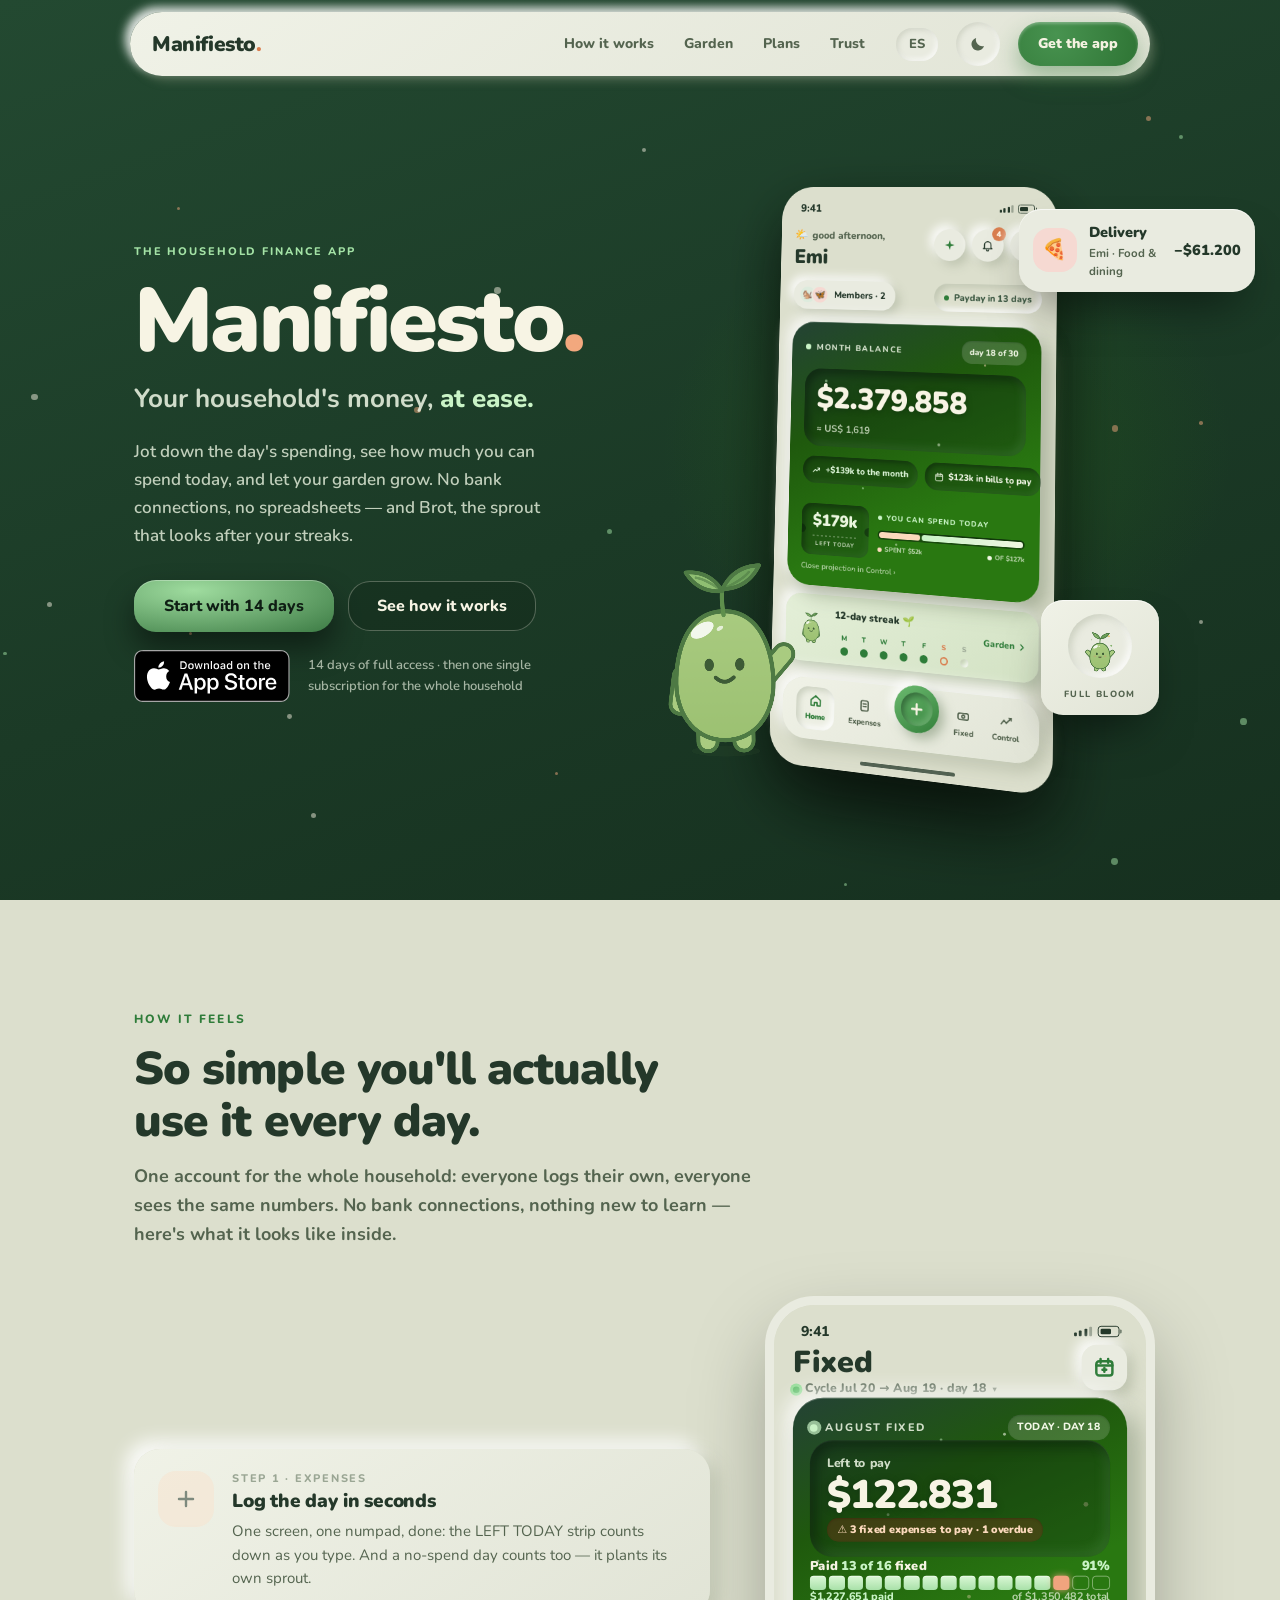
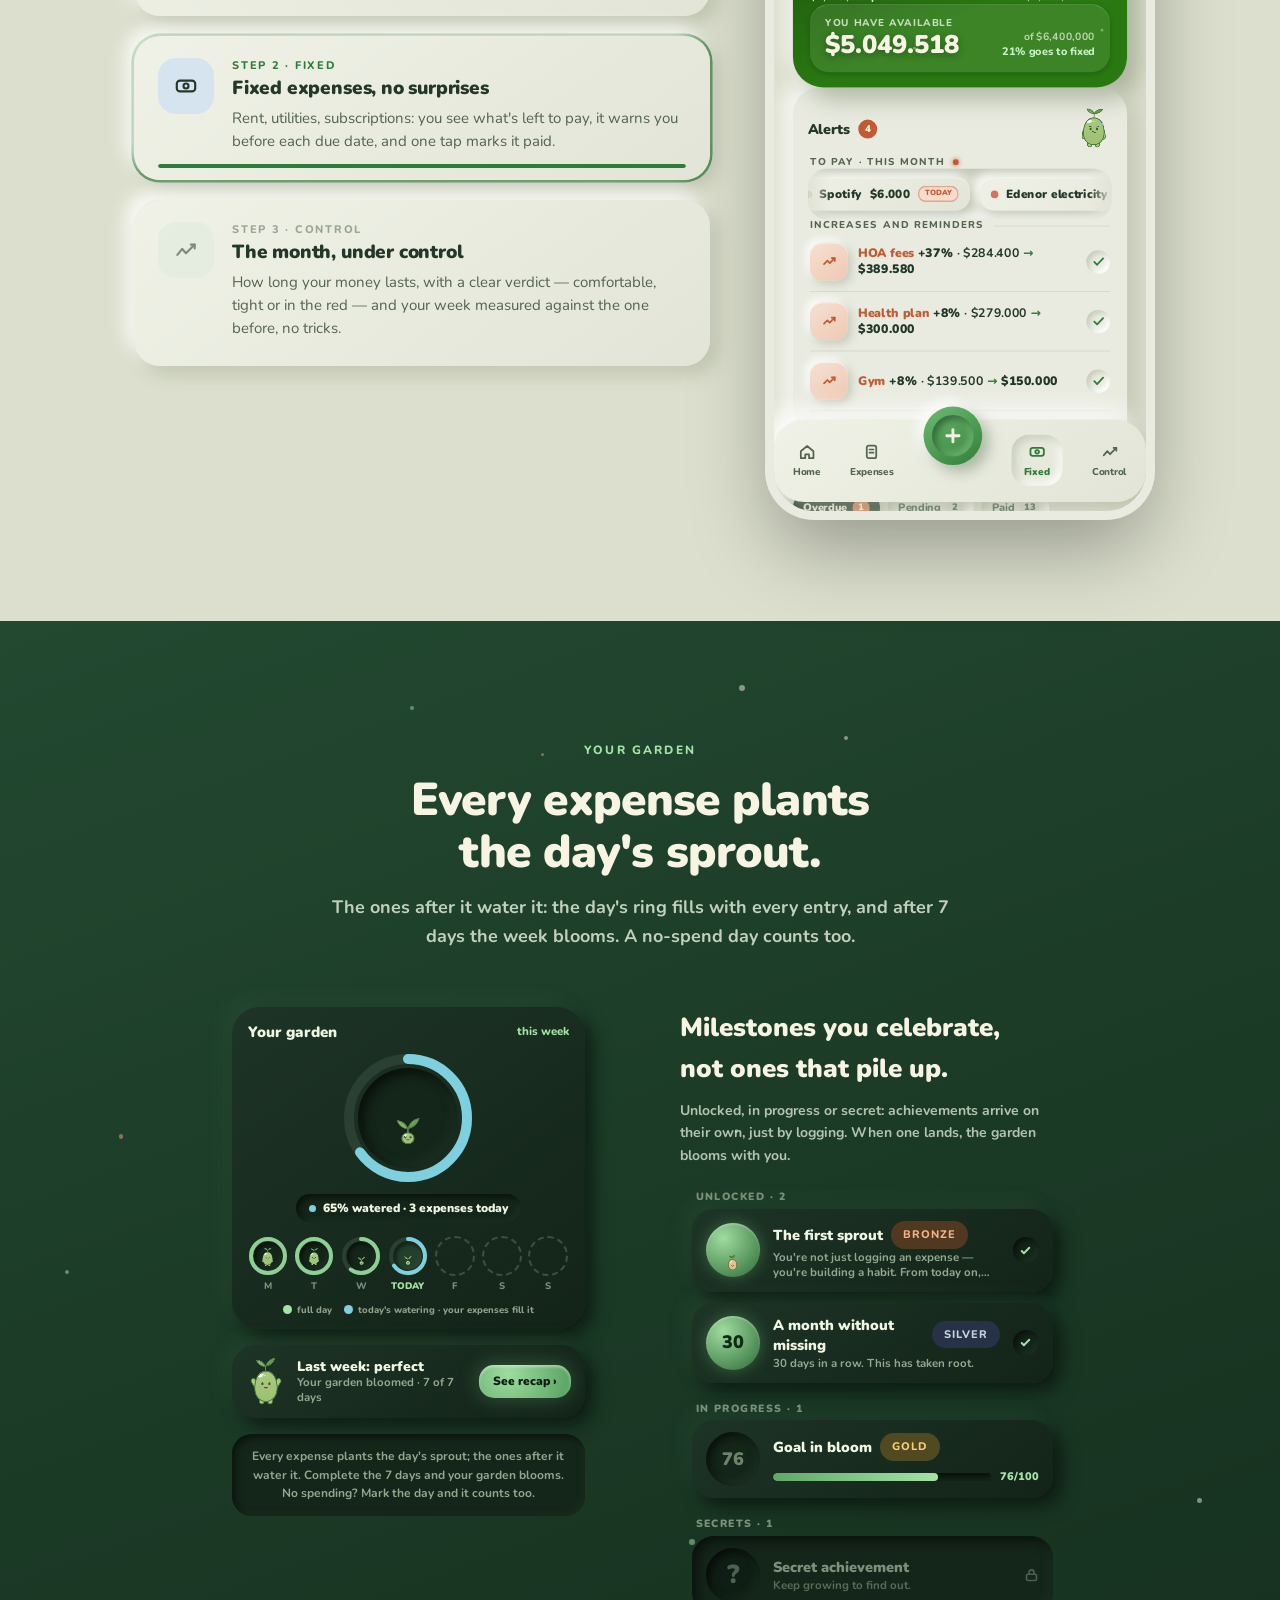
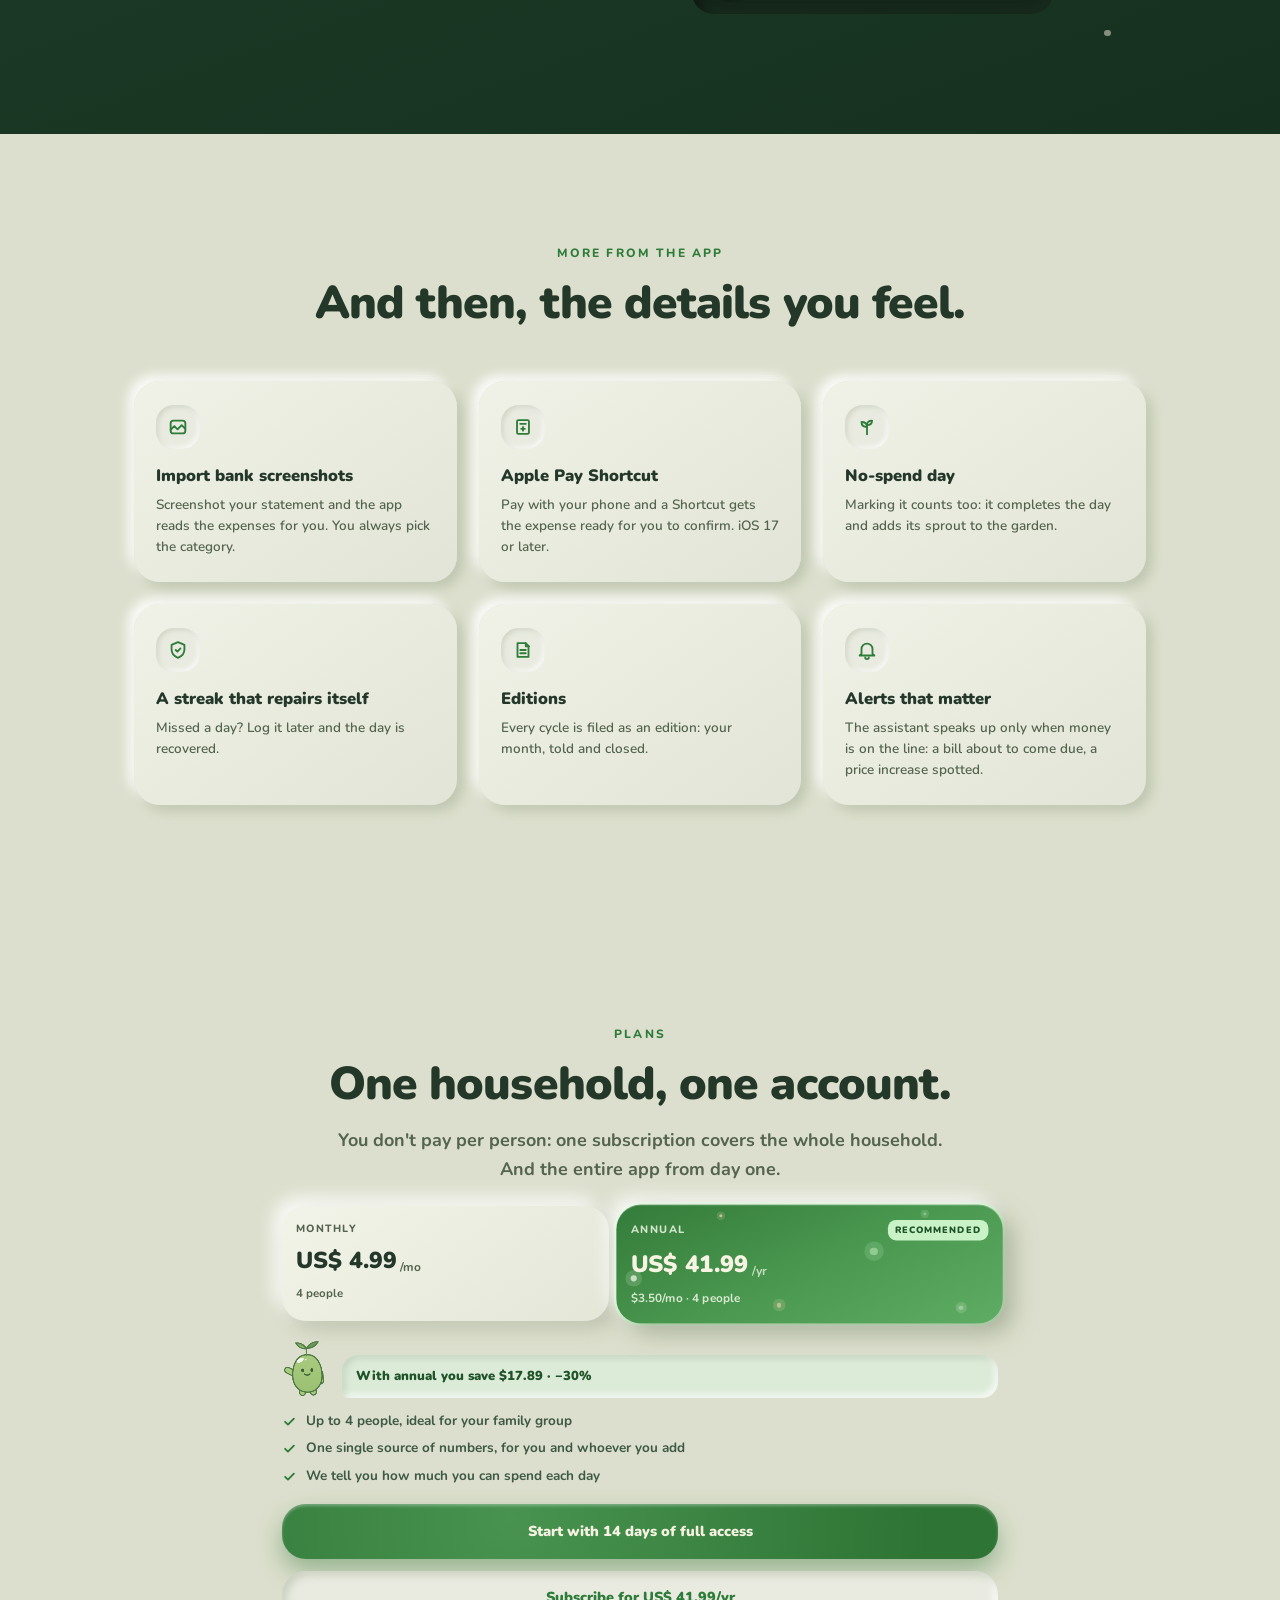
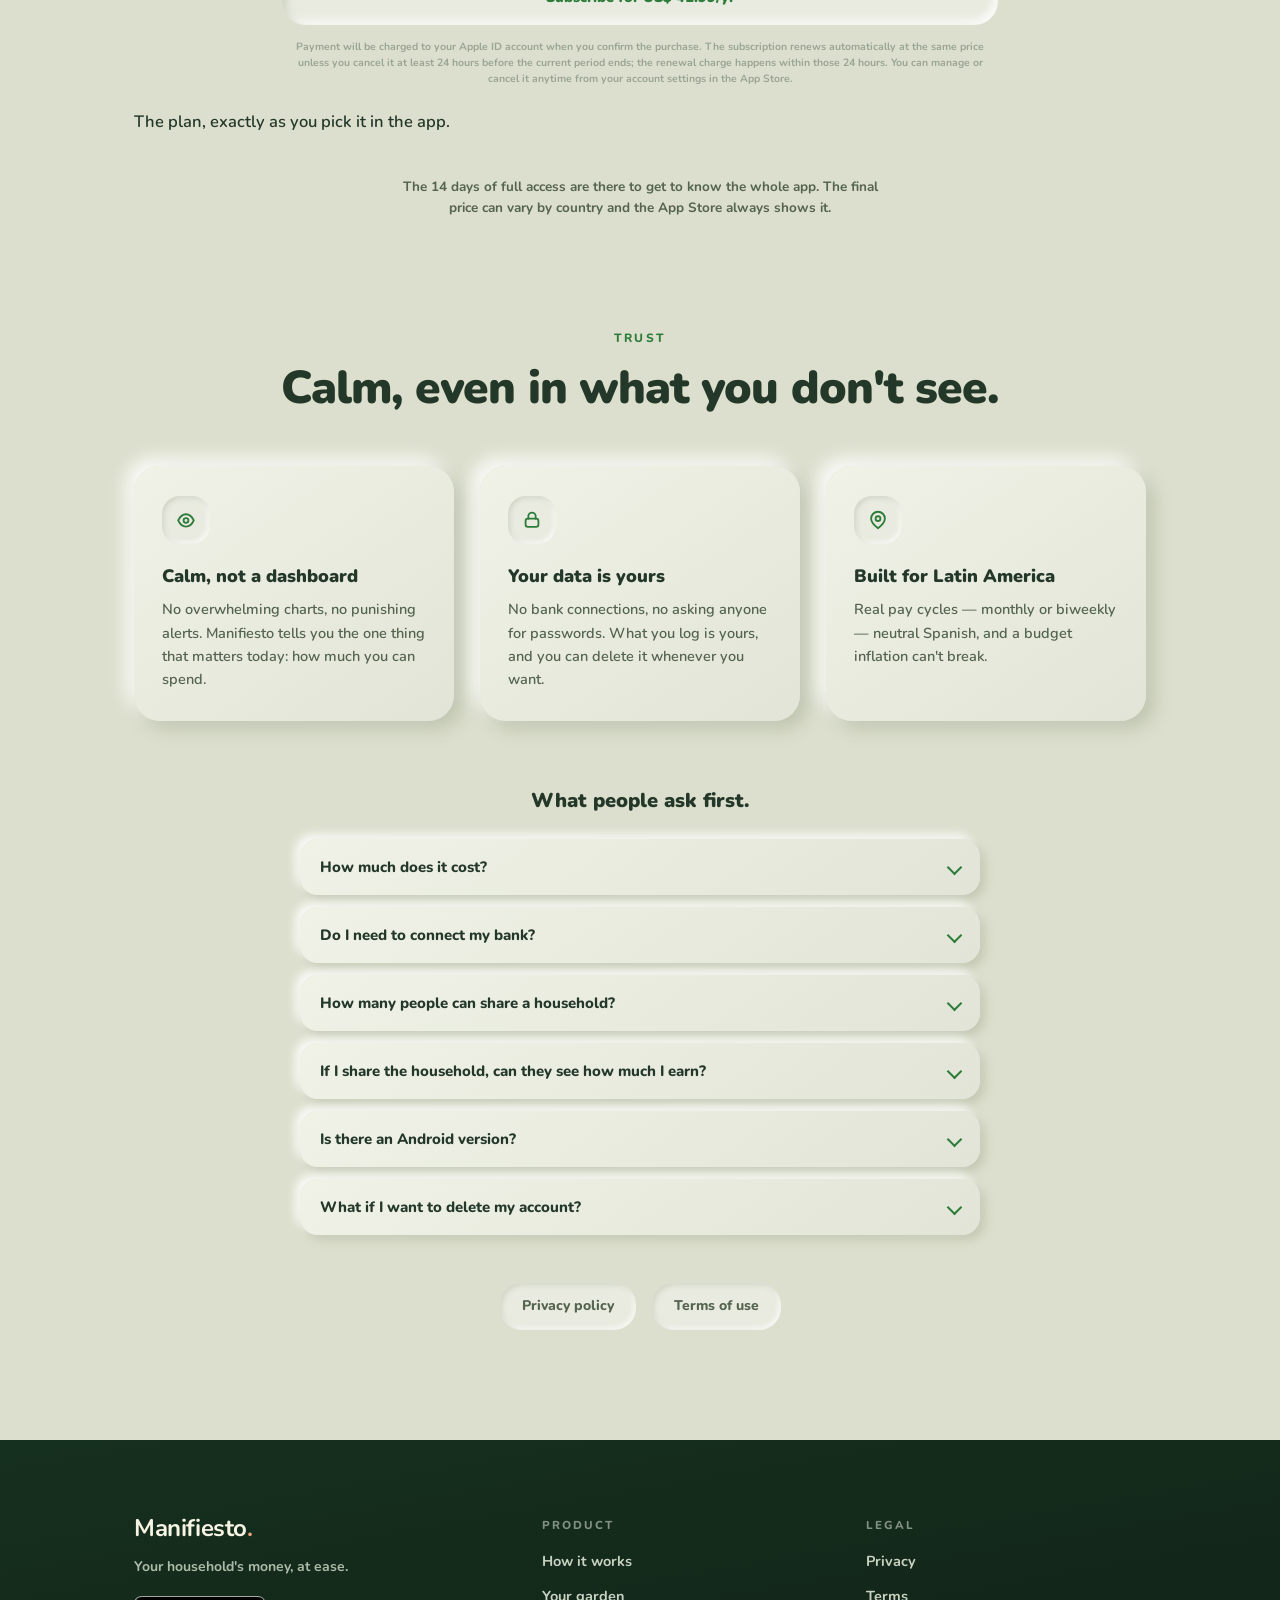
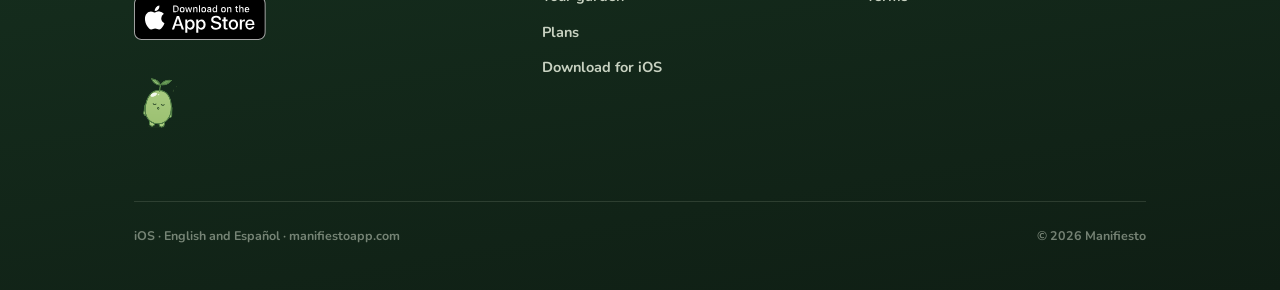
==== commit 280b8e1b: "fix(landing): iOS 15.5 como mínimo, la pregunta del ingreso sin una opción que no existe, sin app-ad" ====
--- a/en/index.html
+++ b/en/index.html
@@ -68,7 +68,7 @@
       {
         "@type": "MobileApplication",
         "name": "Manifiesto",
-        "operatingSystem": "iOS 17+",
+        "operatingSystem": "iOS 15.5+",
         "applicationCategory": "FinanceApplication",
         "inLanguage": "en",
         "description": "Household finance app. Everyone at home sees the same month: daily expenses, fixed bills, savings goals and an assistant.",
@@ -3138,7 +3138,7 @@
         </details>
         <details class="faq__item">
           <summary>If I share the household, can they see how much I earn?</summary>
-          <p>Each person logs the contribution they'll make that month (not necessarily their whole income) and the app works off the total. If you'd rather share only the household total and not the individual breakdown, you can do that from Settings.</p>
+          <p>Each person logs the contribution they'll make that month (not necessarily their whole income) and the app works off the total. In Your space, each person sees their own contribution and the household total.</p>
         </details>
         <details class="faq__item">
           <summary>Is there an Android version?</summary>
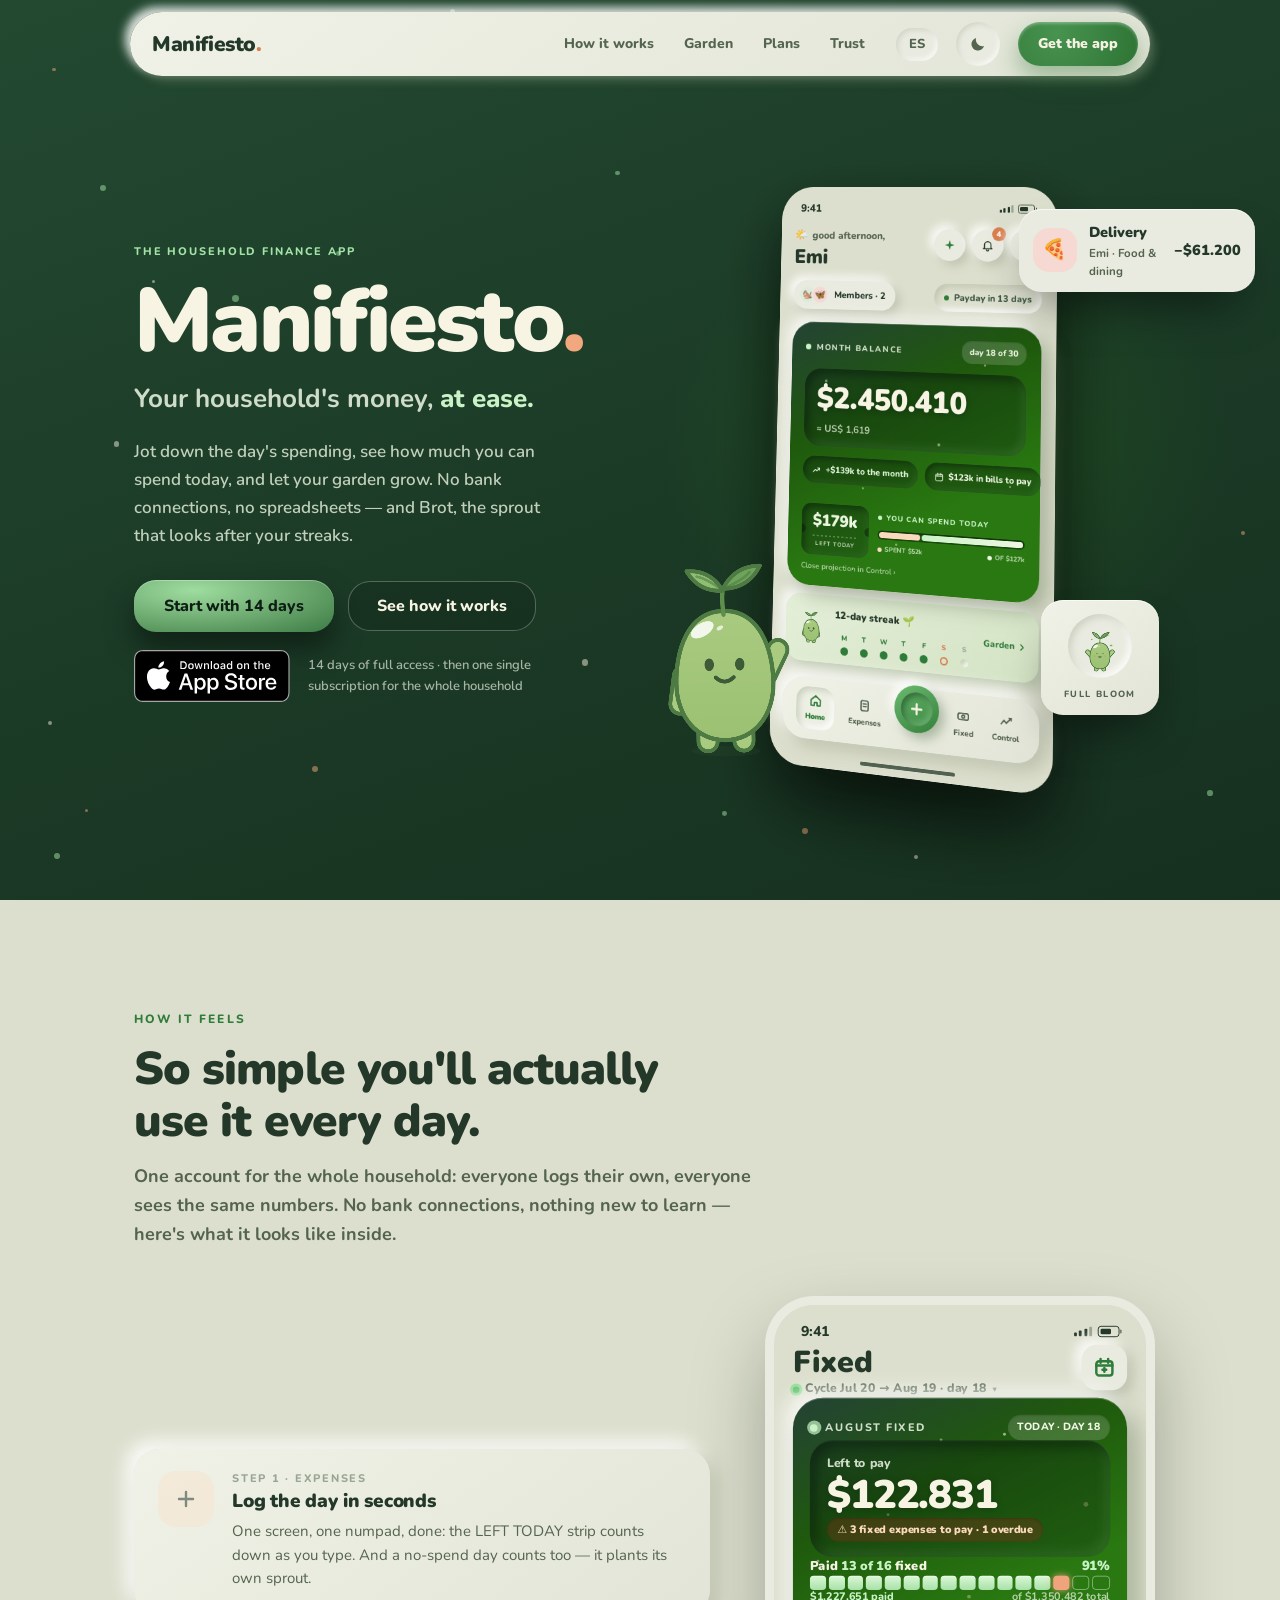
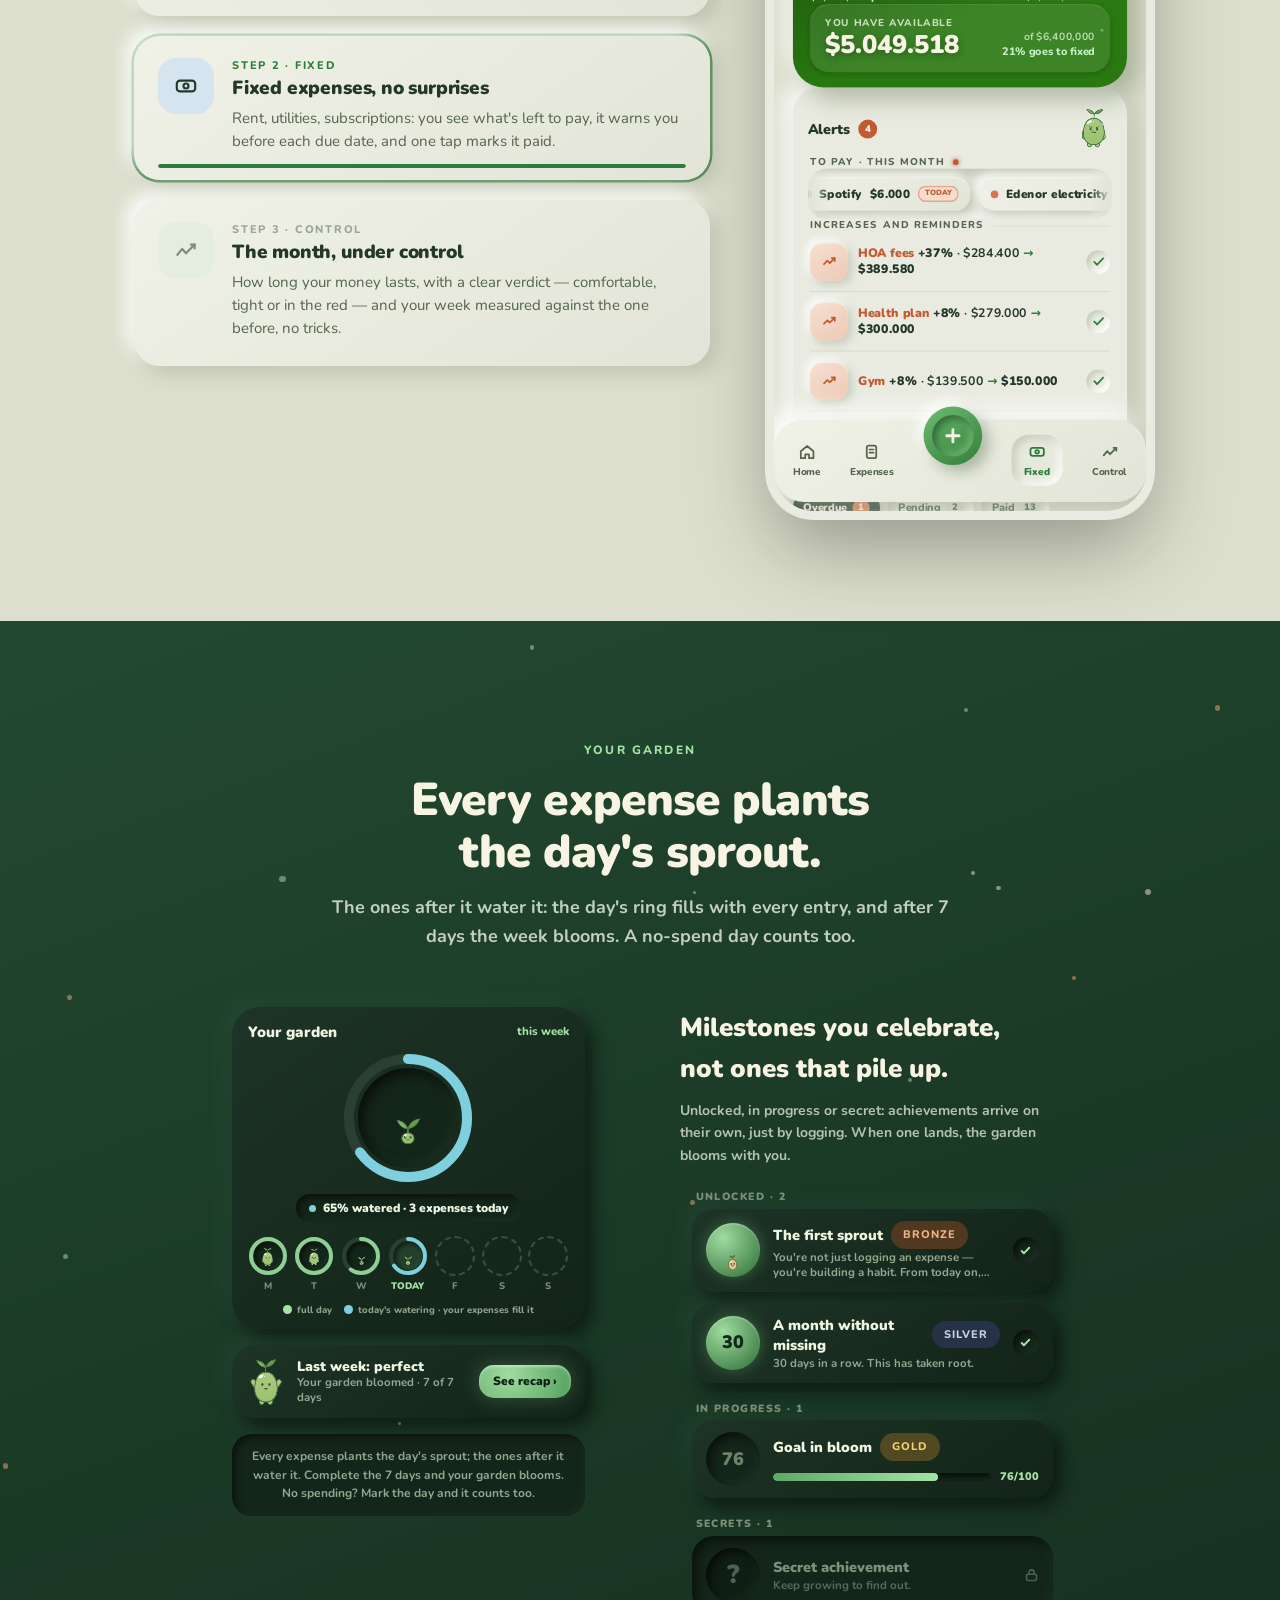
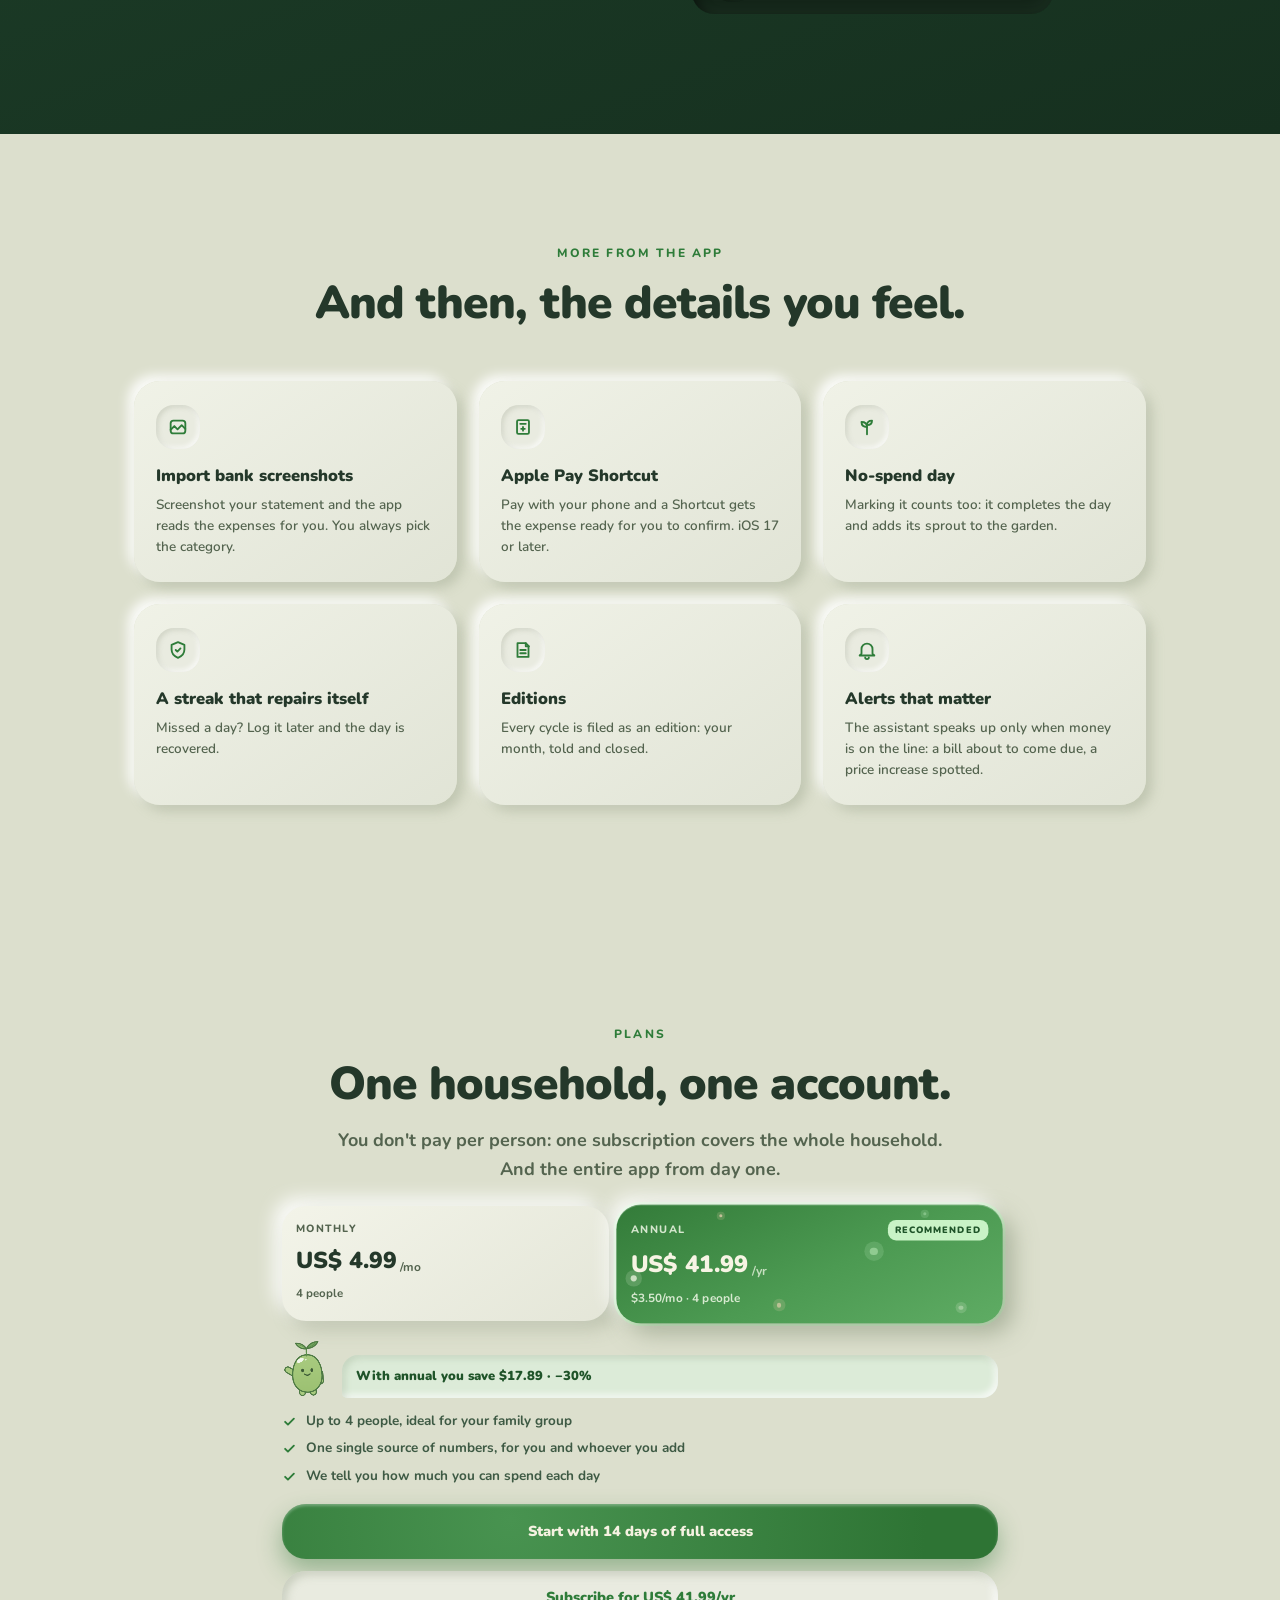
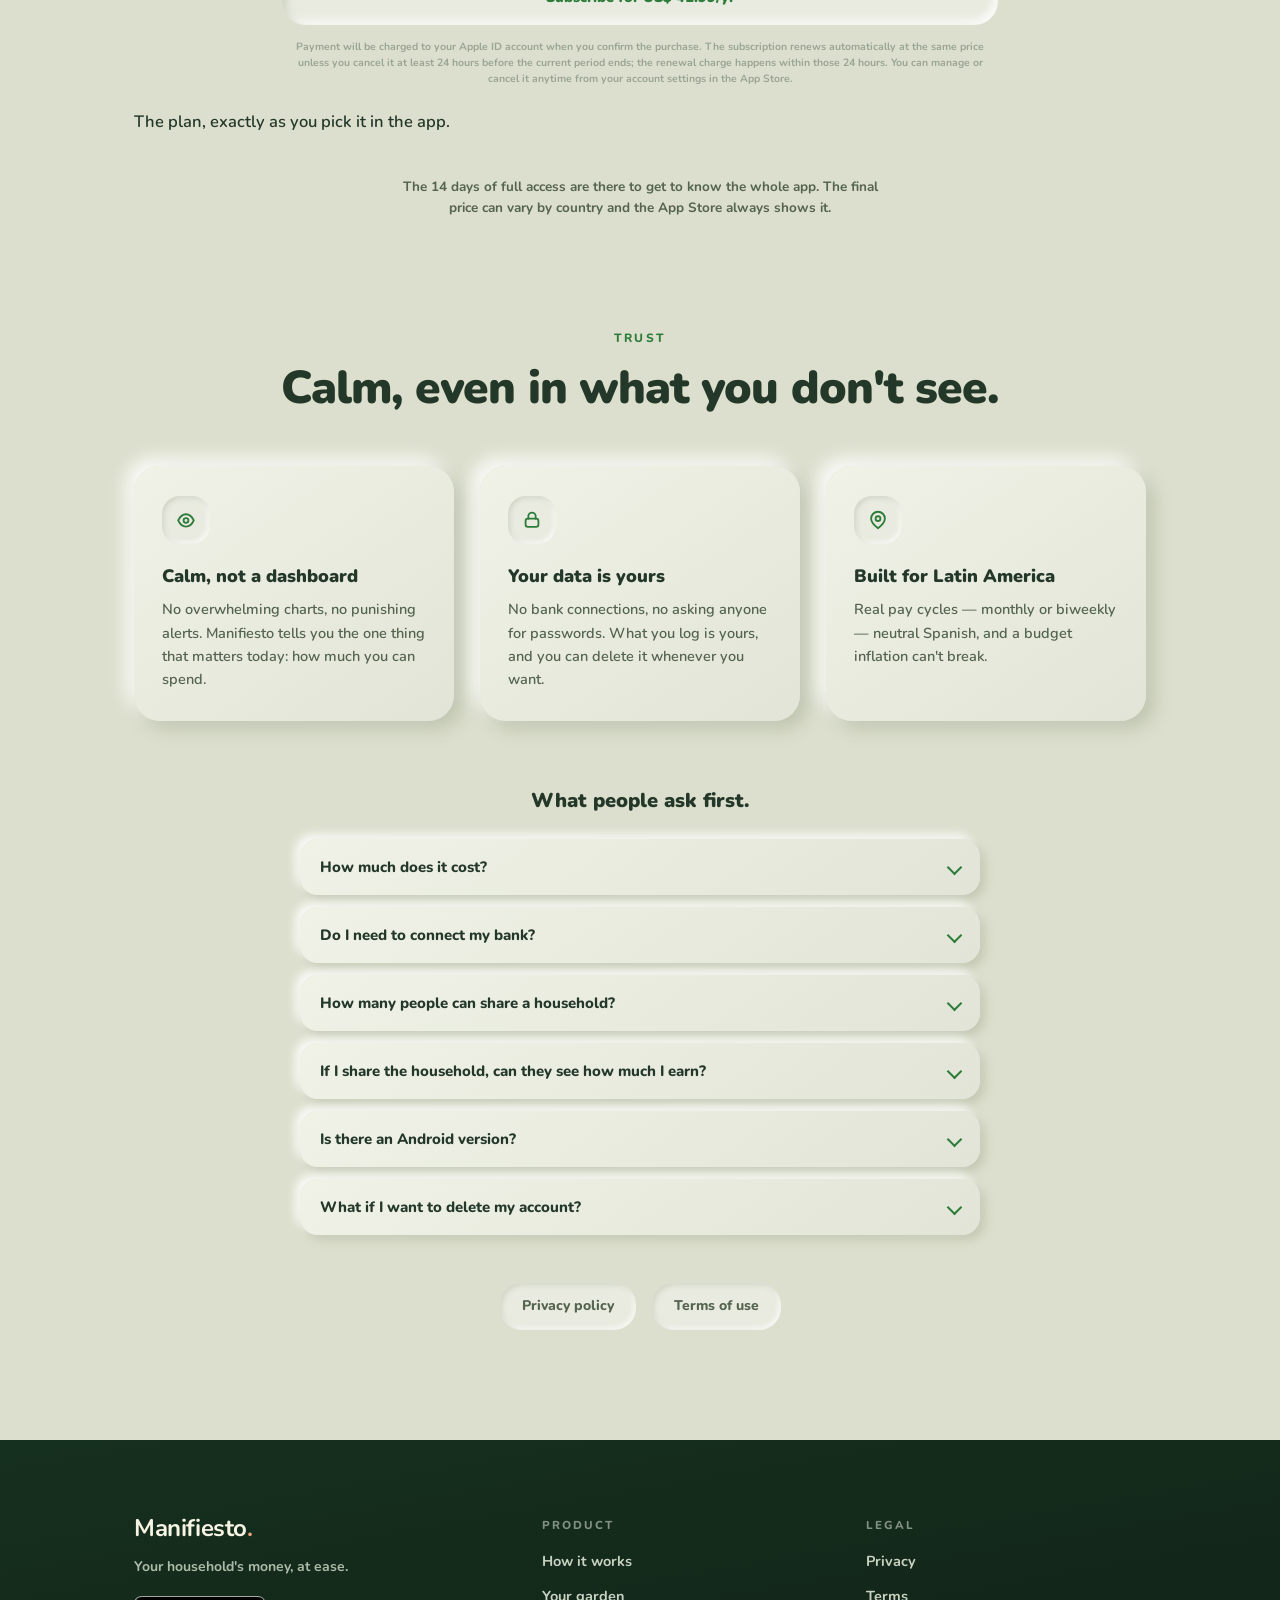
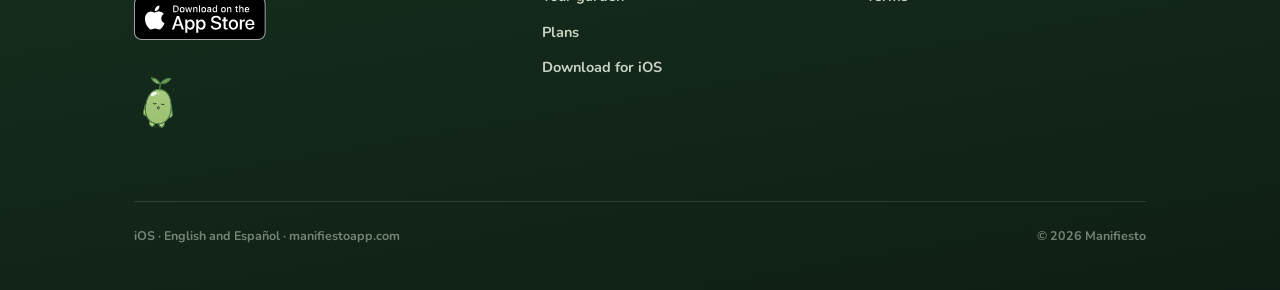
==== commit 74224e9a: "feat(legal): política 1.4 y Términos 1.3 — Mercado Pago, de solo lectura, desde la 2.2.0 La política" ====
--- a/en/index.html
+++ b/en/index.html
@@ -3130,7 +3130,7 @@
         </details>
         <details class="faq__item">
           <summary>Do I need to connect my bank?</summary>
-          <p>No. Manifiesto doesn't connect to banks, wallets or accounts. You log expenses by hand (it's faster than it sounds) and you decide what gets logged and what doesn't.</p>
+          <p>No. Manifiesto doesn't connect to your bank: you log expenses by hand (it's faster than it sounds), from a screenshot or with the Apple Pay shortcut, and you decide what gets logged and what doesn't. Since version 2.2.0, with a plan, you can also connect Mercado Pago, read-only: your payments arrive ready for you to confirm.</p>
         </details>
         <details class="faq__item">
           <summary>How many people can share a household?</summary>
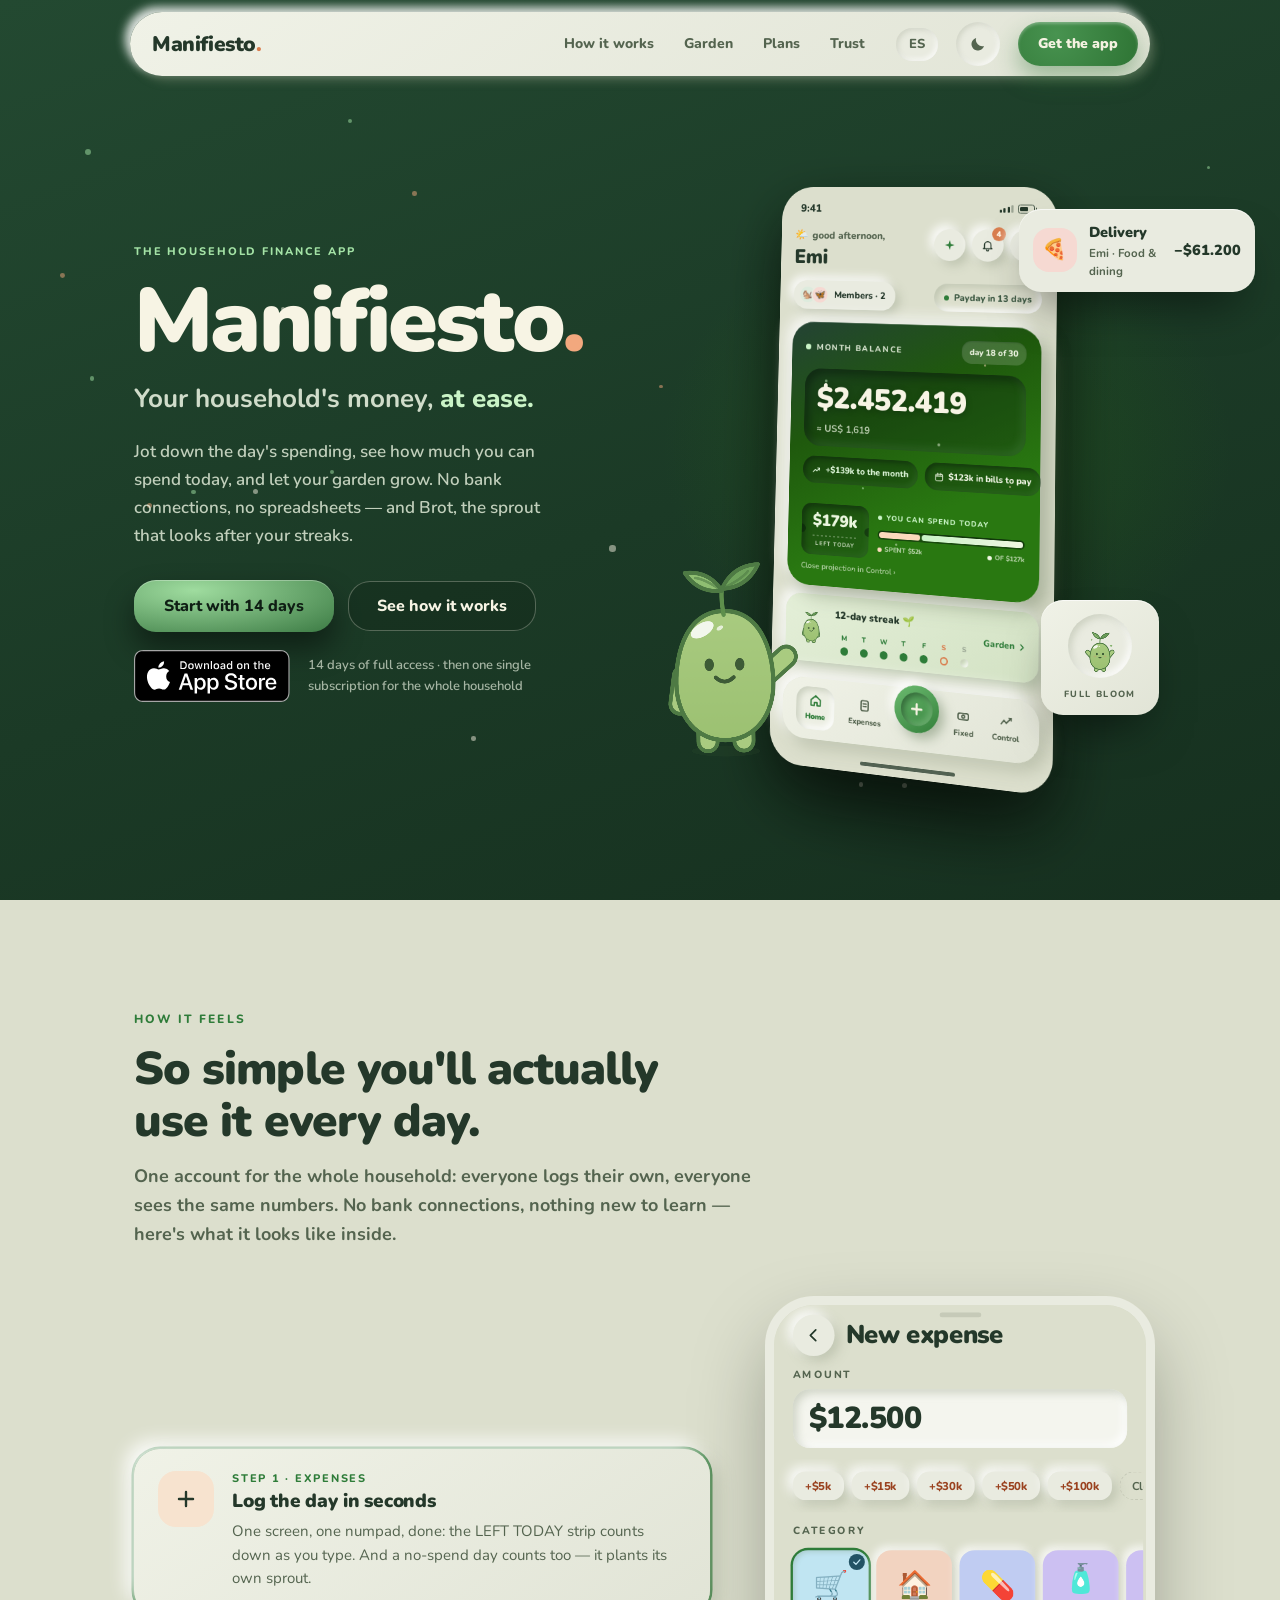
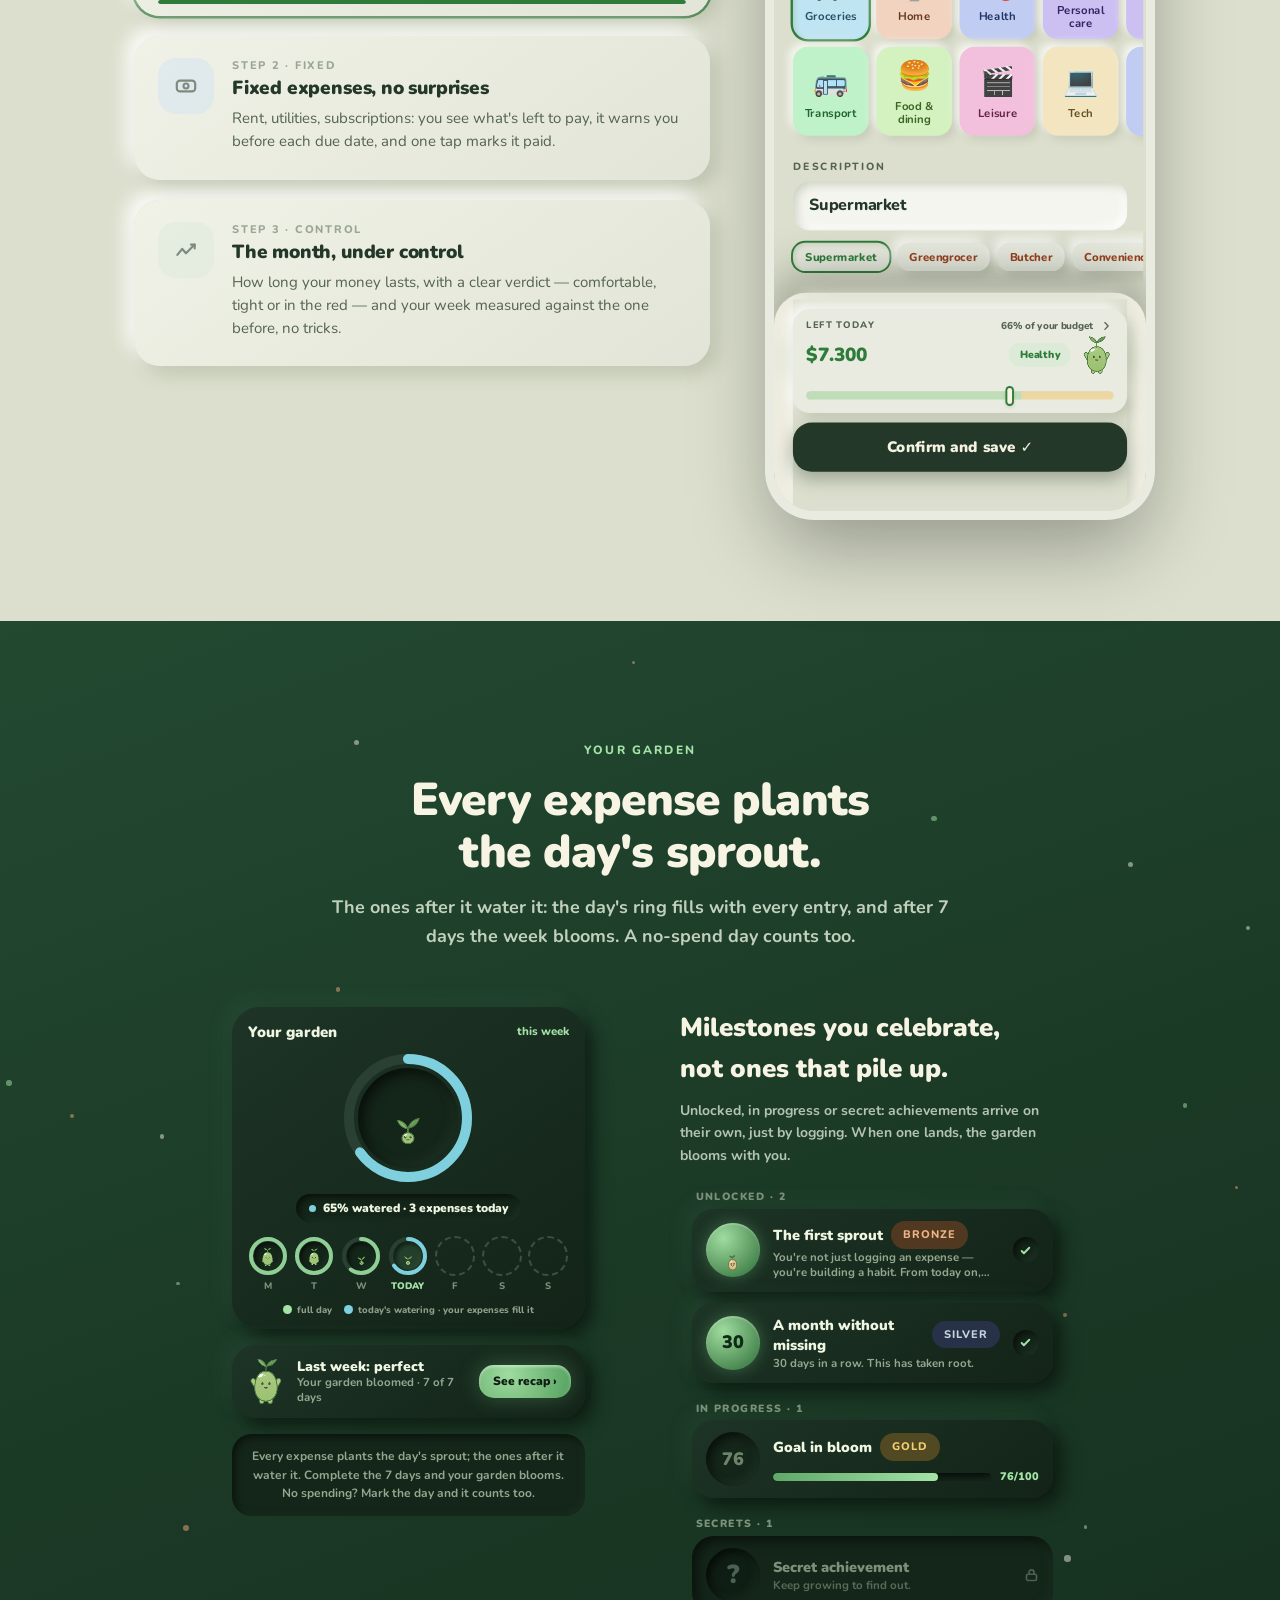
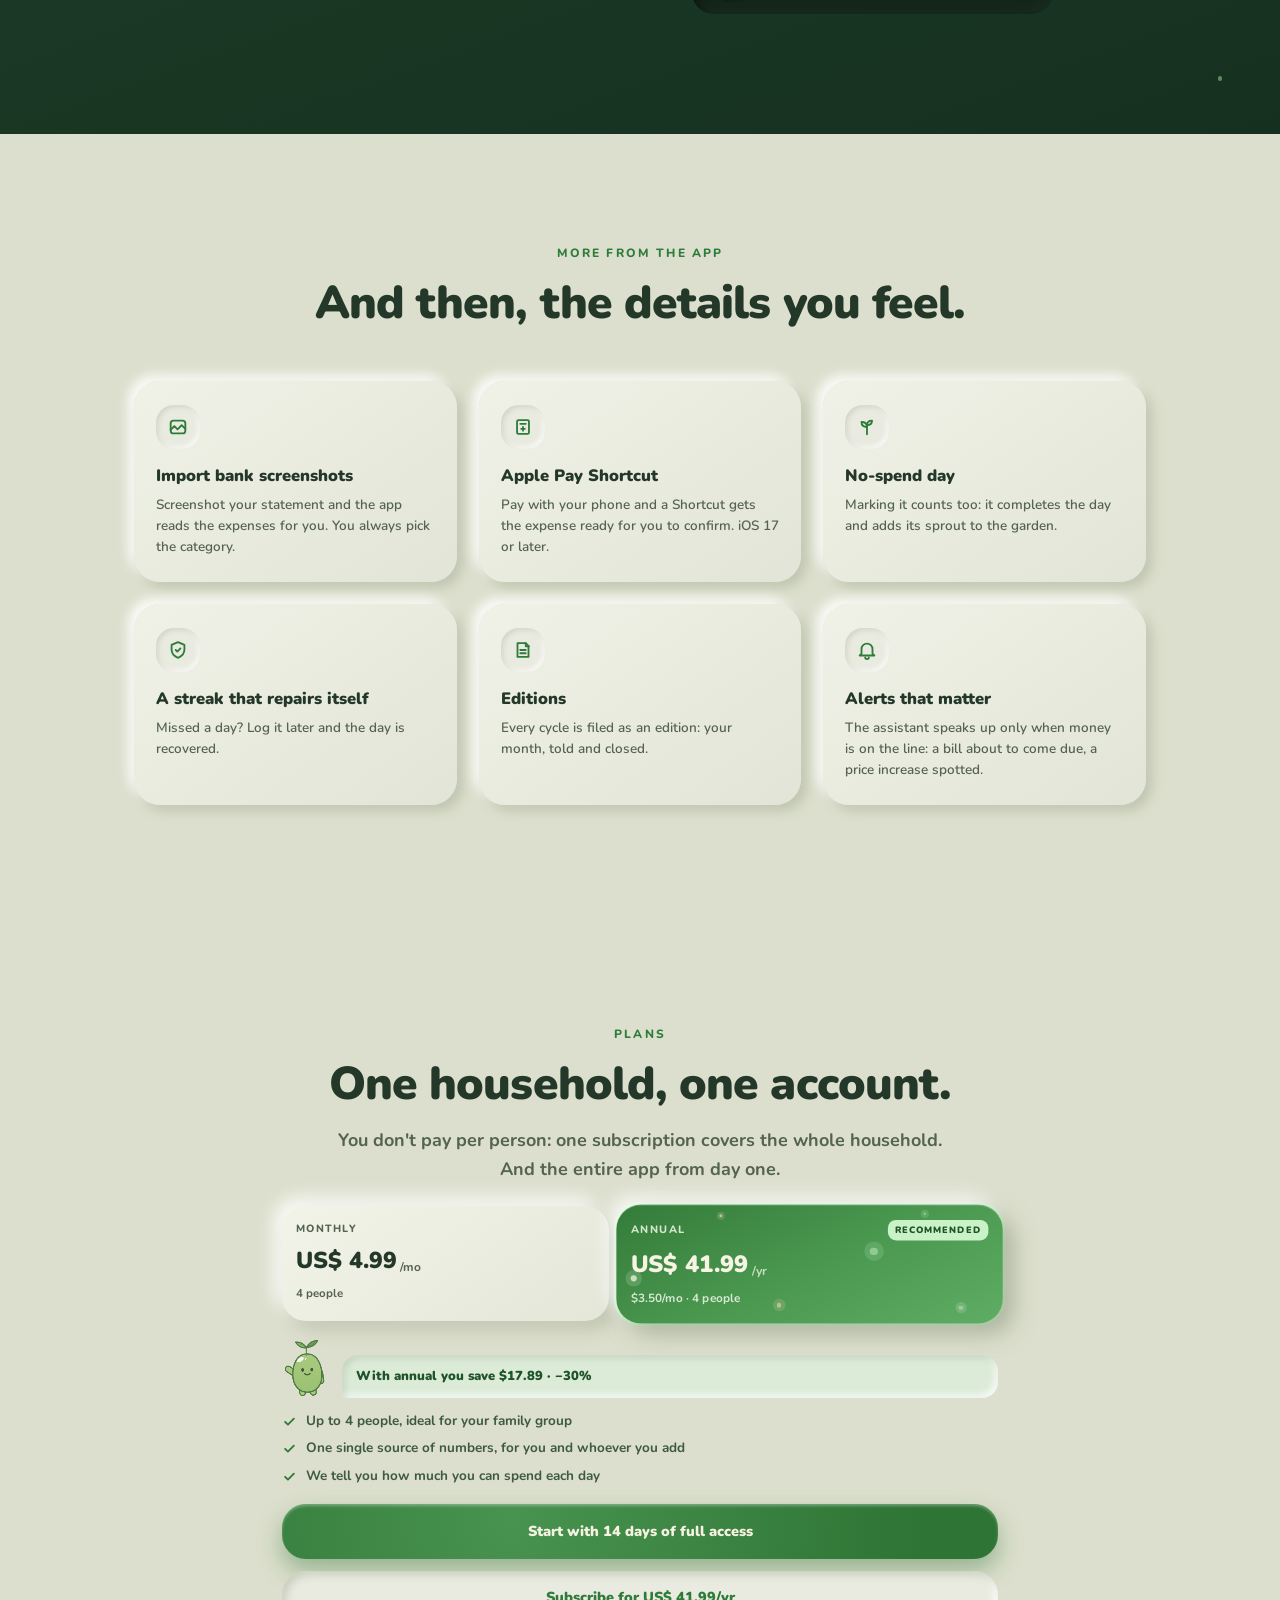
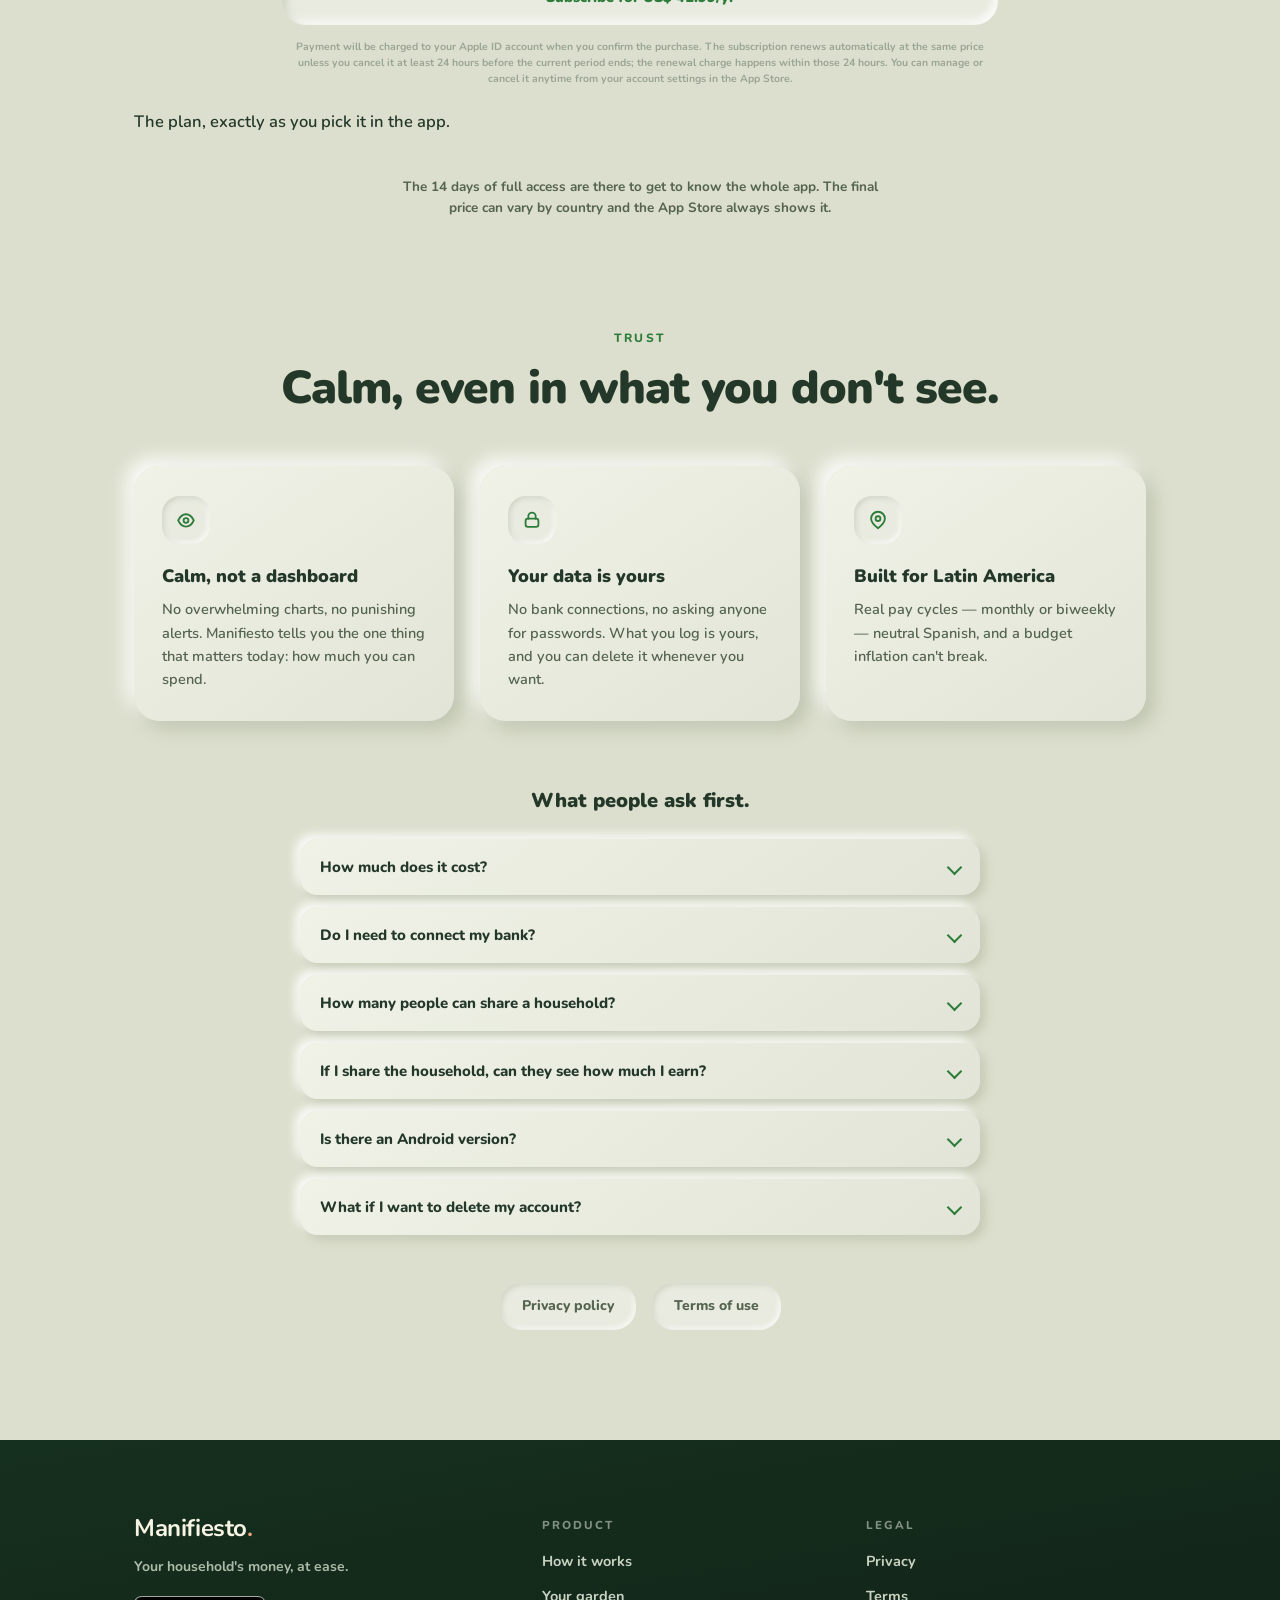
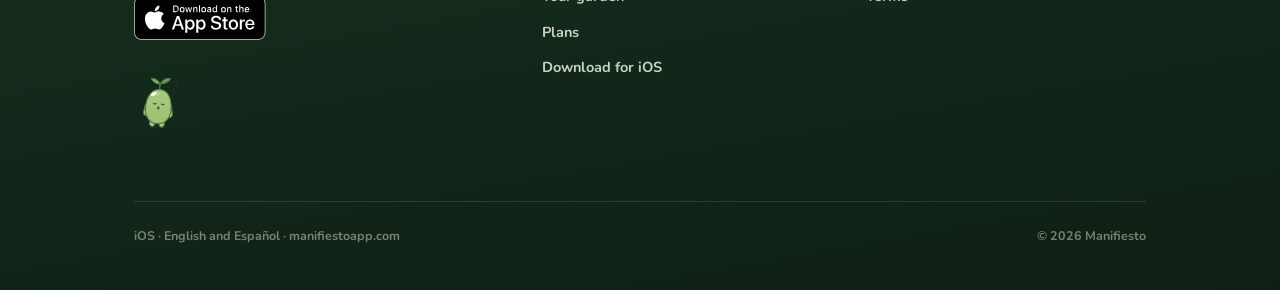
==== commit 8045b149: "fix(legal): "Manifiesto solo lee" en vez de un permiso de solo lectura, y frases más exactas El toke" ====
--- a/en/index.html
+++ b/en/index.html
@@ -3130,7 +3130,7 @@
         </details>
         <details class="faq__item">
           <summary>Do I need to connect my bank?</summary>
-          <p>No. Manifiesto doesn't connect to your bank: you log expenses by hand (it's faster than it sounds), from a screenshot or with the Apple Pay shortcut, and you decide what gets logged and what doesn't. Since version 2.2.0, with a plan, you can also connect Mercado Pago, read-only: your payments arrive ready for you to confirm.</p>
+          <p>No. Manifiesto doesn't connect to your bank: you log expenses by hand (it's faster than it sounds), from a screenshot or with the Apple Pay shortcut, and you decide what gets logged and what doesn't. Since version 2.2.0, on iPhone and in the countries where it is available, with a plan, you can also connect Mercado Pago: Manifiesto only reads your payments and leaves them ready for you to confirm.</p>
         </details>
         <details class="faq__item">
           <summary>How many people can share a household?</summary>
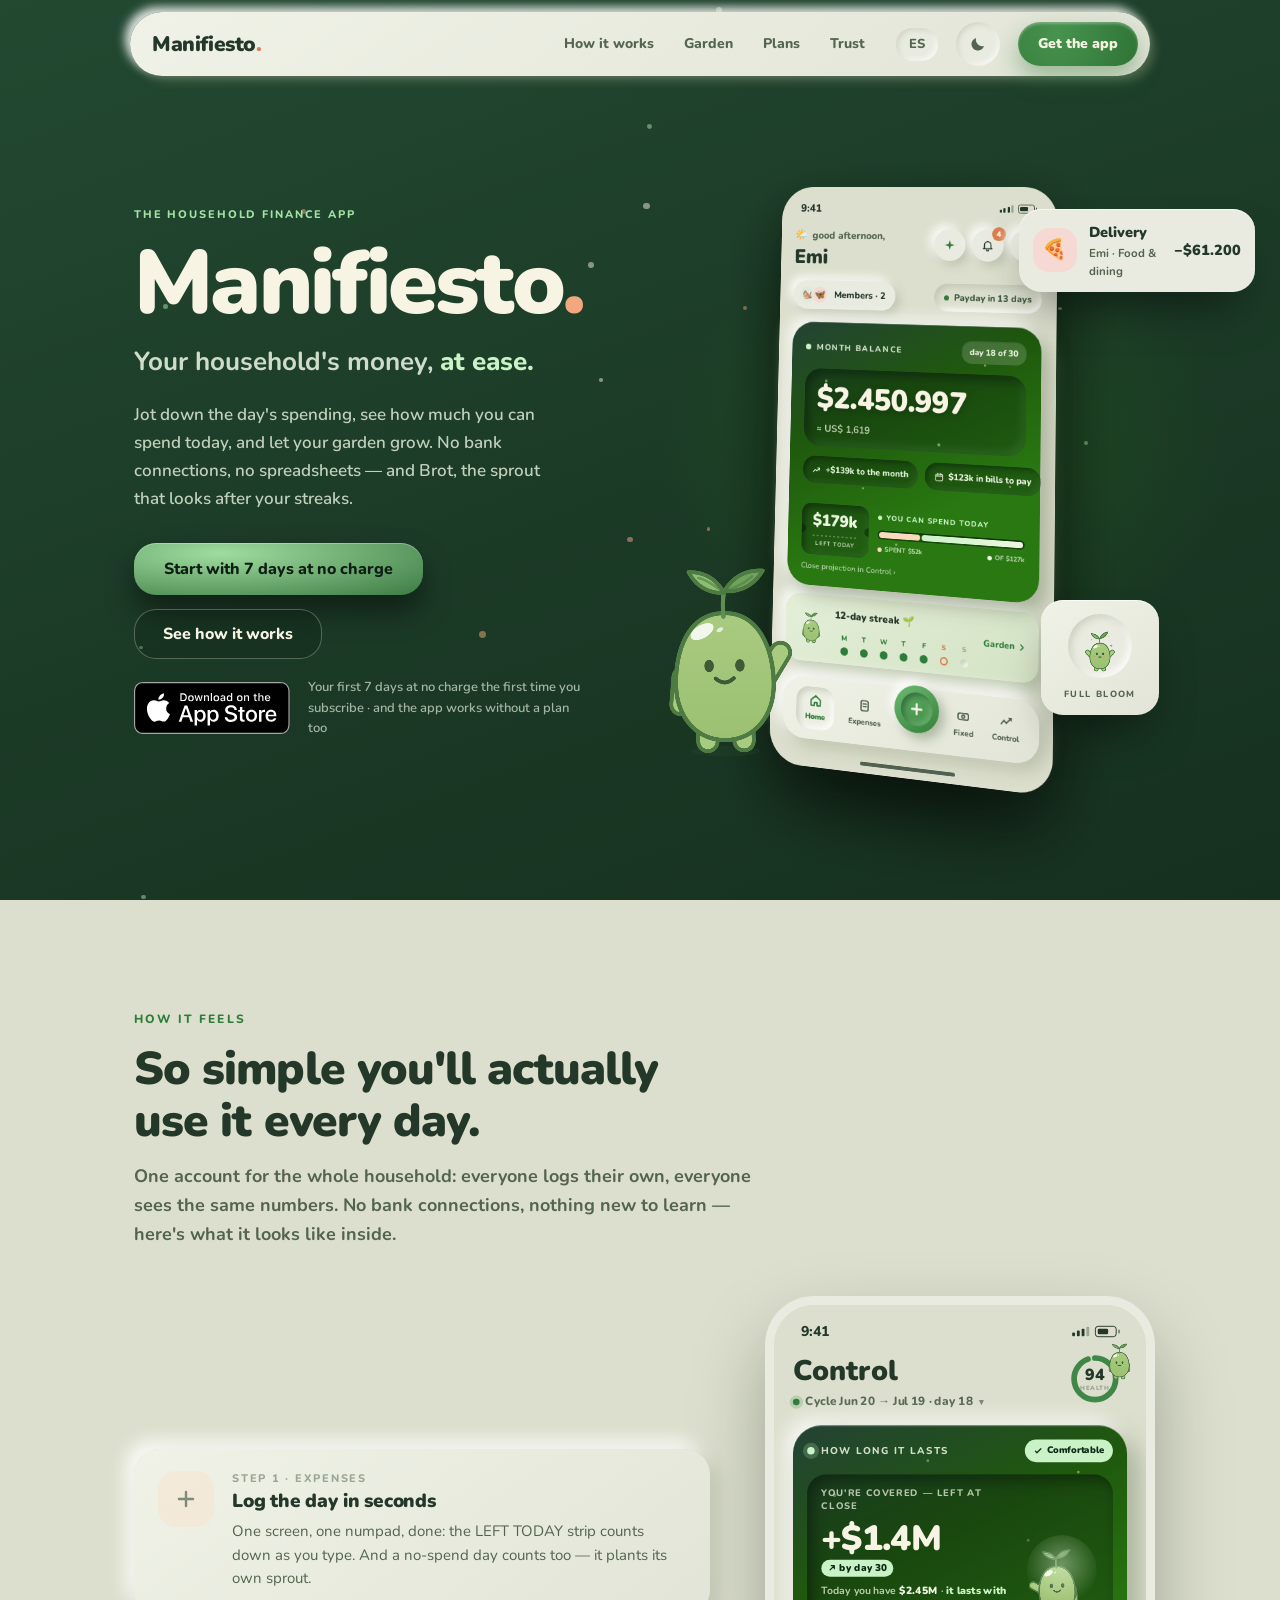
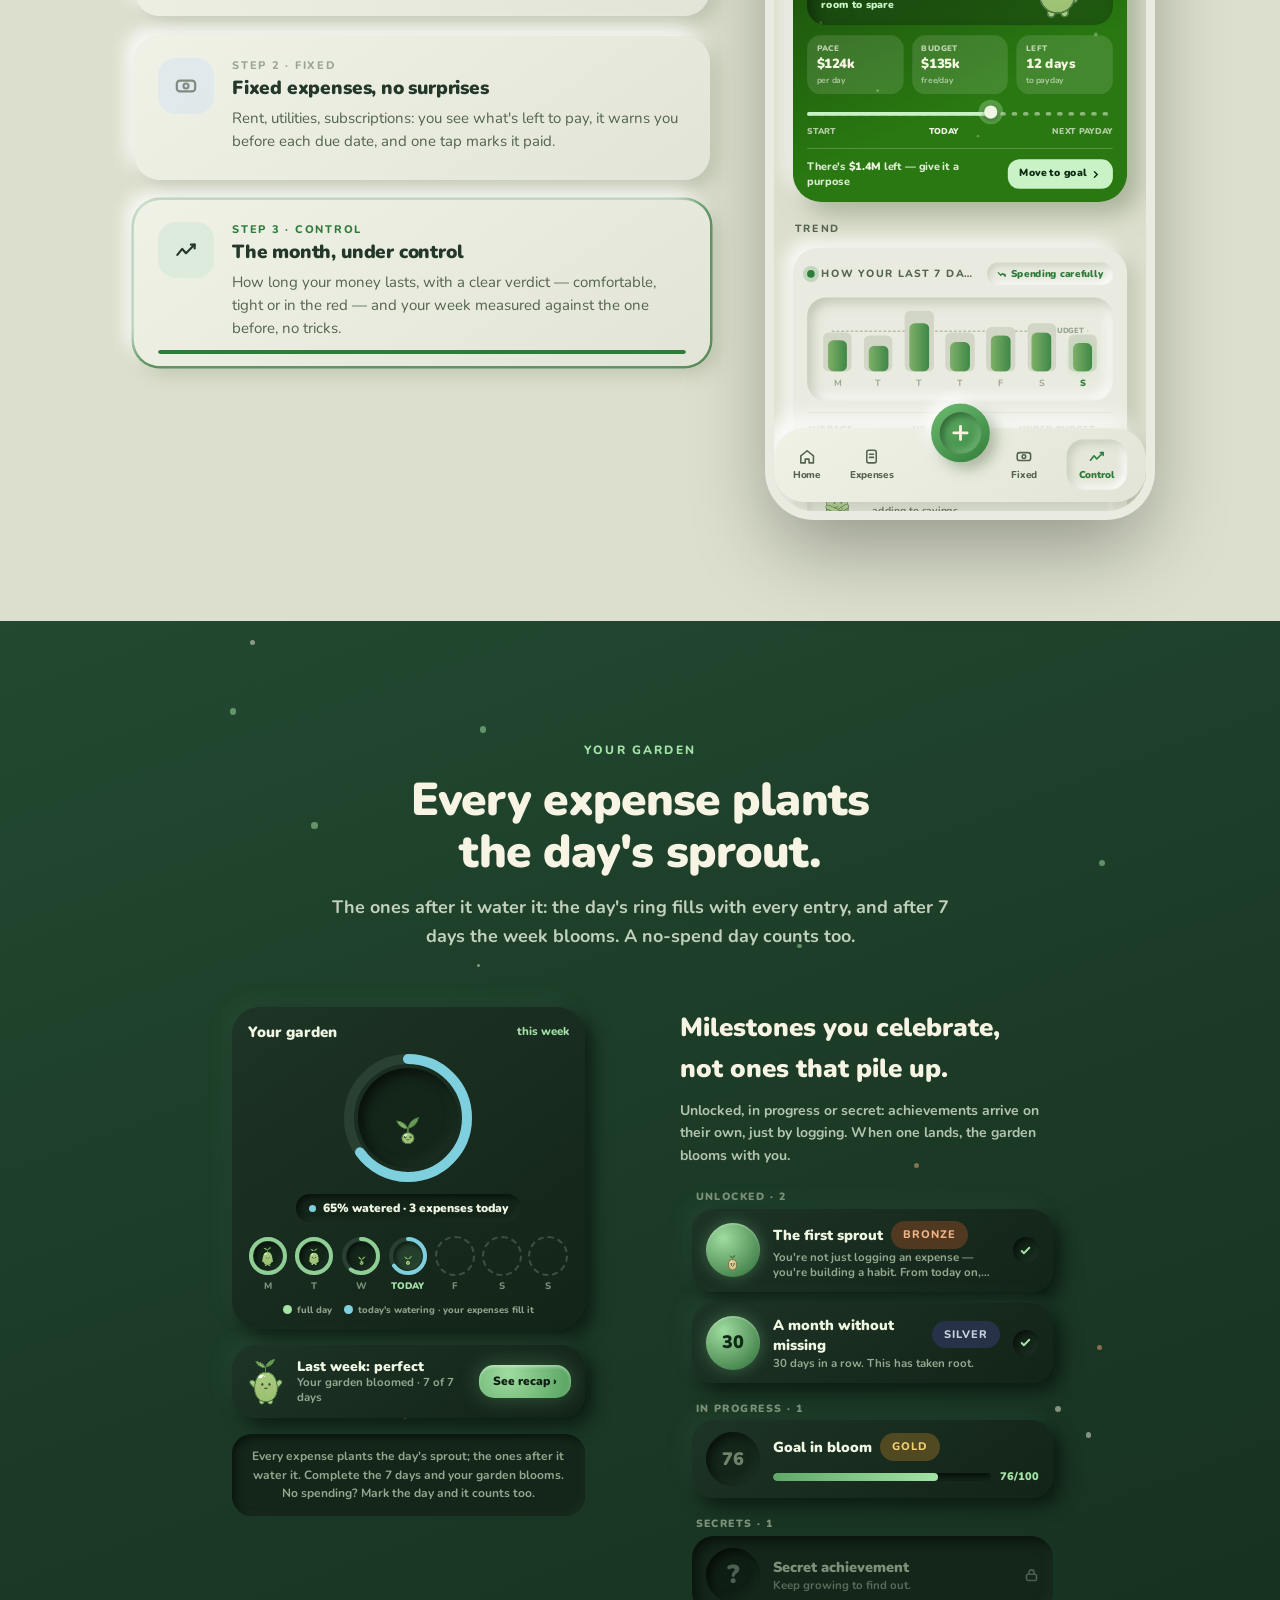
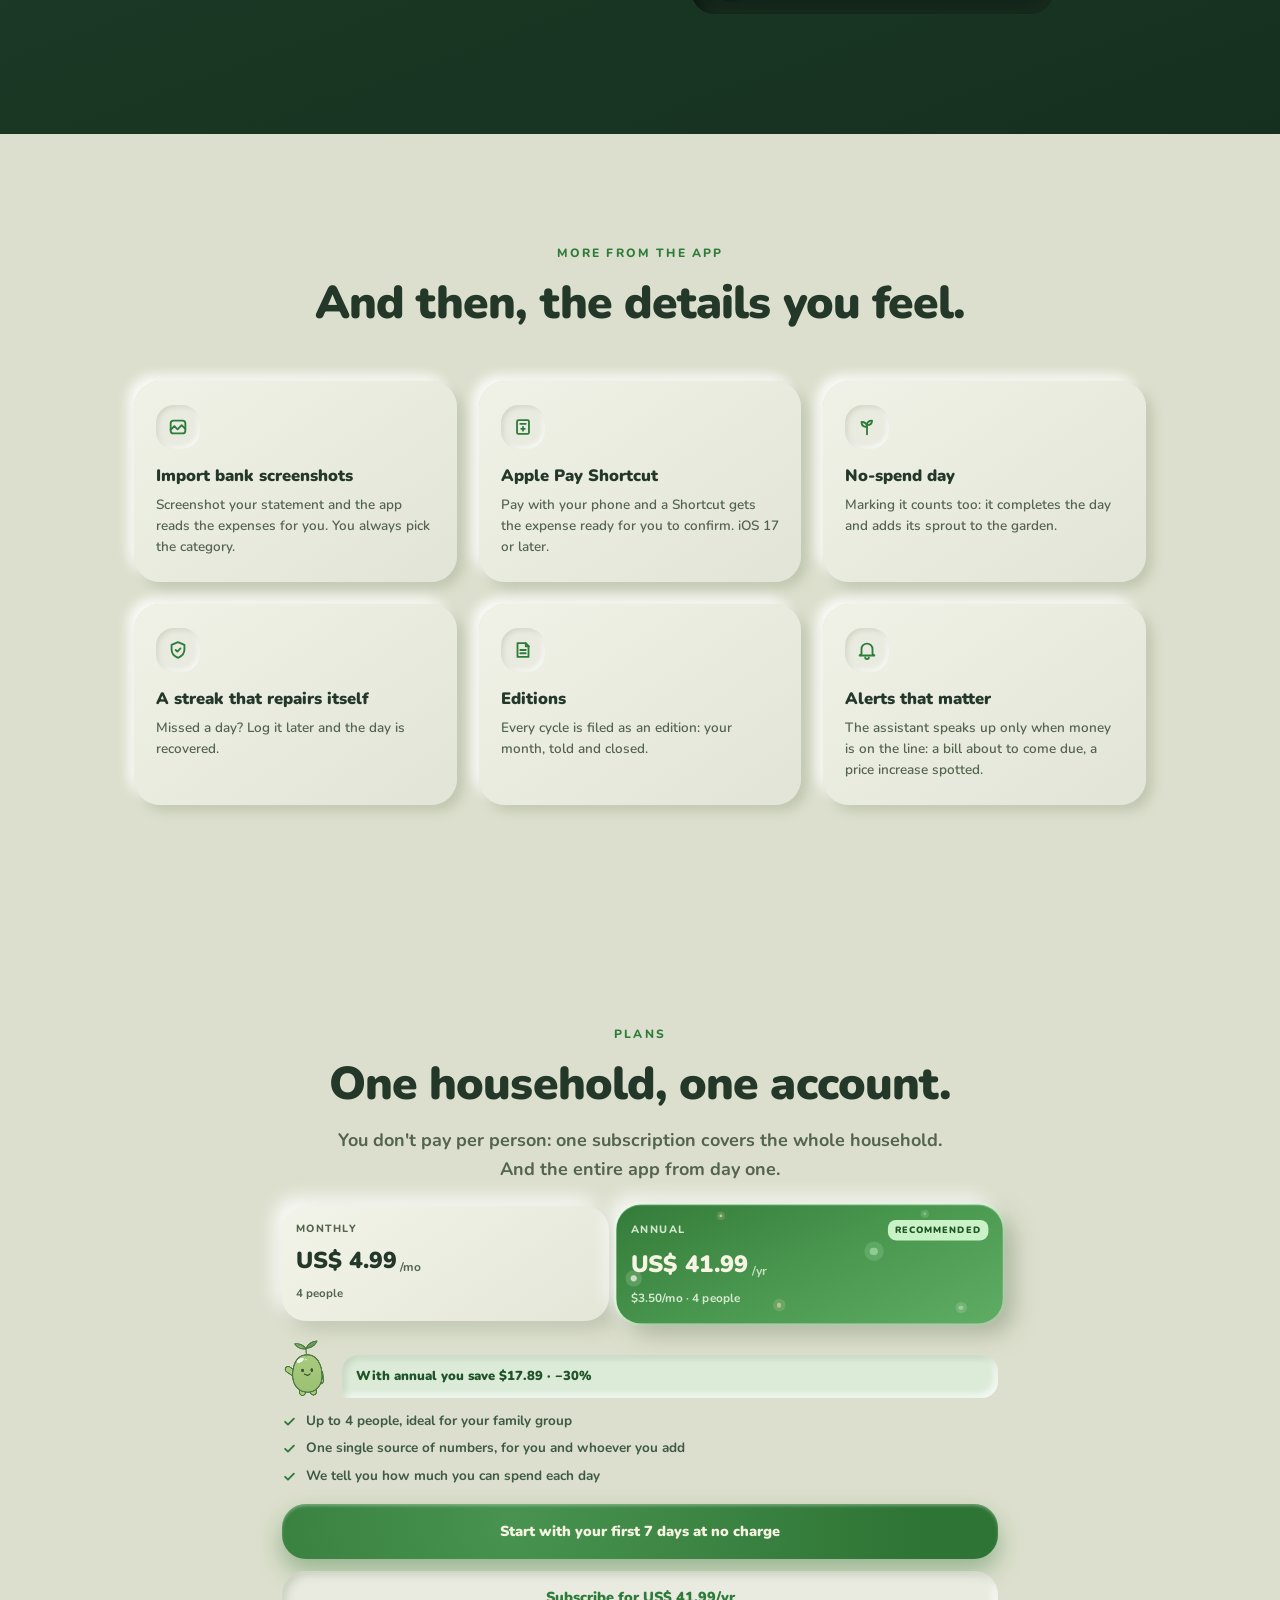
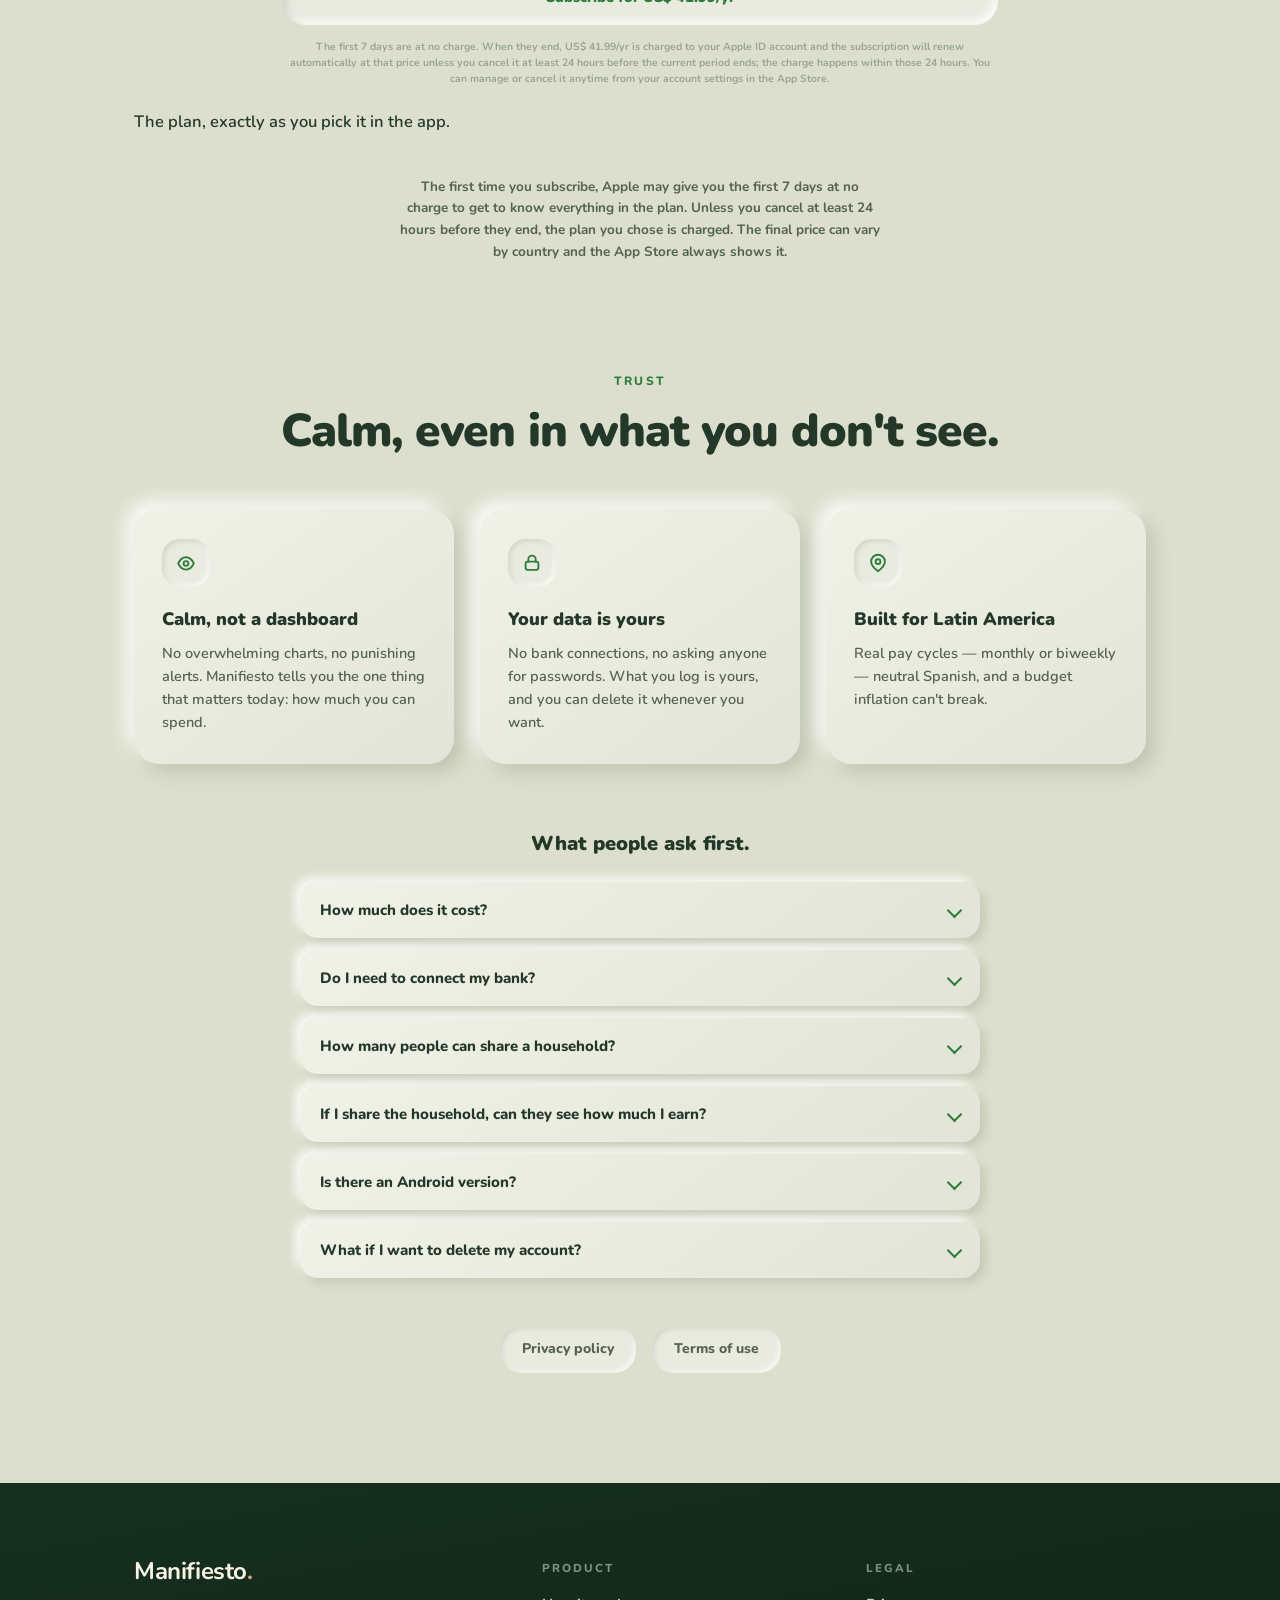
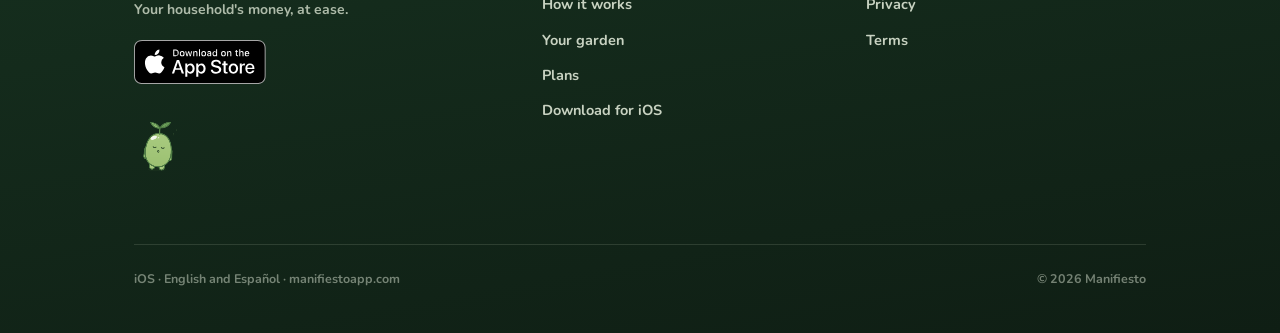
==== commit c2948ef6: "feat(landing): la semana sin cargo de Apple en lugar de los 14 días de acceso completo, para la 2.2." ====
--- a/en/index.html
+++ b/en/index.html
@@ -77,7 +77,7 @@
           "@type": "Offer",
           "price": "4.99",
           "priceCurrency": "USD",
-          "description": "Monthly per-household subscription after 14 days of full access"
+          "description": "Monthly per-household subscription, with your first 7 days at no charge the first time you subscribe"
         }
       },
       {
@@ -717,12 +717,12 @@
       <p class="hf-tagline">Your household's money, <span class="hf-calm">at ease.</span></p>
       <p class="hf-sub">Jot down the day's spending, see how much you can spend today, and let your garden grow. No bank connections, no spreadsheets — and Brot, the sprout that looks after your streaks.</p>
       <div class="hf-ctas">
-        <a class="hf-cta hf-cta-primary" href="https://apps.apple.com/us/app/manifiesto/id6776033487" target="_blank" rel="noopener">Start with 14 days</a>
+        <a class="hf-cta hf-cta-primary" href="https://apps.apple.com/us/app/manifiesto/id6776033487" target="_blank" rel="noopener">Start with 7 days at no charge</a>
         <a class="hf-cta hf-cta-ghost" href="#producto">See how it works</a>
       </div>
       <div class="hf-storerow">
         <a class="asb asb-hero" href="https://apps.apple.com/us/app/manifiesto/id6776033487" target="_blank" rel="noopener" aria-label="Download on the App Store"><svg class="asb-svg" aria-hidden="true" focusable="false" xmlns="http://www.w3.org/2000/svg" viewBox="0 0 119.66407 40"><g><g><g><path d="M110.13477,0H9.53468c-.3667,0-.729,0-1.09473.002-.30615.002-.60986.00781-.91895.0127A13.21476,13.21476,0,0,0,5.5171.19141a6.66509,6.66509,0,0,0-1.90088.627A6.43779,6.43779,0,0,0,1.99757,1.99707,6.25844,6.25844,0,0,0,.81935,3.61816a6.60119,6.60119,0,0,0-.625,1.90332,12.993,12.993,0,0,0-.1792,2.002C.00587,7.83008.00489,8.1377,0,8.44434V31.5586c.00489.3105.00587.6113.01515.9219a12.99232,12.99232,0,0,0,.1792,2.0019,6.58756,6.58756,0,0,0,.625,1.9043A6.20778,6.20778,0,0,0,1.99757,38.001a6.27445,6.27445,0,0,0,1.61865,1.1787,6.70082,6.70082,0,0,0,1.90088.6308,13.45514,13.45514,0,0,0,2.0039.1768c.30909.0068.6128.0107.91895.0107C8.80567,40,9.168,40,9.53468,40H110.13477c.3594,0,.7246,0,1.084-.002.3047,0,.6172-.0039.9219-.0107a13.279,13.279,0,0,0,2-.1768,6.80432,6.80432,0,0,0,1.9082-.6308,6.27742,6.27742,0,0,0,1.6172-1.1787,6.39482,6.39482,0,0,0,1.1816-1.6143,6.60413,6.60413,0,0,0,.6191-1.9043,13.50643,13.50643,0,0,0,.1856-2.0019c.0039-.3106.0039-.6114.0039-.9219.0078-.3633.0078-.7246.0078-1.0938V9.53613c0-.36621,0-.72949-.0078-1.09179,0-.30664,0-.61426-.0039-.9209a13.5071,13.5071,0,0,0-.1856-2.002,6.6177,6.6177,0,0,0-.6191-1.90332,6.46619,6.46619,0,0,0-2.7988-2.7998,6.76754,6.76754,0,0,0-1.9082-.627,13.04394,13.04394,0,0,0-2-.17676c-.3047-.00488-.6172-.01074-.9219-.01269-.3594-.002-.7246-.002-1.084-.002Z" style="fill: #a6a6a6"/><path d="M8.44483,39.125c-.30468,0-.602-.0039-.90429-.0107a12.68714,12.68714,0,0,1-1.86914-.1631,5.88381,5.88381,0,0,1-1.65674-.5479,5.40573,5.40573,0,0,1-1.397-1.0166,5.32082,5.32082,0,0,1-1.02051-1.3965,5.72186,5.72186,0,0,1-.543-1.6572,12.41351,12.41351,0,0,1-.1665-1.875c-.00634-.2109-.01464-.9131-.01464-.9131V8.44434S.88185,7.75293.8877,7.5498a12.37039,12.37039,0,0,1,.16553-1.87207,5.7555,5.7555,0,0,1,.54346-1.6621A5.37349,5.37349,0,0,1,2.61183,2.61768,5.56543,5.56543,0,0,1,4.01417,1.59521a5.82309,5.82309,0,0,1,1.65332-.54394A12.58589,12.58589,0,0,1,7.543.88721L8.44532.875H111.21387l.9131.0127a12.38493,12.38493,0,0,1,1.8584.16259,5.93833,5.93833,0,0,1,1.6709.54785,5.59374,5.59374,0,0,1,2.415,2.41993,5.76267,5.76267,0,0,1,.5352,1.64892,12.995,12.995,0,0,1,.1738,1.88721c.0029.2832.0029.5874.0029.89014.0079.375.0079.73193.0079,1.09179V30.4648c0,.3633,0,.7178-.0079,1.0752,0,.3252,0,.6231-.0039.9297a12.73126,12.73126,0,0,1-.1709,1.8535,5.739,5.739,0,0,1-.54,1.67,5.48029,5.48029,0,0,1-1.0156,1.3857,5.4129,5.4129,0,0,1-1.3994,1.0225,5.86168,5.86168,0,0,1-1.668.5498,12.54218,12.54218,0,0,1-1.8692.1631c-.2929.0068-.5996.0107-.8974.0107l-1.084.002Z"/></g><g data-name="&lt;Group&gt;"><g data-name="&lt;Group&gt;"><g data-name="&lt;Group&gt;"><path data-name="&lt;Path&gt;" d="M24.76888,20.30068a4.94881,4.94881,0,0,1,2.35656-4.15206,5.06566,5.06566,0,0,0-3.99116-2.15768c-1.67924-.17626-3.30719,1.00483-4.1629,1.00483-.87227,0-2.18977-.98733-3.6085-.95814a5.31529,5.31529,0,0,0-4.47292,2.72787c-1.934,3.34842-.49141,8.26947,1.3612,10.97608.9269,1.32535,2.01018,2.8058,3.42763,2.7533,1.38706-.05753,1.9051-.88448,3.5794-.88448,1.65876,0,2.14479.88448,3.591.8511,1.48838-.02416,2.42613-1.33124,3.32051-2.66914a10.962,10.962,0,0,0,1.51842-3.09251A4.78205,4.78205,0,0,1,24.76888,20.30068Z" style="fill: #fff"/><path data-name="&lt;Path&gt;" d="M22.03725,12.21089a4.87248,4.87248,0,0,0,1.11452-3.49062,4.95746,4.95746,0,0,0-3.20758,1.65961,4.63634,4.63634,0,0,0-1.14371,3.36139A4.09905,4.09905,0,0,0,22.03725,12.21089Z" style="fill: #fff"/></g></g><g><path d="M42.30227,27.13965h-4.7334l-1.13672,3.35645H34.42727l4.4834-12.418h2.083l4.4834,12.418H43.438ZM38.0591,25.59082h3.752l-1.84961-5.44727h-.05176Z" style="fill: #fff"/><path d="M55.15969,25.96973c0,2.81348-1.50586,4.62109-3.77832,4.62109a3.0693,3.0693,0,0,1-2.84863-1.584h-.043v4.48438h-1.8584V21.44238H48.4302v1.50586h.03418a3.21162,3.21162,0,0,1,2.88281-1.60059C53.645,21.34766,55.15969,23.16406,55.15969,25.96973Zm-1.91016,0c0-1.833-.94727-3.03809-2.39258-3.03809-1.41992,0-2.375,1.23047-2.375,3.03809,0,1.82422.95508,3.0459,2.375,3.0459C52.30227,29.01563,53.24953,27.81934,53.24953,25.96973Z" style="fill: #fff"/><path d="M65.12453,25.96973c0,2.81348-1.50586,4.62109-3.77832,4.62109a3.0693,3.0693,0,0,1-2.84863-1.584h-.043v4.48438h-1.8584V21.44238H58.395v1.50586h.03418A3.21162,3.21162,0,0,1,61.312,21.34766C63.60988,21.34766,65.12453,23.16406,65.12453,25.96973Zm-1.91016,0c0-1.833-.94727-3.03809-2.39258-3.03809-1.41992,0-2.375,1.23047-2.375,3.03809,0,1.82422.95508,3.0459,2.375,3.0459C62.26711,29.01563,63.21438,27.81934,63.21438,25.96973Z" style="fill: #fff"/><path d="M71.71047,27.03613c.1377,1.23145,1.334,2.04,2.96875,2.04,1.56641,0,2.69336-.80859,2.69336-1.91895,0-.96387-.67969-1.541-2.28906-1.93652l-1.60937-.3877c-2.28027-.55078-3.33887-1.61719-3.33887-3.34766,0-2.14258,1.86719-3.61426,4.51855-3.61426,2.624,0,4.42285,1.47168,4.4834,3.61426h-1.876c-.1123-1.23926-1.13672-1.9873-2.63379-1.9873s-2.52148.75684-2.52148,1.8584c0,.87793.6543,1.39453,2.25488,1.79l1.36816.33594c2.54785.60254,3.60645,1.626,3.60645,3.44238,0,2.32324-1.85059,3.77832-4.79395,3.77832-2.75391,0-4.61328-1.4209-4.7334-3.667Z" style="fill: #fff"/><path d="M83.34621,19.2998v2.14258h1.72168v1.47168H83.34621v4.99121c0,.77539.34473,1.13672,1.10156,1.13672a5.80752,5.80752,0,0,0,.61133-.043v1.46289a5.10351,5.10351,0,0,1-1.03223.08594c-1.833,0-2.54785-.68848-2.54785-2.44434V22.91406H80.16262V21.44238H81.479V19.2998Z" style="fill: #fff"/><path d="M86.065,25.96973c0-2.84863,1.67773-4.63867,4.29395-4.63867,2.625,0,4.29492,1.79,4.29492,4.63867,0,2.85645-1.66113,4.63867-4.29492,4.63867C87.72609,30.6084,86.065,28.82617,86.065,25.96973Zm6.69531,0c0-1.9541-.89551-3.10742-2.40137-3.10742s-2.40039,1.16211-2.40039,3.10742c0,1.96191.89453,3.10645,2.40039,3.10645S92.76027,27.93164,92.76027,25.96973Z" style="fill: #fff"/><path d="M96.18606,21.44238h1.77246v1.541h.043a2.1594,2.1594,0,0,1,2.17773-1.63574,2.86616,2.86616,0,0,1,.63672.06934v1.73828a2.59794,2.59794,0,0,0-.835-.1123,1.87264,1.87264,0,0,0-1.93652,2.083v5.37012h-1.8584Z" style="fill: #fff"/><path d="M109.3843,27.83691c-.25,1.64355-1.85059,2.77148-3.89844,2.77148-2.63379,0-4.26855-1.76465-4.26855-4.5957,0-2.83984,1.64355-4.68164,4.19043-4.68164,2.50488,0,4.08008,1.7207,4.08008,4.46582v.63672h-6.39453v.1123a2.358,2.358,0,0,0,2.43555,2.56445,2.04834,2.04834,0,0,0,2.09082-1.27344Zm-6.28223-2.70215h4.52637a2.1773,2.1773,0,0,0-2.2207-2.29785A2.292,2.292,0,0,0,103.10207,25.13477Z" style="fill: #fff"/></g></g></g><g data-name="&lt;Group&gt;"><g><path d="M37.82619,8.731a2.63964,2.63964,0,0,1,2.80762,2.96484c0,1.90625-1.03027,3.002-2.80762,3.002H35.67092V8.731Zm-1.22852,5.123h1.125a1.87588,1.87588,0,0,0,1.96777-2.146,1.881,1.881,0,0,0-1.96777-2.13379h-1.125Z" style="fill: #fff"/><path d="M41.68068,12.44434a2.13323,2.13323,0,1,1,4.24707,0,2.13358,2.13358,0,1,1-4.24707,0Zm3.333,0c0-.97607-.43848-1.54687-1.208-1.54687-.77246,0-1.207.5708-1.207,1.54688,0,.98389.43457,1.55029,1.207,1.55029C44.57522,13.99463,45.01369,13.42432,45.01369,12.44434Z" style="fill: #fff"/><path d="M51.57326,14.69775h-.92187l-.93066-3.31641h-.07031l-.92676,3.31641h-.91309l-1.24121-4.50293h.90137l.80664,3.436h.06641l.92578-3.436h.85254l.92578,3.436h.07031l.80273-3.436h.88867Z" style="fill: #fff"/><path d="M53.85354,10.19482H54.709v.71533h.06641a1.348,1.348,0,0,1,1.34375-.80225,1.46456,1.46456,0,0,1,1.55859,1.6748v2.915h-.88867V12.00586c0-.72363-.31445-1.0835-.97168-1.0835a1.03294,1.03294,0,0,0-1.0752,1.14111v2.63428h-.88867Z" style="fill: #fff"/><path d="M59.09377,8.437h.88867v6.26074h-.88867Z" style="fill: #fff"/><path d="M61.21779,12.44434a2.13346,2.13346,0,1,1,4.24756,0,2.1338,2.1338,0,1,1-4.24756,0Zm3.333,0c0-.97607-.43848-1.54687-1.208-1.54687-.77246,0-1.207.5708-1.207,1.54688,0,.98389.43457,1.55029,1.207,1.55029C64.11232,13.99463,64.5508,13.42432,64.5508,12.44434Z" style="fill: #fff"/><path d="M66.4009,13.42432c0-.81055.60352-1.27783,1.6748-1.34424l1.21973-.07031v-.38867c0-.47559-.31445-.74414-.92187-.74414-.49609,0-.83984.18213-.93848.50049h-.86035c.09082-.77344.81836-1.26953,1.83984-1.26953,1.12891,0,1.76563.562,1.76563,1.51318v3.07666h-.85547v-.63281h-.07031a1.515,1.515,0,0,1-1.35254.707A1.36026,1.36026,0,0,1,66.4009,13.42432Zm2.89453-.38477v-.37646l-1.09961.07031c-.62012.0415-.90137.25244-.90137.64941,0,.40527.35156.64111.835.64111A1.0615,1.0615,0,0,0,69.29543,13.03955Z" style="fill: #fff"/><path d="M71.34816,12.44434c0-1.42285.73145-2.32422,1.86914-2.32422a1.484,1.484,0,0,1,1.38086.79h.06641V8.437h.88867v6.26074h-.85156v-.71143h-.07031a1.56284,1.56284,0,0,1-1.41406.78564C72.0718,14.772,71.34816,13.87061,71.34816,12.44434Zm.918,0c0,.95508.4502,1.52979,1.20313,1.52979.749,0,1.21191-.583,1.21191-1.52588,0-.93848-.46777-1.52979-1.21191-1.52979C72.72121,10.91846,72.26613,11.49707,72.26613,12.44434Z" style="fill: #fff"/><path d="M79.23,12.44434a2.13323,2.13323,0,1,1,4.24707,0,2.13358,2.13358,0,1,1-4.24707,0Zm3.333,0c0-.97607-.43848-1.54687-1.208-1.54687-.77246,0-1.207.5708-1.207,1.54688,0,.98389.43457,1.55029,1.207,1.55029C82.12453,13.99463,82.563,13.42432,82.563,12.44434Z" style="fill: #fff"/><path d="M84.66945,10.19482h.85547v.71533h.06641a1.348,1.348,0,0,1,1.34375-.80225,1.46456,1.46456,0,0,1,1.55859,1.6748v2.915H87.605V12.00586c0-.72363-.31445-1.0835-.97168-1.0835a1.03294,1.03294,0,0,0-1.0752,1.14111v2.63428h-.88867Z" style="fill: #fff"/><path d="M93.51516,9.07373v1.1416h.97559v.74854h-.97559V13.2793c0,.47168.19434.67822.63672.67822a2.96657,2.96657,0,0,0,.33887-.02051v.74023a2.9155,2.9155,0,0,1-.4834.04541c-.98828,0-1.38184-.34766-1.38184-1.21582v-2.543h-.71484v-.74854h.71484V9.07373Z" style="fill: #fff"/><path d="M95.70461,8.437h.88086v2.48145h.07031a1.3856,1.3856,0,0,1,1.373-.80664,1.48339,1.48339,0,0,1,1.55078,1.67871v2.90723H98.69v-2.688c0-.71924-.335-1.0835-.96289-1.0835a1.05194,1.05194,0,0,0-1.13379,1.1416v2.62988h-.88867Z" style="fill: #fff"/><path d="M104.76125,13.48193a1.828,1.828,0,0,1-1.95117,1.30273A2.04531,2.04531,0,0,1,100.73,12.46045a2.07685,2.07685,0,0,1,2.07617-2.35254c1.25293,0,2.00879.856,2.00879,2.27V12.688h-3.17969v.0498a1.1902,1.1902,0,0,0,1.19922,1.29,1.07934,1.07934,0,0,0,1.07129-.5459Zm-3.126-1.45117h2.27441a1.08647,1.08647,0,0,0-1.1084-1.1665A1.15162,1.15162,0,0,0,101.63527,12.03076Z" style="fill: #fff"/></g></g></g></svg></a>
-        <p class="hf-fineprint">14 days of full access · then one single subscription for the whole household</p>
+        <p class="hf-fineprint">Your first 7 days at no charge the first time you subscribe · and the app works without a plan too</p>
       </div>
     </div>
 
@@ -3076,16 +3076,16 @@
     </li>
   </ul>
 
-  <a class="pw-cta-primary" href="https://apps.apple.com/us/app/manifiesto/id6776033487" target="_blank" rel="noopener" aria-label="Start with 14 days — download the app on the App Store">Start with 14 days of full access</a>
+  <a class="pw-cta-primary" href="https://apps.apple.com/us/app/manifiesto/id6776033487" target="_blank" rel="noopener" aria-label="Start with your first 7 days at no charge — download the app on the App Store">Start with your first 7 days at no charge</a>
   <a class="pw-cta-subscribe" href="https://apps.apple.com/us/app/manifiesto/id6776033487" target="_blank" rel="noopener">Subscribe for US$ 41.99/yr</a>
 
-  <p class="pw-legal">Payment will be charged to your Apple ID account when you confirm the purchase. The subscription renews automatically at the same price unless you cancel it at least 24 hours before the current period ends; the renewal charge happens within those 24 hours. You can manage or cancel it anytime from your account settings in the App Store.</p>
+  <p class="pw-legal">The first 7 days are at no charge. When they end, US$ 41.99/yr is charged to your Apple ID account and the subscription will renew automatically at that price unless you cancel it at least 24 hours before the current period ends; the charge happens within those 24 hours. You can manage or cancel it anytime from your account settings in the App Store.</p>
 </div>
       </div>
       <p class="phone-note reveal">The plan, exactly as you pick it in the app.</p>
 
       <p class="plans-foot reveal">
-        The 14 days of full access are there to get to know the whole app. The final price can vary by country and the App Store always shows it.
+        The first time you subscribe, Apple may give you the first 7 days at no charge to get to know everything in the plan. Unless you cancel at least 24 hours before they end, the plan you chose is charged. The final price can vary by country and the App Store always shows it.
       </p>
     </div>
   </section>
@@ -3126,7 +3126,7 @@
         <h3 class="faq__title">What people ask first.</h3>
         <details class="faq__item">
           <summary>How much does it cost?</summary>
-          <p>Manifiesto is one subscription per household, not per person: Plan Jardín, for one person (US$ 2.99/month or US$ 24.99/year), or Plan Huerta, for up to 4 people (US$ 4.99/month or US$ 41.99/year). You start with 14 days of full access to get to know the whole app, and you cancel whenever you want. You have the entire app from day one.</p>
+          <p>Manifiesto is one subscription per household, not per person: Plan Jardín, for one person (US$ 2.99/month or US$ 24.99/year), or Plan Huerta, for up to 4 people (US$ 4.99/month or US$ 41.99/year). The first time you subscribe, Apple may give you the first 7 days at no charge to get to know everything in the plan, and you cancel whenever you want from your Apple account. Without a plan, the app works too, with its limits.</p>
         </details>
         <details class="faq__item">
           <summary>Do I need to connect my bank?</summary>
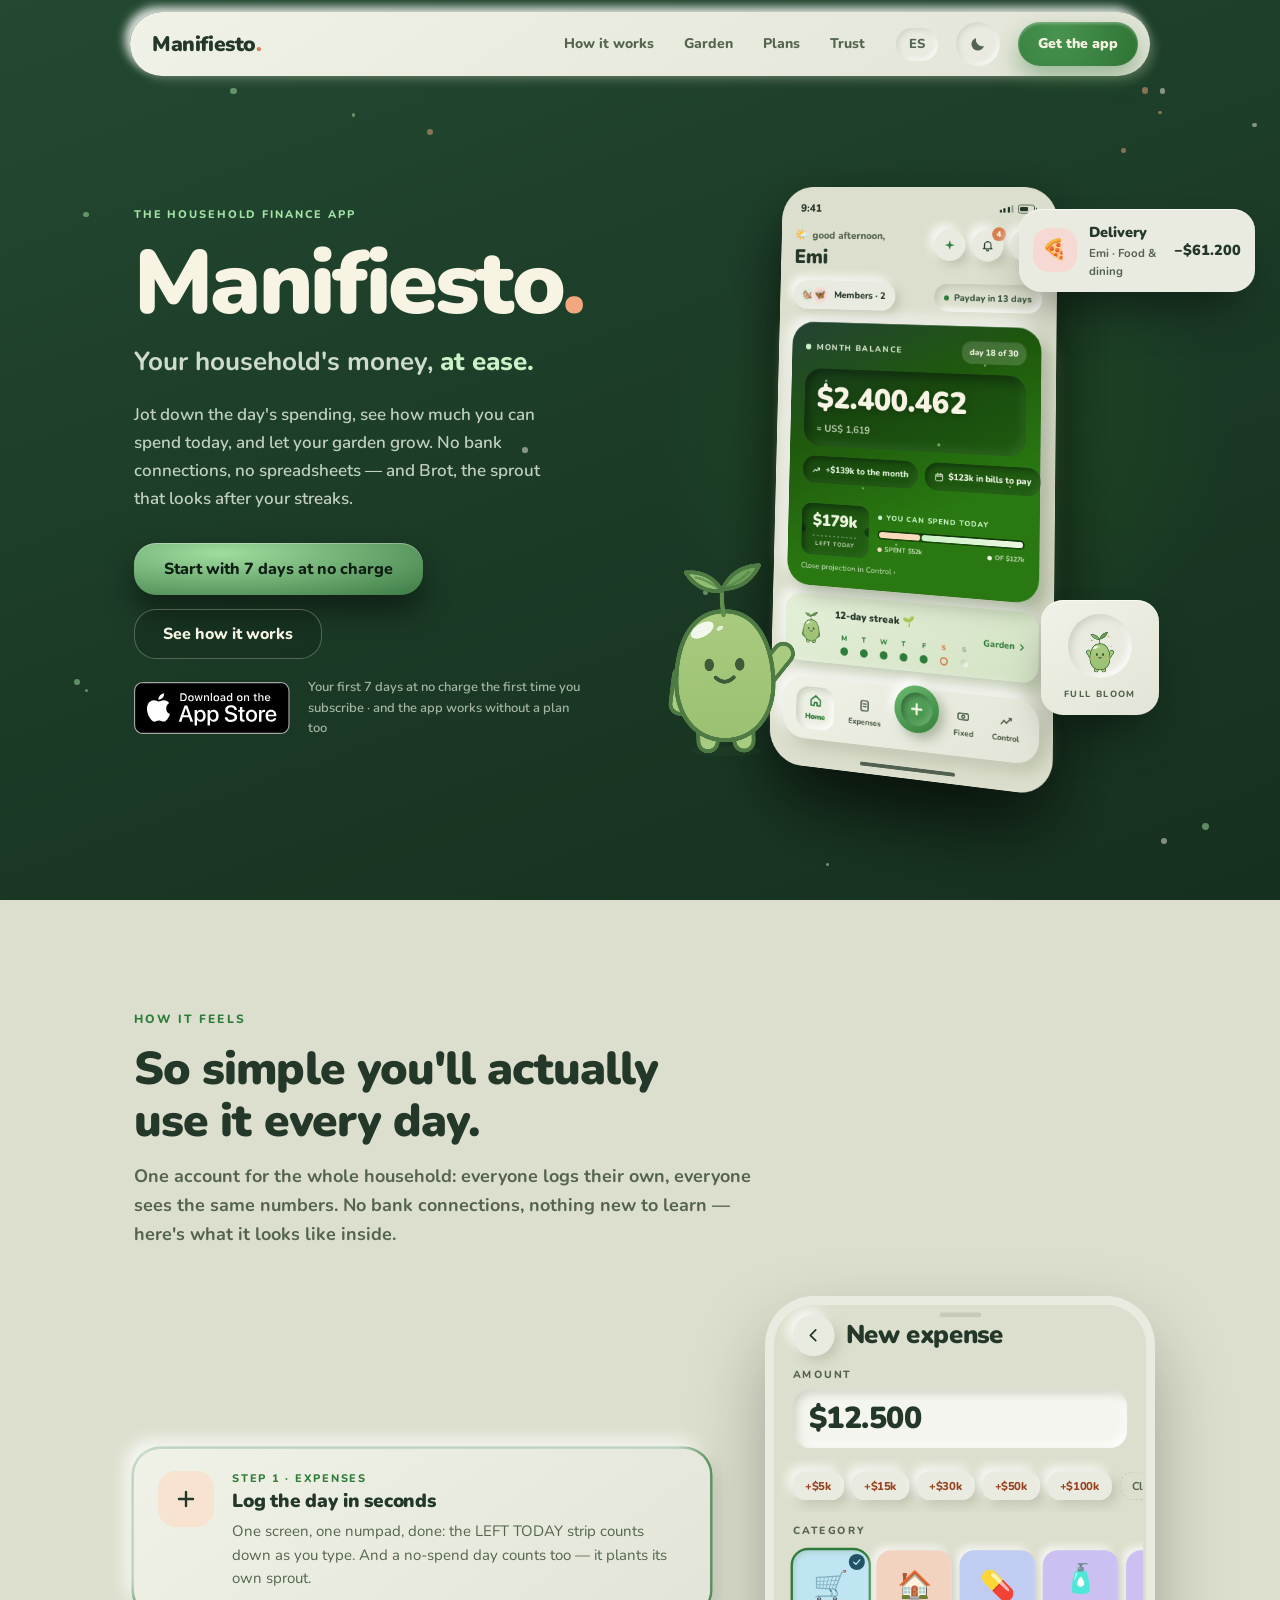
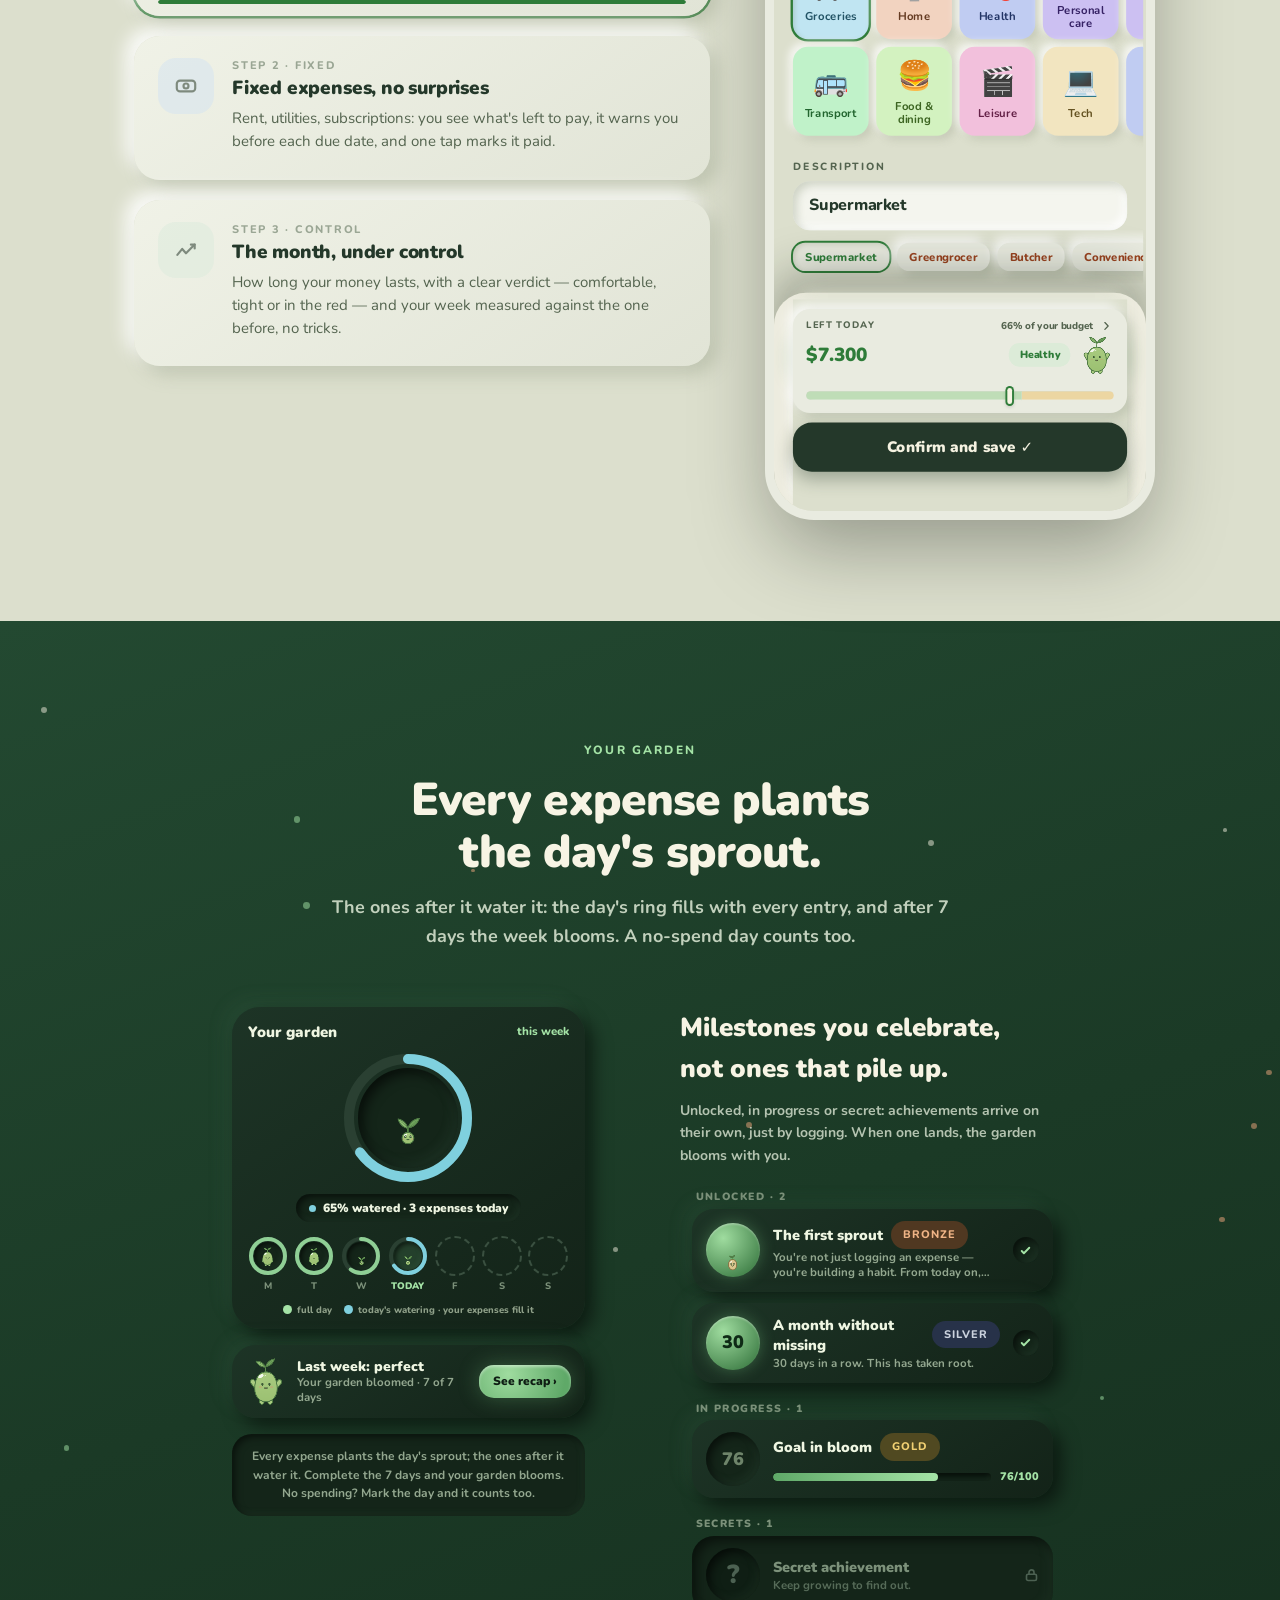
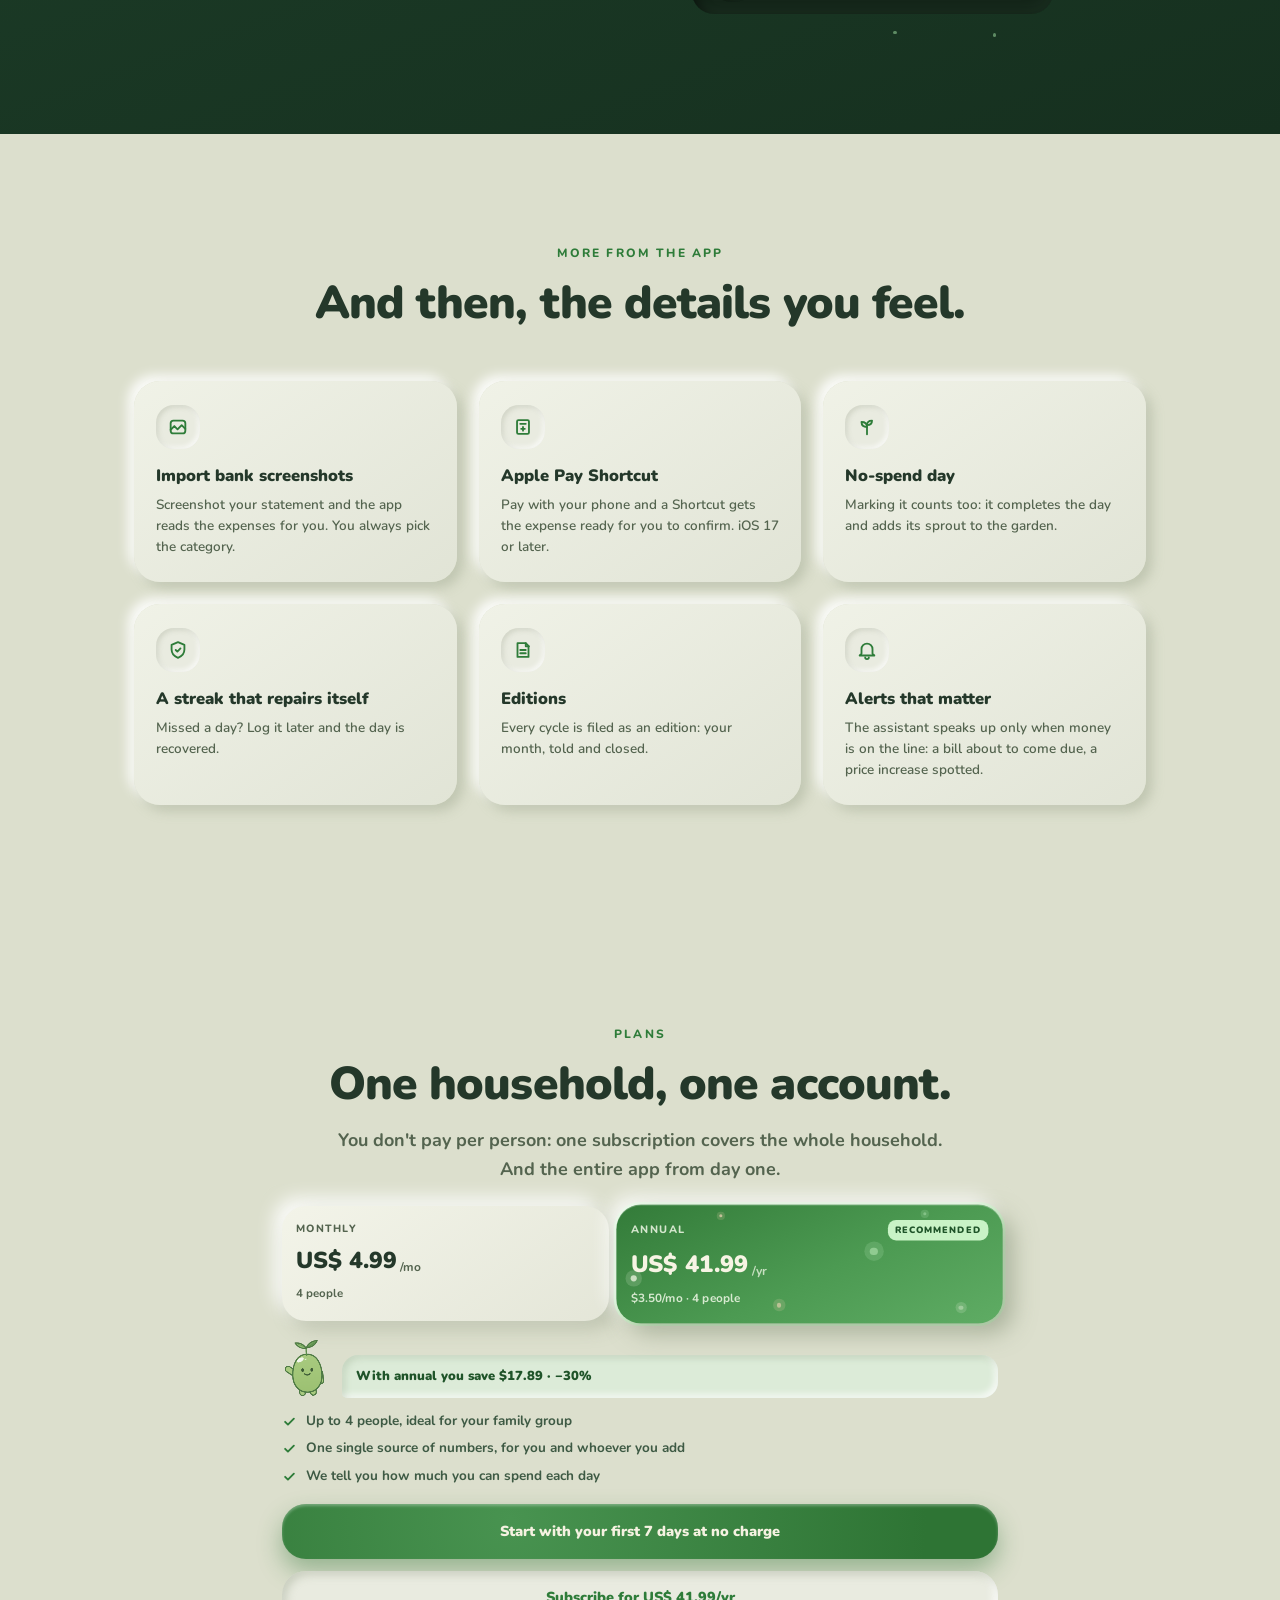
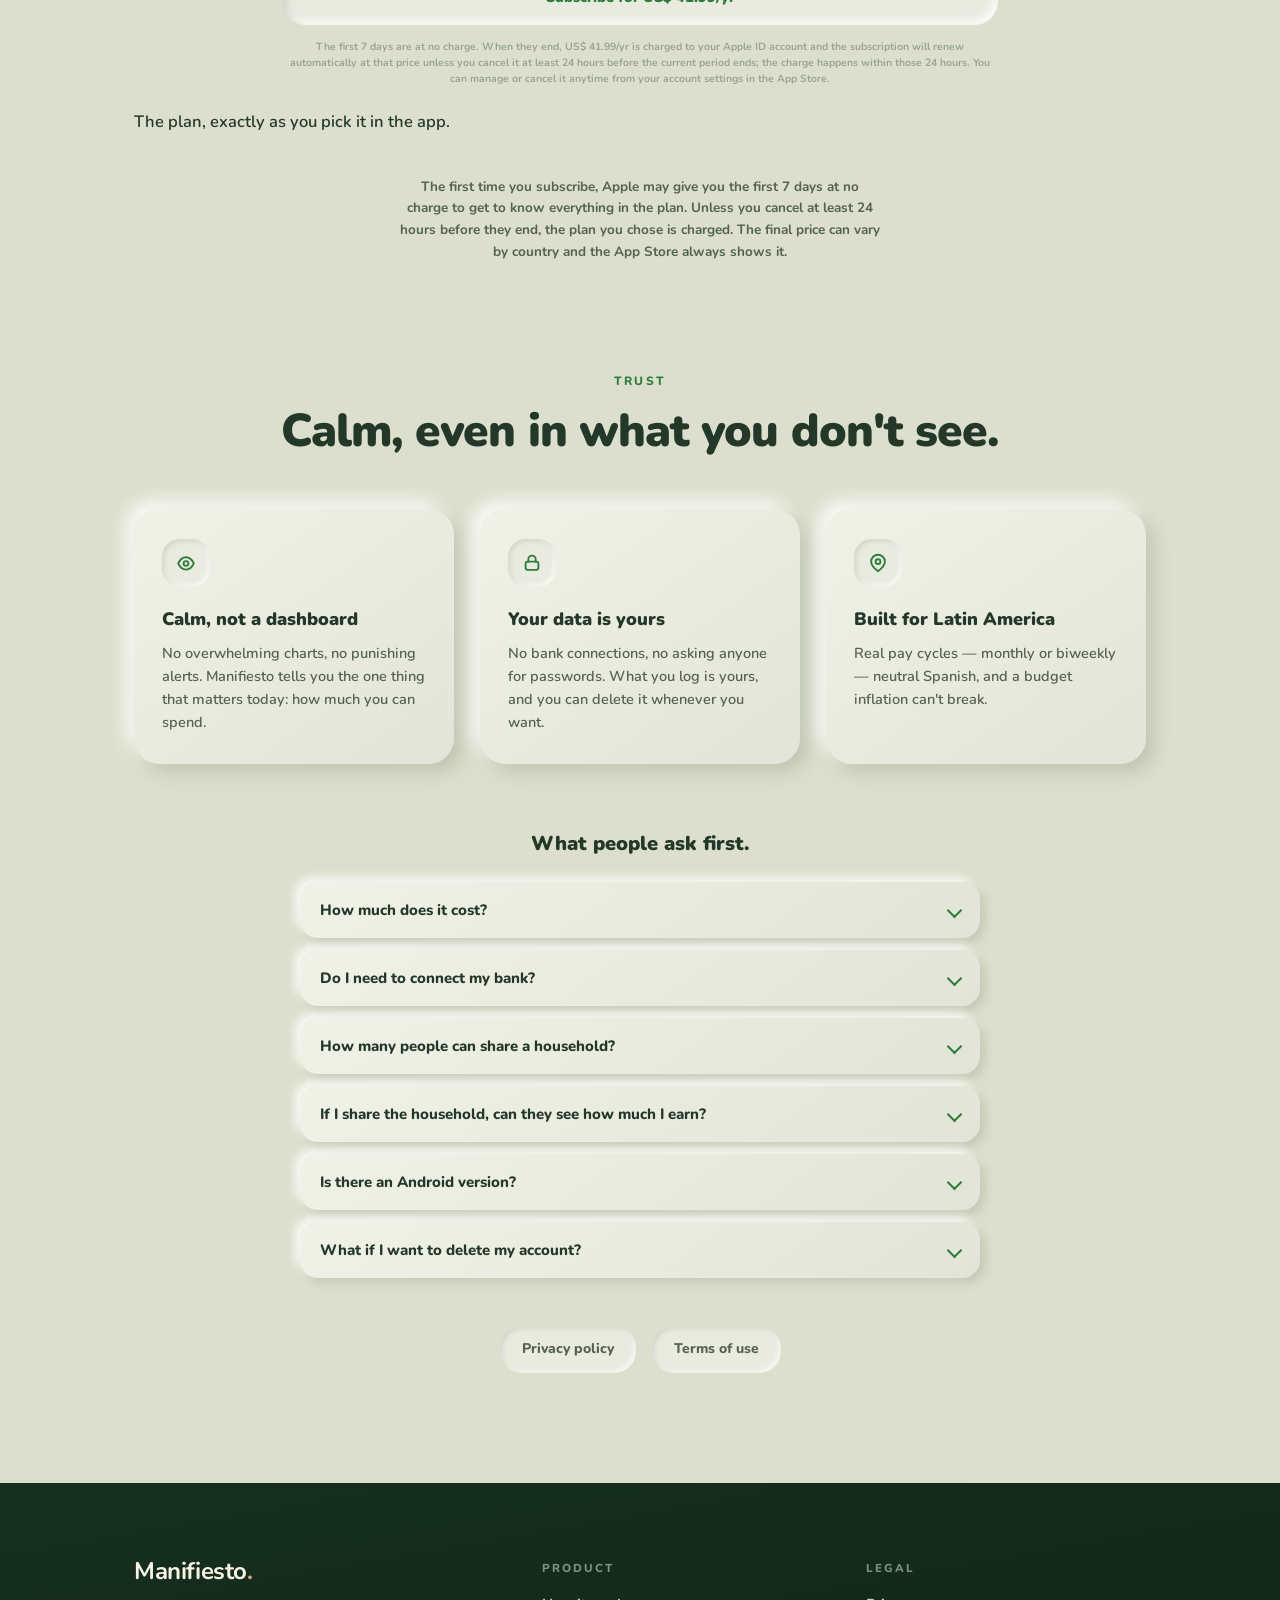
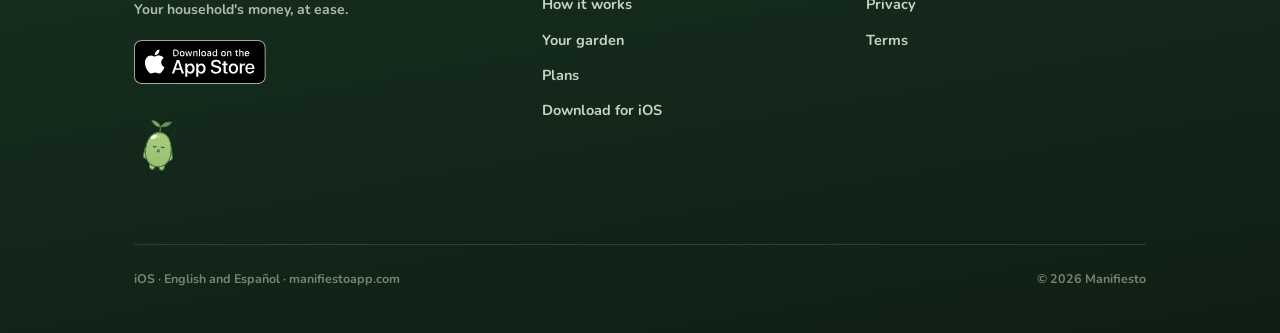
==== commit 782da5bf: "fix(landing): «¿Cuánto cuesta?» arranca por el uso sin plan, y el precio de los datos estructurados " ====
--- a/en/index.html
+++ b/en/index.html
@@ -77,7 +77,7 @@
           "@type": "Offer",
           "price": "4.99",
           "priceCurrency": "USD",
-          "description": "Monthly per-household subscription, with your first 7 days at no charge the first time you subscribe"
+          "description": "Plan Huerta, monthly, for a space of up to 4 people, with your first 7 days at no charge the first time you subscribe. The app also works without a plan, with limits."
         }
       },
       {
@@ -3126,7 +3126,7 @@
         <h3 class="faq__title">What people ask first.</h3>
         <details class="faq__item">
           <summary>How much does it cost?</summary>
-          <p>Manifiesto is one subscription per household, not per person: Plan Jardín, for one person (US$ 2.99/month or US$ 24.99/year), or Plan Huerta, for up to 4 people (US$ 4.99/month or US$ 41.99/year). The first time you subscribe, Apple may give you the first 7 days at no charge to get to know everything in the plan, and you cancel whenever you want from your Apple account. Without a plan, the app works too, with its limits.</p>
+          <p>Manifiesto works without a plan, with limits: logging expenses and income, seeing what's left today, your garden and your streak require no purchase. A plan adds everything else and covers your whole space: Plan Jardín, for one person (US$ 2.99/month or US$ 24.99/year), or Plan Huerta, for up to 4 people (US$ 4.99/month or US$ 41.99/year). The first time you subscribe, Apple may give you the first 7 days at no charge to get to know everything in the plan, and you cancel whenever you want from your Apple account.</p>
         </details>
         <details class="faq__item">
           <summary>Do I need to connect my bank?</summary>
